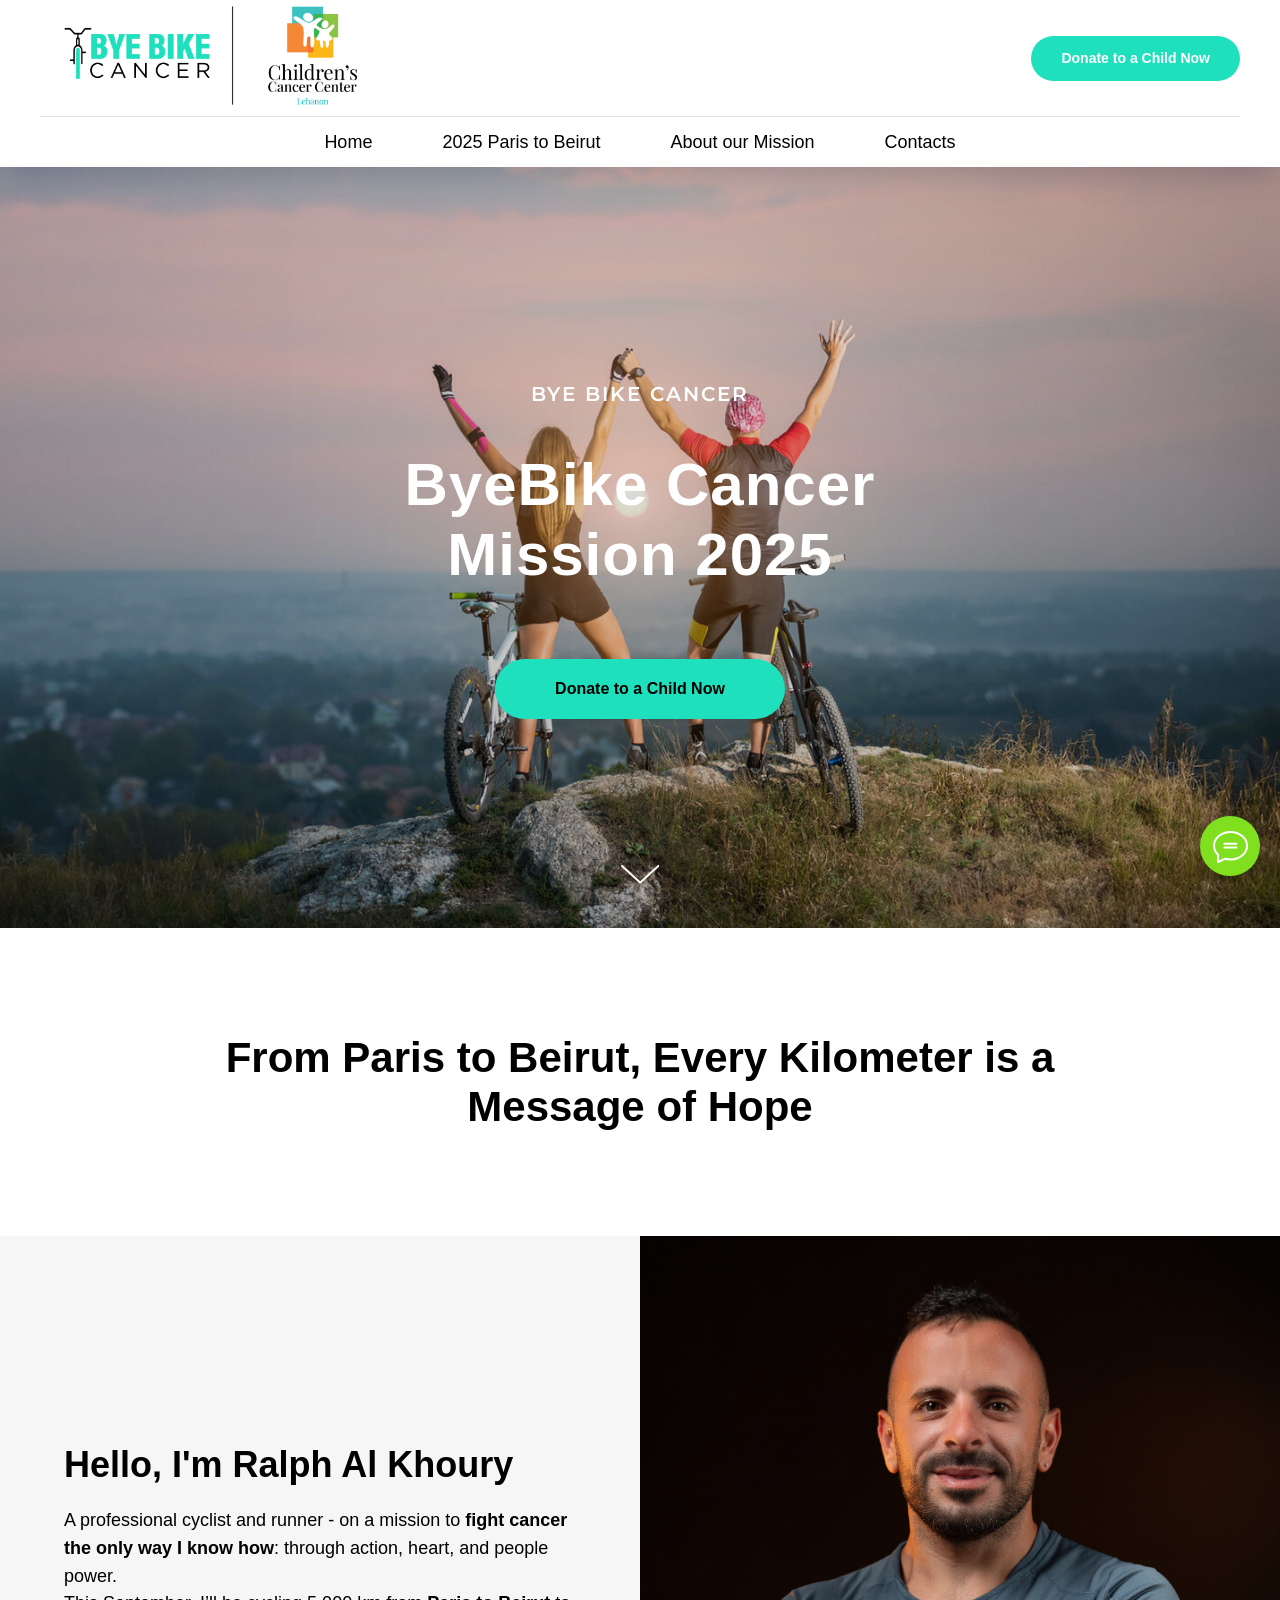
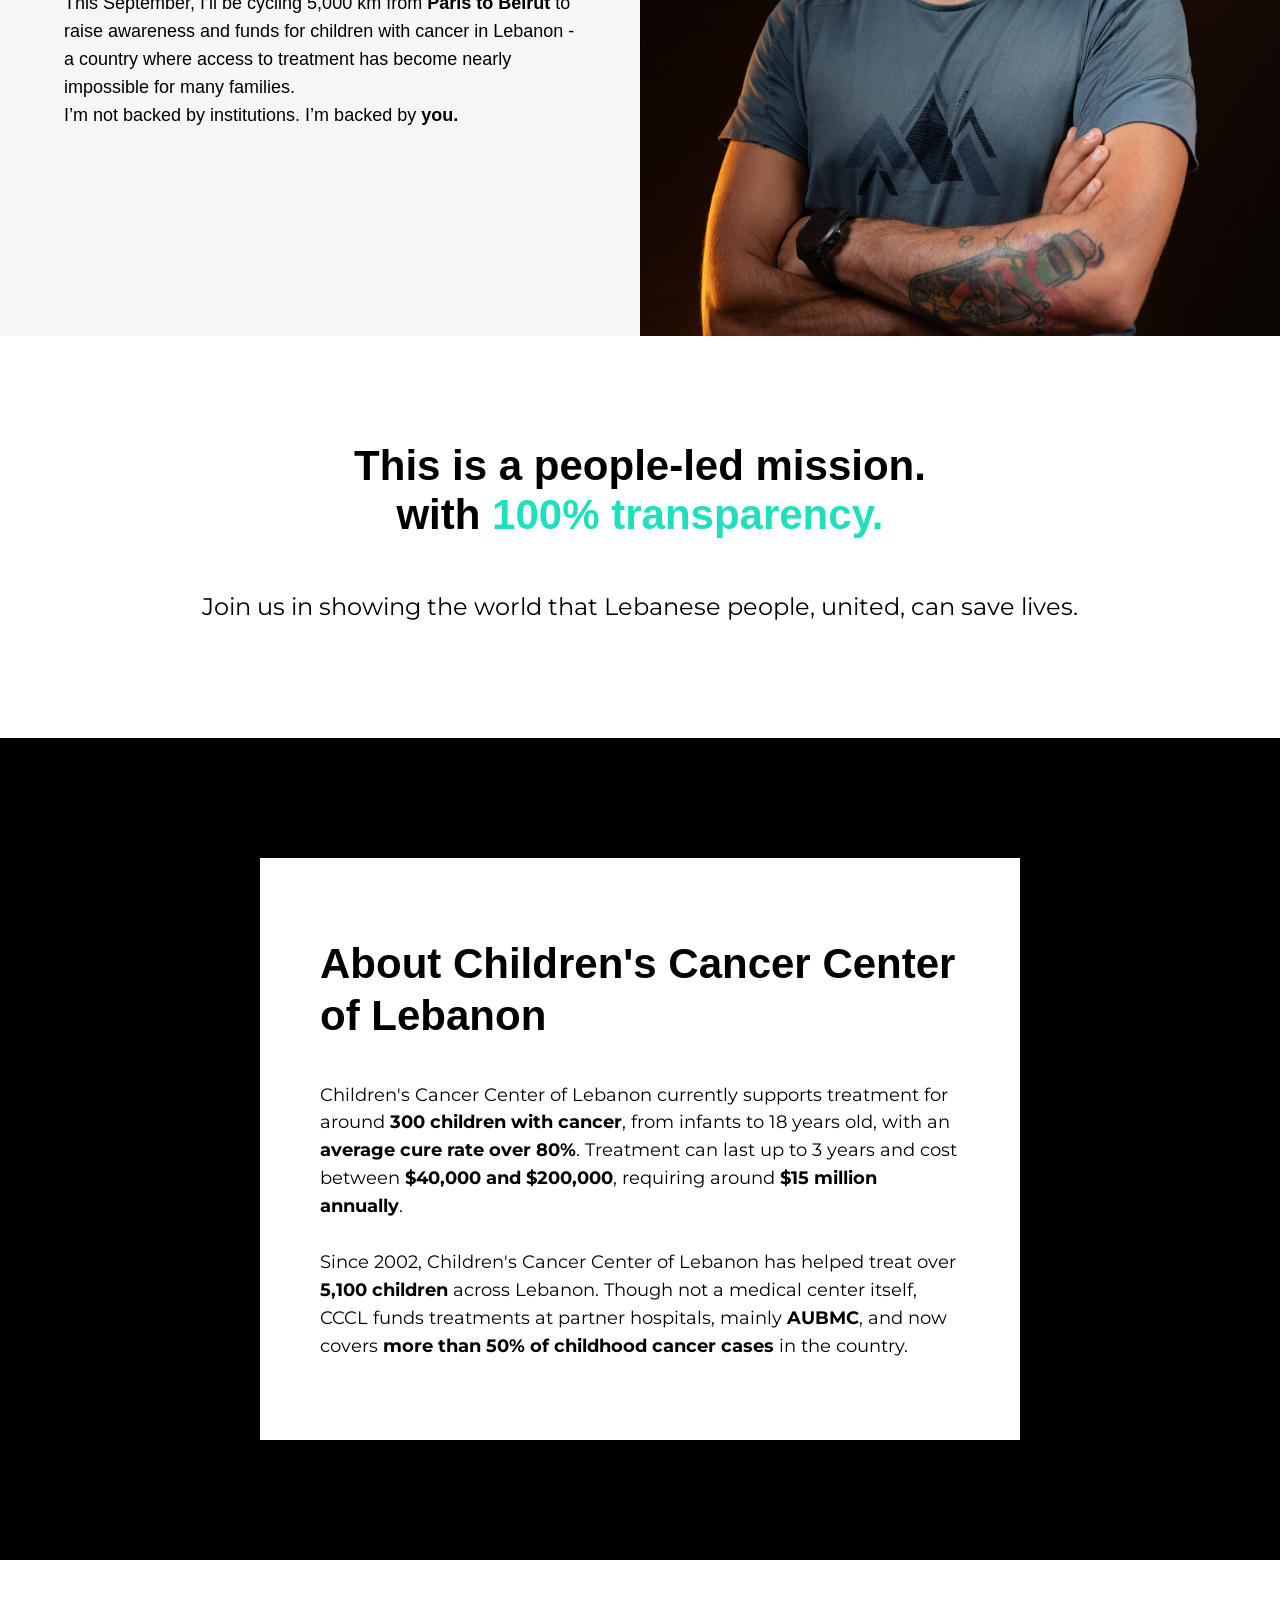
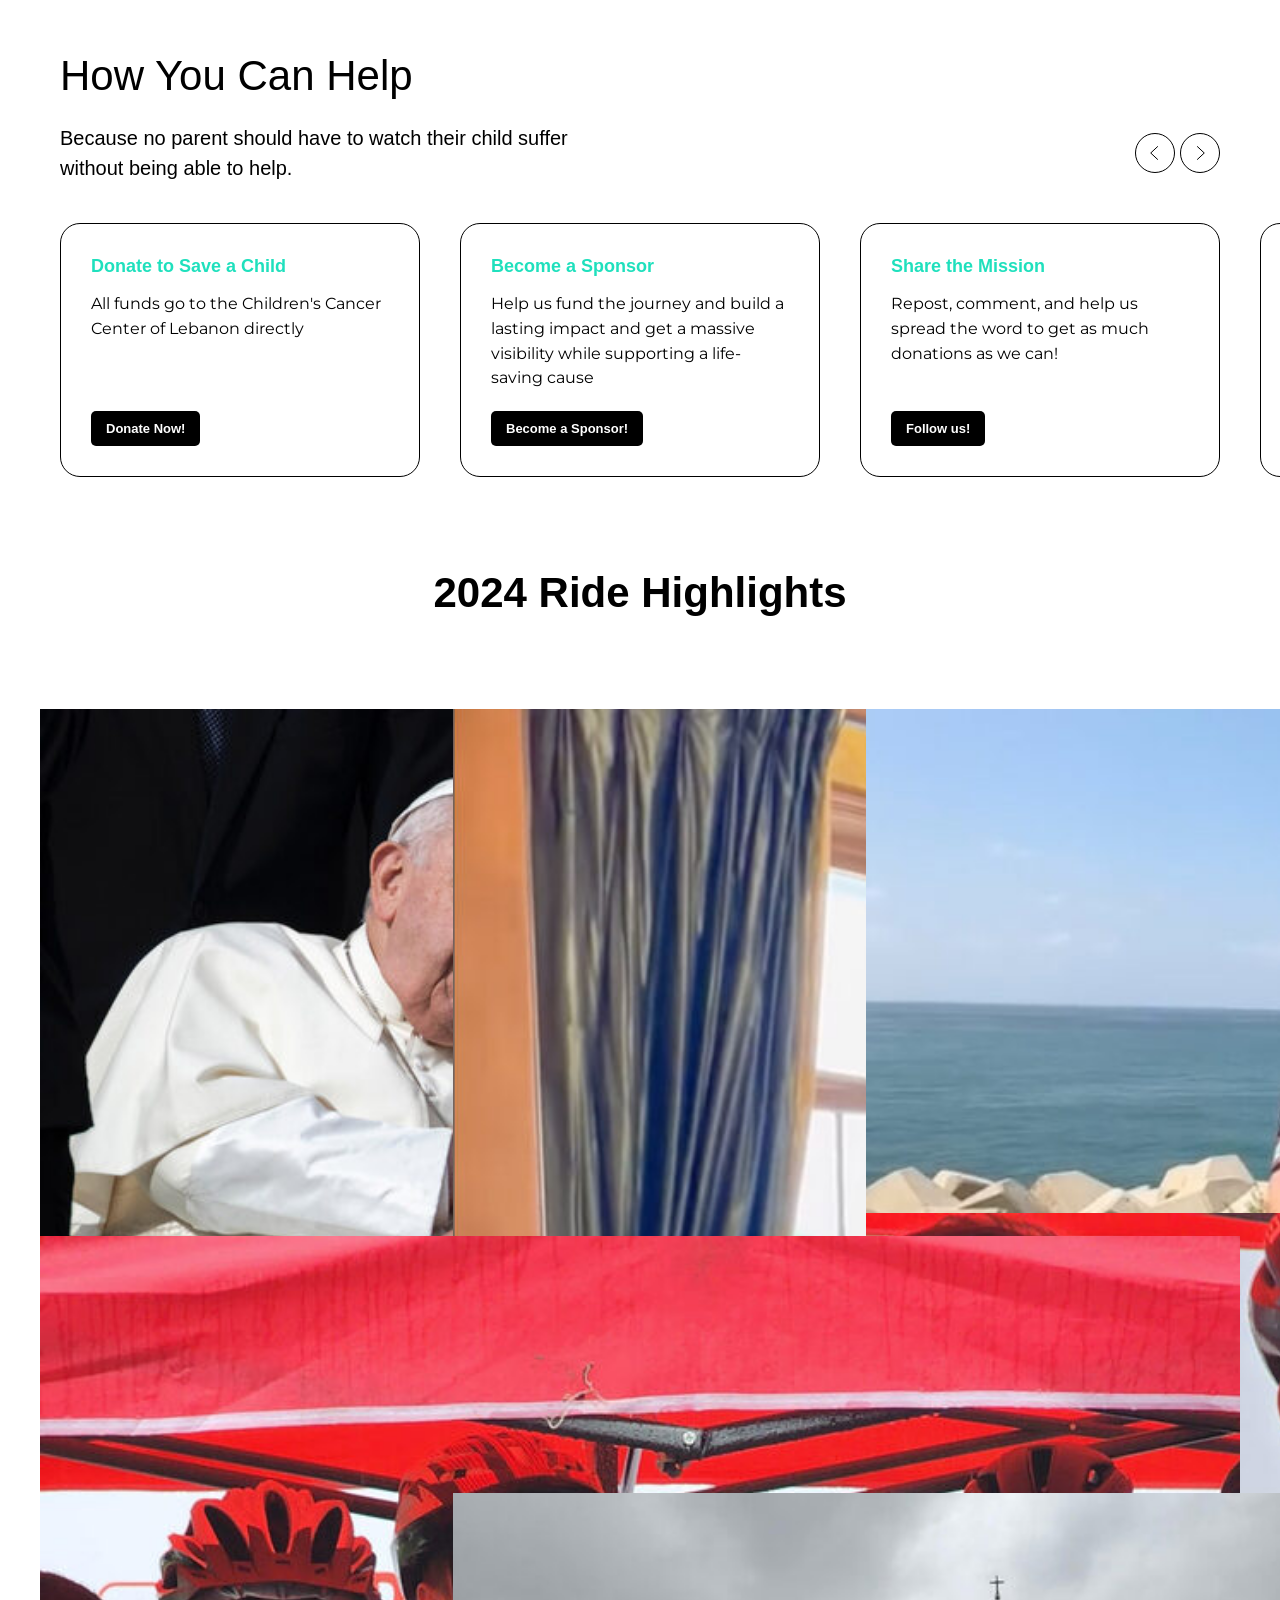
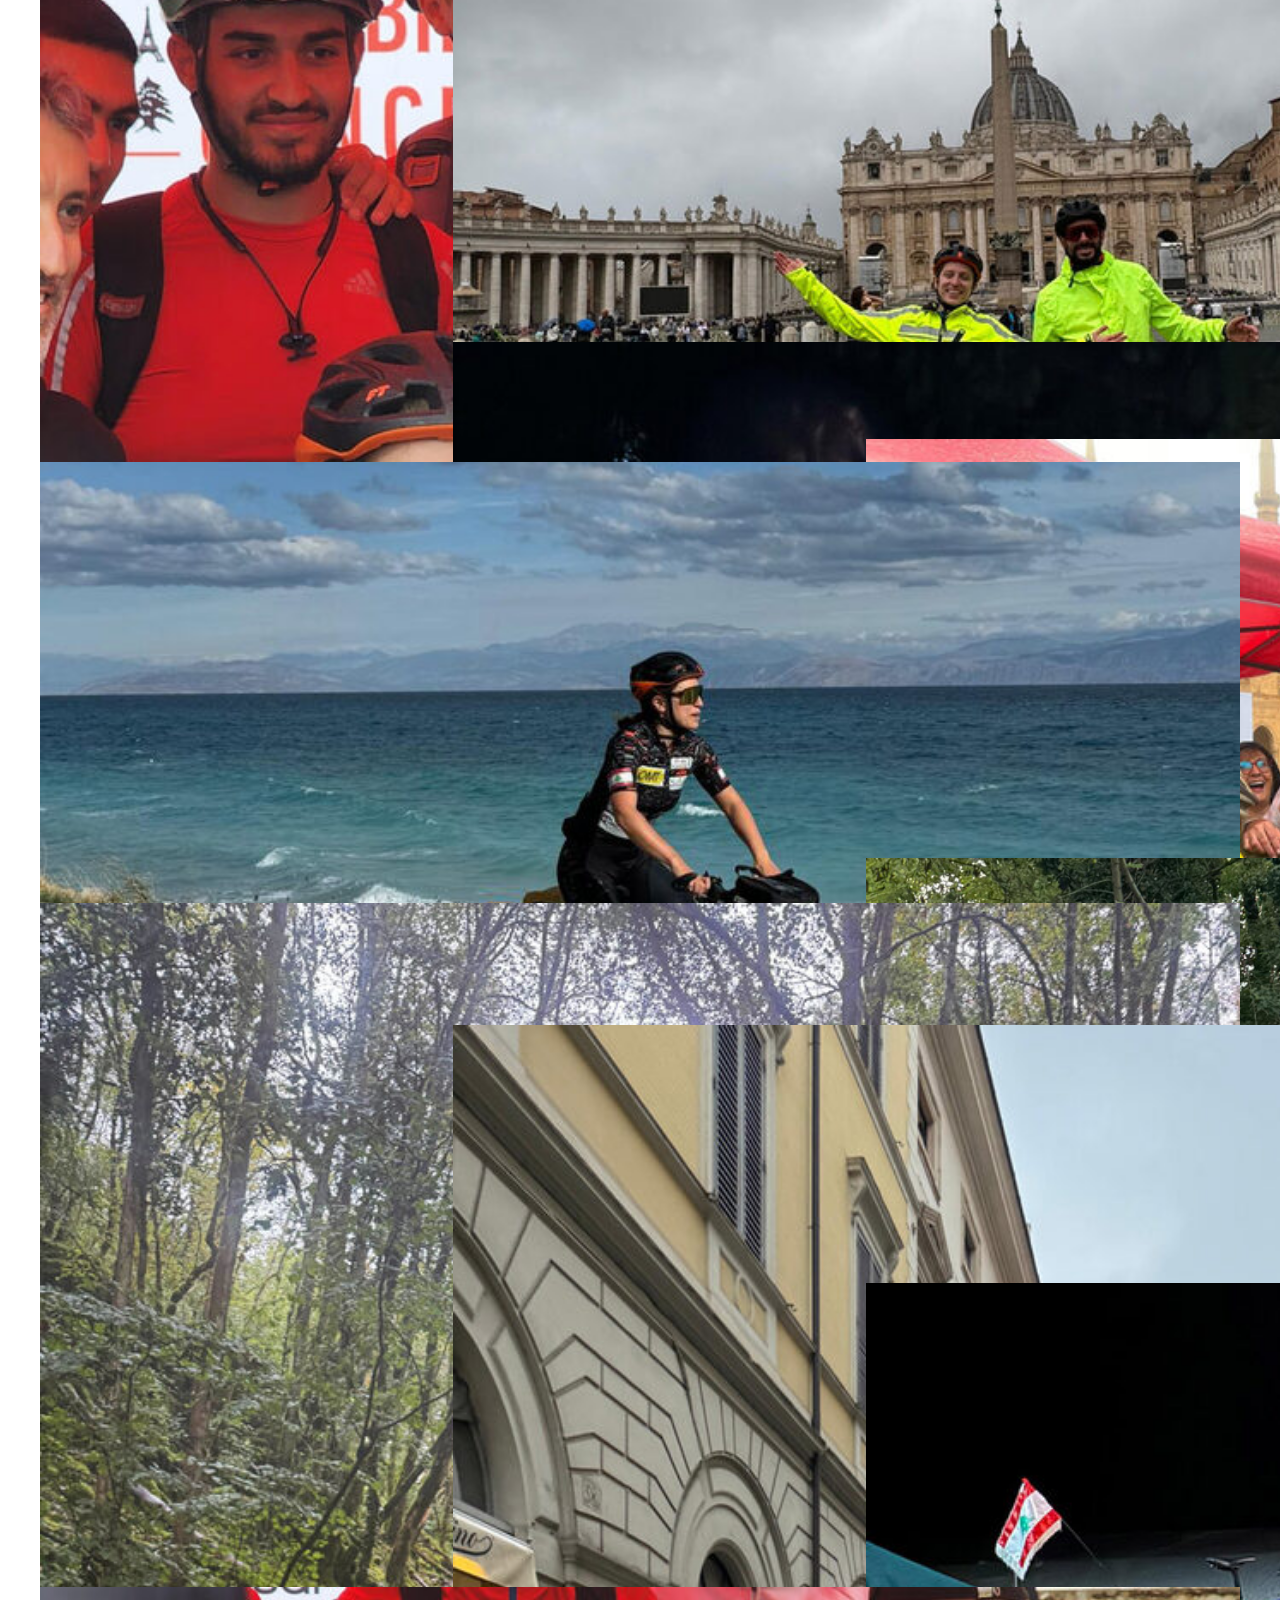
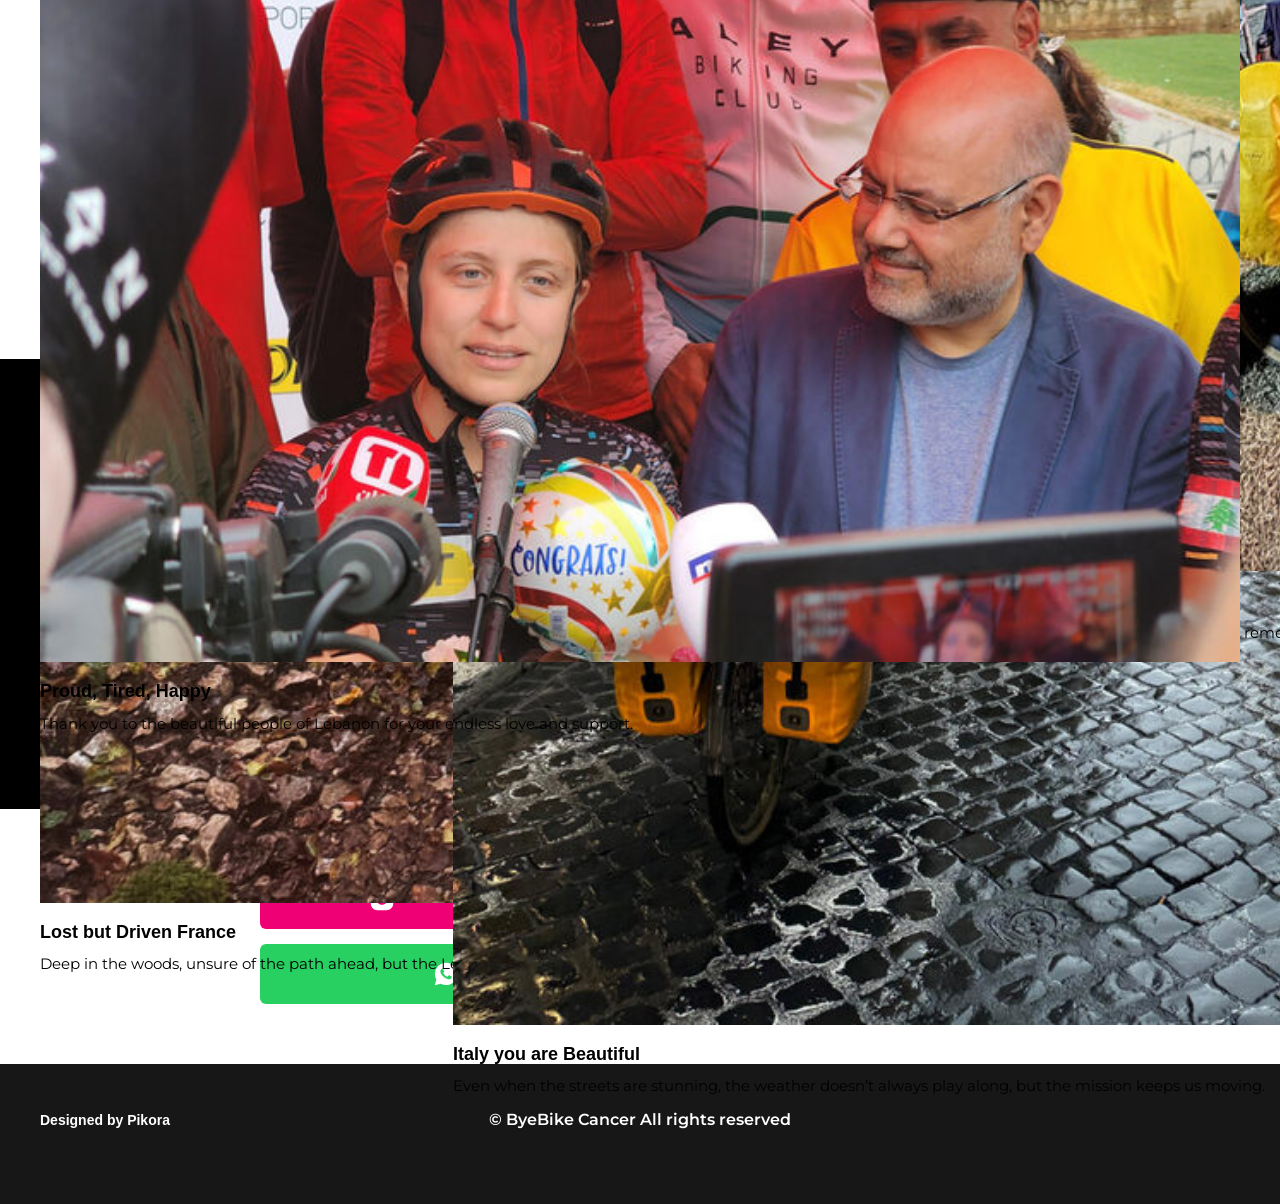
==== index.html @ 2c9d164e "Add ByeBike Cancer static site converted from Tilda export Clean-URL folder structure for GitHub Pag" ====
<!DOCTYPE html> <html lang="en"> <head> <meta charset="utf-8" /> <meta http-equiv="Content-Type" content="text/html; charset=utf-8" /> <meta name="viewport" content="width=device-width, initial-scale=1.0" /> <!--metatextblock--> <title>ByeBikeCancer | Home</title> <meta name="description" content="Welcome to Bye Bike Cancer — a mission-driven cycling journey covering 4,500 kilometers from France to Lebanon to raise funds and awareness for children with cancer. Every pedal stroke supports CCCL’s life-saving work. Follow our route, meet the heroes we ride for, and join us in making a difference." /> <meta property="og:url" content="https://byebikecancer.com/" /> <meta property="og:title" content="ByeBikeCancer | Home" /> <meta property="og:description" content="Welcome to Bye Bike Cancer — a mission-driven cycling journey covering 4,500 kilometers from France to Lebanon to raise funds and awareness for children with cancer. Every pedal stroke supports CCCL’s life-saving work. Follow our route, meet the heroes we ride for, and join us in making a difference." /> <meta property="og:type" content="website" /> <meta property="og:image" content="https://byebikecancer.com/images/tild3064-3663-4666-b839-393939346237__byebike-cancer-by-ra.jpg" /> <link rel="canonical" href="https://byebikecancer.com/"> <!--/metatextblock--> <meta name="format-detection" content="telephone=no" /> <meta http-equiv="x-dns-prefetch-control" content="on"> <link rel="dns-prefetch" href="https://ws.tildacdn.com">  <link rel="dns-prefetch" href="https://fonts.tildacdn.com"> <link rel="shortcut icon" href="images/tild3261-3633-4365-a162-386236326361__byebike-fav.jpg" type="image/x-icon" /> <!-- Assets --> <script src="https://neo.tildacdn.com/js/tilda-fallback-1.0.min.js" async charset="utf-8"></script> <link rel="stylesheet" href="css/tilda-grid-3.0.min.css" type="text/css" media="all" onerror="this.loaderr='y';"/> <link rel="stylesheet" href="css/tilda-blocks-page72447221.min.css?t=1769771667" type="text/css" media="all" onerror="this.loaderr='y';" /> <link rel="preconnect" href="https://fonts.gstatic.com"> <link href="https://fonts.googleapis.com/css2?family=Montserrat:wght@100..900&subset=latin,cyrillic" rel="stylesheet"> <link rel="stylesheet" href="css/tilda-animation-2.0.min.css" type="text/css" media="all" onerror="this.loaderr='y';" /> <link rel="stylesheet" href="css/tilda-cover-1.0.min.css" type="text/css" media="all" onerror="this.loaderr='y';" /> <link rel="stylesheet" href="css/tilda-slds-1.4.min.css" type="text/css" media="print" onload="this.media='all';" onerror="this.loaderr='y';" /> <noscript><link rel="stylesheet" href="css/tilda-slds-1.4.min.css" type="text/css" media="all" /></noscript> <link rel="stylesheet" href="css/tilda-forms-1.0.min.css" type="text/css" media="all" onerror="this.loaderr='y';" /> <link rel="stylesheet" href="css/tilda-cards-1.0.min.css" type="text/css" media="all" onerror="this.loaderr='y';" /> <script type="text/javascript">TildaFonts=["90001","90002"];</script> <script type="text/javascript" src="js/tilda-fonts.min.js" charset="utf-8" onerror="this.loaderr='y';"></script> <script nomodule src="js/tilda-polyfill-1.0.min.js" charset="utf-8"></script> <script type="text/javascript">function t_onReady(func) {if(document.readyState!='loading') {func();} else {document.addEventListener('DOMContentLoaded',func);}}
function t_onFuncLoad(funcName,okFunc,time) {if(typeof window[funcName]==='function') {okFunc();} else {setTimeout(function() {t_onFuncLoad(funcName,okFunc,time);},(time||100));}}function t_throttle(fn,threshhold,scope) {return function() {fn.apply(scope||this,arguments);};}</script> <script src="js/tilda-scripts-3.0.min.js" charset="utf-8" defer onerror="this.loaderr='y';"></script> <script src="js/tilda-blocks-page72447221.min.js?t=1769771667" charset="utf-8" async onerror="this.loaderr='y';"></script> <script src="js/lazyload-1.3.min.export.js" charset="utf-8" async onerror="this.loaderr='y';"></script> <script src="js/tilda-animation-2.0.min.js" charset="utf-8" async onerror="this.loaderr='y';"></script> <script src="js/tilda-cover-1.0.min.js" charset="utf-8" async onerror="this.loaderr='y';"></script> <script src="js/tilda-slds-1.4.min.js" charset="utf-8" async onerror="this.loaderr='y';"></script> <script src="js/hammer.min.js" charset="utf-8" async onerror="this.loaderr='y';"></script> <script src="js/tilda-slider-1.0.min.js" charset="utf-8" async onerror="this.loaderr='y';"></script> <script src="js/masonry-imagesloaded.min.js" charset="utf-8" async onerror="this.loaderr='y';"></script> <script src="js/tilda-cards-1.0.min.js" charset="utf-8" async onerror="this.loaderr='y';"></script> <script src="js/tilda-menu-1.0.min.js" charset="utf-8" async onerror="this.loaderr='y';"></script> <script src="js/tilda-skiplink-1.0.min.js" charset="utf-8" async onerror="this.loaderr='y';"></script> <script src="js/tilda-events-1.0.min.js" charset="utf-8" async onerror="this.loaderr='y';"></script> <!-- nominify begin --><!-- Google Tag Manager --> <script>(function(w,d,s,l,i){w[l]=w[l]||[];w[l].push({'gtm.start':
new Date().getTime(),event:'gtm.js'});var f=d.getElementsByTagName(s)[0],
j=d.createElement(s),dl=l!='dataLayer'?'&l='+l:'';j.async=true;j.src=
'https://www.googletagmanager.com/gtm.js?id='+i+dl;f.parentNode.insertBefore(j,f);
})(window,document,'script','dataLayer','GTM-M7MP94B8');</script> <!-- End Google Tag Manager --><!-- nominify end --><script type="text/javascript">window.dataLayer=window.dataLayer||[];</script> <script type="text/javascript">(function() {if((/bot|google|yandex|baidu|bing|msn|duckduckbot|teoma|slurp|crawler|spider|robot|crawling|facebook/i.test(navigator.userAgent))===false&&typeof(sessionStorage)!='undefined'&&sessionStorage.getItem('visited')!=='y'&&document.visibilityState){var style=document.createElement('style');style.type='text/css';style.innerHTML='@media screen and (min-width: 980px) {.t-records {opacity: 0;}.t-records_animated {-webkit-transition: opacity ease-in-out .2s;-moz-transition: opacity ease-in-out .2s;-o-transition: opacity ease-in-out .2s;transition: opacity ease-in-out .2s;}.t-records.t-records_visible {opacity: 1;}}';document.getElementsByTagName('head')[0].appendChild(style);function t_setvisRecs(){var alr=document.querySelectorAll('.t-records');Array.prototype.forEach.call(alr,function(el) {el.classList.add("t-records_animated");});setTimeout(function() {Array.prototype.forEach.call(alr,function(el) {el.classList.add("t-records_visible");});sessionStorage.setItem("visited","y");},400);}
document.addEventListener('DOMContentLoaded',t_setvisRecs);}})();</script></head> <body class="t-body" style="margin:0;"> <!--allrecords--> <div id="allrecords" data-tilda-export="yes" class="t-records" data-hook="blocks-collection-content-node" data-tilda-project-id="13927579" data-tilda-page-id="72447221" data-tilda-formskey="f36ff591d635877b6b72a7b013927579" data-tilda-cookie="no" data-tilda-lazy="yes" data-tilda-root-zone="one" data-tilda-project-headcode="yes" data-tilda-project-country="LB"> <!--header--> <header id="t-header" class="t-records" data-hook="blocks-collection-content-node" data-tilda-project-id="13927579" data-tilda-page-id="72456773" data-tilda-page-alias="menu" data-tilda-formskey="f36ff591d635877b6b72a7b013927579" data-tilda-cookie="no" data-tilda-lazy="yes" data-tilda-root-zone="one" data-tilda-project-headcode="yes" data-tilda-project-country="LB"> <div id="rec1166727266" class="r t-rec" style=" " data-animationappear="off" data-record-type="967"> <!-- T967 --> <div id="nav1166727266marker"></div> <div class="tmenu-mobile"> <div class="tmenu-mobile__container"> <div class="tmenu-mobile__text t-name t-name_md" field="menu_mob_title">&nbsp;</div> <button type="button"
class="t-menuburger t-menuburger_first "
aria-label="Navigation menu"
aria-expanded="false"> <span style="background-color:#000;"></span> <span style="background-color:#000;"></span> <span style="background-color:#000;"></span> <span style="background-color:#000;"></span> </button> <script>function t_menuburger_init(recid) {var rec=document.querySelector('#rec' + recid);if(!rec) return;var burger=rec.querySelector('.t-menuburger');if(!burger) return;var isSecondStyle=burger.classList.contains('t-menuburger_second');if(isSecondStyle&&!window.isMobile&&!('ontouchend' in document)) {burger.addEventListener('mouseenter',function() {if(burger.classList.contains('t-menuburger-opened')) return;burger.classList.remove('t-menuburger-unhovered');burger.classList.add('t-menuburger-hovered');});burger.addEventListener('mouseleave',function() {if(burger.classList.contains('t-menuburger-opened')) return;burger.classList.remove('t-menuburger-hovered');burger.classList.add('t-menuburger-unhovered');setTimeout(function() {burger.classList.remove('t-menuburger-unhovered');},300);});}
burger.addEventListener('click',function() {if(!burger.closest('.tmenu-mobile')&&!burger.closest('.t450__burger_container')&&!burger.closest('.t466__container')&&!burger.closest('.t204__burger')&&!burger.closest('.t199__js__menu-toggler')) {burger.classList.toggle('t-menuburger-opened');burger.classList.remove('t-menuburger-unhovered');}});var menu=rec.querySelector('[data-menu="yes"]');if(!menu) return;var menuLinks=menu.querySelectorAll('.t-menu__link-item');var submenuClassList=['t978__menu-link_hook','t978__tm-link','t966__tm-link','t794__tm-link','t-menusub__target-link'];Array.prototype.forEach.call(menuLinks,function(link) {link.addEventListener('click',function() {var isSubmenuHook=submenuClassList.some(function(submenuClass) {return link.classList.contains(submenuClass);});if(isSubmenuHook) return;burger.classList.remove('t-menuburger-opened');});});menu.addEventListener('clickedAnchorInTooltipMenu',function() {burger.classList.remove('t-menuburger-opened');});}
t_onReady(function() {t_onFuncLoad('t_menuburger_init',function(){t_menuburger_init('1166727266');});});</script> <style>.t-menuburger{position:relative;flex-shrink:0;width:28px;height:20px;padding:0;border:none;background-color:transparent;outline:none;-webkit-transform:rotate(0deg);transform:rotate(0deg);transition:transform .5s ease-in-out;cursor:pointer;z-index:999;}.t-menuburger span{display:block;position:absolute;width:100%;opacity:1;left:0;-webkit-transform:rotate(0deg);transform:rotate(0deg);transition:.25s ease-in-out;height:3px;background-color:#000;}.t-menuburger span:nth-child(1){top:0px;}.t-menuburger span:nth-child(2),.t-menuburger span:nth-child(3){top:8px;}.t-menuburger span:nth-child(4){top:16px;}.t-menuburger__big{width:42px;height:32px;}.t-menuburger__big span{height:5px;}.t-menuburger__big span:nth-child(2),.t-menuburger__big span:nth-child(3){top:13px;}.t-menuburger__big span:nth-child(4){top:26px;}.t-menuburger__small{width:22px;height:14px;}.t-menuburger__small span{height:2px;}.t-menuburger__small span:nth-child(2),.t-menuburger__small span:nth-child(3){top:6px;}.t-menuburger__small span:nth-child(4){top:12px;}.t-menuburger-opened span:nth-child(1){top:8px;width:0%;left:50%;}.t-menuburger-opened span:nth-child(2){-webkit-transform:rotate(45deg);transform:rotate(45deg);}.t-menuburger-opened span:nth-child(3){-webkit-transform:rotate(-45deg);transform:rotate(-45deg);}.t-menuburger-opened span:nth-child(4){top:8px;width:0%;left:50%;}.t-menuburger-opened.t-menuburger__big span:nth-child(1){top:6px;}.t-menuburger-opened.t-menuburger__big span:nth-child(4){top:18px;}.t-menuburger-opened.t-menuburger__small span:nth-child(1),.t-menuburger-opened.t-menuburger__small span:nth-child(4){top:6px;}@media (hover),(min-width:0\0){.t-menuburger_first:hover span:nth-child(1){transform:translateY(1px);}.t-menuburger_first:hover span:nth-child(4){transform:translateY(-1px);}.t-menuburger_first.t-menuburger__big:hover span:nth-child(1){transform:translateY(3px);}.t-menuburger_first.t-menuburger__big:hover span:nth-child(4){transform:translateY(-3px);}}.t-menuburger_second span:nth-child(2),.t-menuburger_second span:nth-child(3){width:80%;left:20%;right:0;}@media (hover),(min-width:0\0){.t-menuburger_second.t-menuburger-hovered span:nth-child(2),.t-menuburger_second.t-menuburger-hovered span:nth-child(3){animation:t-menuburger-anim 0.3s ease-out normal forwards;}.t-menuburger_second.t-menuburger-unhovered span:nth-child(2),.t-menuburger_second.t-menuburger-unhovered span:nth-child(3){animation:t-menuburger-anim2 0.3s ease-out normal forwards;}}.t-menuburger_second.t-menuburger-opened span:nth-child(2),.t-menuburger_second.t-menuburger-opened span:nth-child(3){left:0;right:0;width:100%!important;}.t-menuburger_third span:nth-child(4){width:70%;left:unset;right:0;}@media (hover),(min-width:0\0){.t-menuburger_third:not(.t-menuburger-opened):hover span:nth-child(4){width:100%;}}.t-menuburger_third.t-menuburger-opened span:nth-child(4){width:0!important;right:50%;}.t-menuburger_fourth{height:12px;}.t-menuburger_fourth.t-menuburger__small{height:8px;}.t-menuburger_fourth.t-menuburger__big{height:18px;}.t-menuburger_fourth span:nth-child(2),.t-menuburger_fourth span:nth-child(3){top:4px;opacity:0;}.t-menuburger_fourth span:nth-child(4){top:8px;}.t-menuburger_fourth.t-menuburger__small span:nth-child(2),.t-menuburger_fourth.t-menuburger__small span:nth-child(3){top:3px;}.t-menuburger_fourth.t-menuburger__small span:nth-child(4){top:6px;}.t-menuburger_fourth.t-menuburger__small span:nth-child(2),.t-menuburger_fourth.t-menuburger__small span:nth-child(3){top:3px;}.t-menuburger_fourth.t-menuburger__small span:nth-child(4){top:6px;}.t-menuburger_fourth.t-menuburger__big span:nth-child(2),.t-menuburger_fourth.t-menuburger__big span:nth-child(3){top:6px;}.t-menuburger_fourth.t-menuburger__big span:nth-child(4){top:12px;}@media (hover),(min-width:0\0){.t-menuburger_fourth:not(.t-menuburger-opened):hover span:nth-child(1){transform:translateY(1px);}.t-menuburger_fourth:not(.t-menuburger-opened):hover span:nth-child(4){transform:translateY(-1px);}.t-menuburger_fourth.t-menuburger__big:not(.t-menuburger-opened):hover span:nth-child(1){transform:translateY(3px);}.t-menuburger_fourth.t-menuburger__big:not(.t-menuburger-opened):hover span:nth-child(4){transform:translateY(-3px);}}.t-menuburger_fourth.t-menuburger-opened span:nth-child(1),.t-menuburger_fourth.t-menuburger-opened span:nth-child(4){top:4px;}.t-menuburger_fourth.t-menuburger-opened span:nth-child(2),.t-menuburger_fourth.t-menuburger-opened span:nth-child(3){opacity:1;}@keyframes t-menuburger-anim{0%{width:80%;left:20%;right:0;}50%{width:100%;left:0;right:0;}100%{width:80%;left:0;right:20%;}}@keyframes t-menuburger-anim2{0%{width:80%;left:0;}50%{width:100%;right:0;left:0;}100%{width:80%;left:20%;right:0;}}</style> </div> </div> <style>.tmenu-mobile{background-color:#111;display:none;width:100%;top:0;z-index:990;}.tmenu-mobile_positionfixed{position:fixed;}.tmenu-mobile__text{color:#fff;}.tmenu-mobile__container{min-height:64px;padding:20px;position:relative;box-sizing:border-box;display:-webkit-flex;display:-ms-flexbox;display:flex;-webkit-align-items:center;-ms-flex-align:center;align-items:center;-webkit-justify-content:space-between;-ms-flex-pack:justify;justify-content:space-between;}.tmenu-mobile__list{display:block;}.tmenu-mobile__burgerlogo{display:inline-block;font-size:24px;font-weight:400;white-space:nowrap;vertical-align:middle;}.tmenu-mobile__imglogo{height:auto;display:block;max-width:300px!important;box-sizing:border-box;padding:0;margin:0 auto;}@media screen and (max-width:980px){.tmenu-mobile__menucontent_hidden{display:none;height:100%;}.tmenu-mobile{display:block;}}@media screen and (max-width:980px){#rec1166727266 .t-menuburger{-webkit-order:1;-ms-flex-order:1;order:1;}}</style> <div id="nav1166727266" class="t967 t967__positionabsolute tmenu-mobile__menucontent_hidden" style="background-color: rgba(255,255,255,1); " data-bgcolor-hex="#ffffff" data-bgcolor-rgba="rgba(255,255,255,1)" data-navmarker="nav1166727266marker" data-appearoffset="" data-bgopacity-two="100" data-menushadow="" data-menushadow-css="0px 15px 30px -10px rgba(0,11,48,0.2)" data-bgopacity="1" data-bgcolor-rgba-afterscroll="rgba(255,255,255,1)" data-menu-items-align="center" data-menu="yes"> <div class="t967__maincontainer "> <div class="t967__top" style="height:13vh;"> <div class="t967__logo"> <div style="display: block;"> <a href="./"> <img class="t967__imglogo t967__imglogomobile"
src="images/tild3062-6537-4130-b038-353565386162__00-logos.png"
imgfield="img"
style="max-width: 350px; width: 350px;"
alt=""> </a> </div> </div> <nav class="t967__listwrapper t967__mobilelist"> <ul role="list" class="t967__list"> <li class="t967__list-item"
style="padding:0 35px 0 0;"> <a class="t-menu__link-item"
href="./" data-menu-submenu-hook="" data-menu-item-number="1">
Home
</a> </li> <li class="t967__list-item"
style="padding:0 35px;"> <a class="t-menu__link-item"
href="ride2025/" data-menu-submenu-hook="" data-menu-item-number="2">
2025 Paris to Beirut
</a> </li> <li class="t967__list-item"
style="padding:0 35px;"> <a class="t-menu__link-item"
href="mission/" data-menu-submenu-hook="" data-menu-item-number="3">
About our Mission
</a> </li> <li class="t967__list-item"
style="padding:0 0 0 35px;"> <a class="t-menu__link-item"
href="contact/" data-menu-submenu-hook="" data-menu-item-number="4">
Contacts
</a> </li> </ul> </nav> <div class="t967__additionalwrapper"> <a
class="t-btn t-btnflex t-btnflex_type_button t-btnflex_sm t967__button"
href="https://fundahope.com/en/campaigns/byebike-cancer"
target="_blank"><span class="t-btnflex__text">Donate to a Child Now</span> <style>#rec1166727266 .t-btnflex.t-btnflex_type_button {color:#ffffff;background-color:#1fe0bd;--border-width:0px;border-style:none !important;border-radius:100px;box-shadow:none !important;transition-duration:0.2s;transition-property:background-color,color,border-color,box-shadow,opacity,transform,gap;transition-timing-function:ease-in-out;}</style></a> </div> </div> <div class="t967__bottom" style="height:50px;"> <div class="t967__middlelinewrapper"> <div class="t967__linewrapper"> <div
class="t-divider t967__horizontalline" data-divider-fieldset="color,bordersize,opacity"
style=" "></div> </div> </div> <div class="t967__bottomwrapper" style="height:50px;"> <nav class="t967__listwrapper t967__desktoplist"> <ul role="list" class="t967__list t-menu__list t967__menualign_center" style=""> <li class="t967__list-item"
style="padding:0 35px 0 0;"> <a class="t-menu__link-item"
href="./" data-menu-submenu-hook="" data-menu-item-number="1">
Home
</a> </li> <li class="t967__list-item"
style="padding:0 35px;"> <a class="t-menu__link-item"
href="ride2025/" data-menu-submenu-hook="" data-menu-item-number="2">
2025 Paris to Beirut
</a> </li> <li class="t967__list-item"
style="padding:0 35px;"> <a class="t-menu__link-item"
href="mission/" data-menu-submenu-hook="" data-menu-item-number="3">
About our Mission
</a> </li> <li class="t967__list-item"
style="padding:0 0 0 35px;"> <a class="t-menu__link-item"
href="contact/" data-menu-submenu-hook="" data-menu-item-number="4">
Contacts
</a> </li> </ul> </nav> </div> </div> </div> </div> <style>@media screen and (max-width:980px){#rec1166727266 .t967__leftcontainer{padding:20px;}}@media screen and (max-width:980px){#rec1166727266 .t967__imglogo{padding:20px 0;}}</style> <style>@media screen and (max-width:980px){#rec1166727266 .tmenu-mobile{background-color:#ffffff;}}</style> <script>t_onReady(function() {t_onFuncLoad('t_menu__highlightActiveLinks',function() {t_menu__highlightActiveLinks('.t967 .t-menu__link-item');});});t_onFuncLoad('t_menu__setBGcolor',function() {window.addEventListener('resize',t_throttle(function() {t_menu__setBGcolor('1166727266','.t967');}));});t_onReady(function() {t_onFuncLoad('t_menu__setBGcolor',function() {t_menu__setBGcolor('1166727266','.t967');});t_onFuncLoad('t_menu__interactFromKeyboard',function() {t_menu__interactFromKeyboard('1166727266');});});</script> <script>t_onReady(function() {var rec=document.querySelector('#rec1166727266');if(!rec) return;var wrapperBlock=rec.querySelector('.t967');if(!wrapperBlock) return;t_onFuncLoad('t_menu__createMobileMenu',function() {t_menu__createMobileMenu('1166727266','.t967');});});</script> <style>#rec1166727266 .t-menu__link-item{-webkit-transition:color 0.3s ease-in-out,opacity 0.3s ease-in-out;transition:color 0.3s ease-in-out,opacity 0.3s ease-in-out;}#rec1166727266 .t-menu__link-item.t-active:not(.t978__menu-link){color:#1fe0bd !important;}#rec1166727266 .t-menu__link-item:not(.t-active):not(.tooltipstered):hover{color:#1fe0bd !important;}#rec1166727266 .t-menu__link-item:not(.t-active):not(.tooltipstered):focus-visible{color:#1fe0bd !important;}@supports (overflow:-webkit-marquee) and (justify-content:inherit){#rec1166727266 .t-menu__link-item,#rec1166727266 .t-menu__link-item.t-active{opacity:1 !important;}}</style> <style> #rec1166727266 .t967__additional-descr{font-family:'Montserrat';}</style> <style>#rec1166727266 .t967 {box-shadow:0px 15px 30px -10px rgba(0,11,48,0.2);}</style> </div> <div id="rec1183327201" class="r t-rec" style=" " data-animationappear="off" data-record-type="825"> <!-- t825 --> <div class="t825"> <div class="t825__btn"
style="bottom:20px;right:20px;left:initial;"> <button type="button" class="t825__btn_wrapper t825__btn_animate" style="background:#80e01f;"> <div class="t825__animated-circle" style="border-color:#80e01f;"></div> <svg role="presentation" class="t825__icon" width="35" height="32" viewBox="0 0 35 32" fill="none" xmlns="http://www.w3.org/2000/svg"> <path stroke="#ffffff" stroke-width="2" stroke-miterlimit="10" stroke-linecap="round" stroke-linejoin="round" fill="none" d="M11.2667 12.6981H23.3667M11.2667 16.4717H23.3667M4.8104 23.5777C2.4311 21.1909 1 18.1215 1 14.7736C1 7.16679 8.38723 1 17.5 1C26.6128 1 34 7.16679 34 14.7736C34 22.3804 26.6128 28.5472 17.5 28.5472C15.6278 28.5472 13.8286 28.2868 12.1511 27.8072L12 27.7925L5.03333 31V23.8219L4.8104 23.5777Z" /> </svg> <svg role="presentation" class="t825__icon-close" width="16px" height="16px" viewBox="0 0 23 23" version="1.1" xmlns="http://www.w3.org/2000/svg" xmlns:xlink="http://www.w3.org/1999/xlink"> <g stroke="none" stroke-width="1" fill="#000" fill-rule="evenodd"> <rect transform="translate(11.313708, 11.313708) rotate(-45.000000) translate(-11.313708, -11.313708)" x="10.3137085" y="-3.6862915" width="2" height="30"></rect> <rect transform="translate(11.313708, 11.313708) rotate(-315.000000) translate(-11.313708, -11.313708)" x="10.3137085" y="-3.6862915" width="2" height="30"></rect> </g> </svg> </button> </div> <div class="t825__popup" data-track-popup="/tilda/popup/rec1183327201/opened"> <div class="t825__popup-container" style="bottom:95px;right:20px;left:initial;"> <div class="t825__mobile-top-panel"> <div class="t825__mobile-top-panel_wrapper"> <button type="button" class="t825__mobile-close"> <svg role="presentation" class="t825__mobile-icon-close" width="16" height="16" viewBox="0 0 23 23" xmlns="http://www.w3.org/2000/svg"> <g fill="#fff" fill-rule="evenodd"> <path d="M0 1.414 1.415 0l21.213 21.213-1.414 1.414z"/> <path d="m21.213 0 1.414 1.415L1.414 22.628 0 21.214z"/> </g> </svg> </button> </div> </div> <div class="t825__wrapper" style=""> <div class="t825__text-wrapper"> <div class="t825__title t-name t-name_xl">Contact us</div> </div> <div class="t825__messenger-wrapper"> <!-- new soclinks --> <div class="t825__messenger-block t825__messenger-block_single "><a href="https://wa.me/9613461106?text=WhatsApp" class="t825__messenger t825__whatsapp t-name t-name_lg" target="_blank" rel="nofollow noopener"><svg role="presentation" width="62" height="62" xmlns="http://www.w3.org/2000/svg"><g fill="#27D061" fill-rule="nonzero"><path d="M32.367 14.888c-8.275 0-15.004 6.726-15.007 14.993a14.956 14.956 0 0 0 2.294 7.98l.356.567-1.515 5.533 5.677-1.488.548.325a14.979 14.979 0 0 0 7.634 2.09h.006c8.268 0 14.997-6.727 15-14.995a14.9 14.9 0 0 0-4.389-10.608 14.898 14.898 0 0 0-10.604-4.397zm8.417 21.34c-.369 1.052-2.138 2.013-2.989 2.142-.763.116-1.728.164-2.789-.179a25.28 25.28 0 0 1-2.524-.949c-4.444-1.95-7.345-6.502-7.566-6.802-.222-.301-1.809-2.443-1.809-4.661 0-2.218 1.144-3.307 1.55-3.759.406-.451.886-.564 1.181-.564.295 0 .591.003.849.016.272.014.637-.105.996.773.37.903 1.255 3.12 1.366 3.346.11.225.185.488.037.79-.148.3-.222.488-.443.75-.222.264-.465.588-.664.79-.222.224-.453.469-.194.92.258.45 1.147 1.926 2.463 3.12 1.692 1.535 3.119 2.011 3.562 2.237.443.226.701.188.96-.113.258-.3 1.106-1.316 1.401-1.766.295-.45.59-.376.997-.226.406.15 2.583 1.24 3.026 1.466.443.226.738.338.849.526.11.188.11 1.09-.259 2.143z" /><path d="M31 0C13.88 0 0 13.88 0 31c0 17.12 13.88 31 31 31 17.12 0 31-13.88 31-31C62 13.88 48.12 0 31 0zm1.283 47.573h-.007c-3 0-5.948-.75-8.566-2.171l-9.502 2.48 2.543-9.243a17.735 17.735 0 0 1-2.392-8.918c.003-9.836 8.044-17.838 17.924-17.838 4.795.002 9.296 1.86 12.68 5.232 3.384 3.371 5.247 7.853 5.245 12.62-.004 9.836-8.046 17.838-17.925 17.838z" /></g></svg></a><div class="t825__messenger-descr t-descr t-descr_xs">WhatsApp</div></div> <!-- /new soclinks --> </div> </div> </div> </div> </div> <style>#rec1183327201 .t825__btn-text{background:#f6f6f6;}#rec1183327201 .t825__btn-text::after{border-left-color:#f6f6f6;border-right-color:transparent;}#rec1183327201 .t825__btn-text{color:#242424;}</style> <script>t_onReady(function() {t_onFuncLoad('t825_initPopup',function() {t825_initPopup('1183327201');});});</script> </div> </header> <!--/header--> <div id="rec1166984001" class="r t-rec" style=" " data-record-type="126"> <!-- T118 --> <div class="t118"> <div class="t-container"> <div class="t-col t-col_12 "> <div class="t-divider t118__line" style="background-color:#ffffff;opacity:0.2;"></div> </div> </div> </div> </div> <div id="rec1166349296" class="r t-rec t-rec_pt_90 t-screenmin-640px" style="padding-top:90px; " data-animationappear="off" data-record-type="206" data-screen-min="640px"> <!-- cover --> <div class="t-cover" id="recorddiv1166349296"bgimgfield="img"style="height:85vh;background-image:url('images/tild6361-3733-4662-b164-613261313838__-__resize__20x__sponsers-page-banner.jpg');"> <div class="t-cover__carrier" id="coverCarry1166349296"data-content-cover-id="1166349296"data-content-cover-bg="images/tild6361-3733-4662-b164-613261313838__sponsers-page-banner.jpg"data-display-changed="true"data-content-cover-height="85vh"data-content-cover-parallax=""data-content-use-image-for-mobile-cover=""style="height:85vh;background-attachment:scroll; "itemscope itemtype="http://schema.org/ImageObject"><meta itemprop="image" content="images/tild6361-3733-4662-b164-613261313838__sponsers-page-banner.jpg"></div> <div class="t-cover__filter" style="height:85vh;background-image: linear-gradient(to bottom, rgba(0,0,0,0.10), rgba(0,0,0,0.20));"></div> <div class="t-container"> <div class="t-col t-col_12"> <div class="t-cover__wrapper t-valign_middle" style="height:85vh; position: relative;z-index: 1;"> <div class="t183"> <div data-hook-content="covercontent"> <div class="t183__wrapper"> <div class="t183__content-wrapper"> <div class="t183__uptitle t-uptitle t-uptitle_xxl t-animate" data-animate-style="fadeinup" data-animate-group="yes" field="subtitle">bye bike cancer</div> <div class="t183__title t-title t-title_xl t-animate" data-animate-style="fadeinup" data-animate-group="yes" field="title">ByeBike Cancer<br />Mission 2025</div> <div class="t183__buttons"> <a
class="t-btn t-btnflex t-btnflex_type_button t-btnflex_md t-animate"
href="https://fundahope.com/en/campaigns/byebike-cancer"
target="_blank" data-animate-style="fadeinup" data-animate-group="yes" data-animate-order="1" data-btneffects-first="btneffects-ripple"><span class="t-btnflex__text">Donate to a Child Now</span> <style>#rec1166349296 .t-btnflex.t-btnflex_type_button {color:#000000;background-color:#1fe0bd;--border-width:0px;border-style:none !important;border-radius:50px;box-shadow:none !important;white-space:normal;transition-duration:0.2s;transition-property:background-color,color,border-color,box-shadow,opacity,transform,gap;transition-timing-function:ease-in-out;}@media (hover:hover) {#rec1166349296 .t-btnflex.t-btnflex_type_button:not(.t-animate_no-hover):hover {background-color:#ffffff !important;}#rec1166349296 .t-btnflex.t-btnflex_type_button:not(.t-animate_no-hover):focus-visible {background-color:#ffffff !important;}}</style></a> </div> </div> </div> </div> </div> </div> </div> </div> <!-- arrow --> <div class="t-cover__arrow"><div class="t-cover__arrow-wrapper t-cover__arrow-wrapper_animated"><div class="t-cover__arrow_mobile"><svg role="presentation" class="t-cover__arrow-svg" style="fill:#ffffff;" x="0px" y="0px" width="38.417px" height="18.592px" viewBox="0 0 38.417 18.592" style="enable-background:new 0 0 38.417 18.592;"><g><path d="M19.208,18.592c-0.241,0-0.483-0.087-0.673-0.261L0.327,1.74c-0.408-0.372-0.438-1.004-0.066-1.413c0.372-0.409,1.004-0.439,1.413-0.066L19.208,16.24L36.743,0.261c0.411-0.372,1.042-0.342,1.413,0.066c0.372,0.408,0.343,1.041-0.065,1.413L19.881,18.332C19.691,18.505,19.449,18.592,19.208,18.592z"/></g></svg></div></div></div> <!-- arrow --> </div> <style>#rec1166349296 .t-btn[data-btneffects-first],#rec1166349296 .t-btn[data-btneffects-second],#rec1166349296 .t-btn[data-btneffects-third],#rec1166349296 .t-btn[data-btneffects-block],#rec1166349296 .t-submit[data-btneffects-first],#rec1166349296 .t-submit[data-btneffects-second],#rec1166349296 .t-submit[data-btneffects-third],#rec1166349296 .t-submit[data-btneffects-block]{position:relative;overflow:hidden;isolation:isolate;}#rec1166349296 .t-btn[data-btneffects-first="btneffects-ripple"] .t-btn_effects,#rec1166349296 .t-submit[data-btneffects-first="btneffects-ripple"] .t-btn_effects{position:absolute;top:0;bottom:0;left:0;right:0;}#rec1166349296 .t-btn[data-btneffects-first="btneffects-ripple"] .t-btn_effects::after,#rec1166349296 .t-submit[data-btneffects-first="btneffects-ripple"] .t-btn_effects::after{content:'';position:absolute;height:350%;width:200%;top:0;left:-100%;background:rgba(255,255,255,0.8);border-radius:100%;-webkit-transform:scale(0);-ms-transform:scale(0);transform:scale(0);z-index:20;-webkit-animation-name:ripple;animation-name:ripple;-webkit-animation-duration:6s;animation-duration:6s;-webkit-animation-timing-function:linear;animation-timing-function:linear;-webkit-animation-iteration-count:infinite;animation-iteration-count:infinite;}#rec1166349296 .t-btn[data-btneffects-first="btneffects-ripple"] .t-btn_effects_md::after,#rec1166349296 .t-submit[data-btneffects-first="btneffects-ripple"] .t-btn_effects_md::after{left:-130%;}#rec1166349296 .t-btn[data-btneffects-first="btneffects-ripple"] .t-btn_effects_lg::after,#rec1166349296 .t-submit[data-btneffects-first="btneffects-ripple"] .t-btn_effects_lg::after{left:-150%;}@-webkit-keyframes ripple{20%{opacity:0;-webkit-transform:scale(2.5);transform:scale(2.5);}100%{opacity:0;-webkit-transform:scale(2.5);transform:scale(2.5);}}@keyframes ripple{20%{opacity:0;-webkit-transform:scale(2.5);transform:scale(2.5);}100%{opacity:0;-webkit-transform:scale(2.5);transform:scale(2.5);}}</style> <script>t_onReady(function() {window.setTimeout(function() {var rec=document.getElementById('rec1166349296');if(!rec) return;var firstButton=rec.querySelectorAll('.t-btn[data-btneffects-first], .t-submit[data-btneffects-first]');Array.prototype.forEach.call(firstButton,function(button) {var buttonEffect=button.querySelector('.t-btn_effects');if(!buttonEffect) {button.insertAdjacentHTML('beforeend','<div class="t-btn_effects"></div>');buttonEffect=button.querySelector('.t-btn_effects');};if(button.offsetWidth>260) {buttonEffect.classList.add('t-btn_effects_md');};if(button.offsetWidth>360) {buttonEffect.classList.remove('t-btn_effects_md');buttonEffect.classList.add('t-btn_effects_lg');}});},1000);});</script> <style> #rec1166349296 .t183__uptitle{font-family:'Montserrat';text-transform:uppercase;}@media screen and (min-width:900px){#rec1166349296 .t183__title{font-size:60px;}}</style> </div> <div id="rec1180518921" class="r t-rec t-rec_pt_0 t-screenmax-640px" style="padding-top:0px; " data-animationappear="off" data-record-type="206" data-screen-max="640px"> <!-- cover --> <div class="t-cover" id="recorddiv1180518921"bgimgfield="img"style="height:85vh;background-image:url('images/tild6361-3733-4662-b164-613261313838__-__resize__20x__sponsers-page-banner.jpg');"> <div class="t-cover__carrier" id="coverCarry1180518921"data-content-cover-id="1180518921"data-content-cover-bg="images/tild6361-3733-4662-b164-613261313838__sponsers-page-banner.jpg"data-display-changed="true"data-content-cover-height="85vh"data-content-cover-parallax=""data-content-use-image-for-mobile-cover=""style="height:85vh;background-attachment:scroll; "itemscope itemtype="http://schema.org/ImageObject"><meta itemprop="image" content="images/tild6361-3733-4662-b164-613261313838__sponsers-page-banner.jpg"></div> <div class="t-cover__filter" style="height:85vh;background-image: linear-gradient(to bottom, rgba(0,0,0,0.10), rgba(0,0,0,0.20));"></div> <div class="t-container"> <div class="t-col t-col_12"> <div class="t-cover__wrapper t-valign_middle" style="height:85vh; position: relative;z-index: 1;"> <div class="t183"> <div data-hook-content="covercontent"> <div class="t183__wrapper"> <div class="t183__content-wrapper"> <div class="t183__uptitle t-uptitle t-uptitle_xxl t-animate" data-animate-style="fadeinup" data-animate-group="yes" field="subtitle">bye bike cancer</div> <div class="t183__title t-title t-title_xl t-animate" data-animate-style="fadeinup" data-animate-group="yes" field="title">Bye Bike Cancer<br />Mission 2025</div> <div class="t183__buttons"> <a
class="t-btn t-btnflex t-btnflex_type_button t-btnflex_md t-animate"
href="https://fundahope.com/en/campaigns/byebike-cancer"
target="_blank" data-animate-style="fadeinup" data-animate-group="yes" data-animate-order="1" data-btneffects-first="btneffects-ripple"><span class="t-btnflex__text">Donate to a Child Now</span> <style>#rec1180518921 .t-btnflex.t-btnflex_type_button {color:#000000;background-color:#1fe0bd;--border-width:0px;border-style:none !important;border-radius:50px;box-shadow:none !important;white-space:normal;transition-duration:0.2s;transition-property:background-color,color,border-color,box-shadow,opacity,transform,gap;transition-timing-function:ease-in-out;}@media (hover:hover) {#rec1180518921 .t-btnflex.t-btnflex_type_button:not(.t-animate_no-hover):hover {background-color:#ffffff !important;}#rec1180518921 .t-btnflex.t-btnflex_type_button:not(.t-animate_no-hover):focus-visible {background-color:#ffffff !important;}}</style></a> </div> </div> </div> </div> </div> </div> </div> </div> <!-- arrow --> <div class="t-cover__arrow"><div class="t-cover__arrow-wrapper t-cover__arrow-wrapper_animated"><div class="t-cover__arrow_mobile"><svg role="presentation" class="t-cover__arrow-svg" style="fill:#ffffff;" x="0px" y="0px" width="38.417px" height="18.592px" viewBox="0 0 38.417 18.592" style="enable-background:new 0 0 38.417 18.592;"><g><path d="M19.208,18.592c-0.241,0-0.483-0.087-0.673-0.261L0.327,1.74c-0.408-0.372-0.438-1.004-0.066-1.413c0.372-0.409,1.004-0.439,1.413-0.066L19.208,16.24L36.743,0.261c0.411-0.372,1.042-0.342,1.413,0.066c0.372,0.408,0.343,1.041-0.065,1.413L19.881,18.332C19.691,18.505,19.449,18.592,19.208,18.592z"/></g></svg></div></div></div> <!-- arrow --> </div> <style>#rec1180518921 .t-btn[data-btneffects-first],#rec1180518921 .t-btn[data-btneffects-second],#rec1180518921 .t-btn[data-btneffects-third],#rec1180518921 .t-btn[data-btneffects-block],#rec1180518921 .t-submit[data-btneffects-first],#rec1180518921 .t-submit[data-btneffects-second],#rec1180518921 .t-submit[data-btneffects-third],#rec1180518921 .t-submit[data-btneffects-block]{position:relative;overflow:hidden;isolation:isolate;}#rec1180518921 .t-btn[data-btneffects-first="btneffects-ripple"] .t-btn_effects,#rec1180518921 .t-submit[data-btneffects-first="btneffects-ripple"] .t-btn_effects{position:absolute;top:0;bottom:0;left:0;right:0;}#rec1180518921 .t-btn[data-btneffects-first="btneffects-ripple"] .t-btn_effects::after,#rec1180518921 .t-submit[data-btneffects-first="btneffects-ripple"] .t-btn_effects::after{content:'';position:absolute;height:350%;width:200%;top:0;left:-100%;background:rgba(255,255,255,0.8);border-radius:100%;-webkit-transform:scale(0);-ms-transform:scale(0);transform:scale(0);z-index:20;-webkit-animation-name:ripple;animation-name:ripple;-webkit-animation-duration:6s;animation-duration:6s;-webkit-animation-timing-function:linear;animation-timing-function:linear;-webkit-animation-iteration-count:infinite;animation-iteration-count:infinite;}#rec1180518921 .t-btn[data-btneffects-first="btneffects-ripple"] .t-btn_effects_md::after,#rec1180518921 .t-submit[data-btneffects-first="btneffects-ripple"] .t-btn_effects_md::after{left:-130%;}#rec1180518921 .t-btn[data-btneffects-first="btneffects-ripple"] .t-btn_effects_lg::after,#rec1180518921 .t-submit[data-btneffects-first="btneffects-ripple"] .t-btn_effects_lg::after{left:-150%;}@-webkit-keyframes ripple{20%{opacity:0;-webkit-transform:scale(2.5);transform:scale(2.5);}100%{opacity:0;-webkit-transform:scale(2.5);transform:scale(2.5);}}@keyframes ripple{20%{opacity:0;-webkit-transform:scale(2.5);transform:scale(2.5);}100%{opacity:0;-webkit-transform:scale(2.5);transform:scale(2.5);}}</style> <script>t_onReady(function() {window.setTimeout(function() {var rec=document.getElementById('rec1180518921');if(!rec) return;var firstButton=rec.querySelectorAll('.t-btn[data-btneffects-first], .t-submit[data-btneffects-first]');Array.prototype.forEach.call(firstButton,function(button) {var buttonEffect=button.querySelector('.t-btn_effects');if(!buttonEffect) {button.insertAdjacentHTML('beforeend','<div class="t-btn_effects"></div>');buttonEffect=button.querySelector('.t-btn_effects');};if(button.offsetWidth>260) {buttonEffect.classList.add('t-btn_effects_md');};if(button.offsetWidth>360) {buttonEffect.classList.remove('t-btn_effects_md');buttonEffect.classList.add('t-btn_effects_lg');}});},1000);});</script> <style> #rec1180518921 .t183__uptitle{font-family:'Montserrat';text-transform:uppercase;}@media screen and (min-width:900px){#rec1180518921 .t183__title{font-size:60px;}}</style> </div> <div id="rec1166414011" class="r t-rec t-rec_pt_105 t-rec_pb_105" style="padding-top:105px;padding-bottom:105px; " data-record-type="60"> <!-- T050 --> <div class="t050"> <div class="t-container t-align_center"> <div class="t-col t-col_10 t-prefix_1"> <div class="t050__title t-title t-title_xxl t-animate" data-animate-style="fadeinright" data-animate-group="yes" field="title">From Paris to Beirut, Every Kilometer is a Message of Hope</div> </div> </div> </div> <style> #rec1166414011 .t050__uptitle{text-transform:uppercase;}@media screen and (min-width:900px){#rec1166414011 .t050__title{font-size:42px;}}</style> </div> <div id="rec1541502281" class="r t-rec" style=" " data-animationappear="off" data-record-type="492"> <!-- T492 --> <div class="t492" itemscope itemtype="http://schema.org/ImageObject"> <meta itemprop="image" content="images/tild3863-3764-4435-b866-666433623238__ralph-al-khoury.jpg"> <div class="t492__blockimgmobile t492__blockimgmobile_padding-0" style="display:none;background-color:#f6f6f6;"> <img src="images/tild3863-3764-4435-b866-666433623238__-__empty__ralph-al-khoury.jpg" data-original="images/tild3863-3764-4435-b866-666433623238__ralph-al-khoury.jpg"
class="t492__imgmobile t-img"
alt=""> </div> <table class="t492__blocktable" style="background-color:#f6f6f6;" data-height-correct-vh="yes"> <tr> <td class="t492__blocktext"> <div class="t492__textwrapper"> <div class="t-title t-title_xxs t-animate" data-animate-style="fadeinup" data-animate-group="yes" data-animate-order="1" field="title">Hello, I'm <strong>Ralph Al Khoury</strong></div> <div class="t-descr t-descr_md t-animate" data-animate-style="fadeinup" data-animate-group="yes" data-animate-order="2" data-animate-delay="0.3" field="descr">A professional cyclist and runner - on a mission to <strong>fight cancer the only way I know how</strong>: through action, heart, and people power.<br />This September, I’ll be cycling 5,000 km from<strong> Paris to Beirut</strong> to raise awareness and funds for children with cancer in Lebanon - a country where access to treatment has become nearly impossible for many families.<br />I’m not backed by institutions. I’m backed by<strong> you.</strong></div> </div> </td> <td class="t492__blockimg t-bgimg" data-original="images/tild3863-3764-4435-b866-666433623238__ralph-al-khoury.jpg"
bgimgfield="img"
style="background-image:url('images/tild3863-3764-4435-b866-666433623238__-__resizeb__20x__ralph-al-khoury.jpg');" data-lazy-rule="comm:resize,round:100"></td> </tr> </table> </div> <style>#rec1541502281 .t-title,#rec1541502281 .t-descr{color:;}</style> </div> <div id="rec1166439321" class="r t-rec t-rec_pt_105 t-rec_pb_105" style="padding-top:105px;padding-bottom:105px; " data-record-type="60"> <!-- T050 --> <div class="t050"> <div class="t-container t-align_center"> <div class="t-col t-col_12 "> <div class="t050__title t-title t-title_xxl t-animate" data-animate-style="fadeinright" data-animate-group="yes" field="title"><strong>This is a people-led mission. </strong><br /><strong>with </strong><strong style="color: rgb(31, 224, 189);">100% transparency.</strong></div> <div class="t050__descr t-descr t-descr_xxl" field="descr">Join us in showing the world that Lebanese people, united, can save lives.</div> </div> </div> </div> <style> #rec1166439321 .t050__uptitle{text-transform:uppercase;}@media screen and (min-width:900px){#rec1166439321 .t050__title{font-size:42px;}}#rec1166439321 .t050__descr{font-family:'Montserrat';}</style> </div> <div id="rec1166684351" class="r t-rec" style=" " data-animationappear="off" data-record-type="232"> <!-- cover --> <div class="t-cover" id="recorddiv1166684351"bgimgfield="img"style="height:90vh;background-image:url('images/tild6137-3736-4261-a262-393965323963__-__resize__20x__byebike-cancer.jpg');"> <div class="t-cover__carrier" id="coverCarry1166684351"data-content-cover-id="1166684351"data-content-cover-bg="images/tild6137-3736-4261-a262-393965323963__byebike-cancer.jpg"data-display-changed="true"data-content-cover-height="90vh"data-content-cover-parallax="fixed"data-content-use-image-for-mobile-cover=""style="height:90vh; "itemscope itemtype="http://schema.org/ImageObject"><meta itemprop="image" content="images/tild6137-3736-4261-a262-393965323963__byebike-cancer.jpg"></div> <div class="t-cover__filter" style="height:90vh;background-image: linear-gradient(to bottom, rgba(0,0,0,0.60), rgba(0,0,0,0.70));"></div> <div class="t203"> <div class="t-container"> <div class="t-col t-col_8 t-prefix_2"> <div class="t-cover__wrapper t-valign_middle" style="height:90vh;"> <div data-hook-content="covercontent"> <div class="t203__wrapper"> <div class="t203__textwrapper"> <div class="t203__title t-title t-title_xs" field="title">About Children's Cancer Center of Lebanon</div> <div class="t203__text t-text t-text_md" field="text">Children's Cancer Center of Lebanon currently supports treatment for around <strong>300 children with cancer</strong>, from infants to 18 years old, with an <strong>average cure rate over 80%</strong>. Treatment can last up to 3 years and cost between <strong>$40,000 and $200,000</strong>, requiring around <strong>$15 million annually</strong>.<br /><br />Since 2002, Children's Cancer Center of Lebanon has helped treat over <strong>5,100 children</strong> across Lebanon. Though not a medical center itself, CCCL funds treatments at partner hospitals, mainly <strong>AUBMC</strong>, and now covers <strong>more than 50% of childhood cancer cases</strong> in the country.</div> </div> </div> </div> </div> </div> </div> </div> </div> <style> @media screen and (min-width:900px){#rec1166684351 .t203__title{font-size:42px;}}</style> </div> <div id="rec1166463191" class="r t-rec t-rec_pt_90 t-rec_pb_90" style="padding-top:90px;padding-bottom:90px; " data-animationappear="off" data-record-type="1196"> <!-- T1196 --> <div class="t1196"> <div class="t1196__container_flex t-container t-container_flex "> <div class="t-col t-col_10 t1196__col"> <div class="t-section__container t-container t-container_flex"> <div class="t-col t-col_12 "> <div
class="t-section__title t-title t-title_xs t-align_left t-animate" data-animate-style="fadeinup" data-animate-group="yes"
field="btitle">
How You Can Help
</div> <div
class="t-section__descr t-descr t-descr_xl t-align_left t-animate" data-animate-style="fadeinup" data-animate-group="yes"
field="bdescr">
Because no parent should have to watch their child suffer without being able to help.
</div> </div> </div> <style>.t-section__descr {max-width:560px;}#rec1166463191 .t-section__title {margin-bottom:20px;}#rec1166463191 .t-section__descr {margin-bottom:40px;}@media screen and (max-width:960px) {#rec1166463191 .t-section__title {margin-bottom:20px;}#rec1166463191 .t-section__descr {margin-bottom:30px;}}</style> </div> <div class="t-col t-col_2"> <div class="t-align_right"> <div class="t1196__controls"> <button
class="t-btn t1196__control t1196__control_left t1196__control_md"
style="border-radius:50px;background-color:transparent;border:1px solid #000000;"
type="button"
aria-controls="carousel_1166463191"
aria-label="Previous slide"> <svg viewBox="0 0 40 40" fill="none" xmlns="http://www.w3.org/2000/svg" preserveAspectRatio="xMidYMid meet" role="presentation"> <path
d="M23 13L15.5 20L23 27"
stroke="#000000"
stroke-width="1px"
vector-effect="non-scaling-stroke"
/> </svg> </button> <button
class="t-btn t1196__control t1196__control_right t1196__control_md"
style="border-radius:50px;background-color:transparent;border:1px solid #000000;"
type="button"
aria-controls="carousel_1166463191"
aria-label="Next slide"> <svg viewBox="0 0 40 40" fill="none" xmlns="http://www.w3.org/2000/svg" preserveAspectRatio="xMidYMid meet" role="presentation"> <path
d="M23 13L15.5 20L23 27"
stroke="#000000"
stroke-width="1px"
vector-effect="non-scaling-stroke"
/> </svg> </button> </div> </div> </div> <div class="t1196__scroll-icon-wrapper" style="mix-blend-mode: multiply;"> <svg role="presentation" xmlns="http://www.w3.org/2000/svg" viewBox="0 0 320 300" height="42" width="42"> <rect class="tooltip-horizontal-scroll-icon_card" x="480" width="200" height="200" rx="5" fill="rgba(190,190,190,0.3)"></rect> <rect class="tooltip-horizontal-scroll-icon_card" y="0" width="200" height="200" rx="5" fill="rgba(190,190,190,0.3)"></rect> <rect class="tooltip-horizontal-scroll-icon_card" x="240" width="200" height="200" rx="5" fill="rgba(190,190,190,0.3)"></rect> <path class="tooltip-horizontal-scroll-icon_hand" d="M78.9579 285.7C78.9579 285.7 37.8579 212.5 20.5579 180.8C-2.44209 138.6 -6.2422 120.8 9.6579 112C19.5579 106.5 33.2579 108.8 41.6579 123.4L61.2579 154.6V32.3C61.2579 32.3 60.0579 0 83.0579 0C107.558 0 105.458 32.3 105.458 32.3V91.7C105.458 91.7 118.358 82.4 133.458 86.6C141.158 88.7 150.158 92.4 154.958 104.6C154.958 104.6 185.658 89.7 200.958 121.4C200.958 121.4 236.358 114.4 236.358 151.1C236.358 187.8 192.158 285.7 192.158 285.7H78.9579Z" fill="rgba(190,190,190,1)"></path> <style>.tooltip-horizontal-scroll-icon_hand{animation:tooltip-horizontal-scroll-icon_anim-scroll-hand 2s infinite}.tooltip-horizontal-scroll-icon_card{animation:tooltip-horizontal-scroll-icon_anim-scroll-card 2s infinite}@keyframes tooltip-horizontal-scroll-icon_anim-scroll-hand{0%{transform:translateX(80px) scale(1);opacity:0}10%{transform:translateX(80px) scale(1);opacity:1}20%,60%{transform:translateX(175px) scale(.6);opacity:1}80%{transform:translateX(5px) scale(.6);opacity:1}to{transform:translateX(5px) scale(.6);opacity:0}}@keyframes tooltip-horizontal-scroll-icon_anim-scroll-card{0%,60%{transform:translateX(0)}80%,to{transform:translateX(-240px)}}</style> </svg> </div> </div> <div class="t1196__items"> <div
class="t1196__slider t1196__slider_width_12"
id="carousel_1166463191"
aria-live="polite"> <div class="t1196__item t1196__item_top t-animate t1196__item_has_bg"
role="group"
aria-roledescription="slide"
aria-label="1 of 4"
aria-current="true" data-animate-style="fadeinup" data-animate-chain="yes"> <div class="t1196__content"> <div class="t1196__content-inner"> <style> #rec1166463191 .t-card__title{color:#1fe0bd;}#rec1166463191 .t-card__descr{font-size:16px;font-family:'Montserrat';}</style> <div class="t-card__title t-name t-name_md" field="li_title__5411642303410" data-redactor-nohref="yes"> <strong>Donate to Save a Child</strong> </div> <div class="t-card__descr t-descr t-descr_xs" field="li_descr__5411642303410" data-redactor-nohref="yes">
All funds go to the Children's Cancer Center of Lebanon directly
</div> <div class="t-card__btn-wrapper"> <a
class="t-btn t-btnflex t-btnflex_type_button t-btnflex_xs t-card__btn"
href="https://fundahope.com/en/campaigns/byebike-cancer" data-lid="5411642303410"><span class="t-btnflex__text">Donate Now!</span> <style>#rec1166463191 .t-btnflex.t-btnflex_type_button {color:#ffffff;background-color:#000000;--border-width:0px;border-style:none !important;border-radius:5px;box-shadow:none !important;transition-duration:0.2s;transition-property:background-color,color,border-color,box-shadow,opacity,transform,gap;transition-timing-function:ease-in-out;}@media (hover:hover) {#rec1166463191 .t-btnflex.t-btnflex_type_button:not(.t-animate_no-hover):hover {color:#000000 !important;background-color:#1fe0bd !important;}#rec1166463191 .t-btnflex.t-btnflex_type_button:not(.t-animate_no-hover):focus-visible {color:#000000 !important;background-color:#1fe0bd !important;}}</style></a> </div> </div> </div> </div> <div class="t1196__item t1196__item_top t-animate t1196__item_has_bg"
role="group"
aria-roledescription="slide"
aria-label="2 of 4"
aria-current="false" data-animate-style="fadeinup" data-animate-chain="yes"> <div class="t1196__content"> <div class="t1196__content-inner"> <style> #rec1166463191 .t-card__title{color:#1fe0bd;}#rec1166463191 .t-card__descr{font-size:16px;font-family:'Montserrat';}</style> <div class="t-card__title t-name t-name_md" field="li_title__5411642303412" data-redactor-nohref="yes">
Become a Sponsor
</div> <div class="t-card__descr t-descr t-descr_xs" field="li_descr__5411642303412" data-redactor-nohref="yes">
Help us fund the journey and build a lasting impact and get a massive visibility while supporting a life-saving cause
</div> <div class="t-card__btn-wrapper"> <a
class="t-btn t-btnflex t-btnflex_type_button t-btnflex_xs t-card__btn"
href="sponsors/" data-lid="5411642303412"><span class="t-btnflex__text">Become a Sponsor!</span> <style>#rec1166463191 .t-btnflex.t-btnflex_type_button {color:#ffffff;background-color:#000000;--border-width:0px;border-style:none !important;border-radius:5px;box-shadow:none !important;transition-duration:0.2s;transition-property:background-color,color,border-color,box-shadow,opacity,transform,gap;transition-timing-function:ease-in-out;}@media (hover:hover) {#rec1166463191 .t-btnflex.t-btnflex_type_button:not(.t-animate_no-hover):hover {color:#000000 !important;background-color:#1fe0bd !important;}#rec1166463191 .t-btnflex.t-btnflex_type_button:not(.t-animate_no-hover):focus-visible {color:#000000 !important;background-color:#1fe0bd !important;}}</style></a> </div> </div> </div> </div> <div class="t1196__item t1196__item_top t-animate t1196__item_has_bg"
role="group"
aria-roledescription="slide"
aria-label="3 of 4"
aria-current="false" data-animate-style="fadeinup" data-animate-chain="yes"> <div class="t1196__content"> <div class="t1196__content-inner"> <style> #rec1166463191 .t-card__title{color:#1fe0bd;}#rec1166463191 .t-card__descr{font-size:16px;font-family:'Montserrat';}</style> <div class="t-card__title t-name t-name_md" field="li_title__5411642303413" data-redactor-nohref="yes">
Share the Mission
</div> <div class="t-card__descr t-descr t-descr_xs" field="li_descr__5411642303413" data-redactor-nohref="yes">
Repost, comment, and help us spread the word to get as much donations as we can!
</div> <div class="t-card__btn-wrapper"> <a
class="t-btn t-btnflex t-btnflex_type_button t-btnflex_xs t-card__btn"
href="https://www.instagram.com/byebikecancer/"
target="_blank" data-lid="5411642303413"><span class="t-btnflex__text">Follow us!</span> <style>#rec1166463191 .t-btnflex.t-btnflex_type_button {color:#ffffff;background-color:#000000;--border-width:0px;border-style:none !important;border-radius:5px;box-shadow:none !important;transition-duration:0.2s;transition-property:background-color,color,border-color,box-shadow,opacity,transform,gap;transition-timing-function:ease-in-out;}@media (hover:hover) {#rec1166463191 .t-btnflex.t-btnflex_type_button:not(.t-animate_no-hover):hover {color:#000000 !important;background-color:#1fe0bd !important;}#rec1166463191 .t-btnflex.t-btnflex_type_button:not(.t-animate_no-hover):focus-visible {color:#000000 !important;background-color:#1fe0bd !important;}}</style></a> </div> </div> </div> </div> <div class="t1196__item t1196__item_top t-animate t1196__item_has_bg"
role="group"
aria-roledescription="slide"
aria-label="4 of 4"
aria-current="false" data-animate-style="fadeinup" data-animate-chain="yes"> <div class="t1196__content"> <div class="t1196__content-inner"> <style> #rec1166463191 .t-card__title{color:#1fe0bd;}#rec1166463191 .t-card__descr{font-size:16px;font-family:'Montserrat';}</style> <div class="t-card__title t-name t-name_md" field="li_title__5411642303411" data-redactor-nohref="yes"> <strong>Support the Ride</strong> </div> <div class="t-card__descr t-descr t-descr_xs" field="li_descr__5411642303411" data-redactor-nohref="yes">
Help us fund not only this journey but also our mission to support all cancer patients in Lebanon
</div> <div class="t-card__btn-wrapper"> <a
class="t-btn t-btnflex t-btnflex_type_button t-btnflex_xs t-card__btn"
href="mission/" data-lid="5411642303411"><span class="t-btnflex__text">Support Our Mission!</span> <style>#rec1166463191 .t-btnflex.t-btnflex_type_button {color:#ffffff;background-color:#000000;--border-width:0px;border-style:none !important;border-radius:5px;box-shadow:none !important;transition-duration:0.2s;transition-property:background-color,color,border-color,box-shadow,opacity,transform,gap;transition-timing-function:ease-in-out;}@media (hover:hover) {#rec1166463191 .t-btnflex.t-btnflex_type_button:not(.t-animate_no-hover):hover {color:#000000 !important;background-color:#1fe0bd !important;}#rec1166463191 .t-btnflex.t-btnflex_type_button:not(.t-animate_no-hover):focus-visible {color:#000000 !important;background-color:#1fe0bd !important;}}</style></a> </div> </div> </div> </div> </div> </div> </div> <style>#rec1166463191 .t1196__slider {--slider-gap:40px;}#rec1166463191 .t1196__item {width:360px;border:1px solid #000000;}#rec1166463191 .t1196__content {padding:30px;}#rec1166463191 .t1196__imgwrapper {height:calc(360px / (4 / 3));}@media (max-width:960px) {#rec1166463191 .t1196__imgwrapper {height:calc(295px / (4 / 3));}}@media (max-width:480px) {#rec1166463191 .t1196__slider {--slider-gap:10px;}#rec1166463191 .t1196__item {width:280px;}#rec1166463191 .t1196__content {}#rec1166463191 .t1196__imgwrapper {height:calc(280px / (4 / 3));}}</style> <style> #rec1166463191 .t1196__item{border-radius:20px;}</style> <script>t_onReady(function() {t_onFuncLoad('t_slider__init',function() {t_slider__init('1166463191','t1196');});});</script> </div> <div id="rec1181282456" class="r t-rec t-rec_pt_0 t-rec_pb_0" style="padding-top:0px;padding-bottom:0px; " data-animationappear="off" data-record-type="829"> <!-- t829 --> <div class="t829"> <div class="t-section__container t-container t-container_flex"> <div class="t-col t-col_12 "> <h1
class="t-section__title t-title t-title_xs t-align_center t-margin_auto t-animate" data-animate-style="fadeinup" data-animate-group="yes"
field="btitle">
2024 Ride Highlights
</h1> </div> </div> <style>.t-section__descr {max-width:560px;}#rec1181282456 .t-section__title {margin-bottom:90px;}#rec1181282456 .t-section__descr {}@media screen and (max-width:960px) {#rec1181282456 .t-section__title {margin-bottom:60px;}}</style> <div class="t829__container t-card__container t829__container_padd-indent t829__container_indent"> <div class="t829__grid "> <div class="t829__grid-sizer" style="width: 400px;"></div> <div class="t829__gutter-sizer t829__gutter-sizer_40"></div> <div class="t-card__col t-card__col_withoutbtn t-align_left t-item t829__grid-item t829__grid-item_mb-40 t829__grid-item_flex_padd-40 t829__grid-item_first-flex_padd t829__grid-item_first-flex_padd-40 t-animate" style="width: 400px;" data-animate-style="fadeinup" data-animate-chain="yes"> <div class="t829__content-wrapper"> <div class="t829__content"> <div class="t829__imgwrapper"> <img src="images/tild3233-6461-4634-b862-303336333039__-__empty__bybikecancer-2024-va.jpg" data-original="images/tild3233-6461-4634-b862-303336333039__bybikecancer-2024-va.jpg"
class="t829__img t-img js-product-img"
imgfield="li_img__3502479079670"
alt="" /> </div> <div class="t829__textwrapper t829__textwrapper_padd-bottom"> <style> #rec1181282456 .t-card__descr{font-size:15px;font-family:'Montserrat';}</style> <div class="t-card__title t-name t-name_md" field="li_title__3502479079670">
Blessed By Pope Francis
</div> <div class="t-card__descr t-descr t-descr_xxs" field="li_descr__3502479079670">
Pope Francis blesses Lebanese Lea Kallassi (@leadventurous) and Ralph Al Khoury (@ralphalkhoury), representing the Barbara Nassar Association (@barbaranassarassociation) in support of cancer patients, at the end of his weekly general audience in St. Peter’s Square at the Vatican on Wednesday, October 9, 2024.
</div> </div> </div> </div> </div> <div class="t-card__col t-card__col_withoutbtn t-align_left t-item t829__grid-item t829__grid-item_mb-40 t829__grid-item_flex_padd-40 t829__grid-item_first-flex_padd t829__grid-item_first-flex_padd-40 t-animate" style="width: 400px;" data-animate-style="fadeinup" data-animate-chain="yes"> <div class="t829__content-wrapper"> <div class="t829__content"> <div class="t829__imgwrapper"> <img src="images/tild3337-3761-4066-b362-316138393963__-__empty__bybikecancer-2024-pa.jpg" data-original="images/tild3337-3761-4066-b362-316138393963__bybikecancer-2024-pa.jpg"
class="t829__img t-img js-product-img"
imgfield="li_img__3502479079671"
alt="" /> </div> <div class="t829__textwrapper t829__textwrapper_padd-bottom"> <style> #rec1181282456 .t-card__descr{font-size:15px;font-family:'Montserrat';}</style> <div class="t-card__title t-name t-name_md" field="li_title__3502479079671">
Lebanese Embassy in Paris
</div> <div class="t-card__descr t-descr t-descr_xxs" field="li_descr__3502479079671">
Beautiful Motivation by Lebanese Diaspora During our Departure and start of our ride from Lebanese Embassy in Paris.
</div> </div> </div> </div> </div> <div class="t-card__col t-card__col_withoutbtn t-align_left t-item t829__grid-item t829__grid-item_mb-40 t829__grid-item_flex_padd-40 t829__grid-item_first-flex_padd t829__grid-item_first-flex_padd-40 t-animate" style="width: 400px;" data-animate-style="fadeinup" data-animate-chain="yes"> <div class="t829__content-wrapper"> <div class="t829__content"> <div class="t829__imgwrapper"> <img src="images/tild3265-3862-4432-a630-353837303736__-__empty__byebikecancerl.jpg" data-original="images/tild3265-3862-4432-a630-353837303736__byebikecancerl.jpg"
class="t829__img t-img js-product-img"
imgfield="li_img__3502479079672"
alt="" /> </div> <div class="t829__textwrapper t829__textwrapper_padd-bottom"> <style> #rec1181282456 .t-card__descr{font-size:15px;font-family:'Montserrat';}</style> <div class="t-card__title t-name t-name_md" field="li_title__3502479079672">
ByeBike Cancer
</div> <div class="t-card__descr t-descr t-descr_xxs" field="li_descr__3502479079672">
Raising donations for Barbara Nassar Association in support of cancer patients.
</div> </div> </div> </div> </div> <div class="t-card__col t-card__col_withoutbtn t-align_left t-item t829__grid-item t829__grid-item_mb-40 t829__grid-item_flex_padd-40 t829__grid-item_first-flex_padd t829__grid-item_first-flex_padd-40 t-animate" style="width: 400px;" data-animate-style="fadeinup" data-animate-chain="yes"> <div class="t829__content-wrapper"> <div class="t829__content"> <div class="t829__imgwrapper"> <img src="images/tild3135-6466-4964-b531-303866636666__-__empty__bybikecancer-2024-be.jpg" data-original="images/tild3135-6466-4964-b531-303866636666__bybikecancer-2024-be.jpg"
class="t829__img t-img js-product-img"
imgfield="li_img__3502479079673"
alt="" /> </div> <div class="t829__textwrapper t829__textwrapper_padd-bottom"> <style> #rec1181282456 .t-card__descr{font-size:15px;font-family:'Montserrat';}</style> <div class="t-card__title t-name t-name_md" field="li_title__3502479079673">
ByeBike Cancer Back to Beirut
</div> <div class="t-card__descr t-descr t-descr_xxs" field="li_descr__3502479079673">
Heart-warming Welcome Event held in Al Shouhada Square Down Town
</div> </div> </div> </div> </div> <div class="t-card__col t-card__col_withoutbtn t-align_left t-item t829__grid-item t829__grid-item_mb-40 t829__grid-item_flex_padd-40 t829__grid-item_first-flex_padd t829__grid-item_first-flex_padd-40 t-animate" style="width: 400px;" data-animate-style="fadeinup" data-animate-chain="yes"> <div class="t829__content-wrapper"> <div class="t829__content"> <div class="t829__imgwrapper"> <img src="images/tild6162-3836-4266-b432-346133653162__-__empty__bybikecancer-2024-be.jpg" data-original="images/tild6162-3836-4266-b432-346133653162__bybikecancer-2024-be.jpg"
class="t829__img t-img js-product-img"
imgfield="li_img__3502479079674"
alt="" /> </div> <div class="t829__textwrapper t829__textwrapper_padd-bottom"> <style> #rec1181282456 .t-card__descr{font-size:15px;font-family:'Montserrat';}</style> <div class="t-card__title t-name t-name_md" field="li_title__3502479079674">
Back to Beirut Event
</div> <div class="t-card__descr t-descr t-descr_xxs" field="li_descr__3502479079674">
It is a form of solution-based thinking with the intent of producing a constructive future result
</div> </div> </div> </div> </div> <div class="t-card__col t-card__col_withoutbtn t-align_left t-item t829__grid-item t829__grid-item_mb-40 t829__grid-item_flex_padd-40 t829__grid-item_first-flex_padd t829__grid-item_first-flex_padd-40 t-animate" style="width: 400px;" data-animate-style="fadeinup" data-animate-chain="yes"> <div class="t829__content-wrapper"> <div class="t829__content"> <div class="t829__imgwrapper"> <img src="images/tild6536-6634-4434-b537-306239623166__-__empty__bybikecancer-2024-7.jpg" data-original="images/tild6536-6634-4434-b537-306239623166__bybikecancer-2024-7.jpg"
class="t829__img t-img js-product-img"
imgfield="li_img__3502479079675"
alt="" /> </div> <div class="t829__textwrapper t829__textwrapper_padd-bottom"> <style> #rec1181282456 .t-card__descr{font-size:15px;font-family:'Montserrat';}</style> <div class="t-card__title t-name t-name_md" field="li_title__3502479079675">
Beautiful Italy
</div> <div class="t-card__descr t-descr t-descr_xxs" field="li_descr__3502479079675">
Peter’s Square at the Vatican on Wednesday, October 9, 2024.
</div> </div> </div> </div> </div> <div class="t-card__col t-card__col_withoutbtn t-align_left t-item t829__grid-item t829__grid-item_mb-40 t829__grid-item_flex_padd-40 t829__grid-item_first-flex_padd t829__grid-item_first-flex_padd-40 t-animate" style="width: 400px;" data-animate-style="fadeinup" data-animate-chain="yes"> <div class="t829__content-wrapper"> <div class="t829__content"> <div class="t829__imgwrapper"> <img src="images/tild6131-6638-4235-b137-366431623333__-__empty__bybikecancer-2024-3.jpg" data-original="images/tild6131-6638-4235-b137-366431623333__bybikecancer-2024-3.jpg"
class="t829__img t-img js-product-img"
imgfield="li_img__1753376895264"
alt="" /> </div> <div class="t829__textwrapper t829__textwrapper_padd-bottom"> <style> #rec1181282456 .t-card__descr{font-size:15px;font-family:'Montserrat';}</style> <div class="t-card__title t-name t-name_md" field="li_title__1753376895264">
In the Middle of Nowhere
</div> <div class="t-card__descr t-descr t-descr_xxs" field="li_descr__1753376895264">
After cycling 100 km in Greece in the middle of nowhere, this was dinner some days, even finding a meal is part of the struggle.
</div> </div> </div> </div> </div> <div class="t-card__col t-card__col_withoutbtn t-align_left t-item t829__grid-item t829__grid-item_mb-40 t829__grid-item_flex_padd-40 t829__grid-item_first-flex_padd t829__grid-item_first-flex_padd-40 t-animate" style="width: 400px;" data-animate-style="fadeinup" data-animate-chain="yes"> <div class="t829__content-wrapper"> <div class="t829__content"> <div class="t829__imgwrapper"> <img src="images/tild6331-3831-4437-b061-356532343565__-__empty__bybikecancer-2024-be.jpg" data-original="images/tild6331-3831-4437-b061-356532343565__bybikecancer-2024-be.jpg"
class="t829__img t-img js-product-img"
imgfield="li_img__1753376896812"
alt="" /> </div> <div class="t829__textwrapper t829__textwrapper_padd-bottom"> <style> #rec1181282456 .t-card__descr{font-size:15px;font-family:'Montserrat';}</style> <div class="t-card__title t-name t-name_md" field="li_title__1753376896812">
Celebration
</div> <div class="t-card__descr t-descr t-descr_xxs" field="li_descr__1753376896812">
Thank you people of Lebanon!
</div> </div> </div> </div> </div> <div class="t-card__col t-card__col_withoutbtn t-align_left t-item t829__grid-item t829__grid-item_mb-40 t829__grid-item_flex_padd-40 t829__grid-item_first-flex_padd t829__grid-item_first-flex_padd-40 t-animate" style="width: 400px;" data-animate-style="fadeinup" data-animate-chain="yes"> <div class="t829__content-wrapper"> <div class="t829__content"> <div class="t829__imgwrapper"> <img src="images/tild3136-6139-4664-b634-613262316539__-__empty__bybikecancer-2024-2.jpg" data-original="images/tild3136-6139-4664-b634-613262316539__bybikecancer-2024-2.jpg"
class="t829__img t-img js-product-img"
imgfield="li_img__1753376897540"
alt="" /> </div> <div class="t829__textwrapper t829__textwrapper_padd-bottom"> <style> #rec1181282456 .t-card__descr{font-size:15px;font-family:'Montserrat';}</style> <div class="t-card__title t-name t-name_md" field="li_title__1753376897540">
Wheels by Water in Greece
</div> <div class="t-card__descr t-descr t-descr_xxs" field="li_descr__1753376897540">
Moments like this remind us why we ride; peaceful roads, endless sea, and a mission that keeps us going.
</div> </div> </div> </div> </div> <div class="t-card__col t-card__col_withoutbtn t-align_left t-item t829__grid-item t829__grid-item_mb-40 t829__grid-item_flex_padd-40 t829__grid-item_first-flex_padd t829__grid-item_first-flex_padd-40 t-animate" style="width: 400px;" data-animate-style="fadeinup" data-animate-chain="yes"> <div class="t829__content-wrapper"> <div class="t829__content"> <div class="t829__imgwrapper"> <img src="images/tild3634-6231-4632-b162-656336323436__-__empty__bybikecancer-2024-5.jpg" data-original="images/tild3634-6231-4632-b162-656336323436__bybikecancer-2024-5.jpg"
class="t829__img t-img js-product-img"
imgfield="li_img__1753376899262"
alt="" /> </div> <div class="t829__textwrapper t829__textwrapper_padd-bottom"> <style> #rec1181282456 .t-card__descr{font-size:15px;font-family:'Montserrat';}</style> <div class="t-card__title t-name t-name_md" field="li_title__1753376899262">
Miles of Meaning
</div> <div class="t-card__descr t-descr t-descr_xxs" field="li_descr__1753376899262">
Ralph and Lea riding thousands of kilometers—side by side, fueled by purpose and unshakable determination.
</div> </div> </div> </div> </div> <div class="t-card__col t-card__col_withoutbtn t-align_left t-item t829__grid-item t829__grid-item_mb-40 t829__grid-item_flex_padd-40 t829__grid-item_first-flex_padd t829__grid-item_first-flex_padd-40 t-animate" style="width: 400px;" data-animate-style="fadeinup" data-animate-chain="yes"> <div class="t829__content-wrapper"> <div class="t829__content"> <div class="t829__imgwrapper"> <img src="images/tild3734-3962-4238-a236-323361383936__-__empty__bybikecancer-2024-9.jpg" data-original="images/tild3734-3962-4238-a236-323361383936__bybikecancer-2024-9.jpg"
class="t829__img t-img js-product-img"
imgfield="li_img__1753376900547"
alt="" /> </div> <div class="t829__textwrapper t829__textwrapper_padd-bottom"> <style> #rec1181282456 .t-card__descr{font-size:15px;font-family:'Montserrat';}</style> <div class="t-card__title t-name t-name_md" field="li_title__1753376900547">
Lost but Driven France
</div> <div class="t-card__descr t-descr t-descr_xxs" field="li_descr__1753376900547">
Deep in the woods, unsure of the path ahead, but the Lebanese flag gives us strength to face whatever comes next.
</div> </div> </div> </div> </div> <div class="t-card__col t-card__col_withoutbtn t-align_left t-item t829__grid-item t829__grid-item_mb-40 t829__grid-item_flex_padd-40 t829__grid-item_first-flex_padd t829__grid-item_first-flex_padd-40 t-animate" style="width: 400px;" data-animate-style="fadeinup" data-animate-chain="yes"> <div class="t829__content-wrapper"> <div class="t829__content"> <div class="t829__imgwrapper"> <img src="images/tild6164-3837-4566-b064-346265333532__-__empty__bybikecancer-2024-8.jpg" data-original="images/tild6164-3837-4566-b064-346265333532__bybikecancer-2024-8.jpg"
class="t829__img t-img js-product-img"
imgfield="li_img__1753376901027"
alt="" /> </div> <div class="t829__textwrapper t829__textwrapper_padd-bottom"> <style> #rec1181282456 .t-card__descr{font-size:15px;font-family:'Montserrat';}</style> <div class="t-card__title t-name t-name_md" field="li_title__1753376901027">
Italy you are Beautiful
</div> <div class="t-card__descr t-descr t-descr_xxs" field="li_descr__1753376901027">
Even when the streets are stunning, the weather doesn’t always play along, but the mission keeps us moving.
</div> </div> </div> </div> </div> <div class="t-card__col t-card__col_withoutbtn t-align_left t-item t829__grid-item t829__grid-item_mb-40 t829__grid-item_flex_padd-40 t829__grid-item_first-flex_padd t829__grid-item_first-flex_padd-40 t-animate" style="width: 400px;" data-animate-style="fadeinup" data-animate-chain="yes"> <div class="t829__content-wrapper"> <div class="t829__content"> <div class="t829__imgwrapper"> <img src="images/tild6130-6238-4366-a638-336138343731__-__empty__bybikecancer-2024-1.jpg" data-original="images/tild6130-6238-4366-a638-336138343731__bybikecancer-2024-1.jpg"
class="t829__img t-img js-product-img"
imgfield="li_img__1753377727173"
alt="" /> </div> <div class="t829__textwrapper t829__textwrapper_padd-bottom"> <style> #rec1181282456 .t-card__descr{font-size:15px;font-family:'Montserrat';}</style> <div class="t-card__title t-name t-name_md" field="li_title__1753377727173">
Tents &amp; Toughness somewhere Italy
</div> <div class="t-card__descr t-descr t-descr_xxs" field="li_descr__1753377727173">
Out here, you forget what comfort means, but you remember what purpose feels like.
</div> </div> </div> </div> </div> <div class="t-card__col t-card__col_withoutbtn t-align_left t-item t829__grid-item t829__grid-item_mb-40 t829__grid-item_flex_padd-40 t829__grid-item_first-flex_padd t829__grid-item_first-flex_padd-40 t-animate" style="width: 400px;" data-animate-style="fadeinup" data-animate-chain="yes"> <div class="t829__content-wrapper"> <div class="t829__content"> <div class="t829__imgwrapper"> <img src="images/tild6339-3839-4062-b837-363566393036__-__empty__bybikecancer-2024-10.jpg" data-original="images/tild6339-3839-4062-b837-363566393036__bybikecancer-2024-10.jpg"
class="t829__img t-img js-product-img"
imgfield="li_img__1753377729048"
alt="" /> </div> <div class="t829__textwrapper t829__textwrapper_padd-bottom"> <style> #rec1181282456 .t-card__descr{font-size:15px;font-family:'Montserrat';}</style> <div class="t-card__title t-name t-name_md" field="li_title__1753377729048">
Proud, Tired, Happy
</div> <div class="t-card__descr t-descr t-descr_xxs" field="li_descr__1753377729048">
Thank you to the beautiful people of Lebanon for your endless love and support.
</div> </div> </div> </div> </div> </div> </div> </div> <script>t_onReady(function() {t_onFuncLoad('t829_init',function() {t829_init('1181282456');});});</script> </div> <!--footer--> <footer id="t-footer" class="t-records" data-hook="blocks-collection-content-node" data-tilda-project-id="13927579" data-tilda-page-id="72840309" data-tilda-formskey="f36ff591d635877b6b72a7b013927579" data-tilda-cookie="no" data-tilda-lazy="yes" data-tilda-root-zone="one" data-tilda-project-headcode="yes" data-tilda-project-country="LB"> <div id="rec1181855416" class="r t-rec t-rec_pt_105 t-rec_pb_60" style="padding-top:105px;padding-bottom:60px;background-color:#000000; " data-record-type="60" data-bg-color="#000000"> <!-- T050 --> <div class="t050"> <div class="t-container t-align_center"> <div class="t-col t-col_10 t-prefix_1"> <div class="t050__title t-title t-title_xxl t-animate" data-animate-style="fadeinup" data-animate-group="yes" field="title">If You Want To <span style="color: rgb(31, 224, 189);">Support Our Mission</span> lets get in touch!</div> <div class="t050__descr t-descr t-descr_xxl t-animate" data-animate-style="fadeinup" data-animate-group="yes" field="descr">+961 3 461 106<br />ralph@byebikecancer.com<br /><br />Follow us on our Social Channels!</div> </div> </div> </div> <style> #rec1181855416 .t050__uptitle{text-transform:uppercase;}#rec1181855416 .t050__title{color:#ffffff;}@media screen and (min-width:900px){#rec1181855416 .t050__title{font-size:42px;}}#rec1181855416 .t050__descr{font-size:22px;color:#ffffff;font-family:'DrukTextWideTT';}</style> </div> <div id="rec1181875426" class="r t-rec t-rec_pt_60 t-rec_pb_60" style="padding-top:60px;padding-bottom:60px;background-color:#ffffff; " data-record-type="1036" data-bg-color="#ffffff"> <!-- t1036 --> <div class="t1036"> <div class="t1036__container t-container t-align_center"> <div class="t1036__wrapper t-col t-col_8 t-prefix_2"> <div
class="t1036__items-list t1036__items-list_3-child-in-row"> <div class="t1036__item"><a class="t-btn t-btnflex t1036__btn t1036__btn_instagram t1036__btn_md"href="https://www.instagram.com/byebikecancer/"target="_blank"rel="nofollow noopener"><svg class="t-sociallinks__svg" role="presentation" width=28px height=28px viewBox="0 0 100 100" fill="none" xmlns="http://www.w3.org/2000/svg"> <path d="M66.9644 10H33.04C20.3227 10 10 20.3227 10 32.9573V67.1167C10 79.6816 20.3227 90 33.04 90H66.96C79.6816 90 90 79.6816 90 67.0384V32.9616C90.0044 20.3227 79.6816 10 66.9644 10ZM29.2 50.0022C29.2 38.5083 38.5257 29.2 50.0022 29.2C61.4786 29.2 70.8 38.5083 70.8 50.0022C70.8 61.4961 61.4743 70.8 50.0022 70.8C38.5257 70.8 29.2 61.4961 29.2 50.0022ZM72.8854 31.2027C70.2079 31.2027 68.0789 29.0824 68.0789 26.4049C68.0789 23.7273 70.2035 21.6027 72.8854 21.6027C75.5586 21.6027 77.6833 23.7273 77.6833 26.4049C77.6833 29.0824 75.5586 31.2027 72.8854 31.2027Z" fill="#fff"/> <path d="M50.0022 36.4011C42.4659 36.4011 36.4011 42.4876 36.4011 50.0022C36.4011 57.5124 42.4659 63.6033 50.0022 63.6033C57.5429 63.6033 63.6033 57.5124 63.6033 50.0022C63.6033 42.492 57.4514 36.4011 50.0022 36.4011Z" fill="#fff"/> </svg></a> <style>#rec1181875426 .t1036__btn_instagram {color:#ffffff;background-color:#f00075;border-width:0px;border-style:none !important;border-radius:6px;box-shadow:none !important;transition-duration:0.2s;transition-property:background-color,color,border-color,box-shadow,opacity,transform,gap;transition-timing-function:ease-in-out;}</style></div><div class="t1036__item"><a class="t-btn t-btnflex t1036__btn t1036__btn_facebook t1036__btn_md"href="https://facebook.com/"target="_blank"rel="nofollow noopener"><svg class="t-sociallinks__svg" role="presentation" width=28px height=28px viewBox="0 0 100 100" fill="none" xmlns="http://www.w3.org/2000/svg"> <path d="M43.3077 14.1204C46.4333 11.1506 50.8581 10.1412 55.0516 10.0244C59.4777 9.98539 63.9037 10.0049 68.3285 10.0049C68.348 14.683 68.348 19.3416 68.3285 24.0197C65.4757 24.0197 62.6021 24.0197 59.7492 24.0197C57.9435 23.9028 56.0805 25.2811 55.7505 27.0868C55.7116 30.2125 55.7311 33.3369 55.7311 36.4625C59.9233 36.482 64.1168 36.4625 68.3091 36.482C67.9986 41.0042 67.436 45.5082 66.7761 49.9732C63.0684 50.0122 59.3608 49.9732 55.6531 49.9927C55.6142 63.3281 55.6726 76.6439 55.6336 89.9805C50.1203 90 44.6276 89.961 39.1142 90C39.0168 76.6646 39.1142 63.3293 39.0558 49.9927C36.377 49.9732 33.6788 50.0122 31 49.9732C31.0195 45.4887 31 41.0054 31 36.5404C33.6788 36.5015 36.377 36.5404 39.0558 36.521C39.1337 32.1728 38.9778 27.8052 39.1337 23.4571C39.4259 19.9833 40.7263 16.5082 43.3077 14.1204Z" fill="#fff"/> </svg></a> <style>#rec1181875426 .t1036__btn_facebook {color:#ffffff;background-color:#3b5998;border-width:0px;border-style:none !important;border-radius:6px;box-shadow:none !important;transition-duration:0.2s;transition-property:background-color,color,border-color,box-shadow,opacity,transform,gap;transition-timing-function:ease-in-out;}</style></div><div class="t1036__item"><a class="t-btn t-btnflex t1036__btn t1036__btn_tiktok t1036__btn_md"href="https://www.tiktok.com/@byebikecancer"target="_blank"rel="nofollow noopener"><svg class="t-sociallinks__svg" role="presentation" width=28px height=28px viewBox="0 0 100 100" fill="none" xmlns="http://www.w3.org/2000/svg"> <path d="M51.5101 10.0675C55.8728 10 60.2106 10.04 64.5433 10C64.8058 15.1028 66.6409 20.3005 70.3761 23.9082C74.1038 27.6059 79.3766 29.2985 84.5069 29.8711V43.2943C79.6991 43.1368 74.8688 42.1367 70.5061 40.0666C68.606 39.2066 66.8359 38.099 65.1033 36.9664C65.0808 46.707 65.1433 56.435 65.0408 66.1355C64.7808 70.7957 63.2432 75.4335 60.5331 79.2737C56.1728 85.6665 48.6049 89.8343 40.832 89.9643C36.0643 90.2368 31.3015 88.9367 27.2388 86.5416C20.5059 82.5714 15.7682 75.3035 15.0782 67.5031C14.9981 65.8355 14.9706 64.1704 15.0381 62.5428C15.6382 56.2 18.7759 50.1321 23.6461 46.0044C29.1664 41.1967 36.8993 38.9065 44.1397 40.2616C44.2072 45.1994 44.0097 50.1321 44.0097 55.0699C40.702 53.9998 36.8368 54.2999 33.9467 56.3075C31.8365 57.675 30.234 59.7702 29.3989 62.1403C28.7089 63.8304 28.9064 65.708 28.9464 67.5031C29.7389 72.9734 34.9992 77.5711 40.6145 77.0736C44.3372 77.0336 47.9049 74.8735 49.845 71.7108C50.4725 70.6032 51.1751 69.4707 51.2126 68.1681C51.5401 62.2053 51.4101 56.2675 51.4501 50.3046C51.4776 36.8664 51.4101 23.4657 51.5126 10.07L51.5101 10.0675Z" fill="#fff"/> </svg></a> <style>#rec1181875426 .t1036__btn_tiktok {color:#ffffff;background-color:#000;border-width:0px;border-style:none !important;border-radius:6px;box-shadow:none !important;transition-duration:0.2s;transition-property:background-color,color,border-color,box-shadow,opacity,transform,gap;transition-timing-function:ease-in-out;}</style></div><div class="t1036__item"><a class="t-btn t-btnflex t1036__btn t1036__btn_whatsapp t1036__btn_md"href="https://wa.me/11234567890?text=Hello%21%20I%27d%20like%20to%20place%20an%20order."target="_blank"rel="nofollow noopener"><svg class="t-sociallinks__svg" role="presentation" width=28px height=28px viewBox="0 0 100 100" fill="none"
xmlns="http://www.w3.org/2000/svg"> <path fill-rule="evenodd" clip-rule="evenodd"
d="M50.168 10C60.8239 10.004 70.8257 14.1522 78.346 21.6819C85.8676 29.2114 90.0066 39.2185 90 49.8636C89.9906 71.8252 72.1203 89.6956 50.1668 89.6956H50.1508C43.4852 89.6929 36.9338 88.0208 31.1162 84.8468L10 90.3853L15.6516 69.7437C12.1665 63.7042 10.3323 56.851 10.3349 49.8304C10.343 27.8676 28.2134 10 50.168 10V10ZM61.5376 54.7631C62.4507 55.0954 67.3433 57.5023 68.3389 58.0009C68.5313 58.0971 68.7113 58.1842 68.8784 58.265C69.5753 58.602 70.0458 58.8296 70.2462 59.1651C70.4947 59.5799 70.4947 61.5736 69.6654 63.8982C68.8359 66.2229 64.8605 68.3442 62.9478 68.63C61.2319 68.8865 59.0627 68.9928 56.6782 68.2353C55.2322 67.7767 53.3794 67.1653 51.0041 66.1392C41.6698 62.1082 35.3628 53.06 34.1747 51.3556C34.0919 51.2368 34.0341 51.1538 34.0017 51.1106L33.9981 51.1056C33.486 50.4243 29.9372 45.7022 29.9372 40.8149C29.9372 36.2325 32.1873 33.8303 33.2244 32.7232C33.2961 32.6467 33.3619 32.5763 33.4208 32.5118C34.3341 31.5149 35.412 31.2664 36.0751 31.2664C36.7385 31.2664 37.4029 31.2717 37.9826 31.301C38.0541 31.3046 38.1286 31.304 38.2056 31.3037C38.786 31.3001 39.5087 31.2957 40.2221 33.0089C40.4976 33.6707 40.9012 34.653 41.3265 35.6882C42.1818 37.7702 43.1251 40.066 43.2912 40.399C43.5397 40.8974 43.7058 41.4782 43.3736 42.1427C43.323 42.2436 43.2763 42.3387 43.2318 42.4295C42.9831 42.9364 42.7995 43.3104 42.378 43.8029C42.2125 43.9963 42.0413 44.2045 41.8703 44.4131C41.5273 44.8309 41.1842 45.2488 40.8853 45.5467C40.387 46.0425 39.8686 46.5808 40.4493 47.5777C41.0303 48.5731 43.028 51.8323 45.9867 54.472C49.1661 57.3091 51.93 58.5078 53.3318 59.1157C53.6058 59.2346 53.8279 59.3308 53.9907 59.4124C54.9849 59.9109 55.5658 59.8284 56.1465 59.1637C56.7274 58.4993 58.6347 56.2583 59.298 55.2615C59.9612 54.2646 60.6259 54.4307 61.5376 54.7631V54.7631Z"
fill="#fff" /> </svg></a> <style>#rec1181875426 .t1036__btn_whatsapp {color:#ffffff;background-color:#27d061;border-width:0px;border-style:none !important;border-radius:6px;box-shadow:none !important;transition-duration:0.2s;transition-property:background-color,color,border-color,box-shadow,opacity,transform,gap;transition-timing-function:ease-in-out;}</style></div><div class="t1036__item"><a class="t-btn t-btnflex t1036__btn t1036__btn_linkedin t1036__btn_md"href="https://www.linkedin.com/company/byebikecancer"target="_blank"rel="nofollow noopener"><svg class="t-sociallinks__svg" role="presentation" width=28px height=28px viewBox="0 0 100 100" fill="none" xmlns="http://www.w3.org/2000/svg"> <path d="M90 58.8676V88.444H72.8529V60.8481C72.8529 53.9164 70.3722 49.1856 64.1669 49.1856C59.429 49.1856 56.6096 52.374 55.3686 55.4587C54.9159 56.5614 54.7992 58.0965 54.7992 59.6388V88.444H37.6463C37.6463 88.444 37.877 41.7061 37.6463 36.8644H54.7963V44.1753C54.7617 44.2301 54.717 44.2891 54.6839 44.3425H54.7963V44.1753C57.0752 40.6654 61.1443 35.6522 70.2526 35.6522C81.5403 35.6522 90 43.025 90 58.8676ZM19.705 12C13.837 12 10 15.8486 10 20.9108C10 25.8621 13.7275 29.8274 19.4787 29.8274H19.5926C25.5745 29.8274 29.2933 25.8621 29.2933 20.9108C29.1809 15.8486 25.5745 12 19.705 12ZM11.0191 88.444H28.1647V36.8644H11.0191V88.444Z" fill="#fff"/> </svg></a> <style>#rec1181875426 .t1036__btn_linkedin {color:#ffffff;background-color:#0e76a8;border-width:0px;border-style:none !important;border-radius:6px;box-shadow:none !important;transition-duration:0.2s;transition-property:background-color,color,border-color,box-shadow,opacity,transform,gap;transition-timing-function:ease-in-out;}</style></div> </div> </div> <style>#rec1181875426 .t1036__items-list{gap:15px;-webkit-column-gap:15px;column-gap:15px;}#rec1181875426 .t1036__item{-webkit-flex-basis:calc(33.333333333333% - 15px);flex-basis:calc(33.333333333333% - 15px);}</style> </div> </div> </div> <div id="rec1181865391" class="r t-rec t-rec_pt_15 t-rec_pb_45" style="padding-top:15px;padding-bottom:45px;background-color:#171717; " data-record-type="463" data-bg-color="#171717"> <!-- T463 --> <div class="t463" id="t-footer_1181865391"> <div class="t463__maincontainer "> <div class="t463__content" style=""> <div class="t463__colwrapper"> <div class="t463__col"> <a class="t463__link" href="https://pikora.com/" target="_blank"> <div class="t463__logo t-title" field="title">Designed by Pikora</div> </a> </div> <div class="t463__col t463__col_center t-align_center"> <div class="t463__typo t463__copyright t-name t-name_xs" field="text">© ByeBike Cancer All rights reserved</div> </div> <div class="t463__col t-align_right"> </div> </div> </div> </div> </div> <style> #rec1181865391 .t463__link{font-size:14px;color:#ffffff;font-weight:600;}#rec1181865391 .t463__logo{font-size:14px;color:#ffffff;font-weight:600;}#rec1181865391 .t463__copyright{font-size:16px;font-family:'Montserrat';color:#ffffff;}</style> </div> </footer> <!--/footer--> </div> <!--/allrecords--> <!-- Stat --> <script type="text/javascript">if(!window.mainTracker) {window.mainTracker='tilda';}
window.tildastatcookie='no';setTimeout(function(){(function(d,w,k,o,g) {var n=d.getElementsByTagName(o)[0],s=d.createElement(o),f=function(){n.parentNode.insertBefore(s,n);};s.type="text/javascript";s.async=true;s.key=k;s.id="tildastatscript";s.src=g;if(w.opera=="[object Opera]") {d.addEventListener("DOMContentLoaded",f,false);} else {f();}})(document,window,'1bab086bd97ff6eef4482a7388f6c721','script','js/tilda-stat-1.0.min.js');},2000);</script> </body> </html>
---- css/tilda-grid-3.0.min.css ----
*,*:before,*:after{-webkit-box-sizing:content-box;-moz-box-sizing:content-box;box-sizing:content-box}div,span,h1,h2,h3,h4,h5,h6,p,blockquote,pre,a,code,img,b,u,i,center,table,tr,th,td,video{margin:0;padding:0;border:0}sup{line-height:0;font-size:smaller;vertical-align:super}sub{line-height:0;font-size:smaller;vertical-align:sub}.t-clear{clear:both}.t-row{margin:0}.t-container{margin-left:auto;margin-right:auto;width:100%;max-width:1200px;padding:0}.t-container.flexx{display:-webkit-box;display:-moz-box;display:-ms-flexbox;display:-webkit-flex;display:flex}.t-container_flex{display:-webkit-box;display:-moz-box;display:-ms-flexbox;display:-webkit-flex;display:flex}.t-container_100{width:100%;padding:0}.t-container_10{margin-left:auto;margin-right:auto;width:100%;max-width:1000px;padding:0}.t-container_8{margin-left:auto;margin-right:auto;width:100%;max-width:800px;padding:0}.t-container:before,.t-container:after,.t-container_10:before,.t-container_10:after,.t-container_8:before,.t-container_8:after,.t-container_100:before,.t-container_100:after{display:table;content:" ";width:0}.t-container:after,.t-container_10:after,.t-container_8:after,.t-container_100:after{clear:both}.t-col{display:inline;float:left;margin-left:20px;margin-right:20px;width:100%}.t-col.flexx{align-items:stretch;height:inherit;margin-top:auto;margin-bottom:auto}.t-col_flex{align-items:stretch;height:inherit;margin-top:auto;margin-bottom:auto}.t-col_1{max-width:60px}.t-col_2{max-width:160px}.t-col_3{max-width:260px}.t-col_4{max-width:360px}.t-col_5{max-width:460px}.t-col_6{max-width:560px}.t-col_7{max-width:660px}.t-col_8{max-width:760px}.t-col_9{max-width:860px}.t-col_10{max-width:960px}.t-col_11{max-width:1060px}.t-col_12{max-width:1160px}.t-col_100{max-width:100vw}.t-prefix_1{padding-left:100px}.t-prefix_2{padding-left:200px}.t-prefix_3{padding-left:300px}.t-prefix_4{padding-left:400px}.t-prefix_5{padding-left:500px}.t-prefix_6{padding-left:600px}.t-prefix_7{padding-left:700px}.t-prefix_8{padding-left:800px}.t-prefix_9{padding-left:900px}.t-prefix_10{padding-left:1000px}.t-prefix_11{padding-left:1100px}.t-prefix_12{padding-left:1200px}.t-width{width:100%}.t-width_1{max-width:60px}.t-width_2{max-width:160px}.t-width_3{max-width:260px}.t-width_4{max-width:360px}.t-width_5{max-width:460px}.t-width_6{max-width:560px}.t-width_7{max-width:660px}.t-width_8{max-width:760px}.t-width_9{max-width:860px}.t-width_10{max-width:960px}.t-width_11{max-width:1060px}.t-width_12{max-width:1160px}.t-width_100{max-width:100%}.t-cell{display:table-cell;vertical-align:middle;height:100%;margin-left:0;margin-right:0}.t-cell_25{width:25vw}.t-cell_33{width:33.3333333vw}.t-cell_50{width:50vw}.t-cell_100{width:100vw}@media screen and (max-width:1200px){.t-container{max-width:960px;padding:0}.t-container_10{max-width:780px}.t-container_8{max-width:640px}.t-col{display:inline;float:left;margin-left:10px;margin-right:10px;width:100%}.t-col_1{max-width:60px}.t-col_2{max-width:140px}.t-col_3{max-width:220px}.t-col_4{max-width:300px}.t-col_5{max-width:380px}.t-col_6{max-width:460px}.t-col_7{max-width:540px}.t-col_8{max-width:620px}.t-col_9{max-width:700px}.t-col_10{max-width:780px}.t-col_11{max-width:860px}.t-col_12{max-width:940px}.t-prefix_1{padding-left:80px}.t-prefix_2{padding-left:160px}.t-prefix_3{padding-left:240px}.t-prefix_4{padding-left:320px}.t-prefix_5{padding-left:400px}.t-prefix_6{padding-left:480px}.t-prefix_7{padding-left:560px}.t-prefix_8{padding-left:640px}.t-prefix_9{padding-left:720px}.t-prefix_10{padding-left:800px}.t-prefix_11{padding-left:880px}.t-prefix_12{padding-left:960px}.t-width_1{max-width:60px}.t-width_2{max-width:140px}.t-width_3{max-width:220px}.t-width_4{max-width:300px}.t-width_5{max-width:380px}.t-width_6{max-width:460px}.t-width_7{max-width:540px}.t-width_8{max-width:620px}.t-width_9{max-width:700px}.t-width_10{max-width:780px}.t-width_11{max-width:860px}.t-width_12{max-width:940px}.t-width_100{max-width:100%}}@media screen and (max-width:960px){.t-container{max-width:640px}.t-container.flexx{display:block}.t-container_flex{display:block}.t-col{display:block;float:none;padding-left:20px;padding-right:20px;margin:0;width:100%;max-width:100%;box-sizing:border-box}.t-col_1,.t-col_2,.t-col_3,.t-col_4,.t-col_5,.t-col_6,.t-col_7,.t-col_8,.t-col_9,.t-col_10,.t-col_11,.t-col_12{width:100%;max-width:100%}.t-prefix_1,.t-prefix_2,.t-prefix_3,.t-prefix_4,.t-prefix_5,.t-prefix_6,.t-prefix_7,.t-prefix_8,.t-prefix_9,.t-prefix_10,.t-prefix_11,.t-prefix_12{padding-left:none}}
---- css/tilda-blocks-page72447221.min.css ----
.csssize{height:14235px}#allrecords .r,body{--t-headline-font:'DrukTextWideTT',Arial,sans-serif;--t-text-font:'Montserrat',Arial,sans-serif}.t-body{margin:0px}#allrecords,body{background-color:none}#allrecords{-webkit-font-smoothing:antialiased}#allrecords a{color:#ff8562;text-decoration:none}#allrecords a,#allrecords button,#allrecords .t-radio,#allrecords .t-checkbox,#allrecords .t-img-select{outline:none}#allrecords a:focus-visible,#allrecords button:focus-visible,#allrecords .t-focusable,#allrecords .t-focusable .t-btn,#allrecords .t-focusable .t-btntext,#allrecords .t-img-select:focus-visible+.t-img-select__indicator,#allrecords .t-img-select:focus-visible+.t-img-select__indicator:after,#allrecords .t-radio:focus-visible+.t-radio__indicator,#allrecords .t-checkbox:focus-visible+.t-checkbox__indicator{outline-color:#2015FF;outline-offset:4px;outline-style:auto}#allrecords .t-descr a:focus-visible,#allrecords .t-sociallinks a:focus-visible,#allrecords .ya-share2__link:focus-visible{outline-offset:2px}#allrecords a[href^=tel]{color:inherit;text-decoration:none}#allrecords ol{padding-left:22px}#allrecords ul{padding-left:20px}#allrecords b,#allrecords strong{font-weight:700}@media print{body,html{min-width:1200px;max-width:1200px;padding:0;margin:0 auto;border:none}}.t-records{-webkit-font_smoothing:antialiased;background-color:none}.t-records a{color:#ff8562;text-decoration:none}.t-records a[href^=tel]{color:inherit;text-decoration:none}.t-records ol{padding-left:22px;margin-top:0px;margin-bottom:10px}.t-records ul{padding-left:20px;margin-top:0px;margin-bottom:10px}.t-mbfix{opacity:.01;-webkit-transform:translateX(0px);-ms-transform:translateX(0px);transform:translateX(0px);position:fixed;width:100%;height:500px;background-color:white;top:0px;left:0px;z-index:10000;-webkit-transition:all 0.1s ease;transition:all 0.1s ease}.t-mbfix_hide{-webkit-transform:translateX(3000px);-ms-transform:translateX(3000px);transform:translateX(3000px)}img:not([src]){visibility:hidden}.t-body_scroll-locked{position:fixed;left:0;width:100%;height:100%;overflow:hidden}.r_anim{-webkit-transition:opacity 0.5s;transition:opacity 0.5s}.r_hidden{opacity:0}.r_showed{opacity:1}@media screen and (max-width:1024px){a:active,button:active{-webkit-tap-highlight-color:rgba(255,255,255,.1)}}.t-text{font-family:'Montserrat',Arial,sans-serif;font-weight:400;color:#000000}.t-text_md{font-size:18px;line-height:1.55}.t-name{font-family:'DrukTextWideTT',Arial,sans-serif;font-weight:600;color:#000000}.t-name_xs{font-size:14px;line-height:1.35}.t-name_md{font-size:18px;line-height:1.35}.t-name_lg{font-size:20px;line-height:1.35}.t-name_xl{font-size:22px;line-height:1.35}.t-title{font-family:'DrukTextWideTT',Arial,sans-serif;font-weight:600;color:#000000}.t-title_xxs{font-size:36px;line-height:1.23}.t-title_xs{font-size:42px;line-height:1.23}.t-title_xl{font-size:72px;line-height:1.17}.t-title_xxl{font-size:82px;line-height:1.17}.t-descr{font-family:'DrukTextWideTT',Arial,sans-serif;font-weight:400;color:#000000}.t-descr_xxs{font-size:12px;line-height:1.55}.t-descr_xs{font-size:14px;line-height:1.55}.t-descr_md{font-size:18px;line-height:1.55}.t-descr_xl{font-size:22px;line-height:1.5}.t-descr_xxl{font-size:24px;line-height:1.45}.t-uptitle{font-family:'DrukTextWideTT',Arial,sans-serif;font-weight:600;color:#000000;letter-spacing:2.5px}.t-uptitle_xxl{font-size:20px;letter-spacing:2px}.t-btn{display:inline-block;font-family:'DrukTextWideTT',Arial,sans-serif;border:0 none;text-align:center;white-space:nowrap;vertical-align:middle;font-weight:700;background-image:none;cursor:pointer;-webkit-appearance:none;-webkit-user-select:none;-moz-user-select:none;-ms-user-select:none;-o-user-select:none;user-select:none;-webkit-box-sizing:border-box;-moz-box-sizing:border-box;box-sizing:border-box}.t-btn td{vertical-align:middle}.t-btn_sending{opacity:.5}.t-align_center{text-align:center}.t-align_left{text-align:left}.t-align_right{text-align:right}.t-margin_auto{margin-left:auto;margin-right:auto}.t-valign_middle{vertical-align:middle}.t-submit{font-family:'DrukTextWideTT',Arial,sans-serif}.t-rec_pt_0{padding-top:0}.t-rec_pt_15{padding-top:15px}.t-rec_pt_60{padding-top:60px}.t-rec_pt_90{padding-top:90px}.t-rec_pt_105{padding-top:105px}.t-rec_pb_0{padding-bottom:0}.t-rec_pb_45{padding-bottom:45px}.t-rec_pb_60{padding-bottom:60px}.t-rec_pb_90{padding-bottom:90px}.t-rec_pb_105{padding-bottom:105px}.t-btnflex,.t-btn.t-btnflex,.t-submit.t-btnflex{display:inline-flex;align-items:center;justify-content:center;gap:1ch;max-width:100%;height:unset;padding:0;overflow:hidden;font-family:'DrukTextWideTT',Arial,sans-serif,Arial,sans-serif;font-weight:600;line-height:var(--line-height,1.4);padding-top:calc(((var(--height,0px) - 1em * var(--line-height,1.4)) / 2) - var(--border-width,0px));padding-bottom:calc(((var(--height,0px) - 1em * var(--line-height,1.4)) / 2) - var(--border-width,0px));box-sizing:border-box;border-style:solid;border-color:transparent;border-width:var(--border-width,0);background-image:none;cursor:pointer;user-select:none;text-decoration:none;color:inherit;border-radius:0;background-color:transparent;white-space:nowrap}.t-btnflex.t-btnflex_icon_hover_only:not(:hover){gap:0}.t-btnflex__text{max-width:100%;overflow:hidden;text-align:center;white-space:inherit;text-overflow:ellipsis}.t-btnflex__icon{position:relative;flex-shrink:0;width:1.4em;height:1.4em;transition-duration:inherit}.t-btnflex.t-btnflex_icon_hover_only .t-btnflex__icon{transition-property:width;transition-timing-function:inherit}.t-btnflex.t-btnflex_icon_hover_only:not(:hover) .t-btnflex__icon{width:0}.t-btnflex__icon::before,.t-btnflex__icon::after{position:absolute;top:0;left:0;width:100%;height:100%;background-position:center;background-size:contain;background-repeat:no-repeat}.t-btnflex__icon::before{content:'';background-image:var(--icon,none);transition:opacity cubic-bezier(.25,1,.5,1),visibility cubic-bezier(.25,1,.5,1),color ease-in-out;transition-duration:inherit}.t-btnflex__icon.t-btnflex__icon_default_glyph::before{-webkit-mask-image:var(--icon,none);mask-image:var(--icon,none);-webkit-mask-position:center;mask-position:center;-webkit-mask-size:contain;mask-size:contain;-webkit-mask-repeat:no-repeat;mask-repeat:no-repeat;background-image:none;background-color:currentcolor}.t-btnflex__icon_has_hover::after{content:'';opacity:0;visibility:hidden;background-image:var(--icon-hover,none);transition:opacity cubic-bezier(.45,0,.55,1),visibility cubic-bezier(.45,0,.55,1),color ease-in-out;transition-duration:inherit}.t-btnflex__icon.t-btnflex__icon_hover_glyph::after{-webkit-mask-image:var(--icon-hover,none);mask-image:var(--icon-hover,none);-webkit-mask-position:center;mask-position:center;-webkit-mask-size:contain;mask-size:contain;-webkit-mask-repeat:no-repeat;mask-repeat:no-repeat;background-image:none;background-color:currentcolor}@media (hover:hover){.t-btnflex:hover .t-btnflex__icon_has_hover::before{opacity:0;visibility:hidden;transition-timing-function:cubic-bezier(.5,0,.75,0)}.t-btnflex:hover .t-btnflex__icon_has_hover::after{opacity:1;visibility:visible}}.t-btnflex_xs,.t-btn.t-btnflex_xs,.t-submit.t-btnflex_xs{--height:35px;font-size:13px;padding-left:15px;padding-right:15px}.t-btnflex_sm,.t-btn.t-btnflex_sm,.t-submit.t-btnflex_sm{--height:45px;font-size:14px;padding-left:30px;padding-right:30px}.t-btnflex_smd,.t-btn.t-btnflex_smd,.t-submit.t-btnflex_smd{--height:50px;font-size:15px;padding-left:44px;padding-right:44px}.t-btnflex_md,.t-btn.t-btnflex_md,.t-submit.t-btnflex_md{--height:60px;font-size:16px;padding-left:60px;padding-right:60px}.t-btnflex_lg,.t-btn.t-btnflex_lg,.t-submit.t-btnflex_lg{--height:60px;font-size:22px;padding-left:70px;padding-right:70px}.t-btnflex_xl,.t-btn.t-btnflex_xl,.t-submit.t-btnflex_xl{--height:80px;font-size:26px;padding-left:80px;padding-right:80px}.t-btnflex_xxl,.t-btn.t-btnflex_xxl,.t-submit.t-btnflex_xxl{--height:100px;font-size:30px;padding-left:90px;padding-right:90px}@media screen and (max-width:1200px){.t-text_md{font-size:16px}.t-descr_xxs{font-size:10px}.t-descr_xs{font-size:12px}.t-descr_md{font-size:16px}.t-descr_xl{font-size:20px}.t-descr_xxl{font-size:20px}.t-uptitle_xxl{font-size:18px}.t-title_xxs{font-size:32px}.t-title_xs{font-size:38px}.t-title_xl{font-size:68px}.t-title_xxl{font-size:78px}.t-name_xs{font-size:12px}.t-name_md{font-size:16px}.t-name_lg{font-size:18px}.t-name_xl{font-size:20px}.t-btnflex_sm,.t-btn.t-btnflex_sm,.t-submit.t-btnflex_sm{padding-left:25px;padding-right:25px}.t-btnflex_smd,.t-btn.t-btnflex_smd,.t-submit.t-btnflex_smd{padding-left:30px;padding-right:30px}.t-btnflex_md,.t-btn.t-btnflex_md,.t-submit.t-btnflex_md{padding-left:45px;padding-right:45px}.t-btnflex_lg,.t-btn.t-btnflex_lg,.t-submit.t-btnflex_lg{padding-left:55px;padding-right:55px}.t-btnflex_xl,.t-btn.t-btnflex_xl,.t-submit.t-btnflex_xl{padding-left:65px;padding-right:65px}.t-btnflex_xxl,.t-btn.t-btnflex_xxl,.t-submit.t-btnflex_xxl{padding-left:75px;padding-right:75px}}@media screen and (max-width:640px){.t-text_md{font-size:14px;line-height:1.45}.t-descr_xs{font-size:10px;line-height:1.45}.t-descr_md{font-size:14px;line-height:1.45}.t-descr_xl{font-size:18px;line-height:1.4}.t-descr_xxl{font-size:18px}.t-uptitle_xxl{font-size:16px}.t-title_xxs{font-size:28px}.t-title_xs{font-size:30px}.t-title_xl{font-size:32px}.t-title_xxl{font-size:36px}.t-name_xs{font-size:10px}.t-name_md{font-size:14px}.t-name_lg{font-size:16px}.t-name_xl{font-size:18px}.t-btn{white-space:normal}.t-btnflex,.t-btn.t-btnflex,.t-submit.t-btnflex{white-space:normal}.t-btnflex_sm,.t-btn.t-btnflex_sm,.t-submit.t-btnflex_sm{padding-left:20px;padding-right:20px}.t-btnflex_smd,.t-btn.t-btnflex_smd,.t-submit.t-btnflex_smd{padding-left:25px;padding-right:25px}.t-btnflex_md,.t-btn.t-btnflex_md,.t-submit.t-btnflex_md{padding-left:30px;padding-right:30px}.t-btnflex_lg,.t-btn.t-btnflex_lg,.t-submit.t-btnflex_lg{font-size:18px;padding-left:40px;padding-right:40px}.t-btnflex_xl,.t-btn.t-btnflex_xl,.t-submit.t-btnflex_xl{font-size:22px;padding-left:50px;padding-right:50px}.t-btnflex_xxl,.t-btn.t-btnflex_xxl,.t-submit.t-btnflex_xxl{font-size:26px;padding-left:60px;padding-right:60px}}@media screen and (max-width:480px){.t-title_xl{font-size:30px}.t-title_xxl{font-size:30px}.t-rec_pt_0{padding-top:0}.t-rec_pt_15{padding-top:15px}.t-rec_pt_60{padding-top:60px}.t-rec_pt_90{padding-top:90px}.t-rec_pt_105{padding-top:90px}.t-rec_pb_0{padding-bottom:0}.t-rec_pb_45{padding-bottom:45px}.t-rec_pb_60{padding-bottom:60px}.t-rec_pb_90{padding-bottom:90px}.t-rec_pb_105{padding-bottom:90px}.t-btnflex_xs,.t-btn.t-btnflex_xs,.t-submit.t-btnflex_xs{--height:40px}.t-btnflex_sm,.t-btn.t-btnflex_sm,.t-submit.t-btnflex_sm{--height:50px}}@media screen and (max-width:1200px){.t-screenmin-1200px{display:none}}@media screen and (max-width:980px){.t-screenmin-980px{display:none}}@media screen and (max-width:640px){.t-screenmin-640px{display:none}}@media screen and (max-width:480px){.t-screenmin-480px{display:none}}@media screen and (max-width:320px){.t-screenmin-320px{display:none}}@media screen and (min-width:321px){.t-screenmax-320px{display:none}}@media screen and (min-width:481px){.t-screenmax-480px{display:none}}@media screen and (min-width:641px){.t-screenmax-640px{display:none}}@media screen and (min-width:981px){.t-screenmax-980px{display:none}}@media screen and (min-width:1201px){.t-screenmax-1200px{display:none}}.t118{padding-top:28px;padding-bottom:28px}.t118__line{position:relative;height:1px;margin-top:.5em;margin-bottom:.5em;background-color:#000000;border:none;opacity:.2}.t183__wrapper{padding-top:42px;padding-bottom:42px}.t183__uptitle{padding-top:10px;padding-bottom:20px;color:#fff}.t183__title{padding:24px 0;letter-spacing:1px;color:#fff}.t183__uptitle,.t183__title{margin-left:auto;margin-right:auto}.t183__buttons{display:flex;align-items:center;justify-content:center;flex-wrap:wrap;margin-top:45px;gap:10px}.t183__content-wrapper{display:inline-block}@media screen and (max-width:640px){.t183__title{padding-right:10px;padding-left:10px}.t183__uptitle{padding-right:10px;padding-left:10px}}.t050__uptitle{padding-top:9px;padding-bottom:93px}.t050__descr{padding-top:50px;padding-bottom:9px}.t492__blocktable{width:100%;height:700px;margin:0;padding:0;border:0;border-spacing:0}.t492__blocktext{width:50%;height:100%;vertical-align:middle}.t492__blockimg{width:50%;height:100%;vertical-align:middle;margin:0;padding:0;-webkit-background-size:cover;-moz-background-size:cover;-o-background-size:cover;background-size:cover;background-repeat:no-repeat;background-position:center center;border:0}.t492__textwrapper{margin:10%}.t492 .t-descr{padding-top:20px}.t492__imgmobile{width:auto;max-width:100%;vertical-align:middle;margin:0}.t492 .t-btn{margin-top:60px}.t492 .t-btntext{margin-top:45px}@media screen and (max-width:980px){.t492__blockimg{display:none}.t492__blockimgmobile{display:block!important;width:100%;padding:60px 0 0;text-align:center}.t492__blockimgmobile_padding-0{padding:0}.t492__blocktable{height:auto!important}.t492__blocktext{width:100%}}@media screen and (max-width:640px){.t492 .t-title{width:100%;padding-top:50px}.t492 .t-descr{width:100%;padding-bottom:50px}.t492__textwrapper{margin:20px}.t492 .t-btn{margin-top:0;margin-bottom:40px}.t492 .t-btntext{margin-top:0;margin-bottom:40px}}.t203__wrapper{display:block;width:100%;padding-top:60px;padding-bottom:60px}.t203__textwrapper{display:block;padding:60px;text-align:left;background-color:#fff}.t203__title{padding-top:20px;padding-bottom:20px}.t203__text{padding-top:20px;padding-bottom:20px}@media screen and (max-width:720px){.t203__wrapper{margin-right:0;margin-left:0;padding-top:0;padding-bottom:0}.t203__textwrapper{margin:20px 0;padding:20px}}.t1196__col .t-col:first-child{margin-left:0!important}.t1196__col .t-col:last-child{margin-right:0!important}.t1196__item .t-card__descr,.t1196__item .t-card__uptitle,.t1196__item .t-card__title{transition:0.2s ease color}.t1196{--slider-gap:0px}@media screen and (max-width:960px){.t1196__col .t-col:first-child{padding-left:0!important}.t1196__col .t-col:last-child{padding-right:0!important}}.t1196__container_flex{align-items:flex-end}@media screen and (max-width:960px){.t1196__container_flex{display:flex}.t1196__container_flex .t-col:not(:first-child){width:0;padding:0}.t1196 .t-section__container .t-align_right,.t1196 .t-section__container .t-align_center{text-align:left;margin-left:0!important}}.t1196__controls{position:relative;z-index:3;display:inline-flex;align-items:center;gap:5px;margin-bottom:var(--bottom-offset,50px);pointer-events:none}.t1196__controls_slider{position:absolute;left:0;top:50%;width:100%;justify-content:space-between;padding:0 40px;margin:0;box-sizing:border-box;transform:translateY(-50%)}.t1196__items:has(.t1196__slider_width_40) .t1196__controls_slider{padding:0 60px}.t1196__scroll-icon-wrapper{display:none;padding:0 20px 10px 0;font-size:0;text-align:right;color:#a1a1a1}.t1196-container_fluid_40{width:calc(100% - 40px);max-width:calc(100% - 40px);margin-left:20px;margin-right:20px}.t1196-container_fluid{width:100%;max-width:100%}.t1196-container_fluid,.t1196-container_fluid_40{justify-content:space-between}.t1196-container_fluid::before,.t1196-container_fluid::after,.t1196-container_fluid_40::before,.t1196-container_fluid_40::after{display:none}@media screen and (max-width:960px){.t1196__controls{display:none}.t1196__scroll-icon-wrapper{display:block}}.t1196__control{padding:0;transform-origin:center;flex-shrink:0;pointer-events:auto;transition:background-color 0.2s ease-in-out,border-color 0.2s ease-in-out}.t1196__control_sm{width:30px;height:30px}.t1196__control_md{width:40px;height:40px}.t1196__control_lg{width:50px;height:50px}.t1196__control_xl{width:60px;height:60px}.t1196__control_right{transform:rotate(0.5turn)}.t1196__control svg{width:100%;height:100%}.t1196__control svg path{transition:stroke 0.2s ease-in-out}.t1196__items{position:relative;display:flex}.t1196__slider{--padding-right:0px;--padding-left:0px;position:relative;z-index:2;display:flex;align-items:stretch;padding:0 var(--padding-right) 0 var(--padding-left);max-width:100%;box-sizing:border-box;overflow:auto hidden;scrollbar-width:none;scroll-snap-type:x mandatory;scroll-padding-left:var(--padding-left);scroll-padding-right:var(--padding-right);gap:var(--slider-gap);width:100%}.t1196__slider.t1196__slider_overflow{padding:0;scroll-padding-left:0;scroll-padding-right:0;margin:0 var(--padding-right) 0 var(--padding-left)}.t1196__slider::-webkit-scrollbar{display:none}.t1196__slider:not(.t1196__slider_editor){cursor:grab}.t1196__slider.t1196__slider_dragging:not(.t1196__slider_editor){cursor:grabbing}.t1196__slider.t1196__slider_width_40{--padding-right:40px;--padding-left:40px}.t1196__slider.t1196__slider_width_12{--column-width:60px;--column-gap:40px;--container-max-width:calc(var(--column-width) * 12 + var(--column-gap) * 11);--container-width:min(calc(100% - 40px),var(--container-max-width));--padding-right:calc((100% - var(--container-width)) / 2);--padding-left:calc((100% - var(--container-width)) / 2)}.t1196__slider.t1196__slider_width_12.t1196__slider_prefix_1{--padding-left:calc((100% - var(--container-width)) / 2 + var(--column-width) + var(--column-gap))}.t1196__slider.t1196__slider_width_12.t1196__slider_prefix_2{--padding-left:calc((100% - var(--container-width)) / 2 + (var(--column-width) + var(--column-gap)) * 2)}.t1196__slider.t1196__slider_width_12.t1196__slider_prefix_3{--padding-left:calc((100% - var(--container-width)) / 2 + (var(--column-width) + var(--column-gap)) * 3)}.t1196__slider.t1196__slider_width_12.t1196__slider_prefix_4{--padding-left:calc((100% - var(--container-width)) / 2 + (var(--column-width) + var(--column-gap)) * 4)}.t1196__slider.t1196__slider_width_12.t1196__slider_prefix_5{--padding-left:calc((100% - var(--container-width)) / 2 + (var(--column-width) + var(--column-gap)) * 5)}.t1196__slider.t1196__slider_width_12.t1196__slider_prefix_6{--padding-left:calc((100% - var(--container-width)) / 2 + (var(--column-width) + var(--column-gap)) * 6)}.t1196__slider.t1196__slider_width_12.t1196__slider_prefix_7{--padding-left:calc((100% - var(--container-width)) / 2 + (var(--column-width) + var(--column-gap)) * 7)}.t1196__slider.t1196__slider_width_12.t1196__slider_prefix_8{--padding-left:calc((100% - var(--container-width)) / 2 + (var(--column-width) + var(--column-gap)) * 8)}.t1196__slider.t1196__slider_width_12.t1196__slider_prefix_9{--padding-left:calc((100% - var(--container-width)) / 2 + (var(--column-width) + var(--column-gap)) * 9)}.t1196__slider.t1196__slider_width_12.t1196__slider_prefix_10{--padding-left:calc((100% - var(--container-width)) / 2 + (var(--column-width) + var(--column-gap)) * 10)}.t1196__slider.t1196__slider_width_12.t1196__slider_prefix_11{--padding-left:calc((100% - var(--container-width)) / 2 + (var(--column-width) + var(--column-gap)) * 11)}@media screen and (max-width:1200px){.t1196__slider.t1196__slider_width_12{--column-gap:20px}.t1196__slider.t1196__slider_width_40{--padding-right:30px;--padding-left:30px}}@media screen and (max-width:960px){.t1196__slider.t1196__slider_width_12{--column-width:calc(1px - 1px);--column-gap:calc(1px - 1px);--container-max-width:600px}.t1196__slider.t1196__slider_width_40{--padding-right:20px;--padding-left:20px}.t1196-container_fluid_40{width:100%;max-width:100%;margin-left:0;margin-right:0}.t1196-container_fluid_40 .t-container,.t1196-container_fluid .t-container{max-width:initial}.t1196__item{max-width:295px}}.t1196__slider.t1196__slider_has_shadow{padding-top:50px;padding-bottom:50px;margin-top:-50px;margin-bottom:-50px}.t1196__item{position:relative;display:flex;flex-direction:column;flex-shrink:0;scroll-snap-align:start;scroll-snap-stop:always;overflow:hidden;box-sizing:border-box;transition:background-color 0.3s ease-in-out,box-shadow 0.3s ease-in-out}a.t1196__item{-webkit-user-drag:none}.t1196__slider.t1196__slider_dragging{scroll-behavior:smooth}.t1196__slider_dragging .t1196__item{pointer-events:none}.t1196__content{height:100%;width:100%;box-sizing:border-box}.t1196__item_bg .t1196__content{position:relative;z-index:2;height:auto;margin-top:auto}.t1196__item .t-card__btn-wrapper{display:flex;align-items:center;flex-wrap:wrap;gap:10px;margin-top:auto}.t1196__item .t-card__btn-wrapper:has(.t-btntext){column-gap:15px}.t1196__item_center .t-card__btn-wrapper{justify-content:center}.t1196__item_bg .t-card__btn-wrapper{margin-top:0}.t1196__item_bg_bottom .t1196__content,.t1196__item_bg_title_top .t1196__content,.t1196__item_bg_text_top .t1196__content{margin-top:0}.t1196__item_bg_title_top .t1196__content,.t1196__item_bg_text_top .t1196__content{height:100%}.t1196__item_bg_title_top .t-card__descr,.t1196__item_bg_title_top .t-card__btn-wrapper:not(.t-card__descr+.t-card__btn-wrapper),.t1196__item_bg_text_top .t-card__btn-wrapper{margin-top:auto}.t1196__content-inner{display:flex;flex-direction:column;height:100%;width:100%;box-sizing:border-box}.t1196__item_center .t1196__content-inner{text-align:center}.t1196__item .t-card__uptitle:not(:last-child){padding-bottom:14px}.t1196__item .t-card__title:not(:last-child){padding-bottom:14px}.t1196__item .t-card__descr:not(:last-child){padding-bottom:20px}.t1196__item_filter::before{content:'';position:absolute;top:0;left:0;width:100%;height:100%;z-index:2}.t1196__imgwrapper{position:relative;width:100%;flex-shrink:0;overflow:hidden}.t1196__item_bg .t1196__imgwrapper{position:absolute;top:0;left:0;width:100%;height:100%;z-index:1}.t1196__bgimg{position:absolute;top:0;left:0;width:100%;height:100%;background-size:cover;background-position:center;background-repeat:no-repeat;transition-property:opacity,visibility;transition-duration:0.3s}.t1196__bgimg_first{transition-timing-function:cubic-bezier(.25,1,.5,1)}.t1196__bgimg_second{opacity:0;visibility:hidden;transition-timing-function:cubic-bezier(.45,0,.55,1)}.t1196__item:hover .t1196__imgwrapper_hover .t1196__bgimg_first{opacity:0;visibility:hidden;transition-timing-function:cubic-bezier(.5,0,.75,0)}.t1196__item:hover .t1196__imgwrapper_hover .t1196__bgimg_second{opacity:1;visibility:visible}.t1196__item.t1196__item_top.t1196__item_has_image.t1196__item_has_bg .t1196__content-inner{border-top-left-radius:0!important;border-top-right-radius:0!important}.t1196__item.t1196__item_bottom.t1196__item_has_image.t1196__item_has_bg .t1196__content-inner{border-bottom-left-radius:0!important;border-bottom-right-radius:0!important}.t1196 .t-section__title{font-size:42px;font-weight:500;line-height:1.25}.t1196 .t-section__descr{font-size:20px;font-weight:300;line-height:1.5}@media (max-width:640px){.t1196__slider.t1196__slider_overflow{margin:0;padding:0 var(--padding-right) 0 var(--padding-left);scroll-padding-right:var(--padding-right);scroll-padding-left:var(--padding-left)}}@media (max-width:480px){.t1196__item .t-card__btn:not(.t-btntext){width:100%}.t1196__item{max-width:100%}.t1196 .t-section__title{font-size:30px}.t1196 .t-section__descr{font-size:16px}}.t829 .t-section__bottomwrapper{margin-top:105px}.t829__container{position:relative;font-size:0;-webkit-box-sizing:border-box;box-sizing:border-box}.t829__container_indent{padding:0 40px;-webkit-box-sizing:border-box;box-sizing:border-box}.t829__container_padd-column{padding-right:20px;padding-left:20px}.t829__container_padd-40{padding-right:40px;padding-left:40px}.t829__container_padd-20{padding-right:20px;padding-left:20px}.t829__container_padd-10{padding-right:10px;padding-left:10px}.t829__container_padd-0{padding-right:0;padding-left:0}.t829__imgwrapper{position:relative;width:100%;background-color:transparent;overflow:hidden}.t829__img{max-width:100%;width:100%;z-index:2;-webkit-transition:opacity 0.1s linear;-o-transition:opacity 0.1s linear;transition:opacity 0.1s linear}.t829__grid::after{content:'';display:block;clear:both}.t829__grid-sizer,.t829__grid-item{width:300px}.t829__grid-item{overflow:hidden}.t829__gutter-sizer{width:10px}.t829__grid-item{float:left}.t829__gutter-sizer_40{width:40px}.t829__grid_pt-40{padding-top:40px}.t829__grid-item_mb-40{margin-bottom:40px}.t829__gutter-sizer_20{width:20px}.t829__grid_pt-20{padding-top:20px}.t829__grid-item_mb-20{margin-bottom:20px}.t829__gutter-sizer_10{width:10px}.t829__grid_pt-10{padding-top:10px}.t829__grid-item_mb-10{margin-bottom:10px}.t829__gutter-sizer_0{width:0}.t829__grid_pt-0{padding-top:0}.t829__grid-item_mb-0{margin-bottom:0}.t829__textwrapper{padding-top:17px}.t829__textwrapper.t829__textwrapper_padd,.t829 .t-card__btntext-wrapper.t829__btntext-wrapper_padd{padding-right:20px;padding-left:20px}.t829__textwrapper.t829__textwrapper_padd-bottom{padding-bottom:26px}.t829 .t-card__uptitle{padding-bottom:8px;color:#ff8562}.t829 .t-card__descr{padding-top:8px}.t829 .t-card__btn-wrapper{padding-top:17px;padding-bottom:15px}.t829 .t-card__btn-wrapper.t829__btnwrapper_padd{padding-right:20px;padding-left:20px}.t829 .t-card__btntext-wrapper{display:inline-block;padding-top:14px;padding-bottom:15px}.t829 .t-align_center .t-card__btn{margin:0 2px 8px}.t829 .t-align_center .t-card__btn-text{margin:0 2px 15px}.t829 .t-align_left .t-card__btn{margin:0 4px 8px 0}.t829 .t-align_left .t-card__btn-text{margin:0 15px 8px 0}.t829__scroll-icon-wrapper{display:none}@media screen and (max-width:1200px){.t829__container_padd-column{padding-right:10px;padding-left:10px}}@media screen and (max-width:960px){.t829__container.t829__container_indent{padding:0 20px}.t829__container_padd-column{padding-right:20px;padding-left:20px}.t829__container_padd-40{padding-right:20px;padding-left:20px}.t829__container_padd-20{padding-right:10px;padding-left:10px}.t829__gutter-sizer_40{width:20px}.t829__grid_pt-40{padding-top:20px}.t829__grid-item_mb-40{margin-bottom:20px}.t829__gutter-sizer_20{width:10px}.t829__grid_pt-20{padding-top:10px}.t829__grid-item_mb-20{margin-bottom:10px}}@media screen and (max-width:767px){.t829__container.t829__container_mobile{max-width:100%;margin:0;padding:0}.t829__container_mobile-flex .t829__grid-item_flex_padd-40{padding-left:20px}.t829__container_mobile-flex .t829__grid-item_flex_padd-40:last-child{padding-right:20px}.t829__container_mobile-flex .t829__grid-item_flex_padd-20,.t829__container_mobile-flex .t829__grid-item_flex_padd-10{padding-left:10px}.t829__container_mobile-flex .t829__grid-item_flex_padd-20:last-child,.t829__container_mobile-flex .t829__grid-item_flex_padd-10:last-child{padding-right:10px}.t829__container_mobile-flex .t829__grid-item_flex_padd-0{padding-left:0}.t829__container_mobile-flex .t829__grid-item_flex_padd-0:last-child{padding-right:0}.t829__container_mobile-flex .t829__grid-item_first-flex_padd:last-child,.t829__container_mobile-flex .t829__grid-item_first-flex_padd-12:last-child{padding-right:20px}.t829__container_mobile-flex .t829__gutter-sizer+.t829__grid-item_first-flex_padd{padding-left:20px}.t829__container_mobile-flex .t829__gutter-sizer+.t829__grid-item_first-flex_padd-12{padding-left:40px}.t829__container_mobile-flex{display:-webkit-box;display:-ms-flexbox;display:flex;overflow-x:scroll;-webkit-overflow-scrolling:touch;max-width:100%;width:100%;padding-right:0;padding-left:0;-webkit-box-sizing:border-box;box-sizing:border-box;-ms-overflow-style:none;scrollbar-width:none}.t829__container_mobile-flex::-webkit-scrollbar{display:none}.t829__container_mobile-flex .t829__grid-item{min-width:38%;max-width:38%;margin-bottom:0!important}.t829__scroll-icon-wrapper{display:block;padding:0 40px 20px 0;color:#a1a1a1;text-align:right;font-size:0;mix-blend-mode:multiply}@-webkit-keyframes t829__icon-anim{0%{-webkit-transform:translate3d(-20px,0,0);opacity:0}10%{-webkit-transform:translate3d(-20px,0,0);opacity:0}20%{-webkit-transform:translate3d(-20px,0,0);opacity:1}70%{-webkit-transform:translate3d(0,0,0);opacity:1}80%{-webkit-transform:translate3d(0,0,0);opacity:1}81%{-webkit-transform:translate3d(0,0,0);opacity:0}100%{-webkit-transform:translate3d(0,0,0);opacity:0}}@keyframes t829__icon-anim{0%{-webkit-transform:translate3d(-20px,0,0);transform:translate3d(-20px,0,0);opacity:0}10%{-webkit-transform:translate3d(-20px,0,0);transform:translate3d(-20px,0,0);opacity:0}20%{-webkit-transform:translate3d(-20px,0,0);transform:translate3d(-20px,0,0);opacity:1}70%{-webkit-transform:translate3d(0,0,0);transform:translate3d(0,0,0);opacity:1}80%{-webkit-transform:translate3d(0,0,0);transform:translate3d(0,0,0);opacity:1}81%{-webkit-transform:translate3d(0,0,0);transform:translate3d(0,0,0);opacity:0}100%{-webkit-transform:translate3d(0,0,0);transform:translate3d(0,0,0);opacity:0}}.t829__scroll-icon{-webkit-animation:t829__icon-anim 1.5s infinite;animation:t829__icon-anim 1.5s infinite}}@media screen and (max-width:640px){.t829__container_mobile-flex .t829__grid-item:first-child{margin-left:0}.t829__container_mobile-flex .t829__grid-item{min-width:70%;max-width:70%}.t829__container_mobile-flex .t829__gutter-sizer+.t829__grid-item_first-flex_padd-12{padding-left:20px}.t829__scroll-icon-wrapper{padding:0 20px 10px 0}}@media screen and (max-width:480px){.t829__container_mobile-flex .t829__grid-item{min-width:80%;max-width:80%}}.t-menusub__menu{display:none}.t967__top{display:-webkit-flex;display:-ms-flexbox;display:flex;-webkit-align-items:center;-ms-flex-align:center;align-items:center;-webkit-justify-content:space-between;-ms-flex-pack:justify;justify-content:space-between;width:100%;height:80px}.t967__bottom{height:60px}.t967__additionalwrapper{display:-webkit-flex;display:-ms-flexbox;display:flex;-webkit-align-items:center;-ms-flex-align:center;align-items:center;height:100%}.t967__alladditional{height:inherit}.t967__maincontainer{padding:0 40px}.t967__button{margin-left:10px}.t967__leftwrapper,.t967__rightwrapper{width:50%;box-sizing:border-box;position:absolute;height:inherit;display:table}.t967__leftwrapper{text-align:left;padding-right:200px;padding-left:40px;left:0}.t967__rightwrapper{text-align:right;padding-left:200px;padding-right:40px;left:50%}.t967__imglogo{height:auto;display:block}.t967__middlelinewrapper{position:relative}.t967__linewrapper{position:absolute;bottom:0;width:100%}.t967__horizontalline{margin:0;border:0;background-color:#e2e2e2;height:1px;right:0;bottom:0}.t967__logowrapper{position:absolute;left:50%;display:table;height:inherit}.t967__logowrapper2{display:table-cell;vertical-align:middle;position:relative;left:-50%;z-index:100}.t967__imglogo{max-width:300px}.t967__topwrapper,.t967__bottomwrapper{vertical-align:middle;display:table;width:100%;box-sizing:border-box}.t967__topwrapper{height:80px;position:relative;overflow:hidden}.t967__bottomwrapper{height:60px;padding:0}.t967__menualign_left{-webkit-justify-content:flex-start;-ms-flex-pack:start;justify-content:flex-start}.t967__menualign_right{-webkit-justify-content:flex-end;-ms-flex-pack:end;justify-content:flex-end}.t967__menualign_center{-webkit-justify-content:center;-ms-flex-pack:center;justify-content:center}.t967{width:100%;z-index:990;position:fixed;top:0;box-shadow:0 1px 3px rgba(0,0,0,0);transition:background-color 0.3s linear}.t967__beforeready{visibility:hidden}.t967 .t967__list{margin:0}.t967__maincontainer.t967__c12collumns{max-width:1160px;margin:0 auto}.t967__logo{display:inline-block;font-size:24px;font-weight:400;white-space:nowrap}.t967__logo a{display:inline-block}.t967__burgerlogo{display:inline-block;font-size:24px;font-weight:400;white-space:nowrap;vertical-align:middle}.t967__listwrapper{display:table-cell;vertical-align:middle}.t967__list{display:-webkit-flex;display:-ms-flexbox;display:flex;-webkit-flex-wrap:wrap;-ms-flex-wrap:wrap;flex-wrap:wrap;list-style-type:none;margin:0;padding:0!important}.t967__mobilelist{display:none}.t967__list-item{font-family:'DrukTextWideTT',Arial,sans-serif;font-size:18px;margin:0;color:#000000;white-space:nowrap}.t967__list-item .t-active{opacity:.7}.t967__additional-descr{padding-right:30px;font-family:'DrukTextWideTT',Arial,sans-serif;font-size:16px;color:#000000}.t967__additional-buttons{padding-left:30px}.t967__additional-buttons__wrap{display:table;width:auto;float:right}.t967__additional-buttons__but{display:table-cell;vertical-align:middle}.t967__additional-share-buttons{min-width:140px;padding:15px 30px}.t967 .b-share{display:table!important;float:right}.t967 .b-share-btn__wrap{display:table-cell!important;float:none!important;padding-left:5px!important}.t967__additional-langs{padding-left:30px}.t967__additional-langs__wrap{display:table;width:auto;float:right}.t967__additional-langs__lang{display:table-cell;vertical-align:middle;padding:0 10px;font-family:'DrukTextWideTT',Arial,sans-serif;font-size:16px;color:#000000}.t967 .t-sociallinks,.t967__additional-social-links{padding-right:30px;line-height:0px}.t967 .t-sociallinks__wrapper,.t967__additional-social-links__wrap{display:table;width:auto}#allrecords .t967 ul.t-sociallinks__wrapper{margin-bottom:0;padding-left:0;list-style:none}.t967 .t-sociallinks,.t967__additional-social-links a{vertical-align:middle}.t967 .t-sociallinks__item,.t967__additional-social-links__item{display:table-cell;vertical-align:middle;padding:0 5px}.t967 .t-sociallinks__item a{display:inline-block}#allrecords .t967 a.t-menu__link-item{text-decoration:none;color:#000000}.t967__button{margin-left:10px}.t967.t967__positionabsolute{position:absolute}.t967.t967__positionfixed{position:fixed}.t967.t967__positionstatic{position:static}@media screen and (max-width:1200px){.t967__additional-descr{padding-left:15px}.t967__additional-buttons{padding-left:15px}.t967__additional-share-buttons{padding-right:15px}.t967__additional-langs{padding-left:15px}.t967 .t-sociallinks,.t967__additional-social-links{padding-right:15px}}.t967__mobile{display:none}@media screen and (max-width:980px){.t967__additional-descr{margin-top:20px;margin-bottom:20px}.t967__button{margin-top:10px;margin-bottom:10px;margin-left:0}.t967__maincontainer,.t967__top,.t967__bottom{height:auto!important}.t967__top,.t967__additionalwrapper{-webkit-flex-direction:column;-ms-flex-direction:column;flex-direction:column;padding-bottom:20px}.t967.t967__hidden{display:none;height:100%}.t967 .t-menu__link-item{padding:0!important}.t967__mobile{display:block;background-color:#111}.t967__mobile-text{color:#000}.t967__mobile-container{padding:20px;position:relative}.t967__mobile-burger{position:absolute;top:50%;margin-top:-10px;right:20px;width:28px;height:20px;-webkit-transform:rotate(0deg);transform:rotate(0deg);transition:0.5s ease-in-out;cursor:pointer;z-index:9999}.t967__mobile-burger span{display:block;position:absolute;width:100%;opacity:1;left:0;-webkit-transform:rotate(0deg);transform:rotate(0deg);transition:0.25s ease-in-out;height:3px;background-color:#111}.t967__mobile-burger span:nth-child(1){top:0}.t967__mobile-burger span:nth-child(2),.t967__mobile-burger span:nth-child(3){top:8px}.t967__mobile-burger span:nth-child(4){top:16px}.t967_opened .t967__mobile-burger span:nth-child(1){top:8px;width:0%;left:50%}.t967_opened .t967__mobile-burger span:nth-child(2){-webkit-transform:rotate(45deg);transform:rotate(45deg)}.t967_opened .t967__mobile-burger span:nth-child(3){-webkit-transform:rotate(-45deg);transform:rotate(-45deg)}.t967_opened .t967__mobile-burger span:nth-child(4){top:8px;width:0%;left:50%}.t967__mobilelist{display:block}.t967__desktoplist{display:none!important}.t967__topwrapper,.t967__bottomwrapper{height:auto!important}.t967__leftwrapper,.t967__rightwrapper{position:static;width:100%;padding:0!important;text-align:center}.t967__middlelinewrapper{display:none}.t967__listwrapper{display:block;padding:20px 0;width:100%}.t967{position:static;text-align:center;display:block;margin:0;padding:0;height:auto!important}.t967.t967__positionabsolute,.t967.t967__positionfixed,.t967.t967__positionstatic{position:static}.t967__imglogo{width:auto!important;box-sizing:border-box;padding:20px;margin:0 auto}.t967__imglogomobile.t967__imglogo{width:100%!important}.t967__additional-share-buttons{display:table;position:static;padding:15px 0;margin:0 auto;text-align:center;float:none;min-width:inherit}.t967__additional-buttons{display:table;padding:15px 0;margin:0 auto;text-align:center}.t967__additional-descr,.t967__additional-langs,.t967__additional-social-links,.t967 .t-sociallinks{display:table;padding:10px 0;text-align:center}.t967__logo{text-align:center;margin:20px;white-space:normal;padding:0}.t967 img{float:inherit}.t967 .t967__list-item{display:block;text-align:center;padding:10px!important;white-space:normal}.t967__logowrapper{position:static;display:block;width:100%;padding:20px;box-sizing:border-box}.t967__logowrapper2{display:block;position:static}.t967__topwrapper,.t967__bottomwrapper{padding:0!important;width:100%;display:block}.t967__alladditional{padding:20px 0}.t967__list{display:block;padding:0!important}}@media screen and (max-width:640px){.t967__additional-buttons__but{display:table;padding:5px 0;margin:0 auto}}.t967 .ya-share2__list{margin-bottom:0}.t967 .ya-share2__container_size_m .ya-share2__counter{line-height:28px}.t967__black-white .ya-share2__badge{background-color:#111!important}.t967__transp-white .ya-share2__badge{background-color:transparent!important}.t967__transp-white .ya-share2__container_size_m .ya-share2__counter::before{display:none}.t967__transp-white .ya-share2__container_size_m .ya-share2__counter{padding-left:0!important;margin-top:2px}.t967__white-black .ya-share2__badge{background-color:#fff!important}.t967__white-black .ya-share2__container_size_m .ya-share2__item_service_facebook .ya-share2__icon{background-image:url('[data-uri]')}.t967__white-black .ya-share2__container_size_m .ya-share2__counter{color:#222}.t967__white-black .ya-share2__counter::before{background-color:#222}.t967__white-black .ya-share2__container_size_m .ya-share2__item_service_vkontakte .ya-share2__icon{background-image:url("data:image/svg+xml,%3Csvg xmlns='http://www.w3.org/2000/svg' viewBox='0 0 24 24' fill='none'%3E%3Cpath d='M12.7145 16.9838C7.24792 16.9838 4.12992 13.2361 4 7H6.73829C6.82823 11.5771 8.84691 13.5159 10.4459 13.9157V7H13.0244V10.9475C14.6034 10.7776 16.2622 8.97876 16.8218 7H19.4003C18.9706 9.43848 17.1717 11.2374 15.8925 11.9769C17.1717 12.5765 19.2205 14.1455 20 16.9838H17.1617C16.5521 15.085 15.0332 13.6159 13.0244 13.416V16.9838H12.7145Z' fill='black'/%3E%3C/svg%3E");background-size:24px;background-position:center}.t967__white-black .ya-share2__container_size_m .ya-share2__item_service_twitter .ya-share2__icon{background-image:url("data:image/svg+xml,%3Csvg xmlns='http://www.w3.org/2000/svg' viewBox='0 0 24 24' fill='none'%3E%3Cpath d='M12.7368 11.5046L17.5763 6H16.4295L12.2273 10.7796L8.87103 6H5L10.0753 13.2276L5 19H6.14688L10.5845 13.9526L14.129 19H18L12.7368 11.5046ZM11.1659 13.2912L10.6517 12.5715L6.56012 6.8448H8.32166L11.6236 11.4665L12.1379 12.1862L16.43 18.1936H14.6685L11.1659 13.2912Z' fill='black'/%3E%3C/svg%3E");background-size:24px;background-position:center}.t967__white-black .ya-share2__container_size_m .ya-share2__item_service_odnoklassniki .ya-share2__icon{background-image:url('[data-uri]');background-size:28px 28px;background-position:-2px}.t967__transp-black .ya-share2__badge{background-color:transparent!important}.t967__transp-black .ya-share2__container_size_m .ya-share2__item_service_facebook .ya-share2__icon{background-image:url('[data-uri]')}.t967__transp-black .ya-share2__container_size_m .ya-share2__counter{color:#222;padding-left:0!important;margin-top:2px}.t967__transp-black .ya-share2__counter::before{display:none}.t967__transp-black .ya-share2__container_size_m .ya-share2__item_service_vkontakte .ya-share2__icon{background-image:url("data:image/svg+xml,%3Csvg xmlns='http://www.w3.org/2000/svg' viewBox='0 0 24 24' fill='none'%3E%3Cpath d='M12.7145 16.9838C7.24792 16.9838 4.12992 13.2361 4 7H6.73829C6.82823 11.5771 8.84691 13.5159 10.4459 13.9157V7H13.0244V10.9475C14.6034 10.7776 16.2622 8.97876 16.8218 7H19.4003C18.9706 9.43848 17.1717 11.2374 15.8925 11.9769C17.1717 12.5765 19.2205 14.1455 20 16.9838H17.1617C16.5521 15.085 15.0332 13.6159 13.0244 13.416V16.9838H12.7145Z' fill='black'/%3E%3C/svg%3E");background-size:24px;background-position:center}.t967__transp-black .ya-share2__container_size_m .ya-share2__item_service_twitter .ya-share2__icon{background-image:url("data:image/svg+xml,%3Csvg xmlns='http://www.w3.org/2000/svg' viewBox='0 0 24 24' fill='none'%3E%3Cpath d='M12.7368 11.5046L17.5763 6H16.4295L12.2273 10.7796L8.87103 6H5L10.0753 13.2276L5 19H6.14688L10.5845 13.9526L14.129 19H18L12.7368 11.5046ZM11.1659 13.2912L10.6517 12.5715L6.56012 6.8448H8.32166L11.6236 11.4665L12.1379 12.1862L16.43 18.1936H14.6685L11.1659 13.2912Z' fill='black'/%3E%3C/svg%3E");background-size:24px;background-position:center}.t967__transp-black .ya-share2__container_size_m .ya-share2__item_service_odnoklassniki .ya-share2__icon{background-image:url('[data-uri]');background-size:28px 28px;background-position:-2px}.t825__body_popupshowed{-webkit-overflow-scrolling:touch!important}.t825{position:relative}.t825__title{padding-bottom:5px}.t825__btn{bottom:50px;right:65px;cursor:pointer;position:fixed;z-index:100000}.t825__btn_wrapper{position:relative;height:60px;width:60px;padding:0;border-radius:50%;background-color:#fff;border:none;box-shadow:0 0 20px 0 rgba(0,0,0,.3);transition:all 0.2s linear;overflow:hidden;cursor:pointer}.t825__bgimg{position:absolute;inset:0;background-size:cover;background-position:center center;background-repeat:no-repeat;transition:all 0.2s linear}.t825__btn-text{position:absolute;right:80px;white-space:nowrap;padding:9px 13px;font-size:15px;border-radius:3px;-webkit-transform:translateX(0%) translateY(-50%);transform:translateX(0%) translateY(-50%);top:50%;background:#292929;color:#fff;opacity:.85;transition:all 0.1s linear}.t825__btn-text::after{content:'';position:absolute;width:0;height:0;border:solid transparent;border-width:10px;top:50%;right:-20px;-webkit-transform:translateY(-50%);transform:translateY(-50%);border-left-color:#292929}.t825_pos_left .t825__btn-text{left:80px;right:auto}.t825_pos_left .t825__btn-text::after{left:-20px;border-right-color:#292929;border-left-color:transparent}.t825__btn:not(.t825__btn_active):hover .t825__btn_wrapper{-webkit-animation:none!important;animation:none!important}.t825__btn:not(.t825__btn_active) .t825__btn_wrapper:focus-visible{-webkit-animation:none!important;animation:none!important}.t825__btn:not(.t825__btn_active):hover .t825__animated-circle{-webkit-animation:none!important;animation:none!important}.t825__btn:not(.t825__btn_active) .t825__btn_wrapper:focus-visible .t825__animated-circle{-webkit-animation:none!important;animation:none!important}.t825__btn_active .t825__btn_wrapper{background:#fff!important}.t825__btn_active .t825__btn_wrapper::after{visibility:hidden}.t825__btn_active .t825__btn-text,.t825__btn_active .t825__bgimg{visibility:hidden;opacity:0}.t825__btn_animate{animation:t825__btn-pulsate 2s ease-out;animation-iteration-count:infinite;-webkit-animation:t825__btn-pulsate 2s ease-out;-webkit-animation-iteration-count:infinite}@-webkit-keyframes t825__btn-pulsate{0%{-webkit-transform:scale(1,1)}25%{-webkit-transform:scale(1.1,1.1)}50%{-webkit-transform:scale(1,1)}}@keyframes t825__btn-pulsate{0%{-webkit-transform:scale(1,1);transform:scale(1,1)}25%{-webkit-transform:scale(1.1,1.1);transform:scale(1.1,1.1)}50%{-webkit-transform:scale(1,1);transform:scale(1,1)}}.t825__btn_animate .t825__animated-circle{position:absolute;width:60px;height:60px;top:-3px;left:-3px;border-radius:100%;box-shadow:0 0 20px 0 rgba(0,0,0,.2);border:3px solid #199c68;animation:t825__pulsate 1s ease-out;animation-iteration-count:infinite;-webkit-animation:t825__pulsate 2s ease-out;-webkit-animation-iteration-count:infinite;opacity:0}@-webkit-keyframes t825__pulsate{0%{-webkit-transform:scale(.8,.8);opacity:0}25%{opacity:.4}50%{-webkit-transform:scale(1.3,1.3);opacity:0}100%{-webkit-transform:scale(.8,.8);opacity:0}}@keyframes t825__pulsate{0%{-webkit-transform:scale(.8,.8);opacity:0}25%{opacity:.4}50%{-webkit-transform:scale(1.3,1.3);opacity:0}100%{-webkit-transform:scale(.8,.8);opacity:0}}.t825__icon,.t825__icon-close{fill:#fff;position:absolute;bottom:0;right:0;left:0;margin:auto;transition:all 0.2s linear}.t825__icon-close{top:0}.t825__icon{top:1px}.t825__btn-img{transition:all 0.2s linear}.t825__icon-close,.t825__btn_active .t825__icon,.t825__btn_active .t825__btn-img{opacity:0;visibility:hidden;-webkit-transform:scale(.1);transform:scale(.1)}.t825__btn_active .t825__icon-close{opacity:1;visibility:visible;-webkit-transform:rotate(0deg) scale(1);transform:rotate(0deg) scale(1)}.t825__mobile-close{padding:0;border:none;background-color:transparent}#allrecords .t825__mobile-close:focus-visible{outline-offset:-3px}.t825__popup{display:none;opacity:0;transition:opacity ease-in-out 0.2s;position:relative;z-index:100001}.t825__popup_show{opacity:1}.t825__popup-container{margin:0;top:initial;left:initial;bottom:125px;right:65px;border-radius:5px;box-shadow:0 0 20px 0 rgba(0,0,0,.4);background:#fff;position:fixed;z-index:1;cursor:default;max-width:300px}.t825__wrapper{padding:30px 20px 20px;border-radius:5px;max-height:65vh;text-align:center}.t825__btn-img,.t825__image{width:100%;max-width:100%;height:auto;border-radius:50%}.t825__image-wrapper{position:absolute;top:-35px;left:50%;width:70px;height:70px;border-radius:50%;background:#fff;-webkit-transform:translateX(-50%);transform:translateX(-50%)}.t825__text-wrapper{padding-bottom:30px}.t825__messenger-block{display:inline-block;margin-bottom:20px;margin-left:8px;margin-right:8px}.t825__messenger-block.t825__messenger-block_single{display:-webkit-flex;display:-ms-flexbox;display:flex;-webkit-flex-direction:column;-ms-flex-direction:column;flex-direction:column;-webkit-align-items:center;-ms-flex-align:center;align-items:center}.t825__messenger-descr{padding-top:8px;font-size:12px;opacity:.8}.t825__mobile-top-panel{visibility:hidden;width:100%;height:50px;background:#000;position:fixed;display:table}.t825__mobile-top-panel_wrapper{display:table-cell;vertical-align:middle;text-align:right;width:100%}.t825__messenger{display:block;height:62px;width:62px;margin:auto;overflow:hidden;background-color:#fff;border-radius:50%}.t825__messenger .t825__fb{width:63px}.t825__text_bottom{padding-top:5px;padding-bottom:10px}.t825__mobile-icon-close{vertical-align:middle;cursor:pointer;padding:15px}@media screen and (max-width:960px){.t825__btn{bottom:10px!important;right:10px!important}.t825_pos_left .t825__btn{left:10px!important}.t825__btn-text{font-size:12px}.t825_pos_right-mobile .t825__btn-text{right:80px;left:auto}.t825_pos_left-mobile .t825__btn-text{left:80px;right:auto}.t825_pos_left .t825__btn-text::after,.t825_pos_left-mobile .t825__btn-text::after{left:-16px;right:auto;border-left-color:transparent;border-right-color:#292929}.t825__btn-text::after,.t825_pos_right-mobile .t825__btn-text::after{border-width:8px;right:-16px;left:auto;border-left-color:#292929;border-right-color:transparent}.t825__btn_active{display:none;opacity:0}.t825__wrapper{max-width:500px;margin:0 auto;padding-top:100px;max-height:initial;overflow-y:initial}.t825__popup{position:fixed;width:100%;height:100%;top:0;left:0;right:0;overflow-y:auto}.t825__popup-container{position:initial;max-width:100%;width:100%;min-height:100%;height:auto;border-radius:0;overflow:initial}.t825__messenger-wrapper{max-width:260px;margin-left:auto;margin-right:auto}.t825__image-wrapper{position:static;width:70px;height:70px;margin-left:auto;margin-right:auto;margin-bottom:15px;-webkit-transform:translateX(0);transform:translateX(0)}.t825__mobile-top-panel{visibility:visible;z-index:1}}@media screen and (max-width:640px){.t825 .t-input-block textarea{padding-top:12px}}.t1036__wrapper{display:-webkit-flex;display:flex;-webkit-justify-content:center;justify-content:center}.t1036__items-list{display:-webkit-flex;display:flex;-webkit-justify-content:center;justify-content:center;-webkit-flex-wrap:wrap;flex-wrap:wrap;gap:15px;width:100%}.t1036__item{-webkit-flex-grow:1;flex-grow:1;-webkit-flex-shrink:1;flex-shrink:1}@media (max-width:640px){.t1036__items-list_4-child-in-row .t1036__item{-webkit-flex-basis:calc(50% - 15px);flex-basis:calc(50% - 15px)}.t1036__items-list_5-child-in-row .t1036__item{-webkit-flex-basis:calc(33.333% - 15px);flex-basis:calc(33.333% - 15px)}}.t-btn.t1036__btn{display:-webkit-flex;display:flex;-webkit-justify-content:center;justify-content:center;-webkit-align-items:center;align-items:center;box-sizing:border-box;padding:12px;cursor:pointer;min-width:84px;height:56px;min-height:60px;background-color:#1f5bff}.t-btn.t1036__btn_sm{min-width:72px;height:48px;min-height:48px;padding:12px}.t-btn.t1036__btn_smd{min-width:78px;height:53px;min-height:53px;padding:12px}.t-btn.t1036__btn_lg{min-width:96px;height:64px;min-height:64px;padding:16px}.t-btn.t1036__btn_xl{min-width:108px;height:72px;min-height:72px;padding:18px}.t-btn.t1036__btn_xxl{min-width:132px;height:88px;min-height:88px;padding:22px}.t1036__sociallinkimg{vertical-align:baseline;object-fit:cover}.t1036-sociallinks__customimg[src*='/lib/tildaicon/'],.t1036-sociallinks__customimg[src*='/lib/icons/tilda/'],.t1036-sociallinks__customimg[src*='/lib__tildaicon__']{visibility:hidden}.t1036__imgwrapper{background-size:contain;background-repeat:no-repeat;background-position:center}.t463__colwrapper{display:table;width:100%}.t463__c12collumns{max-width:1200px;margin:0 auto}.t463__maincontainer{width:100%;height:80px;display:table}.t463__content{padding:2px 40px 0;display:table-cell;vertical-align:middle}.t463__col{display:table-cell;vertical-align:middle;width:33%}.t463__col_center{padding:0 16px}.t463 .t-sociallinks__wrapper{display:-webkit-flex;display:flex;-webkit-justify-content:flex-end;justify-content:flex-end}#allrecords .t463 ul.t-sociallinks__wrapper{margin-bottom:0;padding-left:0;list-style:none}.t463 .t-sociallinks__item{margin:0 3px;overflow:hidden}.t463__typo{font-size:14px;color:#222}.t463__img{max-width:150px}@media screen and (max-width:1200px){.t463__content{padding:2px 20px 0}}@media screen and (max-width:960px){.t463__col,.t463__copyright{width:100%;display:block;text-align:center}.t463__maincontainer{display:block}.t463__content{display:block}.t463__maincontainer{height:auto!important;padding:40px 0}.t463__col{margin-bottom:20px;padding:0}.t463__list_item{margin:0 10px 4px}.t463__col:last-child{margin-bottom:0}.t463 .t-sociallinks__wrapper{-webkit-justify-content:center;justify-content:center}}@media screen and (max-width:670px){.t463__typo{font-size:12px}}
---- css/tilda-animation-2.0.min.css ----
.t396 .t-animate[data-animate-style=fadein],.t396 .t-animate[data-animate-style=fadeindown],.t396 .t-animate[data-animate-style=fadeinleft],.t396 .t-animate[data-animate-style=fadeinright],.t396 .t-animate[data-animate-style=fadeinup],.t396 .t-animate[data-animate-style=zoomin],.t396 .t-animate[data-animate-style=zoomout]{opacity:0}@media screen and (min-width:980px){.t-animate[data-animate-style=fade-in-blur],.t-animate[data-animate-style=fadein],.t-animate[data-animate-style=fadeindown],.t-animate[data-animate-style=fadeinleft],.t-animate[data-animate-style=fadeinright],.t-animate[data-animate-style=fadeinup],.t-animate[data-animate-style=zoomin],.t-animate[data-animate-style=zoomout]{-webkit-backface-visibility:hidden;backface-visibility:hidden;opacity:0;transition-duration:1s;transition-property:opacity,-webkit-transform;transition-property:opacity,transform;transition-property:opacity,transform,-webkit-transform;transition-timing-function:cubic-bezier(.19,1,.22,1)}.t-title.t-animate{transition-duration:1.2s}.t-descr.t-animate,.t-subtitle.t-animate,.t-text.t-animate,.t-uptitle.t-animate{transition-duration:.7s}.t-item.t-animate{transition-duration:.5s}.t-animate_started[data-animate-style=fadein]{opacity:1}.t-animate[data-animate-style=fadeinup]{-webkit-transform:translateY(100px);transform:translateY(100px)}.t-animate_started[data-animate-style=fadeinup]{opacity:1;-webkit-transform:none;transform:none}.t-animate[data-animate-style=fadeindown]{-webkit-transform:translateY(-100px);transform:translateY(-100px)}.t-animate_started[data-animate-style=fadeindown]{opacity:1;-webkit-transform:none;transform:none}.t-animate[data-animate-style=fadeinleft]{-webkit-transform:translate(100px);transform:translate(100px)}.t-animate_started[data-animate-style=fadeinleft]{opacity:1;-webkit-transform:none;transform:none}.t-animate[data-animate-style=fadeinright]{-webkit-transform:translate(-100px);transform:translate(-100px)}.t-animate_started[data-animate-style=fadeinright]{opacity:1;-webkit-transform:none;transform:none}.t-animate[data-animate-style=fade-in-blur]{-webkit-filter:blur(12px);filter:blur(12px);opacity:0;transition-property:opacity,-webkit-filter;transition-property:opacity,filter;transition-property:opacity,filter,-webkit-filter}.t-animate_started[data-animate-style=fade-in-blur]{-webkit-filter:blur(0);filter:blur(0);opacity:1}.t-animate[data-animate-style=zoomin]{-webkit-transform:scale(.9);transform:scale(.9)}.t-animate_started[data-animate-style=zoomin]{opacity:1;-webkit-transform:scale(1);transform:scale(1)}.t-animate[data-animate-style=zoomout]{-webkit-transform:scale(1.2);transform:scale(1.2)}.t-animate_started[data-animate-style=zoomout]{opacity:1;-webkit-transform:scale(1);transform:scale(1)}.t-animate_started[data-animate-distance],.t-animate_started[data-animate-scale]{-webkit-transform:none!important;transform:none!important}.t-animate__word-mask-wrapper{display:-webkit-inline-flex;display:-ms-inline-flexbox;display:inline-flex;overflow:hidden;text-decoration:inherit}.t-animate__word{display:inline-block}.t-animate__word_strict,.t-animate__word_whitespace{display:inline}.t-animate[data-animate-style=line-fade-in-left-gradient],.t-animate[data-animate-style=line-fade-in-right-gradient],.t-animate[data-animate-style=line-fade-in-up-masked],.t-animate[data-animate-style=word-fade-in-down],.t-animate[data-animate-style=word-fade-in-left],.t-animate[data-animate-style=word-fade-in-right],.t-animate[data-animate-style=word-fade-in-up-masked],.t-animate[data-animate-style=word-fade-in-up]{opacity:0;transition:none}.t-animate_started[data-animate-style=line-fade-in-left-gradient],.t-animate_started[data-animate-style=line-fade-in-right-gradient],.t-animate_started[data-animate-style=line-fade-in-up-masked],.t-animate_started[data-animate-style=word-fade-in-down],.t-animate_started[data-animate-style=word-fade-in-left],.t-animate_started[data-animate-style=word-fade-in-right],.t-animate_started[data-animate-style=word-fade-in-up-masked],.t-animate_started[data-animate-style=word-fade-in-up]{opacity:1}.t-animate[data-animate-style=word-fade-in-right] .t-animate__word{-webkit-animation:fadeInLeft .7s cubic-bezier(.22,.65,.2,1) both;animation:fadeInLeft .7s cubic-bezier(.22,.65,.2,1) both}.t-animate[data-animate-style=word-fade-in-left] .t-animate__word{-webkit-animation:fadeInRight .7s cubic-bezier(.22,.65,.2,1) both;animation:fadeInRight .7s cubic-bezier(.22,.65,.2,1) both}.t-animate[data-animate-style=word-fade-in-up-masked] .t-animate__word,.t-animate[data-animate-style=word-fade-in-up] .t-animate__word{-webkit-animation:fadeInUp .7s cubic-bezier(.22,.65,.2,1) both;animation:fadeInUp .7s cubic-bezier(.22,.65,.2,1) both}.t-animate[data-animate-style=word-fade-in-down] .t-animate__word{-webkit-animation:fadeInDown .7s cubic-bezier(.22,.65,.2,1) both;animation:fadeInDown .7s cubic-bezier(.22,.65,.2,1) both}.t-animate[data-animate-style=line-fade-in-up-masked] .t-animate__word{-webkit-animation:fadeInUp .75s cubic-bezier(.22,.65,.2,1) both;animation:fadeInUp .75s cubic-bezier(.22,.65,.2,1) both}.t-animate[data-animate-style=line-fade-in-right-gradient] .t-animate__line{-webkit-animation:fadeInRightGradient 1s cubic-bezier(.22,1,.36,1) both;animation:fadeInRightGradient 1s cubic-bezier(.22,1,.36,1) both}.t-animate[data-animate-style=line-fade-in-left-gradient] .t-animate__line{-webkit-animation:fadeInLeftGradient 1s cubic-bezier(.22,1,.36,1) both;animation:fadeInLeftGradient 1s cubic-bezier(.22,1,.36,1) both}.t-animate[data-animate-style=word-fade-in-down] .t-animate__word_whitespace,.t-animate[data-animate-style=word-fade-in-left] .t-animate__word_whitespace,.t-animate[data-animate-style=word-fade-in-right] .t-animate__word_whitespace,.t-animate[data-animate-style=word-fade-in-up-masked] .t-animate__word_whitespace,.t-animate[data-animate-style=word-fade-in-up] .t-animate__word_whitespace{-webkit-animation-duration:.5s;animation-duration:.5s;-webkit-animation-timing-function:linear;animation-timing-function:linear}.t-animate[data-animate-style=line-fade-in-up-masked] .t-animate__word_whitespace{-webkit-animation-duration:.55s;animation-duration:.55s;-webkit-animation-timing-function:linear;animation-timing-function:linear}.t-animate[data-animate-style=line-fade-in-left-gradient] .t-animate__line,.t-animate[data-animate-style=line-fade-in-right-gradient] .t-animate__line,.t-animate[data-animate-style=line-fade-in-up-masked] .t-animate__word,.t-animate[data-animate-style=word-fade-in-down] .t-animate__word,.t-animate[data-animate-style=word-fade-in-left] .t-animate__word,.t-animate[data-animate-style=word-fade-in-right] .t-animate__word,.t-animate[data-animate-style=word-fade-in-up-masked] .t-animate__word,.t-animate[data-animate-style=word-fade-in-up] .t-animate__word{-webkit-animation-play-state:paused;animation-play-state:paused}.t-animate_started[data-animate-style=line-fade-in-left-gradient] .t-animate__line,.t-animate_started[data-animate-style=line-fade-in-right-gradient] .t-animate__line,.t-animate_started[data-animate-style=line-fade-in-up-masked] .t-animate__word,.t-animate_started[data-animate-style=word-fade-in-down] .t-animate__word,.t-animate_started[data-animate-style=word-fade-in-left] .t-animate__word,.t-animate_started[data-animate-style=word-fade-in-right] .t-animate__word,.t-animate_started[data-animate-style=word-fade-in-up-masked] .t-animate__word,.t-animate_started[data-animate-style=word-fade-in-up] .t-animate__word{-webkit-animation-play-state:running;animation-play-state:running}}.t396 .t-animate__word-mask-wrapper,.tn-artboard .t-animate__word-mask-wrapper{display:-webkit-inline-flex;display:-ms-inline-flexbox;display:inline-flex;overflow:hidden;text-decoration:inherit}.t396 .t-animate__word,.tn-artboard .t-animate__word{display:inline-block}.t396 .t-animate__word_strict,.t396 .t-animate__word_whitespace,.tn-artboard .t-animate__word_strict,.tn-artboard .t-animate__word_whitespace{display:inline}.t396 .t-animate[data-animate-style=line-fade-in-left-gradient],.t396 .t-animate[data-animate-style=line-fade-in-right-gradient],.t396 .t-animate[data-animate-style=line-fade-in-up-masked],.t396 .t-animate[data-animate-style=word-fade-in-down],.t396 .t-animate[data-animate-style=word-fade-in-left],.t396 .t-animate[data-animate-style=word-fade-in-right],.t396 .t-animate[data-animate-style=word-fade-in-up-masked],.t396 .t-animate[data-animate-style=word-fade-in-up],.tn-artboard .t-animate[data-animate-style=line-fade-in-left-gradient],.tn-artboard .t-animate[data-animate-style=line-fade-in-right-gradient],.tn-artboard .t-animate[data-animate-style=line-fade-in-up-masked],.tn-artboard .t-animate[data-animate-style=word-fade-in-down],.tn-artboard .t-animate[data-animate-style=word-fade-in-left],.tn-artboard .t-animate[data-animate-style=word-fade-in-right],.tn-artboard .t-animate[data-animate-style=word-fade-in-up-masked],.tn-artboard .t-animate[data-animate-style=word-fade-in-up]{opacity:0;transition:none}.t396 .t-animate_started[data-animate-style=line-fade-in-left-gradient],.t396 .t-animate_started[data-animate-style=line-fade-in-right-gradient],.t396 .t-animate_started[data-animate-style=line-fade-in-up-masked],.t396 .t-animate_started[data-animate-style=word-fade-in-down],.t396 .t-animate_started[data-animate-style=word-fade-in-left],.t396 .t-animate_started[data-animate-style=word-fade-in-right],.t396 .t-animate_started[data-animate-style=word-fade-in-up-masked],.t396 .t-animate_started[data-animate-style=word-fade-in-up],.tn-artboard .t-animate_started[data-animate-style=line-fade-in-left-gradient],.tn-artboard .t-animate_started[data-animate-style=line-fade-in-right-gradient],.tn-artboard .t-animate_started[data-animate-style=line-fade-in-up-masked],.tn-artboard .t-animate_started[data-animate-style=word-fade-in-down],.tn-artboard .t-animate_started[data-animate-style=word-fade-in-left],.tn-artboard .t-animate_started[data-animate-style=word-fade-in-right],.tn-artboard .t-animate_started[data-animate-style=word-fade-in-up-masked],.tn-artboard .t-animate_started[data-animate-style=word-fade-in-up]{opacity:1}.t396 .t-animate[data-animate-style=word-fade-in-right] .t-animate__word,.tn-artboard .t-animate[data-animate-style=word-fade-in-right] .t-animate__word{-webkit-animation:textFadeInLeft var(--t-animate-text-duration,.7s) cubic-bezier(.22,.65,.2,1) both;animation:textFadeInLeft var(--t-animate-text-duration,.7s) cubic-bezier(.22,.65,.2,1) both}.t396 .t-animate[data-animate-style=word-fade-in-left] .t-animate__word,.tn-artboard .t-animate[data-animate-style=word-fade-in-left] .t-animate__word{-webkit-animation:textFadeInRight var(--t-animate-text-duration,.7s) cubic-bezier(.22,.65,.2,1) both;animation:textFadeInRight var(--t-animate-text-duration,.7s) cubic-bezier(.22,.65,.2,1) both}.t396 .t-animate[data-animate-style=word-fade-in-up] .t-animate__word,.tn-artboard .t-animate[data-animate-style=word-fade-in-up] .t-animate__word{-webkit-animation:textFadeInUp var(--t-animate-text-duration,.7s) cubic-bezier(.22,.65,.2,1) both;animation:textFadeInUp var(--t-animate-text-duration,.7s) cubic-bezier(.22,.65,.2,1) both}.t396 .t-animate[data-animate-style=word-fade-in-up-masked] .t-animate__word,.tn-artboard .t-animate[data-animate-style=word-fade-in-up-masked] .t-animate__word{-webkit-animation:fadeInUp var(--t-animate-text-duration,.7s) cubic-bezier(.22,.65,.2,1) both;animation:fadeInUp var(--t-animate-text-duration,.7s) cubic-bezier(.22,.65,.2,1) both}.t396 .t-animate[data-animate-style=word-fade-in-down] .t-animate__word,.tn-artboard .t-animate[data-animate-style=word-fade-in-down] .t-animate__word{-webkit-animation:textFadeInDown var(--t-animate-text-duration,.7s) cubic-bezier(.22,.65,.2,1) both;animation:textFadeInDown var(--t-animate-text-duration,.7s) cubic-bezier(.22,.65,.2,1) both}.t396 .t-animate[data-animate-style=line-fade-in-up-masked] .t-animate__word,.tn-artboard .t-animate[data-animate-style=line-fade-in-up-masked] .t-animate__word{-webkit-animation:fadeInUp var(--t-animate-text-duration,.75s) cubic-bezier(.22,.65,.2,1) both;animation:fadeInUp var(--t-animate-text-duration,.75s) cubic-bezier(.22,.65,.2,1) both}.t396 .t-animate[data-animate-style=line-fade-in-right-gradient] .t-animate__line,.tn-artboard .t-animate[data-animate-style=line-fade-in-right-gradient] .t-animate__line{-webkit-animation:fadeInRightGradient var(--t-animate-text-duration,1s) cubic-bezier(.22,1,.36,1) both;animation:fadeInRightGradient var(--t-animate-text-duration,1s) cubic-bezier(.22,1,.36,1) both}.t396 .t-animate[data-animate-style=line-fade-in-left-gradient] .t-animate__line,.tn-artboard .t-animate[data-animate-style=line-fade-in-left-gradient] .t-animate__line{-webkit-animation:fadeInLeftGradient var(--t-animate-text-duration,1s) cubic-bezier(.22,1,.36,1) both;animation:fadeInLeftGradient var(--t-animate-text-duration,1s) cubic-bezier(.22,1,.36,1) both}.t396 .t-animate[data-animate-style=word-fade-in-down] .t-animate__word_whitespace,.t396 .t-animate[data-animate-style=word-fade-in-left] .t-animate__word_whitespace,.t396 .t-animate[data-animate-style=word-fade-in-right] .t-animate__word_whitespace,.t396 .t-animate[data-animate-style=word-fade-in-up-masked] .t-animate__word_whitespace,.t396 .t-animate[data-animate-style=word-fade-in-up] .t-animate__word_whitespace,.tn-artboard .t-animate[data-animate-style=word-fade-in-down] .t-animate__word_whitespace,.tn-artboard .t-animate[data-animate-style=word-fade-in-left] .t-animate__word_whitespace,.tn-artboard .t-animate[data-animate-style=word-fade-in-right] .t-animate__word_whitespace,.tn-artboard .t-animate[data-animate-style=word-fade-in-up-masked] .t-animate__word_whitespace,.tn-artboard .t-animate[data-animate-style=word-fade-in-up] .t-animate__word_whitespace{-webkit-animation-duration:max(calc(var(--t-animate-text-duration, .7s) - .2s),0s);animation-duration:max(calc(var(--t-animate-text-duration, .7s) - .2s),0s);-webkit-animation-name:textWhitespaceFadeIn;animation-name:textWhitespaceFadeIn;-webkit-animation-timing-function:linear;animation-timing-function:linear}.t396 .t-animate[data-animate-style=line-fade-in-up-masked] .t-animate__word_whitespace,.tn-artboard .t-animate[data-animate-style=line-fade-in-up-masked] .t-animate__word_whitespace{-webkit-animation-duration:max(calc(var(--t-animate-text-duration, .75s) - .2s),0s);animation-duration:max(calc(var(--t-animate-text-duration, .75s) - .2s),0s);-webkit-animation-name:textWhitespaceFadeIn;animation-name:textWhitespaceFadeIn;-webkit-animation-timing-function:linear;animation-timing-function:linear}.t396 .t-animate[data-animate-style=line-fade-in-left-gradient] .t-animate__line,.t396 .t-animate[data-animate-style=line-fade-in-right-gradient] .t-animate__line,.t396 .t-animate[data-animate-style=line-fade-in-up-masked] .t-animate__word,.t396 .t-animate[data-animate-style=word-fade-in-down] .t-animate__word,.t396 .t-animate[data-animate-style=word-fade-in-left] .t-animate__word,.t396 .t-animate[data-animate-style=word-fade-in-right] .t-animate__word,.t396 .t-animate[data-animate-style=word-fade-in-up-masked] .t-animate__word,.t396 .t-animate[data-animate-style=word-fade-in-up] .t-animate__word,.tn-artboard .t-animate[data-animate-style=line-fade-in-left-gradient] .t-animate__line,.tn-artboard .t-animate[data-animate-style=line-fade-in-right-gradient] .t-animate__line,.tn-artboard .t-animate[data-animate-style=line-fade-in-up-masked] .t-animate__word,.tn-artboard .t-animate[data-animate-style=word-fade-in-down] .t-animate__word,.tn-artboard .t-animate[data-animate-style=word-fade-in-left] .t-animate__word,.tn-artboard .t-animate[data-animate-style=word-fade-in-right] .t-animate__word,.tn-artboard .t-animate[data-animate-style=word-fade-in-up-masked] .t-animate__word,.tn-artboard .t-animate[data-animate-style=word-fade-in-up] .t-animate__word{-webkit-animation-play-state:paused;animation-play-state:paused}.t396 .t-animate_started[data-animate-style=line-fade-in-left-gradient] .t-animate__line,.t396 .t-animate_started[data-animate-style=line-fade-in-right-gradient] .t-animate__line,.t396 .t-animate_started[data-animate-style=line-fade-in-up-masked] .t-animate__word,.t396 .t-animate_started[data-animate-style=word-fade-in-down] .t-animate__word,.t396 .t-animate_started[data-animate-style=word-fade-in-left] .t-animate__word,.t396 .t-animate_started[data-animate-style=word-fade-in-right] .t-animate__word,.t396 .t-animate_started[data-animate-style=word-fade-in-up-masked] .t-animate__word,.t396 .t-animate_started[data-animate-style=word-fade-in-up] .t-animate__word,.tn-artboard .t-animate_started[data-animate-style=line-fade-in-left-gradient] .t-animate__line,.tn-artboard .t-animate_started[data-animate-style=line-fade-in-right-gradient] .t-animate__line,.tn-artboard .t-animate_started[data-animate-style=line-fade-in-up-masked] .t-animate__word,.tn-artboard .t-animate_started[data-animate-style=word-fade-in-down] .t-animate__word,.tn-artboard .t-animate_started[data-animate-style=word-fade-in-left] .t-animate__word,.tn-artboard .t-animate_started[data-animate-style=word-fade-in-right] .t-animate__word,.tn-artboard .t-animate_started[data-animate-style=word-fade-in-up-masked] .t-animate__word,.tn-artboard .t-animate_started[data-animate-style=word-fade-in-up] .t-animate__word{-webkit-animation-play-state:running;animation-play-state:running}.t-animate-for-wrapper .t-animate:not(.t-animate_started){opacity:0!important;transition-duration:0s!important}.t-animate__overflow-x-hidden{overflow-x:hidden}@-webkit-keyframes fadeInUp{0%{opacity:0;-webkit-transform:translateY(110%);transform:translateY(110%)}to{opacity:1;-webkit-transform:translateY(0);transform:translateY(0)}}@keyframes fadeInUp{0%{opacity:0;-webkit-transform:translateY(110%);transform:translateY(110%)}to{opacity:1;-webkit-transform:translateY(0);transform:translateY(0)}}@-webkit-keyframes fadeInDown{0%{opacity:0;-webkit-transform:translateY(-110%);transform:translateY(-110%)}to{opacity:1;-webkit-transform:translateY(0);transform:translateY(0)}}@keyframes fadeInDown{0%{opacity:0;-webkit-transform:translateY(-110%);transform:translateY(-110%)}to{opacity:1;-webkit-transform:translateY(0);transform:translateY(0)}}@-webkit-keyframes fadeInLeft{0%{opacity:0;-webkit-transform:translateX(36px);transform:translateX(36px)}to{opacity:1;-webkit-transform:translateX(0);transform:translateX(0)}}@keyframes fadeInLeft{0%{opacity:0;-webkit-transform:translateX(36px);transform:translateX(36px)}to{opacity:1;-webkit-transform:translateX(0);transform:translateX(0)}}@-webkit-keyframes fadeInRight{0%{opacity:0;-webkit-transform:translateX(-36px);transform:translateX(-36px)}to{opacity:1;-webkit-transform:translateX(0);transform:translateX(0)}}@keyframes fadeInRight{0%{opacity:0;-webkit-transform:translateX(-36px);transform:translateX(-36px)}to{opacity:1;-webkit-transform:translateX(0);transform:translateX(0)}}@-webkit-keyframes textFadeInUp{0%{opacity:0;-webkit-transform:translateY(var(--t-animate-text-distance,110%));transform:translateY(var(--t-animate-text-distance,110%))}to{opacity:1;-webkit-transform:translateY(0);transform:translateY(0)}}@keyframes textFadeInUp{0%{opacity:0;-webkit-transform:translateY(var(--t-animate-text-distance,110%));transform:translateY(var(--t-animate-text-distance,110%))}to{opacity:1;-webkit-transform:translateY(0);transform:translateY(0)}}@-webkit-keyframes textFadeInDown{0%{opacity:0;-webkit-transform:translateY(calc(var(--t-animate-text-distance, 110%)*-1));transform:translateY(calc(var(--t-animate-text-distance, 110%)*-1))}to{opacity:1;-webkit-transform:translateY(0);transform:translateY(0)}}@keyframes textFadeInDown{0%{opacity:0;-webkit-transform:translateY(calc(var(--t-animate-text-distance, 110%)*-1));transform:translateY(calc(var(--t-animate-text-distance, 110%)*-1))}to{opacity:1;-webkit-transform:translateY(0);transform:translateY(0)}}@-webkit-keyframes textFadeInLeft{0%{opacity:0;-webkit-transform:translateX(var(--t-animate-text-distance,36px));transform:translateX(var(--t-animate-text-distance,36px))}to{opacity:1;-webkit-transform:translateX(0);transform:translateX(0)}}@keyframes textFadeInLeft{0%{opacity:0;-webkit-transform:translateX(var(--t-animate-text-distance,36px));transform:translateX(var(--t-animate-text-distance,36px))}to{opacity:1;-webkit-transform:translateX(0);transform:translateX(0)}}@-webkit-keyframes textFadeInRight{0%{opacity:0;-webkit-transform:translateX(calc(var(--t-animate-text-distance, 36px)*-1));transform:translateX(calc(var(--t-animate-text-distance, 36px)*-1))}to{opacity:1;-webkit-transform:translateX(0);transform:translateX(0)}}@keyframes textFadeInRight{0%{opacity:0;-webkit-transform:translateX(calc(var(--t-animate-text-distance, 36px)*-1));transform:translateX(calc(var(--t-animate-text-distance, 36px)*-1))}to{opacity:1;-webkit-transform:translateX(0);transform:translateX(0)}}@-webkit-keyframes textWhitespaceFadeIn{0%,60%{opacity:0}to{opacity:1}}@keyframes textWhitespaceFadeIn{0%,60%{opacity:0}to{opacity:1}}@-webkit-keyframes fadeInLeftGradient{0%{clip-path:inset(0 0 0 100%);-webkit-clip-path:inset(0 0 0 100%);display:inline-block;-webkit-filter:blur(2px);filter:blur(2px);opacity:0;-webkit-transform:translateX(-10px);transform:translateX(-10px)}99%{clip-path:inset(0 0 0 0);-webkit-clip-path:inset(0 0 0 0);display:inline-block;-webkit-filter:blur(0);filter:blur(0);opacity:1;-webkit-transform:translateX(0);transform:translateX(0)}to{clip-path:none;-webkit-clip-path:none;display:inline;-webkit-filter:blur(0);filter:blur(0);opacity:1;-webkit-transform:translateX(0);transform:translateX(0)}}@keyframes fadeInLeftGradient{0%{clip-path:inset(0 0 0 100%);-webkit-clip-path:inset(0 0 0 100%);display:inline-block;-webkit-filter:blur(2px);filter:blur(2px);opacity:0;-webkit-transform:translateX(-10px);transform:translateX(-10px)}99%{clip-path:inset(0 0 0 0);-webkit-clip-path:inset(0 0 0 0);display:inline-block;-webkit-filter:blur(0);filter:blur(0);opacity:1;-webkit-transform:translateX(0);transform:translateX(0)}to{clip-path:none;-webkit-clip-path:none;display:inline;-webkit-filter:blur(0);filter:blur(0);opacity:1;-webkit-transform:translateX(0);transform:translateX(0)}}@-webkit-keyframes fadeInRightGradient{0%{clip-path:inset(0 100% 0 0);-webkit-clip-path:inset(0 100% 0 0);display:inline-block;-webkit-filter:blur(2px);filter:blur(2px);opacity:0;-webkit-transform:translateX(10px);transform:translateX(10px)}99%{clip-path:inset(0 0 0 0);-webkit-clip-path:inset(0 0 0 0);display:inline-block;-webkit-filter:blur(0);filter:blur(0);opacity:1;-webkit-transform:translateX(0);transform:translateX(0)}to{clip-path:none;-webkit-clip-path:none;display:inline;-webkit-filter:blur(0);filter:blur(0);opacity:1;-webkit-transform:translateX(0);transform:translateX(0)}}@keyframes fadeInRightGradient{0%{clip-path:inset(0 100% 0 0);-webkit-clip-path:inset(0 100% 0 0);display:inline-block;-webkit-filter:blur(2px);filter:blur(2px);opacity:0;-webkit-transform:translateX(10px);transform:translateX(10px)}99%{clip-path:inset(0 0 0 0);-webkit-clip-path:inset(0 0 0 0);display:inline-block;-webkit-filter:blur(0);filter:blur(0);opacity:1;-webkit-transform:translateX(0);transform:translateX(0)}to{clip-path:none;-webkit-clip-path:none;display:inline;-webkit-filter:blur(0);filter:blur(0);opacity:1;-webkit-transform:translateX(0);transform:translateX(0)}}@-webkit-keyframes fadeIn{0%{opacity:0}to{opacity:1}}@keyframes fadeIn{0%{opacity:0}to{opacity:1}}
---- css/tilda-cover-1.0.min.css ----
.t-cover{background-attachment:fixed;background-color:#000;background-position:50%;background-repeat:no-repeat;background-size:cover;height:700px;overflow:hidden;position:relative;text-align:center;vertical-align:middle;width:100%}.t-cover.t-cover__transparent{background-color:transparent}.t-cover__carrier{background-attachment:fixed;background-position:50%;background-repeat:no-repeat;background-size:cover;-webkit-background-size:cover;-moz-background-size:cover;-o-background-size:cover;height:700px;position:relative;text-align:center;-moz-transform:unset;vertical-align:middle;width:100%}@supports (-ms-ime-align:auto){.t-cover__carrier{-webkit-transform:unset;transform:unset}}.t-cover__carrier.loading{opacity:0}.t-cover__carrier[data-content-cover-bg=""].loading{opacity:1!important}.t-cover__carrier.loaded{opacity:1;transition:opacity .7s}@media screen and (max-device-width:1032px){.t-cover,.t-cover__carrier{background-attachment:scroll}}@media print{.t-cover,.t-cover__carrier{background-attachment:scroll}}.t-cover__filter{height:700px;left:0;position:absolute;top:0;width:100%}.t-cover .t-container,.t-cover .t-container_10,.t-cover .t-container_100,.t-cover .t-container_8{bottom:0;left:0;position:absolute;right:0;top:0}.t-cover__wrapper{display:table-cell;height:700px;width:1200px}.t-cover__wrapper span.space{display:inline-block;height:100%;width:1px}@media screen and (max-width:640px){.t-cover{background-attachment:fixed}.t-cover__carrier{background-attachment:scroll!important;background-position:50%;background-size:cover}}@-webkit-keyframes t-arrow-bottom{0%{-webkit-transform:translateY(0);transform:translateY(0)}50%{-webkit-transform:translateY(-7px);transform:translateY(-7px)}55%{-webkit-transform:translateY(-7px);transform:translateY(-7px)}to{-webkit-transform:translateY(0);transform:translateY(0)}}@keyframes t-arrow-bottom{0%{-webkit-transform:translateY(0);transform:translateY(0)}50%{-webkit-transform:translateY(-7px);transform:translateY(-7px)}55%{-webkit-transform:translateY(-7px);transform:translateY(-7px)}to{-webkit-transform:translateY(0);transform:translateY(0)}}.t-cover__arrow-wrapper_animated{-webkit-animation:t-arrow-bottom 1.7s ease infinite;animation:t-arrow-bottom 1.7s ease infinite}.t-cover__arrow{bottom:40px;left:0;position:absolute;right:0;text-align:center;z-index:9}.t-cover__arrow-wrapper{cursor:pointer;display:inline-block;transition:all .2s ease-in-out}.t-cover__arrow-wrapper:hover{opacity:.7}.t-cover__arrow-svg{fill:#fff}@media screen and (max-width:640px){.t-cover__arrow_mobile{-webkit-transform:scale(.7);transform:scale(.7)}.t-cover__arrow{bottom:14px}}.t-cover__video__wrapper{position:relative;width:100%}.t-cover__video__wrapper iframe{left:0;position:absolute;top:0}
---- css/tilda-slds-1.4.min.css ----
.t-slds{overflow:hidden;position:relative}.t-slds__bgimg{background-position:50%;background-repeat:no-repeat;background-size:cover}.t-slds__bgimg-contain{background-size:contain}.t-slds__iframe{position:relative}.t-slds__iframe__body{bottom:0;left:0;position:absolute;right:0;top:0}.t-slds__img{display:block;width:100%}.t-slds__container,.t-slds__items-wrapper{overflow:hidden;position:relative}.t-store__relevants-grid-cont.t-store__valign-buttons .t-slds__items-wrapper{display:-ms-flexbox;display:-webkit-flex;display:flex}.t-slds__nocycle .t-slds__item:not(.js-feed-post):first-child,.t-slds__nocycle .t-slds__item:not(.js-feed-post):not(.t-slds__item_dummy):last-child{opacity:0!important}.t-slds__nocycle .t-slds__arrow_wrapper-left{display:none}.t-slds__items-wrapper:after,.t-slds__items-wrapper:before{clear:both;content:"";display:table}.t-slds_animated.t-slds_animated-fast,.t-slds_animated.t-slds_animated-none{transition:height .3s ease-in-out,-webkit-transform .3s ease-in-out;transition:height .3s ease-in-out,transform .3s ease-in-out;transition:height .3s ease-in-out,transform .3s ease-in-out,-webkit-transform .3s ease-in-out}.t-slds_animated.t-slds_animated-slow{transition:height .5s ease-in-out,-webkit-transform .5s ease-in-out;transition:height .5s ease-in-out,transform .5s ease-in-out;transition:height .5s ease-in-out,transform .5s ease-in-out,-webkit-transform .5s ease-in-out}.t-slds_animated.t-slds_animated-cancel{transition:height .3s ease-in-out,-webkit-transform 0s;transition:height .3s ease-in-out,transform 0s;transition:height .3s ease-in-out,transform 0s,-webkit-transform 0s}.t-slds__item{-webkit-backface-visibility:hidden;backface-visibility:hidden;float:left;overflow:hidden}#allrecords li.t-slds__item{list-style:none}.t-slds_ie .t-slds__item{display:none!important}.t-slds_ie .t-slds__item_active{display:block!important}.t-slds__item-innactive:not(.t-slds__item_active){display:block;height:1px}.t-slds__item-innactive:not(.t-slds__item_active) div{display:none}#allrecords ul.t-slds__arrow_container{margin:0 auto;padding-left:0}.t-slds__arrow_container-outside{left:0;margin:0 auto;position:absolute;right:0;top:0;width:100%}.t-slds__arrow_container.t-slds__arrow_container-outside{box-sizing:border-box;margin:0 auto}.t-slds__arrow_wrapper{bottom:0;cursor:pointer;list-style:none;position:absolute;top:0;transition:height .3s ease-in-out;width:1%;z-index:9}.t-slds__arrow_wrapper-left{left:0}.t-slds__arrow_wrapper-right{right:0}.t-slds__arrow{background-color:transparent;border:none;cursor:pointer;display:inline-block;outline-offset:5px;padding:0;position:absolute;top:50%;-webkit-transform:translateY(-50%);transform:translateY(-50%)}@media screen and (max-width:640px){.t-store__relevants__container .t-slds__arrow{padding:20px}.t-store__relevants__container .t-slds__arrow-left{-webkit-transform:translateY(-50%) translateX(-20px);transform:translateY(-50%) translateX(-20px)}.t-store__relevants__container .t-slds__arrow-right{-webkit-transform:translateY(-50%) translateX(20px);transform:translateY(-50%) translateX(20px)}.t-store__relevants__container .t-slds__arrow.t-slds__arrow-withbg{padding:0}.t-slds__arrow_wrapper{width:45px}}.t-slds__arrow-left{left:30px}.t-slds__arrow-right{right:30px}@media screen and (min-width:960px){.t-slds__arrow-nearpic .t-slds__arrow-left{left:auto;right:40px;-webkit-transform:translate(50%,-50%);transform:translate(50%,-50%)}.t-slds__arrow-nearpic .t-slds__arrow-right{left:40px;right:auto;-webkit-transform:translate(-50%,-50%);transform:translate(-50%,-50%)}.t-slds__arrow-inpic .t-slds__arrow-left{left:auto;right:-40px;-webkit-transform:translate(50%,-50%);transform:translate(50%,-50%)}.t-slds__arrow-inpic .t-slds__arrow-right{left:-40px;right:auto;-webkit-transform:translate(-50%,-50%);transform:translate(-50%,-50%)}}@media screen and (min-width:1200px){.t-slds__arrow-nearpic .t-slds__arrow-left{right:50px}.t-slds__arrow-nearpic .t-slds__arrow-right{left:50px}.t-slds__arrow-inpic .t-slds__arrow-left{right:-50px}.t-slds__arrow-inpic .t-slds__arrow-right{left:-50px}}.t-slds__arrow-withbg{background-color:#eee;border-radius:100px;transition:background-color .2s ease-in-out,border-color .2s ease-in-out}.t-slds__arrow-withbg .t-slds__arrow_body{left:50%;position:absolute;top:50%}.t-slds__arrow-withbg .t-slds__arrow_body-left{-webkit-transform:translate(-55%,-50%) rotate(180deg);transform:translate(-55%,-50%) rotate(180deg)}.t-slds__arrow-withbg .t-slds__arrow_body-right{-webkit-transform:translate(-45%,-50%);transform:translate(-45%,-50%)}.t-slds__arrow_body-left{-webkit-transform:rotate(180deg);transform:rotate(180deg)}#allrecords ul.t-slds__items-wrapper{margin:0!important;padding:0!important}#allrecords ul.t-slds__bullet_wrapper{margin:0!important;padding-left:0!important}.t-slds__bullet_wrapper,ul.t-slds__bullet_wrapper{font-size:0;list-style:none;padding:16px 0 0;position:relative;text-align:center;width:100%;z-index:10}.t-slds__container .t-slds__bullet_wrapper{bottom:0;left:0;position:absolute;right:0}.t-slds__container .t-slds__bullet_wrapper,.t-slds__container ul.t-slds__bullet_wrapper{padding-bottom:16px}.t-slds__bullet{cursor:pointer;display:inline-block;padding:10px 5px}.t-slds__bullet_body{background-color:#eee;border:none;border-radius:100px;box-sizing:border-box;cursor:pointer;height:8px;padding:0;transition:background-color .2s ease-in-out;width:8px}.t-slds__caption__container{margin-top:16px;position:relative}.t-slds__caption_wrapper{border-top:1px solid #eee;padding:14px 0}.t-slds__caption{left:0;opacity:0;position:absolute;right:0;top:0;transition:opacity .3s ease-in-out}.t-slds__caption-active{left:auto;opacity:1;position:relative;right:auto;top:auto}.t-slds__descr{color:#777;margin-top:5px}@media screen and (max-width:960px){.t-width .t-slds__wrapper{padding:0 20px}.t-col_12 .t-slds__witharrows .t-slds__wrapper{padding:0}.t-width_12 .t-slds__witharrows .t-slds__wrapper{padding:0 20px}.t-slds__arrow-left{left:20px}.t-slds__arrow-right{right:20px}}@media screen and (max-width:640px){.t-slds__arrow-left{left:5px}.t-slds__arrow-right{right:5px}.t-store__relevants__container .t-slds__arrow-withbg{height:40px!important;width:40px!important}.t-slds__arrow-withbg{height:24px!important;width:24px!important}.t-slds__arrow_body{width:10px!important}.t-slds__arrow-withbg .t-slds__arrow_body{width:6px!important}.t-col .t-slds__witharrows .t-slds__wrapper{padding:0 15px}.t-width .t-slds__witharrows .t-slds__wrapper{padding:0 35px}.t-col_12 .t-slds__witharrows .t-slds__wrapper{padding:0 15px}.t-width_12 .t-slds__witharrows .t-slds__wrapper{padding:0 35px}}.t-slds__play{bottom:0;cursor:pointer;left:0;position:absolute;right:0;top:0;z-index:2}.t-slds__play_icon{height:70px;left:0;margin:0 auto;position:absolute;right:0;top:50%;-webkit-transform:translateY(-50%);transform:translateY(-50%);transition:all .2s ease-in-out;width:70px}.t-slds__play:hover .t-slds__play_icon{-webkit-transform:translateY(-50%) scale(1.15);transform:translateY(-50%) scale(1.15)}.t-slds__frame{bottom:0;left:0;position:absolute;right:0;top:0;z-index:1}.t-slds__thumbsbullet-wrapper{font-size:0}.t-slds__thumbsbullets-with-gallery .t-slds__thumbs_gallery:after,.t-slds__thumbsbullets-with-gallery .t-slds__thumbs_gallery:before{bottom:0;left:0;opacity:1;position:absolute;right:0;top:0;transition:.2s}.t-slds__thumbsbullets-with-gallery .t-slds__thumbs_gallery:before{background:rgba(0,0,0,.1);content:""}.t-slds__thumbsbullets-with-gallery .t-slds__thumbs_gallery:after{color:#fff;content:"+ "attr(data-gallery-length);font-family:Roboto,Arial,sans-serif;font-size:36px;font-weight:700;height:30px;letter-spacing:-4px;line-height:30px;margin:auto;text-align:center}.t-slds__thumbsbullets-with-gallery.t-slds{-webkit-box-pack:justify;-ms-flex-pack:justify;display:-ms-flexbox;display:-webkit-flex;display:flex;-ms-flex-direction:row;-webkit-flex-direction:row;flex-direction:row}.t-slds__thumbsbullets-with-gallery.t-slds:has(.t-slds__caption__container){-webkit-flex-wrap:wrap;-ms-flex-wrap:wrap;flex-wrap:wrap}.t-slds__thumbsbullets-with-gallery.t-slds .t-slds__caption__container{-ms-flex-order:3;-webkit-flex:auto;-ms-flex:auto;flex:auto;-webkit-order:3;order:3;text-align:right}.t-slds__thumbsbullets-with-gallery .t-slds__main{-ms-flex-order:2;-webkit-order:2;order:2;width:calc(100% - 70px)}.t-slds__thumbsbullets-with-gallery .t-slds__thumbsbullet.t-slds__bullet{margin:0 0 10px;width:100%}.t-slds__thumbsbullets-with-gallery .t-slds__thumbsbullet.t-slds__bullet:last-child{margin-bottom:0}.t-slds__thumbsbullets-with-gallery .t-slds__thumbsbullet-wrapper{-ms-flex-pack:justify;-ms-flex-order:1;display:-ms-flexbox;display:-webkit-flex;display:flex;-ms-flex-direction:column;-webkit-flex-direction:column;flex-direction:column;-webkit-justify-content:flex-start;justify-content:flex-start;margin-right:10px;-webkit-order:1;order:1;width:60px}@media screen and (max-width:640px){.t-slds__thumbsbullets-with-gallery .t-slds__main{width:100%}.t-slds__thumbsbullets-with-gallery .t-slds__thumbsbullet-wrapper{-ms-flex-order:2;-ms-flex-direction:row;-webkit-flex-direction:row;flex-direction:row;margin-right:0;margin-top:10px;-webkit-order:2;order:2;width:100%}.t-slds__thumbsbullets-with-gallery .t-slds__thumbsbullet.t-slds__bullet{margin-bottom:0;margin-right:10px;width:60px}.t-slds__thumbsbullets-with-gallery.t-slds{-ms-flex-direction:column;-webkit-flex-direction:column;flex-direction:column}.t-slds__thumbsbullets-with-gallery .t-slds__thumbs_gallery:after{font-size:32px}}.t-slds__thumbsbullet.t-slds__bullet{margin-right:5px;margin-top:4px;padding:0;position:relative;transition:opacity .3s ease-in-out;width:60px}.t-slds__thumbsbullet.t-slds__bullet:not(.t-slds__bullet_active):hover{opacity:.7}.t-slds__thumbsbullet-border{border:2px solid transparent;bottom:0;left:0;position:absolute;right:0;top:0;transition:border-color .3s ease-in-out}.t-slds__thumbsbullet.t-slds__bullet_active .t-slds__thumbsbullet-border{border-color:rgba(0,0,0,.15)}@media screen and (max-width:640px){.t-slds__thumbsbullet.t-slds__bullet{margin-right:4px;margin-top:3px;width:40px}}@media screen and (max-width:480px){.t-slds__arrow{outline-offset:3px}}
---- css/tilda-slds-1.4.min.css ----
.t-slds{overflow:hidden;position:relative}.t-slds__bgimg{background-position:50%;background-repeat:no-repeat;background-size:cover}.t-slds__bgimg-contain{background-size:contain}.t-slds__iframe{position:relative}.t-slds__iframe__body{bottom:0;left:0;position:absolute;right:0;top:0}.t-slds__img{display:block;width:100%}.t-slds__container,.t-slds__items-wrapper{overflow:hidden;position:relative}.t-store__relevants-grid-cont.t-store__valign-buttons .t-slds__items-wrapper{display:-ms-flexbox;display:-webkit-flex;display:flex}.t-slds__nocycle .t-slds__item:not(.js-feed-post):first-child,.t-slds__nocycle .t-slds__item:not(.js-feed-post):not(.t-slds__item_dummy):last-child{opacity:0!important}.t-slds__nocycle .t-slds__arrow_wrapper-left{display:none}.t-slds__items-wrapper:after,.t-slds__items-wrapper:before{clear:both;content:"";display:table}.t-slds_animated.t-slds_animated-fast,.t-slds_animated.t-slds_animated-none{transition:height .3s ease-in-out,-webkit-transform .3s ease-in-out;transition:height .3s ease-in-out,transform .3s ease-in-out;transition:height .3s ease-in-out,transform .3s ease-in-out,-webkit-transform .3s ease-in-out}.t-slds_animated.t-slds_animated-slow{transition:height .5s ease-in-out,-webkit-transform .5s ease-in-out;transition:height .5s ease-in-out,transform .5s ease-in-out;transition:height .5s ease-in-out,transform .5s ease-in-out,-webkit-transform .5s ease-in-out}.t-slds_animated.t-slds_animated-cancel{transition:height .3s ease-in-out,-webkit-transform 0s;transition:height .3s ease-in-out,transform 0s;transition:height .3s ease-in-out,transform 0s,-webkit-transform 0s}.t-slds__item{-webkit-backface-visibility:hidden;backface-visibility:hidden;float:left;overflow:hidden}#allrecords li.t-slds__item{list-style:none}.t-slds_ie .t-slds__item{display:none!important}.t-slds_ie .t-slds__item_active{display:block!important}.t-slds__item-innactive:not(.t-slds__item_active){display:block;height:1px}.t-slds__item-innactive:not(.t-slds__item_active) div{display:none}#allrecords ul.t-slds__arrow_container{margin:0 auto;padding-left:0}.t-slds__arrow_container-outside{left:0;margin:0 auto;position:absolute;right:0;top:0;width:100%}.t-slds__arrow_container.t-slds__arrow_container-outside{box-sizing:border-box;margin:0 auto}.t-slds__arrow_wrapper{bottom:0;cursor:pointer;list-style:none;position:absolute;top:0;transition:height .3s ease-in-out;width:1%;z-index:9}.t-slds__arrow_wrapper-left{left:0}.t-slds__arrow_wrapper-right{right:0}.t-slds__arrow{background-color:transparent;border:none;cursor:pointer;display:inline-block;outline-offset:5px;padding:0;position:absolute;top:50%;-webkit-transform:translateY(-50%);transform:translateY(-50%)}@media screen and (max-width:640px){.t-store__relevants__container .t-slds__arrow{padding:20px}.t-store__relevants__container .t-slds__arrow-left{-webkit-transform:translateY(-50%) translateX(-20px);transform:translateY(-50%) translateX(-20px)}.t-store__relevants__container .t-slds__arrow-right{-webkit-transform:translateY(-50%) translateX(20px);transform:translateY(-50%) translateX(20px)}.t-store__relevants__container .t-slds__arrow.t-slds__arrow-withbg{padding:0}.t-slds__arrow_wrapper{width:45px}}.t-slds__arrow-left{left:30px}.t-slds__arrow-right{right:30px}@media screen and (min-width:960px){.t-slds__arrow-nearpic .t-slds__arrow-left{left:auto;right:40px;-webkit-transform:translate(50%,-50%);transform:translate(50%,-50%)}.t-slds__arrow-nearpic .t-slds__arrow-right{left:40px;right:auto;-webkit-transform:translate(-50%,-50%);transform:translate(-50%,-50%)}.t-slds__arrow-inpic .t-slds__arrow-left{left:auto;right:-40px;-webkit-transform:translate(50%,-50%);transform:translate(50%,-50%)}.t-slds__arrow-inpic .t-slds__arrow-right{left:-40px;right:auto;-webkit-transform:translate(-50%,-50%);transform:translate(-50%,-50%)}}@media screen and (min-width:1200px){.t-slds__arrow-nearpic .t-slds__arrow-left{right:50px}.t-slds__arrow-nearpic .t-slds__arrow-right{left:50px}.t-slds__arrow-inpic .t-slds__arrow-left{right:-50px}.t-slds__arrow-inpic .t-slds__arrow-right{left:-50px}}.t-slds__arrow-withbg{background-color:#eee;border-radius:100px;transition:background-color .2s ease-in-out,border-color .2s ease-in-out}.t-slds__arrow-withbg .t-slds__arrow_body{left:50%;position:absolute;top:50%}.t-slds__arrow-withbg .t-slds__arrow_body-left{-webkit-transform:translate(-55%,-50%) rotate(180deg);transform:translate(-55%,-50%) rotate(180deg)}.t-slds__arrow-withbg .t-slds__arrow_body-right{-webkit-transform:translate(-45%,-50%);transform:translate(-45%,-50%)}.t-slds__arrow_body-left{-webkit-transform:rotate(180deg);transform:rotate(180deg)}#allrecords ul.t-slds__items-wrapper{margin:0!important;padding:0!important}#allrecords ul.t-slds__bullet_wrapper{margin:0!important;padding-left:0!important}.t-slds__bullet_wrapper,ul.t-slds__bullet_wrapper{font-size:0;list-style:none;padding:16px 0 0;position:relative;text-align:center;width:100%;z-index:10}.t-slds__container .t-slds__bullet_wrapper{bottom:0;left:0;position:absolute;right:0}.t-slds__container .t-slds__bullet_wrapper,.t-slds__container ul.t-slds__bullet_wrapper{padding-bottom:16px}.t-slds__bullet{cursor:pointer;display:inline-block;padding:10px 5px}.t-slds__bullet_body{background-color:#eee;border:none;border-radius:100px;box-sizing:border-box;cursor:pointer;height:8px;padding:0;transition:background-color .2s ease-in-out;width:8px}.t-slds__caption__container{margin-top:16px;position:relative}.t-slds__caption_wrapper{border-top:1px solid #eee;padding:14px 0}.t-slds__caption{left:0;opacity:0;position:absolute;right:0;top:0;transition:opacity .3s ease-in-out}.t-slds__caption-active{left:auto;opacity:1;position:relative;right:auto;top:auto}.t-slds__descr{color:#777;margin-top:5px}@media screen and (max-width:960px){.t-width .t-slds__wrapper{padding:0 20px}.t-col_12 .t-slds__witharrows .t-slds__wrapper{padding:0}.t-width_12 .t-slds__witharrows .t-slds__wrapper{padding:0 20px}.t-slds__arrow-left{left:20px}.t-slds__arrow-right{right:20px}}@media screen and (max-width:640px){.t-slds__arrow-left{left:5px}.t-slds__arrow-right{right:5px}.t-store__relevants__container .t-slds__arrow-withbg{height:40px!important;width:40px!important}.t-slds__arrow-withbg{height:24px!important;width:24px!important}.t-slds__arrow_body{width:10px!important}.t-slds__arrow-withbg .t-slds__arrow_body{width:6px!important}.t-col .t-slds__witharrows .t-slds__wrapper{padding:0 15px}.t-width .t-slds__witharrows .t-slds__wrapper{padding:0 35px}.t-col_12 .t-slds__witharrows .t-slds__wrapper{padding:0 15px}.t-width_12 .t-slds__witharrows .t-slds__wrapper{padding:0 35px}}.t-slds__play{bottom:0;cursor:pointer;left:0;position:absolute;right:0;top:0;z-index:2}.t-slds__play_icon{height:70px;left:0;margin:0 auto;position:absolute;right:0;top:50%;-webkit-transform:translateY(-50%);transform:translateY(-50%);transition:all .2s ease-in-out;width:70px}.t-slds__play:hover .t-slds__play_icon{-webkit-transform:translateY(-50%) scale(1.15);transform:translateY(-50%) scale(1.15)}.t-slds__frame{bottom:0;left:0;position:absolute;right:0;top:0;z-index:1}.t-slds__thumbsbullet-wrapper{font-size:0}.t-slds__thumbsbullets-with-gallery .t-slds__thumbs_gallery:after,.t-slds__thumbsbullets-with-gallery .t-slds__thumbs_gallery:before{bottom:0;left:0;opacity:1;position:absolute;right:0;top:0;transition:.2s}.t-slds__thumbsbullets-with-gallery .t-slds__thumbs_gallery:before{background:rgba(0,0,0,.1);content:""}.t-slds__thumbsbullets-with-gallery .t-slds__thumbs_gallery:after{color:#fff;content:"+ "attr(data-gallery-length);font-family:Roboto,Arial,sans-serif;font-size:36px;font-weight:700;height:30px;letter-spacing:-4px;line-height:30px;margin:auto;text-align:center}.t-slds__thumbsbullets-with-gallery.t-slds{-webkit-box-pack:justify;-ms-flex-pack:justify;display:-ms-flexbox;display:-webkit-flex;display:flex;-ms-flex-direction:row;-webkit-flex-direction:row;flex-direction:row}.t-slds__thumbsbullets-with-gallery.t-slds:has(.t-slds__caption__container){-webkit-flex-wrap:wrap;-ms-flex-wrap:wrap;flex-wrap:wrap}.t-slds__thumbsbullets-with-gallery.t-slds .t-slds__caption__container{-ms-flex-order:3;-webkit-flex:auto;-ms-flex:auto;flex:auto;-webkit-order:3;order:3;text-align:right}.t-slds__thumbsbullets-with-gallery .t-slds__main{-ms-flex-order:2;-webkit-order:2;order:2;width:calc(100% - 70px)}.t-slds__thumbsbullets-with-gallery .t-slds__thumbsbullet.t-slds__bullet{margin:0 0 10px;width:100%}.t-slds__thumbsbullets-with-gallery .t-slds__thumbsbullet.t-slds__bullet:last-child{margin-bottom:0}.t-slds__thumbsbullets-with-gallery .t-slds__thumbsbullet-wrapper{-ms-flex-pack:justify;-ms-flex-order:1;display:-ms-flexbox;display:-webkit-flex;display:flex;-ms-flex-direction:column;-webkit-flex-direction:column;flex-direction:column;-webkit-justify-content:flex-start;justify-content:flex-start;margin-right:10px;-webkit-order:1;order:1;width:60px}@media screen and (max-width:640px){.t-slds__thumbsbullets-with-gallery .t-slds__main{width:100%}.t-slds__thumbsbullets-with-gallery .t-slds__thumbsbullet-wrapper{-ms-flex-order:2;-ms-flex-direction:row;-webkit-flex-direction:row;flex-direction:row;margin-right:0;margin-top:10px;-webkit-order:2;order:2;width:100%}.t-slds__thumbsbullets-with-gallery .t-slds__thumbsbullet.t-slds__bullet{margin-bottom:0;margin-right:10px;width:60px}.t-slds__thumbsbullets-with-gallery.t-slds{-ms-flex-direction:column;-webkit-flex-direction:column;flex-direction:column}.t-slds__thumbsbullets-with-gallery .t-slds__thumbs_gallery:after{font-size:32px}}.t-slds__thumbsbullet.t-slds__bullet{margin-right:5px;margin-top:4px;padding:0;position:relative;transition:opacity .3s ease-in-out;width:60px}.t-slds__thumbsbullet.t-slds__bullet:not(.t-slds__bullet_active):hover{opacity:.7}.t-slds__thumbsbullet-border{border:2px solid transparent;bottom:0;left:0;position:absolute;right:0;top:0;transition:border-color .3s ease-in-out}.t-slds__thumbsbullet.t-slds__bullet_active .t-slds__thumbsbullet-border{border-color:rgba(0,0,0,.15)}@media screen and (max-width:640px){.t-slds__thumbsbullet.t-slds__bullet{margin-right:4px;margin-top:3px;width:40px}}@media screen and (max-width:480px){.t-slds__arrow{outline-offset:3px}}
---- css/tilda-forms-1.0.min.css ----
[data-tilda-mode=edit] .t-input-title{margin-bottom:0}.t-submit{-webkit-appearance:none;background-image:none;background:transparent;border:0;box-sizing:border-box;cursor:pointer;font-size:16px;font-weight:700;height:60px;margin:0;outline:none;padding-left:60px;padding-right:60px;text-align:center;white-space:nowrap}.t-submit_sending{opacity:.5}@media screen and (max-width:640px){.t-submit{padding-left:30px;padding-right:30px;white-space:normal}}.t396 .t-submit{--button-shadow:none;-ms-flex-align:center;-ms-flex-pack:center;-webkit-align-items:center;align-items:center;box-shadow:var(--button-shadow);display:-webkit-flex;display:-ms-flexbox;display:flex;-webkit-justify-content:center;justify-content:center;padding:0 15px;transition:background-color var(--button-hover-shadow-duration,.3s) ease,border-color .3s ease,box-shadow var(--button-hover-shadow-duration,.3s) ease}.t396 .t-submit:hover{box-shadow:var(--button-hover-shadow,var(--button-shadow))}.t396 .t-submit__content{--button-content-gap:0;-ms-flex-align:center;-ms-flex-pack:center;-webkit-align-items:center;align-items:center;display:-webkit-flex;display:-ms-flexbox;display:flex;-webkit-flex:0 1 auto;-ms-flex:0 1 auto;flex:0 1 auto;-webkit-flex-direction:row;-ms-flex-direction:row;flex-direction:row;gap:var(--button-content-gap);-webkit-justify-content:center;justify-content:center;min-width:0}.t396 .t-submit__icon{-webkit-flex:0 0 auto;-ms-flex:0 0 auto;flex:0 0 auto;height:var(--icon-size,20px);position:relative;width:var(--icon-size,20px)}.t396 .t-submit__text{-ms-flex-negative:1;-webkit-flex-shrink:1;flex-shrink:1;overflow:hidden;text-overflow:ellipsis;transition:color .3s ease}@-webkit-keyframes button-icon-fade-in{0%{opacity:0}to{opacity:1}}@keyframes button-icon-fade-in{0%{opacity:0}to{opacity:1}}.t396 .t-submit:hover .t-submit__icon:not(.t-submit__icon-no-hover):after{opacity:1;visibility:visible}.t396 .t-submit:hover .t-submit__icon:not(.t-submit__icon-no-hover):before{opacity:0;transition-timing-function:cubic-bezier(.5,0,.75,0);visibility:hidden}.t396 .t-submit__icon:before{background-image:var(--icon,none)}.t396 .t-submit__icon:after,.t396 .t-submit__icon:before{background-position:50%;background-repeat:no-repeat;background-size:contain;content:"";display:block;height:100%;left:0;position:absolute;top:0;transition:opacity .2s cubic-bezier(.45,0,.55,1),visibility .2s cubic-bezier(.45,0,.55,1),color 0s ease-in-out;width:100%}.t396 .t-submit__icon:after{background-image:var(--icon-hover,none);opacity:0;visibility:hidden}.t396 .t-submit__icon-arrow:before{-webkit-mask-image:var(--icon,none);mask-image:var(--icon,none)}.t396 .t-submit__icon-arrow:before,.t396 .t-submit__icon-hover-arrow:after{background-color:currentcolor;background-image:none;-webkit-mask-position:center;mask-position:center;-webkit-mask-repeat:no-repeat;mask-repeat:no-repeat;-webkit-mask-size:contain;mask-size:contain}.t396 .t-submit__icon-hover-arrow:after{-webkit-mask-image:var(--icon-hover,none);mask-image:var(--icon-hover,none)}@-webkit-keyframes tn-icon-animation-rotate15{0%{-webkit-animation-timing-function:ease-in-out;animation-timing-function:ease-in-out;-webkit-transform:rotate(0deg);transform:rotate(0deg)}50%{-webkit-animation-timing-function:ease-in-out;animation-timing-function:ease-in-out;-webkit-transform:rotate(15deg);transform:rotate(15deg)}to{-webkit-transform:rotate(0deg);transform:rotate(0deg)}}@keyframes tn-icon-animation-rotate15{0%{-webkit-animation-timing-function:ease-in-out;animation-timing-function:ease-in-out;-webkit-transform:rotate(0deg);transform:rotate(0deg)}50%{-webkit-animation-timing-function:ease-in-out;animation-timing-function:ease-in-out;-webkit-transform:rotate(15deg);transform:rotate(15deg)}to{-webkit-transform:rotate(0deg);transform:rotate(0deg)}}@-webkit-keyframes tn-icon-animation-rotate360{0%{-webkit-animation-timing-function:ease-in-out;animation-timing-function:ease-in-out;-webkit-transform:rotate(0deg);transform:rotate(0deg)}to{-webkit-transform:rotate(1turn);transform:rotate(1turn)}}@keyframes tn-icon-animation-rotate360{0%{-webkit-animation-timing-function:ease-in-out;animation-timing-function:ease-in-out;-webkit-transform:rotate(0deg);transform:rotate(0deg)}to{-webkit-transform:rotate(1turn);transform:rotate(1turn)}}@-webkit-keyframes tn-icon-animation-scale{0%{-webkit-animation-timing-function:ease-in-out;animation-timing-function:ease-in-out;-webkit-transform:scale(1);transform:scale(1)}50%{-webkit-animation-timing-function:ease-in-out;animation-timing-function:ease-in-out;-webkit-transform:scale(.8);transform:scale(.8)}to{-webkit-transform:scale(1);transform:scale(1)}}@keyframes tn-icon-animation-scale{0%{-webkit-animation-timing-function:ease-in-out;animation-timing-function:ease-in-out;-webkit-transform:scale(1);transform:scale(1)}50%{-webkit-animation-timing-function:ease-in-out;animation-timing-function:ease-in-out;-webkit-transform:scale(.8);transform:scale(.8)}to{-webkit-transform:scale(1);transform:scale(1)}}@-webkit-keyframes tn-icon-animation-scaleX{0%{-webkit-animation-timing-function:ease-in-out;animation-timing-function:ease-in-out;-webkit-transform:scale(1);transform:scale(1)}50%{-webkit-animation-timing-function:ease-in-out;animation-timing-function:ease-in-out;-webkit-transform:scaleX(.8);transform:scaleX(.8)}to{-webkit-transform:scale(1);transform:scale(1)}}@keyframes tn-icon-animation-scaleX{0%{-webkit-animation-timing-function:ease-in-out;animation-timing-function:ease-in-out;-webkit-transform:scale(1);transform:scale(1)}50%{-webkit-animation-timing-function:ease-in-out;animation-timing-function:ease-in-out;-webkit-transform:scaleX(.8);transform:scaleX(.8)}to{-webkit-transform:scale(1);transform:scale(1)}}@-webkit-keyframes tn-icon-animation-scaleY{0%{-webkit-animation-timing-function:ease-in-out;animation-timing-function:ease-in-out;-webkit-transform:scale(1);transform:scale(1)}50%{-webkit-animation-timing-function:ease-in-out;animation-timing-function:ease-in-out;-webkit-transform:scaleY(.8);transform:scaleY(.8)}to{-webkit-transform:scale(1);transform:scale(1)}}@keyframes tn-icon-animation-scaleY{0%{-webkit-animation-timing-function:ease-in-out;animation-timing-function:ease-in-out;-webkit-transform:scale(1);transform:scale(1)}50%{-webkit-animation-timing-function:ease-in-out;animation-timing-function:ease-in-out;-webkit-transform:scaleY(.8);transform:scaleY(.8)}to{-webkit-transform:scale(1);transform:scale(1)}}@-webkit-keyframes tn-icon-animation-moveX{0%{-webkit-animation-timing-function:ease-in-out;animation-timing-function:ease-in-out;-webkit-transform:translateX(0);transform:translateX(0)}50%{-webkit-animation-timing-function:ease-in-out;animation-timing-function:ease-in-out;-webkit-transform:translateX(clamp(3px,3%,10px));transform:translateX(clamp(3px,3%,10px))}to{-webkit-transform:translateX(0);transform:translateX(0)}}@keyframes tn-icon-animation-moveX{0%{-webkit-animation-timing-function:ease-in-out;animation-timing-function:ease-in-out;-webkit-transform:translateX(0);transform:translateX(0)}50%{-webkit-animation-timing-function:ease-in-out;animation-timing-function:ease-in-out;-webkit-transform:translateX(clamp(3px,3%,10px));transform:translateX(clamp(3px,3%,10px))}to{-webkit-transform:translateX(0);transform:translateX(0)}}@-webkit-keyframes tn-icon-animation-moveY{0%{-webkit-animation-timing-function:ease-in-out;animation-timing-function:ease-in-out;-webkit-transform:translateY(0);transform:translateY(0)}50%{-webkit-animation-timing-function:ease-in-out;animation-timing-function:ease-in-out;-webkit-transform:translateY(clamp(-10px,-3%,-3px));transform:translateY(clamp(-10px,-3%,-3px))}to{-webkit-transform:translateY(0);transform:translateY(0)}}@keyframes tn-icon-animation-moveY{0%{-webkit-animation-timing-function:ease-in-out;animation-timing-function:ease-in-out;-webkit-transform:translateY(0);transform:translateY(0)}50%{-webkit-animation-timing-function:ease-in-out;animation-timing-function:ease-in-out;-webkit-transform:translateY(clamp(-10px,-3%,-3px));transform:translateY(clamp(-10px,-3%,-3px))}to{-webkit-transform:translateY(0);transform:translateY(0)}}@-webkit-keyframes tn-icon-animation-opacity50{0%{-webkit-animation-timing-function:ease-in-out;animation-timing-function:ease-in-out;opacity:1}50%{-webkit-animation-timing-function:ease-in-out;animation-timing-function:ease-in-out;opacity:.5}to{opacity:1}}@keyframes tn-icon-animation-opacity50{0%{-webkit-animation-timing-function:ease-in-out;animation-timing-function:ease-in-out;opacity:1}50%{-webkit-animation-timing-function:ease-in-out;animation-timing-function:ease-in-out;opacity:.5}to{opacity:1}}@-webkit-keyframes tn-icon-animation-opacity100{0%{-webkit-animation-timing-function:ease-in-out;animation-timing-function:ease-in-out;opacity:1}50%{-webkit-animation-timing-function:ease-in-out;animation-timing-function:ease-in-out;opacity:0}to{opacity:1}}@keyframes tn-icon-animation-opacity100{0%{-webkit-animation-timing-function:ease-in-out;animation-timing-function:ease-in-out;opacity:1}50%{-webkit-animation-timing-function:ease-in-out;animation-timing-function:ease-in-out;opacity:0}to{opacity:1}}.t-form__inputsbox.t-form__inputsbox_flex{-ms-flex-align:start;-webkit-align-items:flex-start;align-items:flex-start;display:-ms-flexbox;display:-webkit-flex;display:flex;-ms-flex-wrap:wrap;-webkit-flex-wrap:wrap;flex-wrap:wrap}.t-form__inputsbox.t-form__inputsbox_flex.t-form__inputsbox_inrow{-webkit-column-gap:15px;column-gap:15px}.t-form__inputsbox.t-form__inputsbox_flex .t-form__screen-wrapper_active{-ms-flex-align:start;-webkit-align-items:flex-start;align-items:flex-start;display:-ms-flexbox!important;display:-webkit-flex!important;display:flex!important;-ms-flex-wrap:wrap;-webkit-flex-wrap:wrap;flex-wrap:wrap;width:100%}.t-form__inputsbox_inrow.t-form__inputsbox.t-form__inputsbox_flex .t-form__screen-wrapper_active{-webkit-column-gap:15px;column-gap:15px}.t-form__inputsbox_flex .t-input-group_tx{-ms-flex-item-align:center;-ms-grid-row-align:center;-webkit-align-self:center;align-self:center}.t396 .t-submit:not(.t-submit--border-gradient){border:var(--border-size) solid var(--border-color)}.t396 .t-submit:not(.t-submit--border-gradient-hover):hover{border:var(--border-size) solid var(--hover-border-color)}.t396 .t-submit .t-submit__gradient-border{border-radius:inherit;inset:0;pointer-events:none;position:absolute;transition-duration:inherit;transition-timing-function:inherit;z-index:1}.t396 .t-submit .t-submit__gradient-border:after,.t396 .t-submit .t-submit__gradient-border:before{border:none;border-radius:inherit;content:"";display:block;inset:0;-webkit-mask:linear-gradient(#000 0 0) content-box,linear-gradient(#000 0 0);mask:linear-gradient(#000 0 0) content-box,linear-gradient(#000 0 0);-webkit-mask-composite:xor;mask-composite:exclude;padding:var(--border-size,0);position:absolute;z-index:1}.t396 .t-submit.t-submit--border-gradient .t-submit__gradient-border:before{background:var(--border-color,transparent)}.t396 .t-submit.t-submit--border-gradient:hover .t-submit__gradient-border:before{background:none}.t396 .t-submit.t-submit--border-gradient-hover:hover .t-submit__gradient-border:after{background:var(--hover-border-color,transparent)}.t396 .t-submit.t-submit--border-gradient-hover:hover{border:none}.t396 .t-form:not(.tn-form_horiz) .t-form__inputsbox:not(.t-form__inputsbox_flex){display:-webkit-flex;display:-ms-flexbox;display:flex;-webkit-flex-direction:column;-ms-flex-direction:column;flex-direction:column}.t-input{-webkit-appearance:none;border:0;border-radius:0;box-sizing:border-box;font-size:100%;font-size:16px;height:60px;line-height:1.33;margin:0;outline:none;padding:0 20px;width:100%}.t-input::-moz-focus-inner{border:0;padding:0}.t-input_bbonly{background-color:transparent!important;border-bottom:1px solid;border-left:0!important;border-radius:0!important;border-right:0!important;border-top:0!important;outline:none;padding-left:0!important;padding-right:0!important}.t-input_pvis{padding:26px 20px 10px}.tn-atom__form .t-input_pvis{padding:26px 20px 10px!important}.tn-atom__form .t-input_bbonly.t-input_pvis{padding-left:0!important;padding-right:0!important}.t-input__vis-ph{font-size:16px;height:17px;left:20px;line-height:1;opacity:.5;overflow:hidden;pointer-events:none;position:absolute;text-overflow:ellipsis;top:22px;-webkit-transform:translateZ(0);transform:translateZ(0);-webkit-transform-origin:left;transform-origin:left;transition:-webkit-transform .2s linear;transition:transform .2s linear;transition:transform .2s linear,-webkit-transform .2s linear;white-space:nowrap;width:100%;width:calc(100% - 40px)}.t-input:focus~.t-input__vis-ph,.t-input_has-content+.t-input__vis-ph{text-overflow:inherit;-webkit-transform:translateY(-100%) scale(.7);transform:translateY(-100%) scale(.7);width:100%}.t-input:invalid{box-shadow:none}fieldset.t-input-group{border:none;margin:0;padding:0}.t-input-group_cb div[data-customstyle=yes]{display:inline;vertical-align:middle}.t-form_bbonly .t-input__vis-ph{left:0!important}.t-form_bbonly .js-error-control-box .t-input__vis-ph{left:10px!important}.t-input-group_ta textarea.t-input{resize:vertical}.t-form__inputsbox_flex .t-input-group:not(.t-input-group_inonerow){width:100%}.t-input-group_inonerow:not(.t-input-group_inrow-last){margin-right:15px}.t-input-group_inonerow:not(.t-input-group_inrow-last):not(.t-input-group_inrow){margin-right:0}.t-input-group_inonerow.t-input-group_width100:not(.t-input-group_inrow-withsibling){margin-right:0;width:100%}.t-form__inputsbox_inrow .t-input-group_width25.t-input-group_inonerow{width:calc(25% - 11.25px)}.t-form__inputsbox_inrow .t-input-group_width33.t-input-group_inonerow{width:calc(33.33333% - 10px)}.t-form__inputsbox_inrow .t-input-group_width50.t-input-group_inonerow{width:calc(50% - 7.5px)}.t-form__inputsbox_inrow .t-input-group_width100.t-input-group_inonerow{width:100%}.t-form__inputsbox_inrow .t-input-group_inonerow,.t-form__inputsbox_inrow .t-input-group_inonerow.t-input-group_width100{margin-right:0}.t-form__inputsbox_inrow .t-input-group_width25:not(.t-input-group_inonerow) .t-input-block,.t-form__inputsbox_inrow .t-input-group_width25:not(.t-input-group_inonerow) .t-input-title{width:calc(25% - 11.25px)}.t-form__inputsbox_inrow .t-input-group_width33:not(.t-input-group_inonerow) .t-input-block,.t-form__inputsbox_inrow .t-input-group_width33:not(.t-input-group_inonerow) .t-input-title{width:calc(33.33333% - 10px)}.t-form__inputsbox_inrow .t-input-group_width50:not(.t-input-group_inonerow) .t-input-block,.t-form__inputsbox_inrow .t-input-group_width50:not(.t-input-group_inonerow) .t-input-title{width:calc(50% - 7.5px)}.t-form__inputsbox_inrow
	.t-input-group_inonerow:not(.t-input-group_width100):not(.t-input-group_width50):not(.t-input-group_width33):not(.t-input-group_width25),.t-form__inputsbox_inrow .t-input-group_width100:not(.t-input-group_inonerow) .t-input-block,.t-form__inputsbox_inrow .t-input-group_width100:not(.t-input-group_inonerow) .t-input-title{width:100%}.t-form__inputsbox_inrow .t-input-group_widthdef.t-input-group_inonerow .t-datepicker__wrapper,.t-form__inputsbox_inrow .t-input-group_widthdef.t-input-group_inonerow .t-inputtime{max-width:100%}.t-form__inputsbox_inrow .t-input-group_width25 .t-datepicker__icon{display:none}.t-select{-webkit-appearance:none;appearance:none;-moz-appearance:none;background:transparent;border:0;border-radius:0;box-sizing:border-box;color:initial;cursor:pointer;font-size:16px;height:60px;line-height:1.33;outline:none;padding:0 45px 0 20px;width:100%}.t-select_bbonly{background-color:transparent!important;border-left:0!important;border-radius:0!important;border-right:0!important;border-top:0!important;outline:none;padding-left:0!important;padding-right:0!important}.t-select_bbonly option{background-color:#fff;color:#000}#allrecords .t-select.t-focusable{outline-color:#2015ff;outline-offset:4px;outline-style:auto}.t-select__wrapper{position:relative}.t-select__wrapper:after{border-color:#000 transparent transparent;border-style:solid;border-width:6px 5px 0;bottom:0;content:" ";height:0;margin:auto;pointer-events:none;position:absolute;right:20px;top:0;width:0}.t-select::-ms-expand{height:0;opacity:0;width:0}.t-select__wrapper_bbonly:after{right:0!important}.t-radio__wrapper{margin-top:5px}.t-input-block_rd-flex .t-checkboxes__wrapper,.t-input-block_rd-flex .t-checkboxes__wrapper fieldset,.t-input-block_rd-flex .t-radio__wrapper,.t-input-block_rd-flex .t-radio__wrapper fieldset{-ms-flex-pack:start;-webkit-column-gap:15px;column-gap:15px;display:-ms-flexbox;display:-webkit-flex;display:flex;-ms-flex-wrap:wrap;-webkit-flex-wrap:wrap;flex-wrap:wrap;-webkit-justify-content:flex-start;justify-content:flex-start}.t-input-block_rd-flex .t-checkboxes__wrapper fieldset,.t-input-block_rd-flex .t-radio__wrapper fieldset{width:100%}.t-input-block_rd-flex.t-input-block_rd-width25 .t-checkboxes__wrapper,.t-input-block_rd-flex.t-input-block_rd-width25 .t-checkboxes__wrapper fieldset,.t-input-block_rd-flex.t-input-block_rd-width25 .t-radio__wrapper,.t-input-block_rd-flex.t-input-block_rd-width25 .t-radio__wrapper fieldset,.t-input-block_rd-flex.t-input-block_rd-width33 .t-checkboxes__wrapper,.t-input-block_rd-flex.t-input-block_rd-width33 .t-checkboxes__wrapper fieldset,.t-input-block_rd-flex.t-input-block_rd-width33 .t-radio__wrapper,.t-input-block_rd-flex.t-input-block_rd-width33 .t-radio__wrapper fieldset,.t-input-block_rd-flex.t-input-block_rd-width50 .t-checkboxes__wrapper,.t-input-block_rd-flex.t-input-block_rd-width50 .t-checkboxes__wrapper fieldset,.t-input-block_rd-flex.t-input-block_rd-width50 .t-radio__wrapper,.t-input-block_rd-flex.t-input-block_rd-width50 .t-radio__wrapper fieldset{-ms-flex-pack:start;-webkit-justify-content:flex-start;justify-content:flex-start}.t-input-block.t-input-block_rd-flex:not(.t-input-block_rd-width50):not(.t-input-block_rd-width33):not(.t-input-block_rd-width25)
	.t-checkboxes__wrapper,.t-input-block.t-input-block_rd-flex:not(.t-input-block_rd-width50):not(.t-input-block_rd-width33):not(.t-input-block_rd-width25)
	.t-radio__wrapper{-webkit-column-gap:25px;column-gap:25px}.t-input-block_rd-flex.t-input-block_rd-width25 .t-checkboxes__item,.t-input-block_rd-flex.t-input-block_rd-width25 .t-radio__control,.t-input-block_rd-flex.t-input-block_rd-width25 .t-radio__ownvariant-wrapper,.tn-atom__form .t-input-block_rd-flex.t-input-block_rd-width25 .t-checkbox__control{width:calc(25% - 11.25px)}.t-input-block_rd-flex.t-input-block_rd-width33 .t-checkboxes__item,.t-input-block_rd-flex.t-input-block_rd-width33 .t-radio__control,.t-input-block_rd-flex.t-input-block_rd-width33 .t-radio__ownvariant-wrapper,.tn-atom__form .t-input-block_rd-flex.t-input-block_rd-width33 .t-checkbox__control{width:calc(33.33333% - 10px)}.t-input-block_rd-flex.t-input-block_rd-width50 .t-checkboxes__item,.t-input-block_rd-flex.t-input-block_rd-width50 .t-radio__control,.t-input-block_rd-flex.t-input-block_rd-width50 .t-radio__ownvariant-wrapper,.tn-atom__form .t-input-block_rd-flex.t-input-block_rd-width50 .t-checkbox__control{width:calc(50% - 7.5px)}.t-checkbox__control,.t-radio__control{--size:20px;--border-width:2px;--border-radius:0}.t-checkbox__control{cursor:pointer;display:table;position:relative}.t-checkbox__control.t-checkbox__control_flex{-ms-flex-align:center;-webkit-align-items:center;align-items:center;display:-webkit-flex;display:-ms-flexbox;display:flex;gap:10px}.t-checkbox__control .t-checkbox{opacity:0;position:absolute;z-index:-1}.t-checkbox__control>span{word-break:break-word}.t-input__own-answer-wrapper-checkbox>.t-checkbox__control>span{word-break:unset}.t-checkbox__indicator{--check:calc(var(--size) - var(--border-width)*2);border:var(--border-width) solid #000;border-radius:var(--border-radius);box-sizing:border-box;display:inline-block;height:var(--size);opacity:.6;position:relative;transition:all .2s;vertical-align:middle;width:var(--size)}.t-checkbox__indicator,.t-radio__indicator{-ms-flex-negative:0;-webkit-flex-shrink:0;flex-shrink:0}.t-checkbox__indicator:after{border-color:inherit;border-style:solid;border-width:0 0 var(--border-width) var(--border-width);content:"";display:none;height:calc(var(--size)*.15);left:50%;position:absolute;top:50%;-webkit-transform:translate(-50%,-70%) rotate(-45deg);transform:translate(-50%,-70%) rotate(-45deg);-webkit-transform-origin:center;transform-origin:center;width:calc(var(--size)*.4)}.t-checkbox__control .t-checkbox:checked~.t-checkbox__indicator{opacity:1}.t-checkbox__control .t-checkbox:checked~.t-checkbox__indicator:after{display:block}.t-checkbox__labeltext,.t-checkbox__labeltext div{display:inline}#allrecords ul.t-checkboxes__wrapper{list-style:none;margin-bottom:0;padding-left:0}.t-checkboxes__wrapper .t-checkbox__control,.t-checkboxes__wrapper .t-ownvariant-wrapper_flex{margin:10px 0}.t-radio{opacity:0;position:absolute;z-index:-1}.t-radio__control{cursor:pointer;display:table;margin:0 0 10px;position:relative}.t-checkbox__control.t-text_xs,.t-radio__control.t-text_xs{--line-height:1}.t-input-block:not(.t-input-block_rd-flex) .t-radio__control{width:100%}.t-input-block .t-ownvariant-wrapper_flex .t-radio__control,.tn-atom .t-input__own-answer-wrapper .t-radio__control{width:auto}.t-input-block .t-ownvariant-wrapper_flex .t-radio__control{-ms-flex-align:center;-webkit-align-items:center;align-items:center;display:-webkit-flex;display:-ms-flexbox;display:flex}.t-radio__control:first-child{margin:3px 0 10px}.t-radio__control:last-child{margin:0}.t-input-block_rd-flex .t-radio__control,.t-input-block_rd-flex .t-radio__control:first-child,.t-input-block_rd-flex .t-radio__control:last-child{margin:0 0 10px}.t-radio__indicator{--dot:calc(var(--size)/2);border-color:#000;border-radius:50%;border-style:solid;border-width:var(--border-width);box-sizing:border-box;display:inline-block;height:var(--size);margin-right:10px;opacity:.6;position:relative;transition:all .2s;vertical-align:middle;width:var(--size)}.t-radio__indicator:after{background:#000;border-radius:50%;content:"";height:var(--dot);left:50%;margin:auto;opacity:0;position:absolute;top:50%;-webkit-transform:translate(-50%,-50%);transform:translate(-50%,-50%);transition:all .2s;width:var(--dot)}.t-radio__control .t-radio:checked~.t-radio__indicator,.t-radio__control .t-radio:checked~.t-radio__indicator:after{opacity:1}.t-input-block_rd-flex .t-checkbox__control,.t-input-block_rd-flex .t-radio__control{box-sizing:border-box}.t-rate__wrapper_numbers{display:-webkit-flex;display:-ms-flexbox;display:flex;-webkit-flex-wrap:wrap;-ms-flex-wrap:wrap;flex-wrap:wrap}.t-rate__wrapper_icons{display:inline-block}.t-rate__wrapper .t-rate__control:first-child,.t-rate__wrapper [type=radio]{margin:0;padding:0}.t-rate__text-wrapper{-ms-flex-pack:justify;display:-webkit-flex;display:-ms-flexbox;display:flex;-webkit-justify-content:space-between;justify-content:space-between;margin-top:11px;width:100%}.t-rate__text{line-height:1.2;width:50%}.t-rate__wrapper_icons-3 .t-rate__text{width:80px}.t-rate__text_start{text-align:left}.t-rate__text_end{text-align:right}.t-rate__control{cursor:pointer;margin-bottom:0}.t-rate__wrapper_numbers .t-rate__control{-webkit-flex:1 1 auto;-ms-flex:1 1 auto;flex:1 1 auto;height:40px}.t-rate__wrapper_numbers .t-rate__control .t-rate__indicator{-ms-flex-pack:center;-ms-flex-align:center;-webkit-align-items:center;align-items:center;box-sizing:border-box;display:-webkit-flex;display:-ms-flexbox;display:flex;font-weight:500;height:100%;-webkit-justify-content:center;justify-content:center;position:relative;transition:all .2s;width:100%}.t-rate__wrapper_numbers .t-rate__control .t-rate__indicator:after{background:#000;border-radius:50%;bottom:0;content:"";height:10px;left:0;margin:auto;opacity:0;position:absolute;right:0;top:0;transition:all .2s;width:10px}.t-rate__wrapper_numbers .t-rate:checked+.t-rate__indicator{background-color:rgba(0,0,0,.1)}.t-rate__wrapper_numbers .t-rate__indicator{background-color:transparent;border:1px solid #000}.t-rate__wrapper_numbers .t-rate__control+.t-rate__control .t-rate__indicator{border-left:none!important}.t-rate__wrapper_numbers .t-rate__control:hover .t-rate__indicator{background-color:rgba(0,0,0,.1)}.t-rate__wrapper_numbers .t-rate__text-wrapper{-ms-flex-pack:justify;display:-webkit-flex;display:-ms-flexbox;display:flex;-webkit-justify-content:space-between;justify-content:space-between;margin-top:6px;width:100%}.t-rate__icons{display:-webkit-flex;display:-ms-flexbox;display:flex;-webkit-flex-wrap:nowrap;-ms-flex-wrap:nowrap;flex-wrap:nowrap;font-size:0}.t-rate__icons .t-rate:checked~.t-rate__control>.t-rate__indicator svg path,.t-rate__icons .t-rate__control .t-rate__indicator svg path,.t-rate__icons:hover>.t-rate__control:hover~.t-rate~.t-rate__control>.t-rate__indicator svg path{opacity:.3}.t-rate__icons:hover>.t-rate+.t-rate__control>.t-rate__indicator svg path,.t-rate__icons>.t-rate:checked+.t-rate__control>.t-rate__indicator svg path,.t-rate__icons>.t-rate~.t-rate__control:hover>.t-rate__indicator svg path,.t-rate__wrapper_active .t-rate__icons .t-rate__control .t-rate__indicator svg path{opacity:1}.t-rate__wrapper_icons .t-rate__control{padding-right:18px}.t-rate__wrapper_icons .t-rate__control:last-of-type{padding-right:0}.t-rate__wrapper_icons .t-rate__indicator{max-width:40px}.t-rate__wrapper_icons .t-rate__indicator svg{height:auto;width:100%}.t-rate{opacity:0;position:absolute;z-index:-1}.t-step-form__step{display:none}.t-step-form__step_active{display:block!important}.t-step-form__step_fadeInUp{-webkit-animation:fade-in .7s,move-up .7s;animation:fade-in .7s,move-up .7s}.t-step-form__step_fadeOutDown{-webkit-animation:fade-out .4s,move-down .4s;animation:fade-out .4s,move-down .4s;pointer-events:none}.t-step-form__step_fadeIn{-webkit-animation:fade-in .7s;animation:fade-in .7s}.t-step-form__step_fadeOut{-webkit-animation:fade-out .4s;animation:fade-out .4s;pointer-events:none}@-webkit-keyframes fade-in{0%{display:block;opacity:0}to{display:block;opacity:1}}@keyframes fade-in{0%{display:block;opacity:0}to{display:block;opacity:1}}@-webkit-keyframes fade-out{0%{display:block;opacity:1}to{opacity:0}}@keyframes fade-out{0%{display:block;opacity:1}to{opacity:0}}@-webkit-keyframes move-up{0%{-webkit-transform:translateY(15px);transform:translateY(15px)}to{-webkit-transform:translateY(0);transform:translateY(0)}}@keyframes move-up{0%{-webkit-transform:translateY(15px);transform:translateY(15px)}to{-webkit-transform:translateY(0);transform:translateY(0)}}@-webkit-keyframes move-down{0%{-webkit-transform:translateY(0);transform:translateY(0)}to{-webkit-transform:translateY(20px);transform:translateY(20px)}}@keyframes move-down{0%{-webkit-transform:translateY(0);transform:translateY(0)}to{-webkit-transform:translateY(20px);transform:translateY(20px)}}@media screen and (min-width:1024px){.t-radio:focus-visible+.t-radio__indicator{box-shadow:0 0 0 3px #0096ff}.t-checkbox:focus-visible+.t-checkbox__indicator{box-shadow:0 0 0 3px #0096ff}}@media screen and (max-width:640px){.t-rate__icons{-ms-flex-pack:justify;-webkit-justify-content:space-between;justify-content:space-between}.t-rate__wrapper_icons .t-rate__control{padding-right:10px}.t-rate__wrapper_icons-3 .t-rate__text{width:50%}}.t-inputquantity__wrapper{-ms-flex-align:center;-webkit-align-items:center;align-items:center;display:-ms-flexbox;display:-webkit-flex;display:flex}.t-inputquantity{margin-left:.5rem;margin-right:.5rem;text-align:center;width:70px}.t-inputquantity__btn{background-color:transparent;border:none;cursor:pointer;font-size:26px;margin:0;padding:0 .5rem;-webkit-user-select:none;-moz-user-select:none;-khtml-user-select:none;-ms-user-select:none}.t-form__inputsbox_inrow .t-input-group_width100 .t-inputquantity,.t-form__inputsbox_inrow .t-input-group_width25 .t-inputquantity,.t-form__inputsbox_inrow .t-input-group_width33 .t-inputquantity,.t-form__inputsbox_inrow .t-input-group_width50 .t-inputquantity{text-align:left;width:100%!important}input[type=number]::-webkit-inner-spin-button,input[type=number]::-webkit-outer-spin-button{-webkit-appearance:none;margin:0}input[type=number]{-moz-appearance:textfield}.t-range:focus-visible{outline-color:#2015ff;outline-offset:4px;outline-offset:2px;outline-style:auto}.t-form .uploadcare-widget-button{background:#333;font-size:14px;line-height:1.4}.t-form .uploadcare-widget-button:hover{background:#444}.t-form .uploadcare--widget__button{cursor:pointer}legend.t-input-title{padding-left:0}.t-input-title{display:block;height:100%;padding-right:10px;vertical-align:middle}.t-input-group_inonerow .t-input-title{padding-right:0}.t-input-subtitle{display:block;height:100%;padding-right:10px;vertical-align:middle}.t-form__bottom-text{margin-top:30px;text-align:center}@media screen and (max-width:479px){.t-form__inputsbox_flex .t-input-group,.t-form__inputsbox_flex .t-input-group.t-input-group_inonerow,.t-form__inputsbox_inrow .t-input-group_width100:not(.t-input-group_inonerow) .t-input-block,.t-form__inputsbox_inrow .t-input-group_width100:not(.t-input-group_inonerow) .t-input-title,.t-form__inputsbox_inrow .t-input-group_width25:not(.t-input-group_inonerow) .t-input-block,.t-form__inputsbox_inrow .t-input-group_width25:not(.t-input-group_inonerow) .t-input-title,.t-form__inputsbox_inrow .t-input-group_width33:not(.t-input-group_inonerow) .t-input-block,.t-form__inputsbox_inrow .t-input-group_width33:not(.t-input-group_inonerow) .t-input-title,.t-form__inputsbox_inrow .t-input-group_width50:not(.t-input-group_inonerow) .t-input-block,.t-form__inputsbox_inrow .t-input-group_width50:not(.t-input-group_inonerow) .t-input-title{width:100%}.t-input-group_inonerow:not(.t-input-group_inrow-last){margin-right:0}.t-input-group_inonerow .t-input-title{padding-right:10px}.t-input-block_rd-flex.t-input-block_rd-width25 .t-checkboxes__wrapper,.t-input-block_rd-flex.t-input-block_rd-width25 .t-radio__wrapper,.t-input-block_rd-flex.t-input-block_rd-width33 .t-checkboxes__wrapper,.t-input-block_rd-flex.t-input-block_rd-width33 .t-radio__wrapper,.t-input-block_rd-flex.t-input-block_rd-width50 .t-checkboxes__wrapper,.t-input-block_rd-flex.t-input-block_rd-width50 .t-radio__wrapper{-ms-flex-pack:start;-webkit-justify-content:flex-start;justify-content:flex-start}.t-input-block_rd-flex.t-input-block_rd-width25 .t-checkboxes__item,.t-input-block_rd-flex.t-input-block_rd-width25 .t-radio__control,.t-input-block_rd-flex.t-input-block_rd-width25 .t-radio__ownvariant-wrapper,.t-input-block_rd-flex.t-input-block_rd-width33 .t-checkboxes__item,.t-input-block_rd-flex.t-input-block_rd-width33 .t-radio__control,.t-input-block_rd-flex.t-input-block_rd-width33 .t-radio__ownvariant-wrapper,.t-input-block_rd-flex.t-input-block_rd-width50 .t-checkboxes__item,.t-input-block_rd-flex.t-input-block_rd-width50 .t-radio__control,.t-input-block_rd-flex.t-input-block_rd-width50 .t-radio__ownvariant-wrapper,.tn-atom__form .t-input-block_rd-flex.t-input-block_rd-width25 .t-checkbox__control,.tn-atom__form .t-input-block_rd-flex.t-input-block_rd-width33 .t-checkbox__control,.tn-atom__form .t-input-block_rd-flex.t-input-block_rd-width50 .t-checkbox__control{width:100%}.t-input-block_rd-flex.t-input-block_rd-width25.t-input-block_rd-mobile-half .t-checkboxes__item,.t-input-block_rd-flex.t-input-block_rd-width25.t-input-block_rd-mobile-half .t-radio__control,.t-input-block_rd-flex.t-input-block_rd-width25.t-input-block_rd-mobile-half .t-radio__ownvariant-wrapper,.t-input-block_rd-flex.t-input-block_rd-width33.t-input-block_rd-mobile-half .t-checkboxes__item,.t-input-block_rd-flex.t-input-block_rd-width33.t-input-block_rd-mobile-half .t-radio__control,.t-input-block_rd-flex.t-input-block_rd-width33.t-input-block_rd-mobile-half .t-radio__ownvariant-wrapper,.t-input-block_rd-flex.t-input-block_rd-width50.t-input-block_rd-mobile-half .t-checkboxes__item,.t-input-block_rd-flex.t-input-block_rd-width50.t-input-block_rd-mobile-half .t-radio__control,.t-input-block_rd-flex.t-input-block_rd-width50.t-input-block_rd-mobile-half .t-radio__ownvariant-wrapper,.tn-atom__form .t-input-block_rd-flex.t-input-block_rd-width25.t-input-block_rd-mobile-half .t-checkbox__control,.tn-atom__form .t-input-block_rd-flex.t-input-block_rd-width33.t-input-block_rd-mobile-half .t-checkbox__control,.tn-atom__form .t-input-block_rd-flex.t-input-block_rd-width50.t-input-block_rd-mobile-half .t-checkbox__control{width:calc(50% - 7.5px)}.t-input-block.t-input-block_rd-flex:not(.t-input-block_rd-width50):not(.t-input-block_rd-width33):not(.t-input-block_rd-width25)
		.t-checkboxes__item,.t-input-block.t-input-block_rd-flex:not(.t-input-block_rd-width50):not(.t-input-block_rd-width33):not(.t-input-block_rd-width25)
		.t-radio__control,.t-input-block.t-input-block_rd-flex:not(.t-input-block_rd-width50):not(.t-input-block_rd-width33):not(.t-input-block_rd-width25)
		.t-radio__ownvariant-wrapper,.t-input-block_rd-flex.t-input-block_rd-width25.t-input-block_rd-mobile-half
		.t-radio__ownvariant-wrapper
		.t-radio__control,.t-input-block_rd-flex.t-input-block_rd-width33.t-input-block_rd-mobile-half
		.t-radio__ownvariant-wrapper
		.t-radio__control,.t-input-block_rd-flex.t-input-block_rd-width50.t-input-block_rd-mobile-half
		.t-radio__ownvariant-wrapper
		.t-radio__control,.tn-atom__form
		.t-input-block.t-input-block_rd-flex:not(.t-input-block_rd-width50):not(.t-input-block_rd-width33):not(.t-input-block_rd-width25)
		.t-checkbox__control{width:100%}.t-form__inputsbox_inrow .t-input-group_width25 .t-datepicker__icon{display:block}.t-form__inputsbox_inrow .t-input-group_width100 .t-inputquantity,.t-form__inputsbox_inrow .t-input-group_width25 .t-inputquantity,.t-form__inputsbox_inrow .t-input-group_width33 .t-inputquantity,.t-form__inputsbox_inrow .t-input-group_width50 .t-inputquantity{text-align:center;width:70px!important}.tn-atom .t-input-block_rd-flex .t-input__own-answer-wrapper .t-checkbox__control,.tn-atom .t-input-block_rd-flex .t-input__own-answer-wrapper .t-radio__control{width:auto!important}}.t-checkboxes__ownvariant-wrapper .t-input-block,.t-radio__ownvariant-wrapper .t-input-block{position:relative}.t-ownvariant-wrapper_flex{-ms-flex-align:start;-webkit-align-items:flex-start;align-items:flex-start;display:-webkit-flex;display:-ms-flexbox;display:flex;gap:10px;width:100%}.t-ownvariant-wrapper_flex .t-checkbox__control,.t-ownvariant-wrapper_flex .t-radio__control{-ms-flex-negative:0;-webkit-flex-shrink:0;flex-shrink:0;margin:0}.t-ownvariant-wrapper_flex .t-input-ownanswer{border-bottom:1px solid #000;box-sizing:border-box;display:none;height:20px;line-height:1;padding:0;width:100%}.t-input-ownanswer+.t-input__vis-ph{display:none}.t-input-ownanswer.t-input-ownanswer_active+.t-input__vis-ph{display:block}.t-input-error{color:red;display:none;font-size:13px;margin-top:5px}.t-form .js-error-control-box .t-input-error{display:block}.t-form__inputsbox .t-checkbox__control,.t-form__inputsbox .t-checkbox__control.t-checkbox__control_flex,.t-form__inputsbox .t-input-group_rd .t-checkbox__control,.t-form__inputsbox .t-input-group_rd .t-radio__control,.t-form__inputsbox .t-radio__control{--line-height:1.2;--offset-y:calc((1em*var(--line-height) - var(--size))/2);-ms-flex-align:start;-webkit-align-items:start;align-items:start;line-height:var(--line-height);padding-top:calc(var(--offset-y)*-1)}.t-form__inputsbox .t-checkbox__indicator,.t-form__inputsbox .t-radio__indicator{-ms-flex-negative:0;-webkit-flex-shrink:0;flex-shrink:0;margin-top:var(--offset-y)}.t-form__inputsbox .t-checkboxes__wrapper_button .t-checkboxes__item,.t-form__inputsbox .t-radio__wrapper_button .t-radio__item,.t-quiz .t-form__inputsbox .t-checkbox__control,.t-quiz .t-form__inputsbox .t-radio__control{-ms-flex-align:center;-webkit-align-items:center;align-items:center}.t-form .js-error-control-box .t-checkbox__control,.t-form .js-error-control-box .t-checkboxes__wrapper,.t-form .js-error-control-box .t-input:not(.t-input-phonemask):not(.t-input-ownanswer):not(.t-input__own-answer),.t-form .js-error-control-box .t-radio__wrapper,.t-form .js-error-control-box .t-rate__wrapper,.t-form .js-error-control-box .t-select,.t-form .js-error-control-box .uploadcare-widget{border:1px solid red!important}#allrecords .t-form .js-error-control-box .t-checkboxes__wrapper,.t-form .js-error-control-box .t-checkbox__control,.t-form .js-error-control-box .t-checkboxes__wrapper,.t-form .js-error-control-box .t-radio__wrapper,.t-form .js-error-control-box .t-rate__wrapper{padding:10px}:is(#allrecords .t-form .js-error-control-box:has(.t-input-block+.t-input-error)) .t-checkboxes__wrapper,:is(#allrecords .t-form .js-error-control-box:has(.t-input-block+.t-input-error)) .t-radio__wrapper{padding:unset}:is(.t-form .js-error-control-box:has(.t-input-block+.t-input-error)) .t-checkboxes__wrapper,:is(.t-form .js-error-control-box:has(.t-input-block+.t-input-error)) .t-radio__wrapper,:is(.t-form .js-error-control-box:has(.t-input-block+.t-input-error)) .t-rate__wrapper{border:unset!important}.t-input-group_cb:is(.t-form .js-error-control-box:has(.t-input-block+.t-input-error)) .t-checkbox__control,.t-input-group_rd:is(.t-form .js-error-control-box:has(.t-input-block+.t-input-error)) .t-input-block,.t-input-group_rs:is(.t-form .js-error-control-box:has(.t-input-block+.t-input-error)) .t-input-block,:is(.t-form .js-error-control-box:has(.t-input-block+.t-input-error)) .t-input:not(.t-input-phonemask):not(.t-input-ownanswer):not(.t-input__own-answer),:is(.t-form .js-error-control-box:has(.t-input-block+.t-input-error)) .t-select,:is(.t-form .js-error-control-box:has(.t-input-block+.t-input-error)) .uploadcare-widget{border:1px solid red!important}.t-input-group_rd:is(.t-form .js-error-control-box:has(.t-input-block+.t-input-error)) .t-input-block,:is(.t-form .js-error-control-box:has(.t-input-block+.t-input-error)) .t-rate__wrapper{padding:10px}.t-input-group_cb:is(.t-form .js-error-control-box:has(.t-input-block+.t-input-error)) .t-checkbox__control{margin:-4px -2px;padding:4px 2px}.t-input-group_cb:is(.t-form .js-error-control-box:has(.t-input-block+.t-input-error)) .t-checkbox__control{border-radius:inherit}.t-form .js-error-control-box .t-checkboxes__wrapper .t-checkbox__control{border:none!important;padding:0}.t-form .js-error-control-box .t-input.t-input_bbonly:not(.t-input__own-answer){padding-left:10px!important}.t-form__errorbox-bottom{display:none}.t-form__errorbox-wrapper{background:#f95d51;margin-bottom:20px;padding:10px;text-align:center}.t-form__errorbox-text{box-sizing:border-box;color:#fff;list-style:none;padding:0 10px 10px}#allrecords .t-form__errorbox-text .t-form__errorbox-link{color:#fff}#allrecords ul.t-form__errorbox-text{list-style:none;margin-bottom:0;padding-left:10px}#allrecords .t-form__errorbox-text a.t-form__errorbox-item{color:#fff}.t-form__errorbox-item{display:none;margin-top:10px}.t-form__errorbox-middle{width:100%}#allrecords .t-form__errorbox-item .t-form__errorbox-link,#allrecords .t-form__errorbox-item .t-form__errorbox-link:hover{border-bottom:none;box-shadow:none}.t-form__successbox{background:#62c584;color:#fff;margin-bottom:20px;padding:20px;text-align:center}.t-form option{color:#000}@-webkit-keyframes t-submit-spinner{to{-webkit-transform:rotate(1turn);transform:rotate(1turn)}}@keyframes t-submit-spinner{to{-webkit-transform:rotate(1turn);transform:rotate(1turn)}}.t-form__inputsbox_flex .t-form__submit,.t-form__inputsbox_flex .tn-form__submit{width:100%}.t-form .t-submit{position:relative}.t-btn.t-btn_sending,.t-form .t-submit.t-btn_sending:not(.tn-form__btn-gradient),.t396 .t-btn.t-btn_sending .t-submit__text,.t396 .t-form .t-submit.t-btn_sending:not(.tn-form__btn-gradient) .t-submit__text{color:transparent!important}.t-btn.t-btn_sending:not(.tn-form__btn-gradient):before,.t-form .t-btn_sending:not(.tn-form__btn-gradient):before{-webkit-animation:t-submit-spinner .6s linear infinite;animation:t-submit-spinner .6s linear infinite;border:2px solid #ccc;border-radius:50%;border-top-color:#333;box-sizing:border-box;content:"";height:30px;left:50%;margin-left:-15px;margin-top:-15px;position:absolute;top:50%;width:30px}.tn-elem .t-uploadcare.tn-form__btn-gradient .uploadcare--widget__button.uploadcare--widget__button_type_open,.tn-elem .t-upwidget.tn-form__btn-gradient .t-upwidget-container__button{background:unset}.tn-elem .t-submit.tn-form__btn-gradient,.tn-elem .t-uploadcare.tn-form__btn-gradient .uploadcare--widget__button.uploadcare--widget__button_type_open,.tn-elem .t-upwidget.tn-form__btn-gradient .t-upwidget-container__button{overflow:hidden;position:relative;z-index:1}.tn-elem .t-submit.tn-form__btn-gradient:after,.tn-elem .t-submit.tn-form__btn-gradient:before,.tn-elem .t-uploadcare.tn-form__btn-gradient .uploadcare--widget__button.uploadcare--widget__button_type_open:after,.tn-elem .t-uploadcare.tn-form__btn-gradient .uploadcare--widget__button.uploadcare--widget__button_type_open:before,.tn-elem .t-upwidget.tn-form__btn-gradient .t-upwidget-container__button:after,.tn-elem .t-upwidget.tn-form__btn-gradient .t-upwidget-container__button:before{box-sizing:content-box;content:"";height:100%;left:0;pointer-events:none;position:absolute;top:0;transition:opacity .2s ease-in-out;width:100%}.tn-elem .t-submit.tn-form__btn-gradient:before,.tn-elem .t-uploadcare.tn-form__btn-gradient .uploadcare--widget__button.uploadcare--widget__button_type_open:before,.tn-elem .t-upwidget.tn-form__btn-gradient .t-upwidget-container__button:before{background-color:transparent;opacity:1;z-index:-2}.tn-elem .t-submit.tn-form__btn-gradient:after,.tn-elem .t-uploadcare.tn-form__btn-gradient .uploadcare--widget__button.uploadcare--widget__button_type_open:after,.tn-elem .t-upwidget.tn-form__btn-gradient .t-upwidget-container__button:after{background-image:none;opacity:0;z-index:-1}.tn-elem
	.t-uploadcare.tn-form__btn-gradient
	.uploadcare--widget__button.uploadcare--widget__button_type_open:hover:after,.tn-elem .t-submit.tn-form__btn-gradient:hover:after,.tn-elem .t-upwidget.tn-form__btn-gradient .t-upwidget-container__button:hover:after{opacity:1}.tn-atom .t-input__own-answer-wrapper{-ms-flex-align:end;-webkit-align-items:flex-end;align-items:flex-end;display:-webkit-flex;display:-ms-flexbox;display:flex;gap:10px;margin-bottom:10px}.tn-atom .t-input__own-answer-wrapper.t-input__own-answer-wrapper-checkbox{margin-top:10px}.t-input-block_rd-flex .t-input__own-answer-wrapper{width:100%}.tn-atom .t-input-block_rd-flex .t-input__own-answer-wrapper{width:auto}.tn-atom .t-input__own-answer-wrapper .t-checkbox__control,.tn-atom .t-input__own-answer-wrapper .t-radio__control{-ms-flex-align:center;-ms-flex-negative:0;-webkit-align-items:center;align-items:center;display:-webkit-inline-flex;display:-ms-inline-flexbox;display:inline-flex;-webkit-flex-shrink:0;flex-shrink:0;margin:0;padding-bottom:4px}.tn-atom .t-input__own-answer{border-bottom:1px solid #000;box-sizing:content-box;display:none;height:20px;padding-bottom:3px}.tn-atom .t-input__own-answer--active{display:block}.t-checkboxes__wrapper_button .t-checkboxes__item,.t-radio__wrapper_button .t-radio__item{-ms-flex-align:center;-webkit-align-items:center;align-items:center;border:1px solid #000;box-sizing:border-box;display:-webkit-flex;display:-ms-flexbox;display:flex;height:60px;padding:0 15px}.t-input-group_rd .t-checkbox__control,.t-input-group_rd .t-radio__control{-ms-flex-align:center;-webkit-align-items:center;align-items:center;display:-webkit-flex;display:-ms-flexbox;display:flex;gap:10px;width:100%}.t-input-block_rd-flex .t-checkbox__control,.t-input-block_rd-flex .t-radio__control,.t-input-block_rd-flex .t-radio__item{width:auto}.t-input-group_rd .t-checkbox__control .t-checkbox__indicator,.t-input-group_rd .t-radio__control .t-radio__indicator{margin-right:0}.t-input-group_rd .t-checkbox__control{height:100%;width:100%}.t-input-group_rd .t-input-block_rd-flex .t-checkbox__control,.t-input-group_rd .t-input__own-answer-wrapper .t-checkbox__control{height:auto;width:auto}.t-checkboxes__wrapper_button .t-ownvariant-wrapper_flex .t-t-checkbox__control,.t-radio__wrapper_button .t-ownvariant-wrapper_flex .t-radio__control{margin:0}.t-checkboxes__wrapper_button .t-ownvariant-wrapper_flex .t-input-ownanswer,.t-radio__wrapper_button .t-ownvariant-wrapper_flex .t-input-ownanswer{border:none}.t-ownvariant-wrapper_flex.t-checkboxes__ownvariant_withlabel,.t-ownvariant-wrapper_flex.t-radio__ownvariant_withlabel{-webkit-column-gap:unset;column-gap:unset}.t-ownvariant-wrapper_flex.t-checkboxes__ownvariant_withlabel .t-checkbox__control,.t-ownvariant-wrapper_flex.t-radio__ownvariant_withlabel .t-radio__control{-ms-flex-align:center;-webkit-align-items:center;align-items:center;display:-webkit-flex;display:-ms-flexbox;display:flex;gap:10px;width:100%}.t-checkboxes__ownvariant_withlabel .t-checkbox__ownvariant-input-wrapper,.t-radio__ownvariant_withlabel .t-radio__ownvariant-input-wrapper{-ms-flex-align:center;-webkit-align-items:center;align-items:center;-webkit-column-gap:10px;column-gap:10px;display:-webkit-flex;display:-ms-flexbox;display:flex;width:100%}.t-checkboxes__ownvariant_withlabel .t-checkbox__title,.t-radio__ownvariant_withlabel .t-radio__title{-ms-flex-negative:0;-webkit-flex-shrink:0;flex-shrink:0}.t-checkboxes__wrapper_button .t-ownvariant-wrapper_flex .t-input-ownanswer,.t-radio__wrapper_button .t-ownvariant-wrapper_flex .t-input-ownanswer{padding-bottom:0}.t-input-ownanswer{text-overflow:ellipsis}.t-checkboxes__wrapper_button .t-checkboxes__item,.t-radio__wrapper_button .t-radio__item{margin-bottom:15px}.t-checkboxes__wrapper_button .t-checkboxes__item:last-of-type,.t-radio__wrapper_button .t-radio__ownvariant-wrapper:last-of-type{margin-bottom:0}.t-input-block_rd-width25
	.t-ownvariant-wrapper_flex.t-checkboxes__ownvariant_withlabel
	.t-checkbox__ownvariant-input-wrapper,.t-input-block_rd-width25 .t-ownvariant-wrapper_flex.t-radio__ownvariant_withlabel .t-radio__ownvariant-input-wrapper,.t-input-block_rd-width33
	.t-ownvariant-wrapper_flex.t-checkboxes__ownvariant_withlabel
	.t-checkbox__ownvariant-input-wrapper,.t-input-block_rd-width33 .t-ownvariant-wrapper_flex.t-radio__ownvariant_withlabel .t-radio__ownvariant-input-wrapper{-webkit-flex-wrap:wrap;-ms-flex-wrap:wrap;flex-wrap:wrap}.t-input-block_rd-width25 .t-ownvariant-wrapper_flex.t-checkboxes__ownvariant_withlabel .t-checkbox__title,.t-input-block_rd-width25 .t-ownvariant-wrapper_flex.t-radio__ownvariant_withlabel .t-radio__title,.t-input-block_rd-width33 .t-ownvariant-wrapper_flex.t-checkboxes__ownvariant_withlabel .t-checkbox__title,.t-input-block_rd-width33 .t-ownvariant-wrapper_flex.t-radio__ownvariant_withlabel .t-radio__title{-ms-flex-negative:1;-webkit-flex-shrink:1;flex-shrink:1}.t-form__hidden,[data-hidden-by-condition=true]{display:none!important}@media screen and (max-width:479px){.t-input-block_rd-width25
		.t-ownvariant-wrapper_flex.t-checkboxes__ownvariant_withlabel
		.t-checkbox__ownvariant-input-wrapper,.t-input-block_rd-width25
		.t-ownvariant-wrapper_flex.t-radio__ownvariant_withlabel
		.t-radio__ownvariant-input-wrapper,.t-input-block_rd-width33
		.t-ownvariant-wrapper_flex.t-checkboxes__ownvariant_withlabel
		.t-checkbox__ownvariant-input-wrapper,.t-input-block_rd-width33
		.t-ownvariant-wrapper_flex.t-radio__ownvariant_withlabel
		.t-radio__ownvariant-input-wrapper{-webkit-flex-wrap:nowrap;-ms-flex-wrap:nowrap;flex-wrap:nowrap}.t-input-block_rd-width25 .t-ownvariant-wrapper_flex.t-checkboxes__ownvariant_withlabel .t-checkbox__title,.t-input-block_rd-width25 .t-ownvariant-wrapper_flex.t-radio__ownvariant_withlabel .t-radio__title,.t-input-block_rd-width33 .t-ownvariant-wrapper_flex.t-checkboxes__ownvariant_withlabel .t-checkbox__title,.t-input-block_rd-width33 .t-ownvariant-wrapper_flex.t-radio__ownvariant_withlabel .t-radio__title{-ms-flex-negative:0;-webkit-flex-shrink:0;flex-shrink:0}}.t-form-success-popup_new.t-form-success-popup{background-color:rgba(0,0,0,.8);cursor:pointer;display:none;height:100%;left:0;overflow-y:auto;position:fixed;top:0;width:100%;z-index:1000000}.t-body_success-popup-showed{height:100vh;min-height:100vh;overflow:hidden}.t-form-success-popup_new .t-form-success-popup__wrapper{-ms-flex-align:center;-webkit-align-items:center;align-items:center;background-color:#fff;border-radius:10px;box-sizing:border-box;cursor:default;display:-webkit-flex;display:-ms-flexbox;display:flex;-webkit-flex-direction:column;-ms-flex-direction:column;flex-direction:column;left:0;margin:0 auto;max-width:460px;padding:50px 40px;position:absolute;right:0;text-align:center;top:50%;-webkit-transform:translateY(-50%);transform:translateY(-50%);width:100%}.t-form-success-popup_new .t-form-success-popup__close-icon{background-color:transparent;border:none;cursor:pointer;padding:0;position:absolute;right:14px;top:14px}.t-form-success-popup_new .t-form-success-popup__close-icon svg{display:block}.t-form-success-popup_new .t-form-success-popup__content-icon{height:41px;margin-bottom:15px;min-height:41px;width:auto}.t-form-success-popup_new .t-form-success-popup__title{font-size:24px;line-height:1.23;margin-bottom:10px}.t-form-success-popup_new .t-form-success-popup__text{font-size:16px;line-height:1.45;margin-bottom:10px;padding-top:0;word-break:break-word}.t-form-success-popup_new .t-form-success-popup__title.t-form-success-popup_hidden+.t-form-success-popup__text{font-size:20px}.t-form-success-popup_new .t-form-success-popup__button{background-color:#000;border:none;border-radius:4px;box-sizing:border-box;color:#fff;font-size:16px;font-weight:500;margin-top:15px;min-width:130px;padding:18px 44px;text-decoration:none}.t-form-success-popup_new .t-form-success-popup__info{margin-top:13px}.t-form-success-popup__info-timer,.t-form-success-popup_new .t-form-success-popup__info-text{font-size:14px;line-height:1.2}.t-form-success-popup_new .t-form-success-popup__info-text{opacity:.4}.t-form-success-popup_new .t-form-success-popup__info{-ms-flex-align:center;-webkit-align-items:center;align-items:center;display:-webkit-inline-flex;display:-ms-inline-flexbox;display:inline-flex}.t-form-success-popup_new .t-form-success-popup__info-timer{display:inline-block;margin-left:5px;position:relative}.t-form-success-popup_new .t-form-success-popup__info-digit{font-size:14px;font-weight:500;left:50%;position:absolute;top:50%;-webkit-transform:translate(-50%,-50%);transform:translate(-50%,-50%)}.t-form-success-popup_new .t-form-success-popup__info-timer svg{-webkit-animation:t-submit-spinner .7s linear infinite;animation:t-submit-spinner .7s linear infinite;display:block}.t-form-success-popup_new .t-form-success-popup_hidden{display:none}@media screen and (max-width:640px){.t-form-success-popup_new .t-form-success-popup__wrapper{-webkit-animation-delay:1s;animation-delay:1s;-webkit-animation:slideUpMobile .5s forwards;animation:slideUpMobile .5s forwards;border-radius:20px 20px 0 0;bottom:0;max-height:80vh;max-width:100%;overflow-y:auto;top:auto;-webkit-transform:translateY(100%);transform:translateY(100%)}@-webkit-keyframes slideUpMobile{0%{-webkit-transform:translateY(100%);transform:translateY(100%)}to{-webkit-transform:translateY(0);transform:translateY(0)}}@keyframes slideUpMobile{0%{-webkit-transform:translateY(100%);transform:translateY(100%)}to{-webkit-transform:translateY(0);transform:translateY(0)}}.t-form-success-popup_new .t-form-success-popup__title{font-size:22px}}@media screen and (max-width:480px){.t-form-success-popup_new .t-form-success-popup__wrapper{padding-left:20px;padding-right:20px}.t-form-success-popup_new .t-form-success-popup__button{width:100%}}.t-form-success-popup_new .t-form-success-popup__wrapper.t-popup__container-static{left:auto;margin:65px auto;position:relative;right:auto;top:0;-webkit-transform:translateY(30%) scale(.9);transform:translateY(30%) scale(.9);width:100%}.t-form-success-popup_new.t-popup_show .t-form-success-popup__wrapper.t-popup__container-static{-webkit-transform:translateY(0);transform:translateY(0)}.t-form-success-popup__content-icon-background{-webkit-animation:iconBackgroundOpacity .106s linear forwards,iconBackgroundTransform 1.103s cubic-bezier(.445,.05,.55,.95) forwards;animation:iconBackgroundOpacity .106s linear forwards,iconBackgroundTransform 1.103s cubic-bezier(.445,.05,.55,.95) forwards;opacity:0;-webkit-transform:rotate(60deg) scale(.9);transform:rotate(60deg) scale(.9);-webkit-transform-origin:center;transform-origin:center}@-webkit-keyframes iconBackgroundOpacity{to{opacity:1}}@keyframes iconBackgroundOpacity{to{opacity:1}}@-webkit-keyframes iconBackgroundTransform{0%{-webkit-transform:rotate(60deg) scale(.9);transform:rotate(60deg) scale(.9)}46.1%{-webkit-transform:rotate(-8deg) scale(1.03);transform:rotate(-8deg) scale(1.03)}63.46%{-webkit-transform:rotate(-10deg) scale(1);transform:rotate(-10deg) scale(1)}to{-webkit-transform:rotate(0deg) scale(1);transform:rotate(0deg) scale(1)}}@keyframes iconBackgroundTransform{0%{-webkit-transform:rotate(60deg) scale(.9);transform:rotate(60deg) scale(.9)}46.1%{-webkit-transform:rotate(-8deg) scale(1.03);transform:rotate(-8deg) scale(1.03)}63.46%{-webkit-transform:rotate(-10deg) scale(1);transform:rotate(-10deg) scale(1)}to{-webkit-transform:rotate(0deg) scale(1);transform:rotate(0deg) scale(1)}}.t-form-success-popup__content-icon-check{stroke-dasharray:1;stroke-dashoffset:1;-webkit-animation:checkIconOpacity 51ms linear .437s forwards,checkIconDraw .666s cubic-bezier(.39,.575,.565,1) .437s forwards,checkIconScale .435s cubic-bezier(.445,.05,.55,.95) .437s forwards;animation:checkIconOpacity 51ms linear .437s forwards,checkIconDraw .666s cubic-bezier(.39,.575,.565,1) .437s forwards,checkIconScale .435s cubic-bezier(.445,.05,.55,.95) .437s forwards;opacity:0;-webkit-transform:scale(.85);transform:scale(.85);-webkit-transform-origin:center;transform-origin:center}@-webkit-keyframes checkIconOpacity{to{opacity:1}}@keyframes checkIconOpacity{to{opacity:1}}@-webkit-keyframes checkIconDraw{0%{stroke-dashoffset:1}to{stroke-dashoffset:0}}@keyframes checkIconDraw{0%{stroke-dashoffset:1}to{stroke-dashoffset:0}}@-webkit-keyframes checkIconScale{to{-webkit-transform:scale(1);transform:scale(1)}}@keyframes checkIconScale{to{-webkit-transform:scale(1);transform:scale(1)}}.t-form-success-popup__content-icon-background,.t-form-success-popup__content-icon-check{-webkit-backface-visibility:hidden;backface-visibility:hidden;will-change:transform,opacity}.t-form .t-form__inputsbox.t-form__inputsbox_horizontal:not(.t-form__screen),.t-form .t-form__inputsbox_flex.t-form__inputsbox_vertical-form:not(.t-form__screen){-ms-flex-align:end;-webkit-align-items:flex-end;align-items:flex-end;display:-webkit-flex;display:-ms-flexbox;display:flex;-webkit-flex-wrap:wrap;-ms-flex-wrap:wrap;flex-wrap:wrap}.t-form .t-form__inputsbox.t-form__inputsbox_horizontal:not(.t-form__screen) .t-input-group{-ms-flex-order:1;-webkit-flex:1;-ms-flex:1;flex:1;-webkit-order:1;order:1}.t-form .t-form__inputsbox.t-form__inputsbox_horizontal:not(.t-form__screen) .t-input-group.t-input-group_cb,.t-form .t-form__inputsbox.t-form__inputsbox_horizontal:not(.t-form__screen) .t-input-group.t-input-group_tx{-ms-flex-order:3;-ms-flex-preferred-size:100%;-webkit-flex-basis:100%;flex-basis:100%;margin-top:15px;-webkit-order:3;order:3;width:100%}.t-form .t-form__inputsbox.t-form__inputsbox_horizontal:not(.t-form__screen) .t-form__submit{-ms-flex-order:2;-ms-flex-negative:0;-webkit-flex-shrink:0;flex-shrink:0;max-width:100%;-webkit-order:2;order:2}.t-form__inputsbox.t-form__inputsbox_horizontal:not(.t-form__screen) .t-input-group.t-input-group_tx{text-align:left}@media screen and (min-width:961px){.t-form .t-form__inputsbox.t-form__inputsbox_horizontal .t-input-error{display:none}}@media screen and (min-width:480px){.t-form .t-form__inputsbox.t-form__inputsbox_vertical-form .t-input-group_inonerow .t-input-error{display:none}}@media screen and (max-width:960px){.t-form .t-form__inputs-wrapper,.t-form .t-form__inputsbox.t-form__inputsbox_horizontal:not(.t-form__screen){display:-webkit-flex;display:-ms-flexbox;display:flex;-webkit-flex-direction:column;-ms-flex-direction:column;flex-direction:column}.t-form .t-form__inputsbox.t-form__inputsbox_horizontal:not(.t-form__screen) .t-input-group.t-input-group_cb,.t-form .t-form__inputsbox.t-form__inputsbox_horizontal:not(.t-form__screen) .t-input-group.t-input-group_tx{-ms-flex-order:2;margin-top:0;-webkit-order:2;order:2}.t-form .t-form__inputsbox.t-form__inputsbox_horizontal:not(.t-form__screen) .t-form__submit{-ms-flex-order:3;-ms-flex-negative:unset;-webkit-flex-shrink:unset;flex-shrink:unset;-webkit-order:3;order:3}.t-form .t-form__inputsbox.t-form__inputsbox_horizontal:not(.t-form__screen) .t-form__errorbox-middle{-ms-flex-order:2;-webkit-order:2;order:2}.t-form
		.t-form__inputsbox.t-form__inputsbox_horizontal:not(.t-form__screen)
		.t-form__errorbox-middle
		.t-form__errorbox-wrapper{margin-top:0}}
---- css/tilda-cards-1.0.min.css ----
#allrecords ul.t-cards__container{list-style:none;margin-bottom:0;padding-left:0}#allrecords .t-cards__container:not(.t-cards__container_focus) .t-cards__link,#allrecords .t-cards__link_second,.t-cards__col:focus-within .t-cards__link:focus,.t-cards__container:not(.t-cards__container_focus) .t-cards__col:focus-within{outline:none}#allrecords .t-cards__col .t-cards__link{color:inherit!important}#allrecords ul.t-card__container{list-style:none;margin-bottom:0;padding-left:0}ul.t-card__container li ul{list-style-type:disc}#allrecords .t-card__col .t-card__link:not(.t-btn,.t-btntext,.t-submit,.t-btnflex),#allrecords .t-card__col .t-card__link_second:not(.t-btn,.t-btntext,.t-submit,.t-btnflex){color:inherit!important;outline:none}#allrecords .t-focusable,#allrecords .t-focusable .t-btn,#allrecords .t-focusable .t-btntext{position:relative}
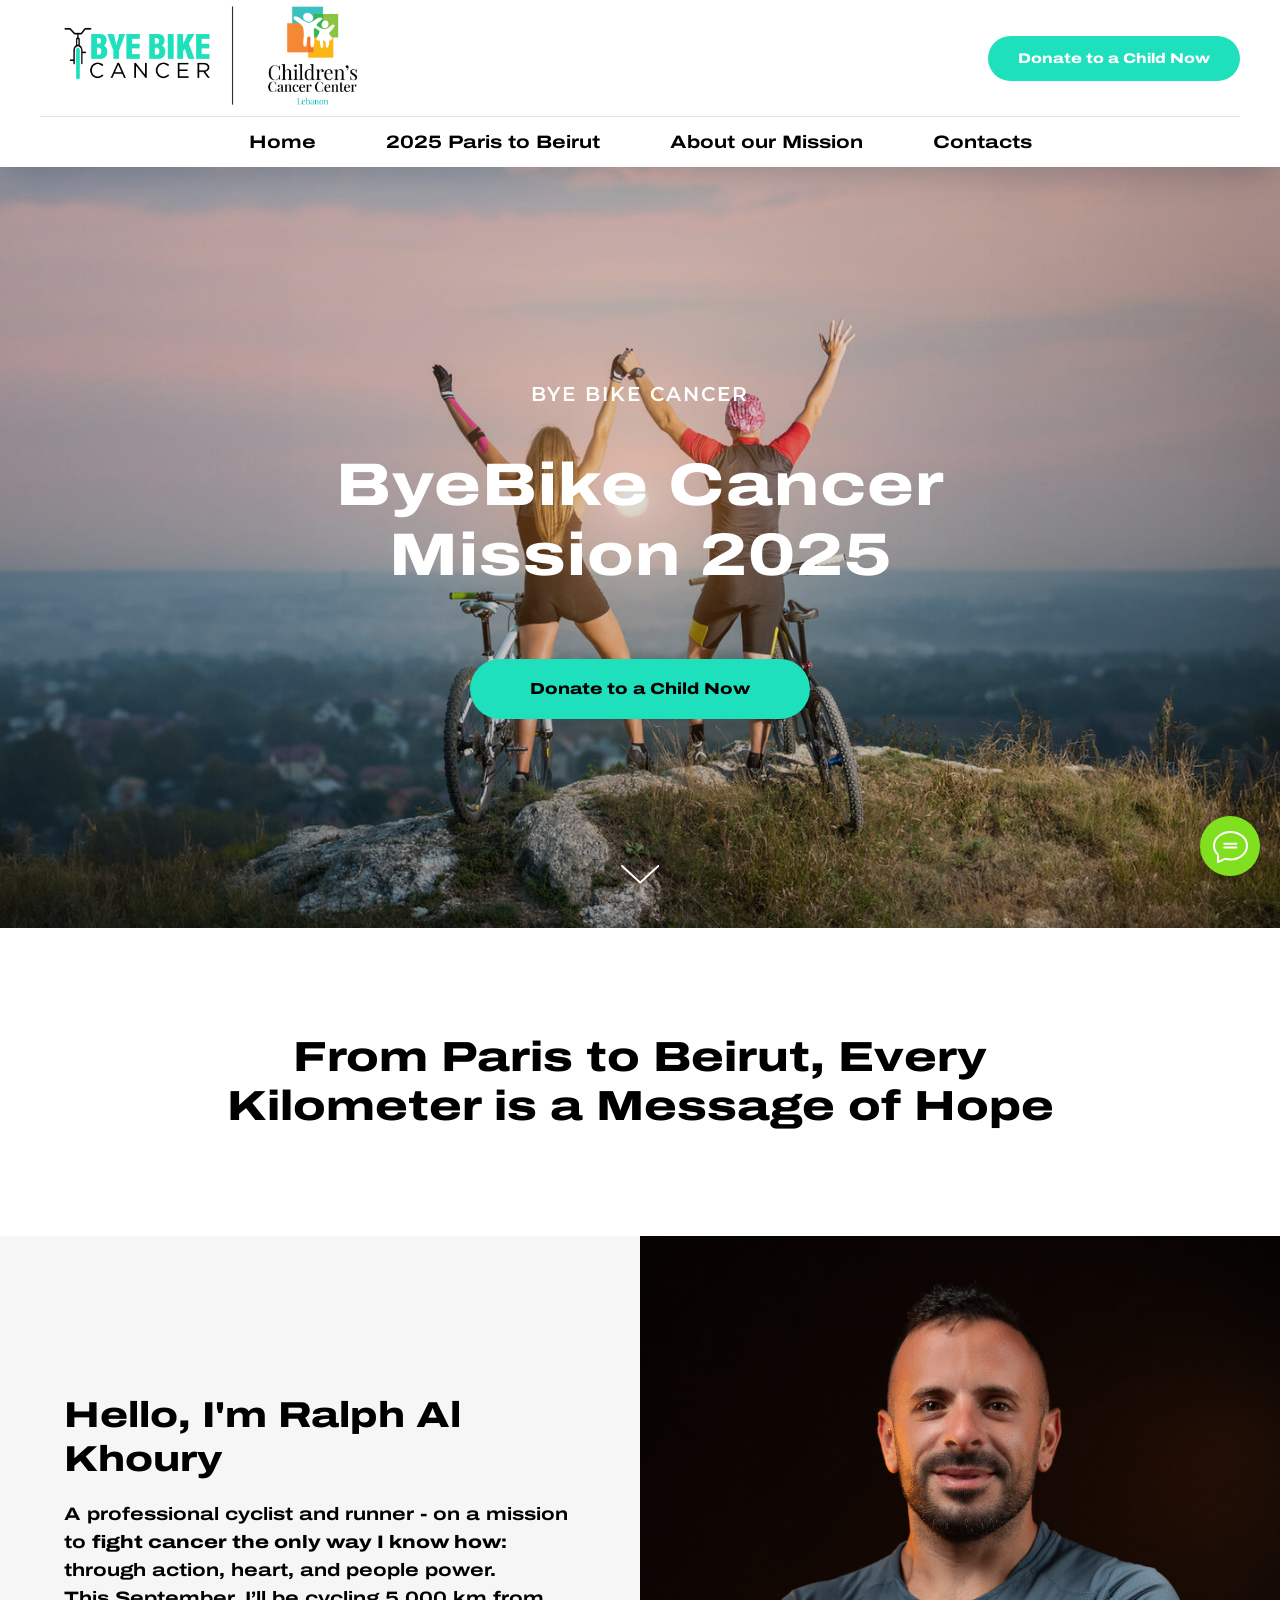
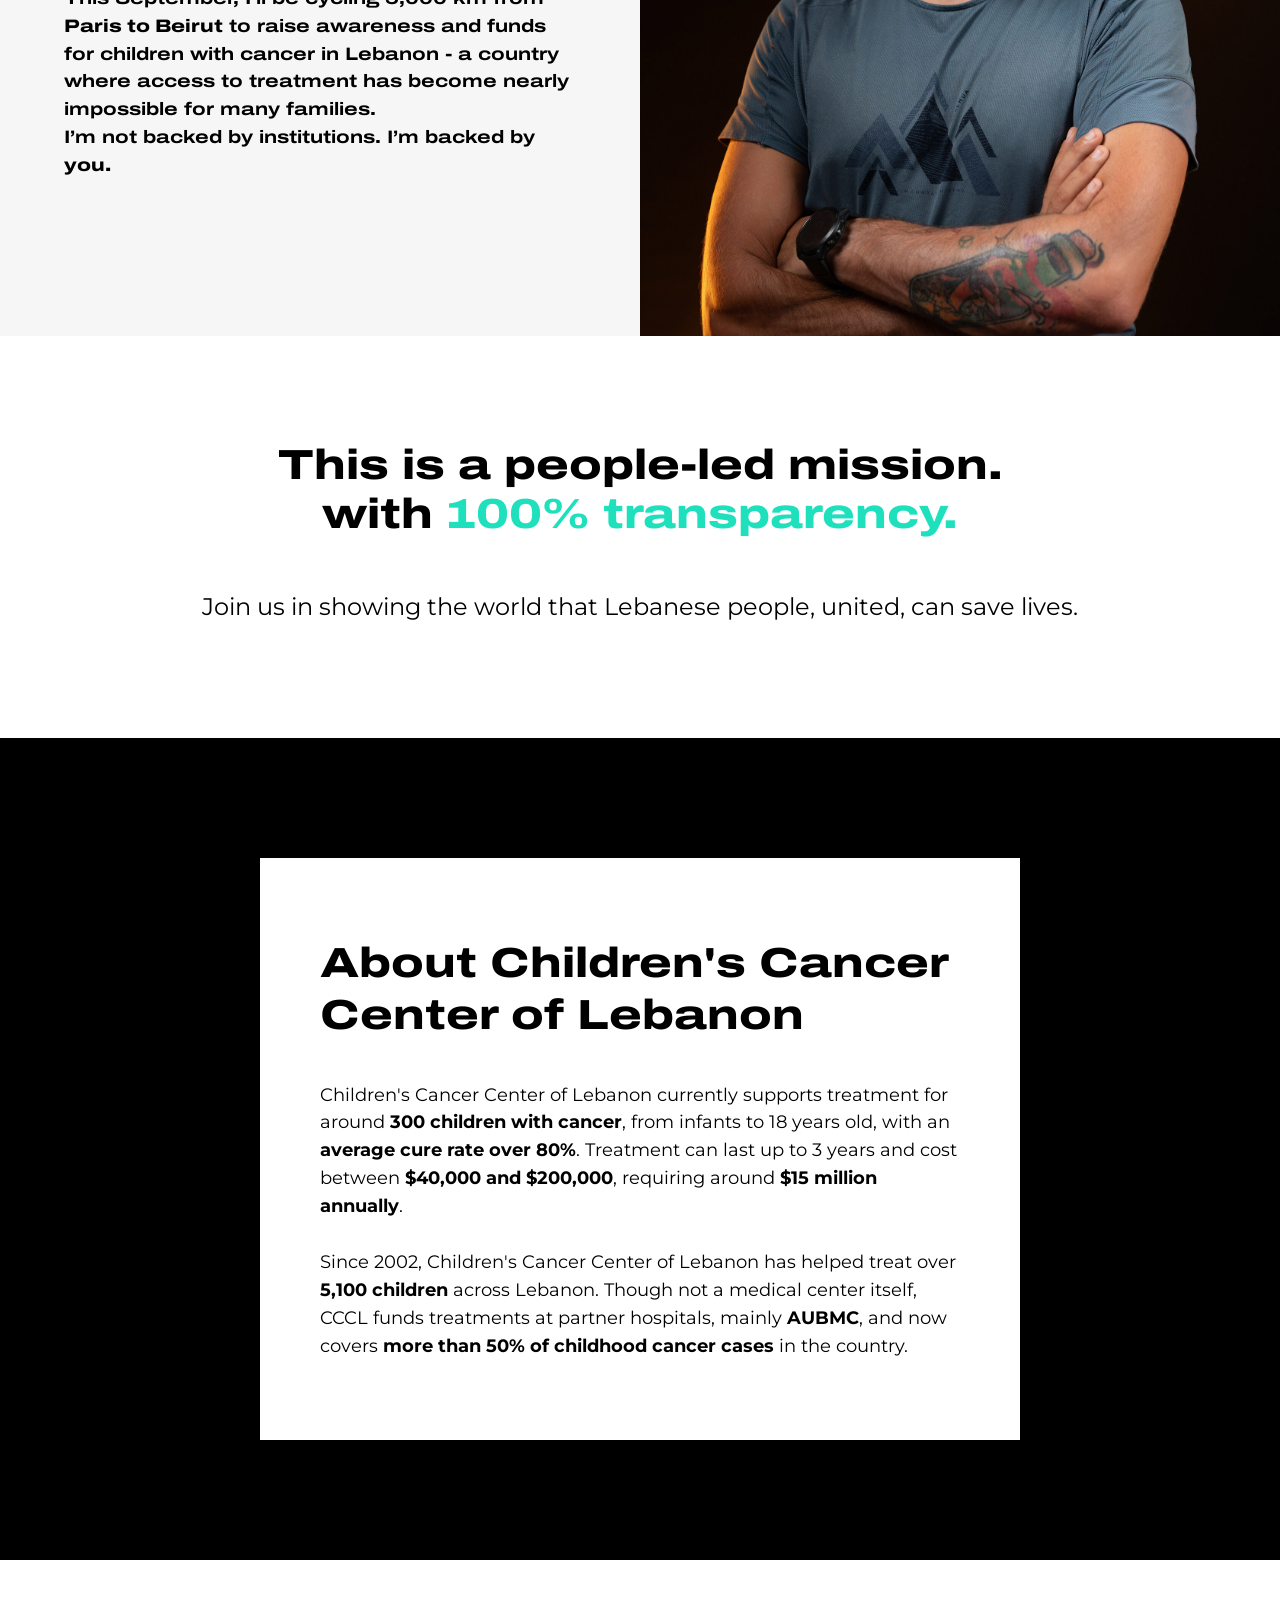
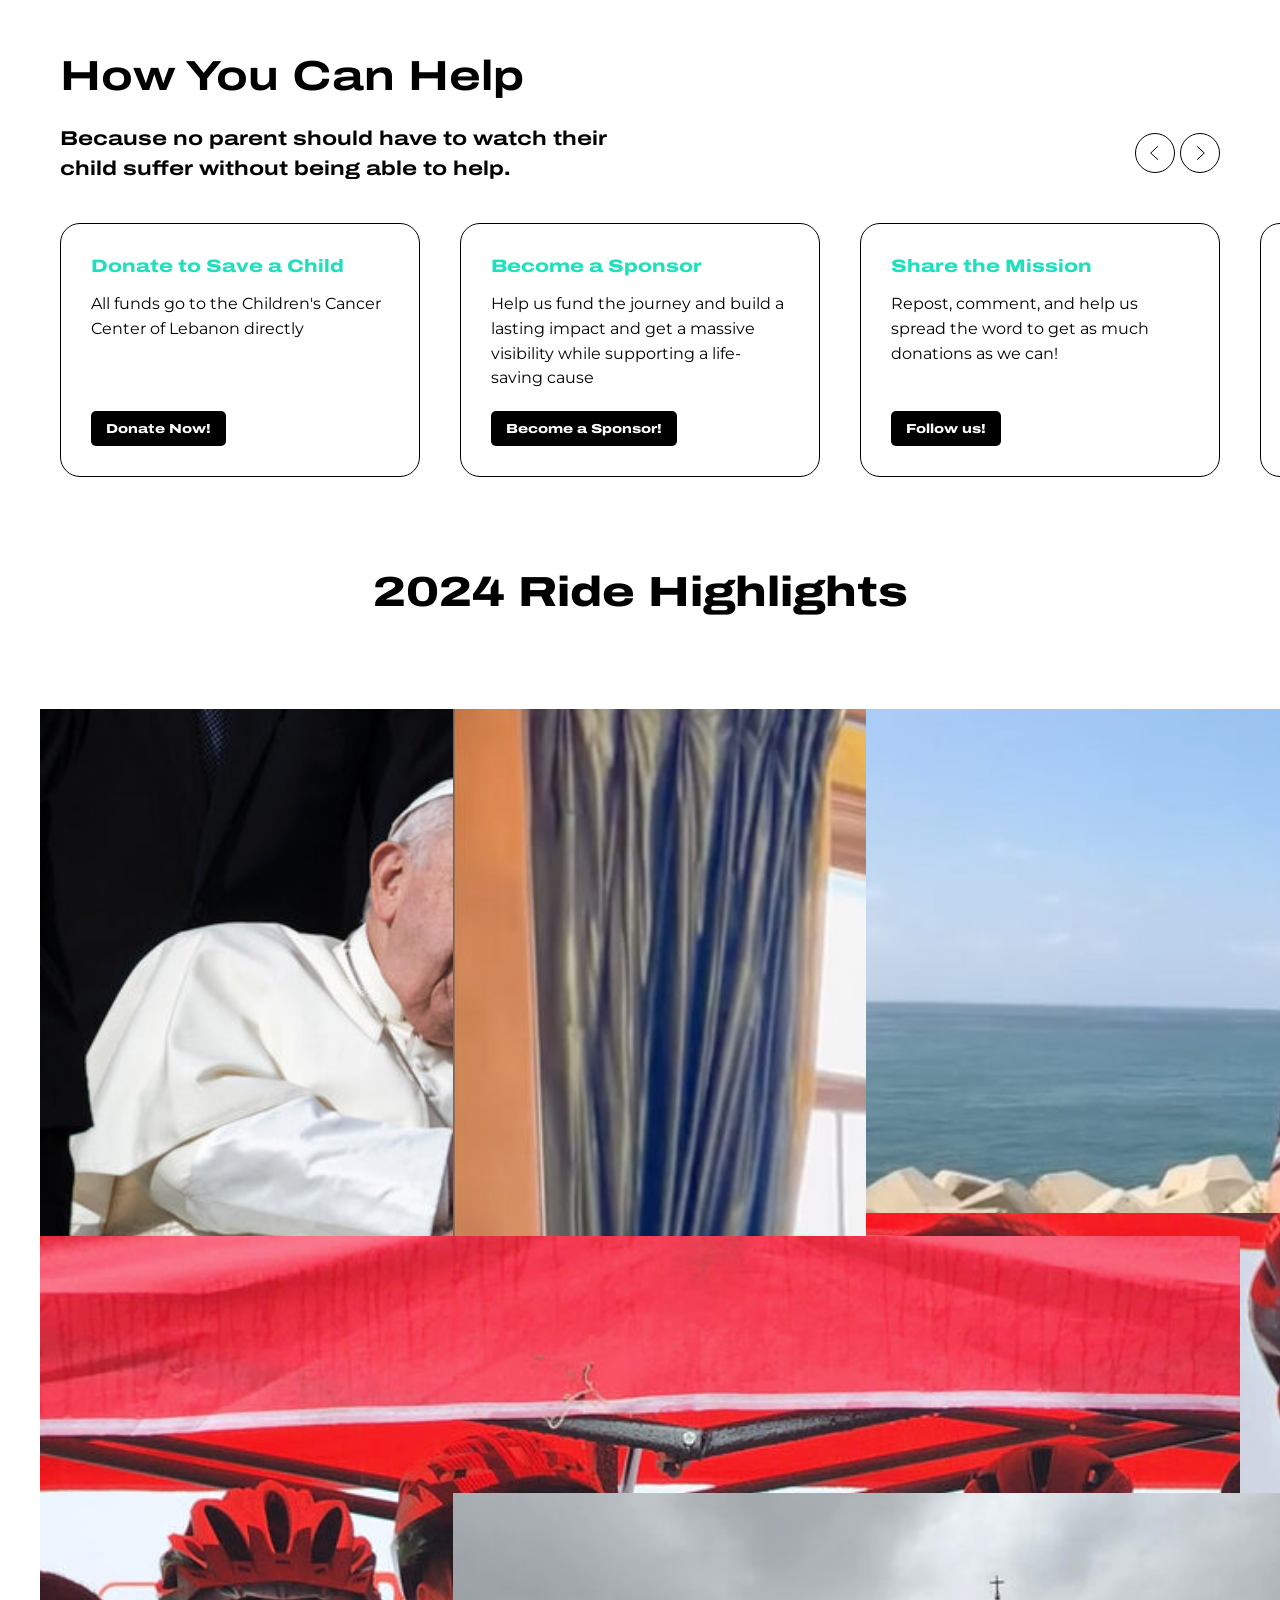
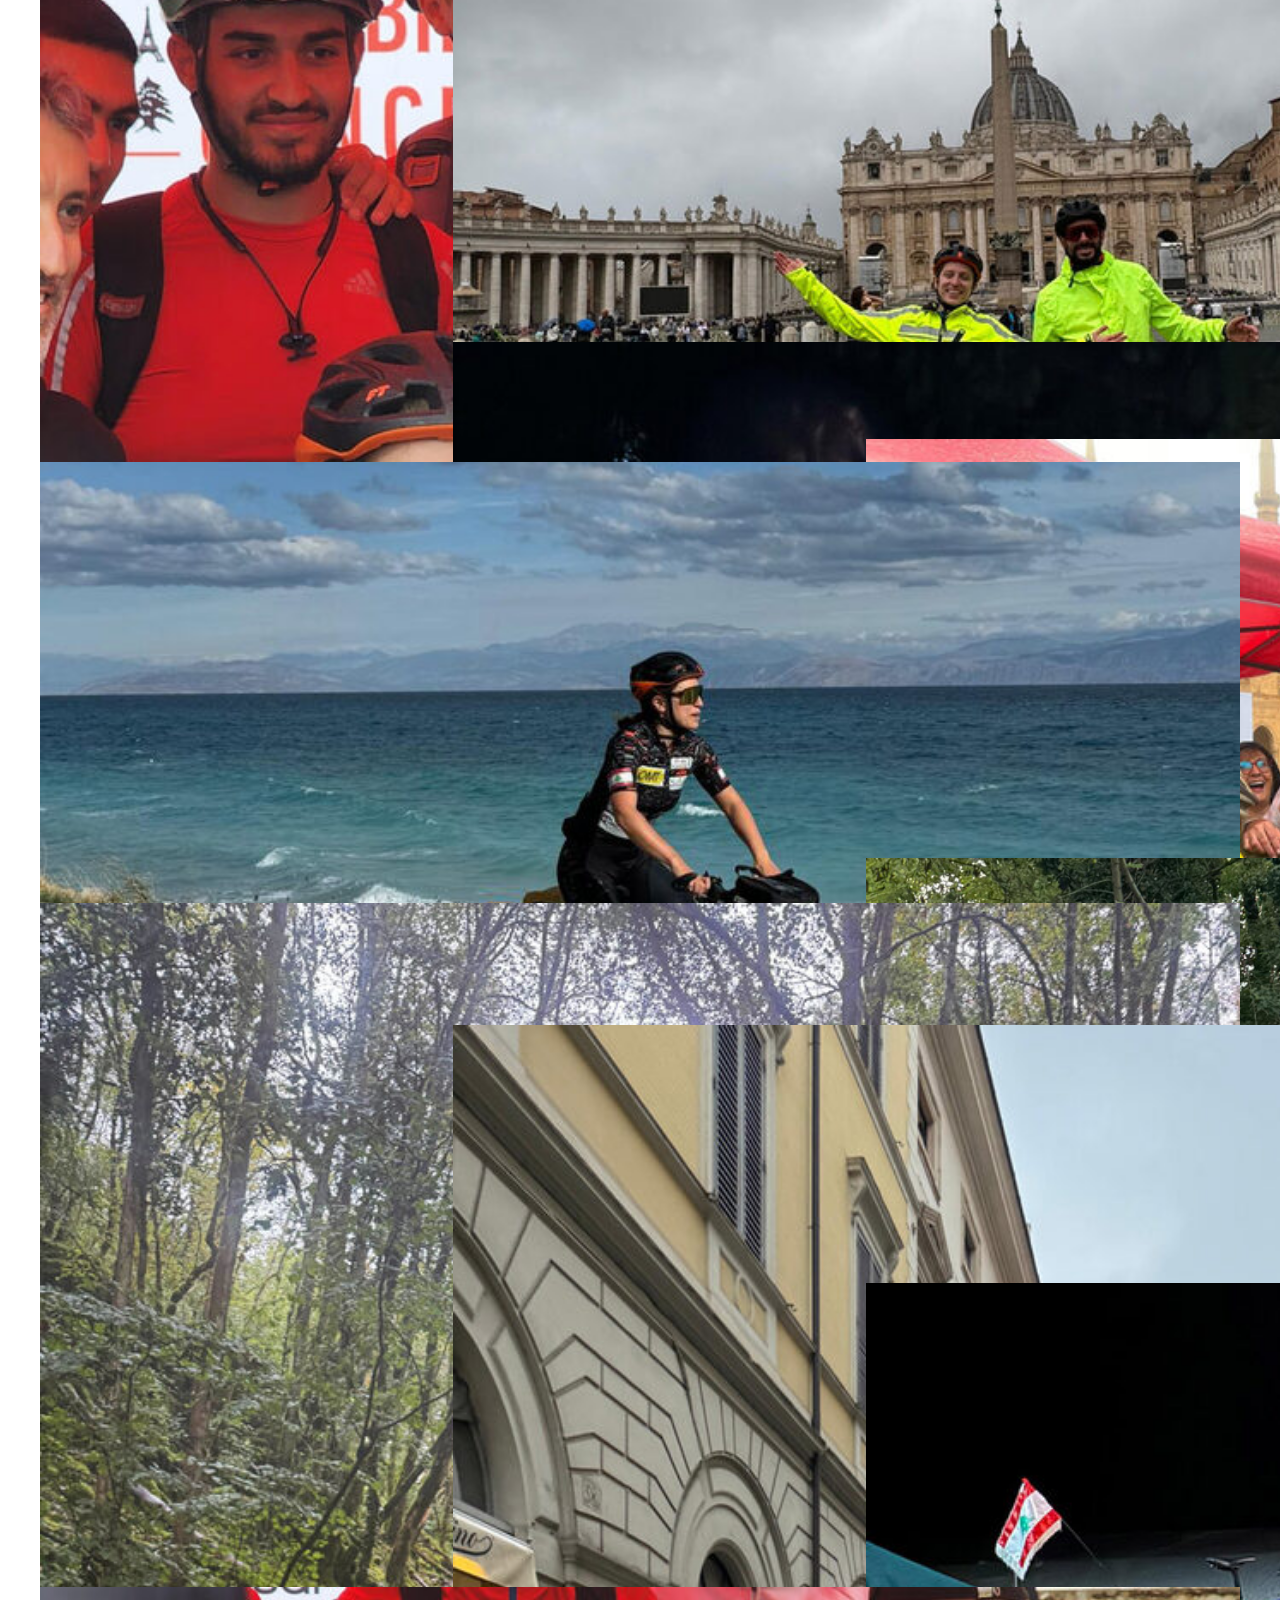
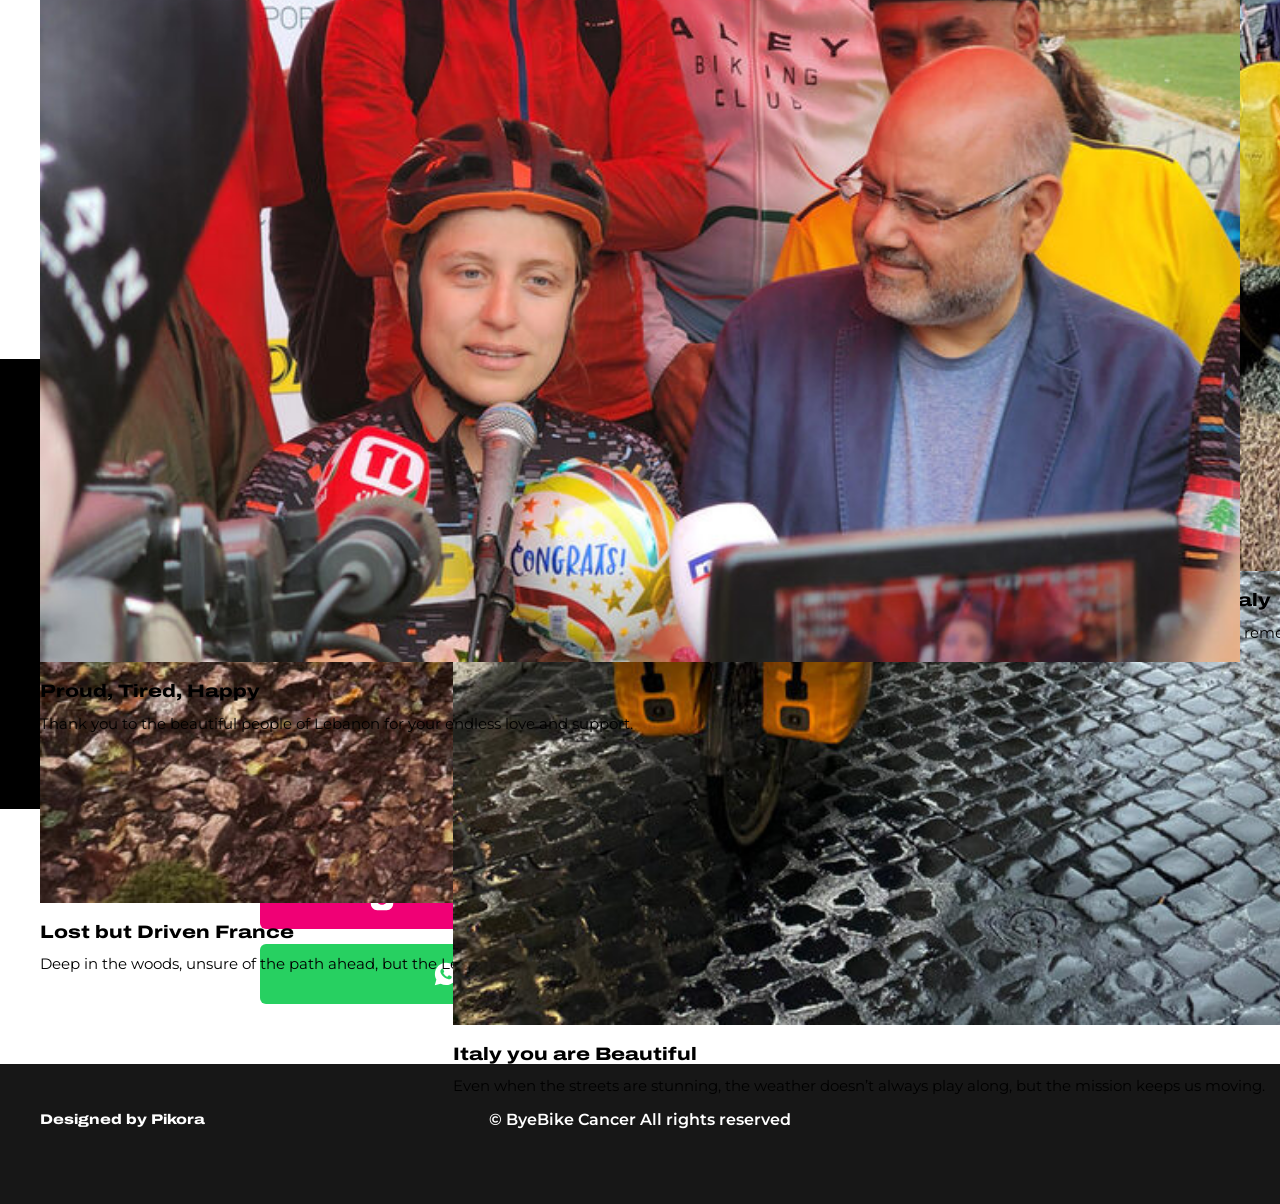
==== commit 0e57d502: "Use self-hosted Archivo Expanded as heading font fallback Druk Text Wide is only served by Tilda to " ====
--- a/index.html
+++ b/index.html
@@ -1,4 +1,4 @@
-<!DOCTYPE html> <html lang="en"> <head> <meta charset="utf-8" /> <meta http-equiv="Content-Type" content="text/html; charset=utf-8" /> <meta name="viewport" content="width=device-width, initial-scale=1.0" /> <!--metatextblock--> <title>ByeBikeCancer | Home</title> <meta name="description" content="Welcome to Bye Bike Cancer — a mission-driven cycling journey covering 4,500 kilometers from France to Lebanon to raise funds and awareness for children with cancer. Every pedal stroke supports CCCL’s life-saving work. Follow our route, meet the heroes we ride for, and join us in making a difference." /> <meta property="og:url" content="https://byebikecancer.com/" /> <meta property="og:title" content="ByeBikeCancer | Home" /> <meta property="og:description" content="Welcome to Bye Bike Cancer — a mission-driven cycling journey covering 4,500 kilometers from France to Lebanon to raise funds and awareness for children with cancer. Every pedal stroke supports CCCL’s life-saving work. Follow our route, meet the heroes we ride for, and join us in making a difference." /> <meta property="og:type" content="website" /> <meta property="og:image" content="https://byebikecancer.com/images/tild3064-3663-4666-b839-393939346237__byebike-cancer-by-ra.jpg" /> <link rel="canonical" href="https://byebikecancer.com/"> <!--/metatextblock--> <meta name="format-detection" content="telephone=no" /> <meta http-equiv="x-dns-prefetch-control" content="on"> <link rel="dns-prefetch" href="https://ws.tildacdn.com">  <link rel="dns-prefetch" href="https://fonts.tildacdn.com"> <link rel="shortcut icon" href="images/tild3261-3633-4365-a162-386236326361__byebike-fav.jpg" type="image/x-icon" /> <!-- Assets --> <script src="https://neo.tildacdn.com/js/tilda-fallback-1.0.min.js" async charset="utf-8"></script> <link rel="stylesheet" href="css/tilda-grid-3.0.min.css" type="text/css" media="all" onerror="this.loaderr='y';"/> <link rel="stylesheet" href="css/tilda-blocks-page72447221.min.css?t=1769771667" type="text/css" media="all" onerror="this.loaderr='y';" /> <link rel="preconnect" href="https://fonts.gstatic.com"> <link href="https://fonts.googleapis.com/css2?family=Montserrat:wght@100..900&subset=latin,cyrillic" rel="stylesheet"> <link rel="stylesheet" href="css/tilda-animation-2.0.min.css" type="text/css" media="all" onerror="this.loaderr='y';" /> <link rel="stylesheet" href="css/tilda-cover-1.0.min.css" type="text/css" media="all" onerror="this.loaderr='y';" /> <link rel="stylesheet" href="css/tilda-slds-1.4.min.css" type="text/css" media="print" onload="this.media='all';" onerror="this.loaderr='y';" /> <noscript><link rel="stylesheet" href="css/tilda-slds-1.4.min.css" type="text/css" media="all" /></noscript> <link rel="stylesheet" href="css/tilda-forms-1.0.min.css" type="text/css" media="all" onerror="this.loaderr='y';" /> <link rel="stylesheet" href="css/tilda-cards-1.0.min.css" type="text/css" media="all" onerror="this.loaderr='y';" /> <script type="text/javascript">TildaFonts=["90001","90002"];</script> <script type="text/javascript" src="js/tilda-fonts.min.js" charset="utf-8" onerror="this.loaderr='y';"></script> <script nomodule src="js/tilda-polyfill-1.0.min.js" charset="utf-8"></script> <script type="text/javascript">function t_onReady(func) {if(document.readyState!='loading') {func();} else {document.addEventListener('DOMContentLoaded',func);}}
+<!DOCTYPE html> <html lang="en"> <head> <meta charset="utf-8" /> <meta http-equiv="Content-Type" content="text/html; charset=utf-8" /> <meta name="viewport" content="width=device-width, initial-scale=1.0" /> <!--metatextblock--> <title>ByeBikeCancer | Home</title> <meta name="description" content="Welcome to Bye Bike Cancer — a mission-driven cycling journey covering 4,500 kilometers from France to Lebanon to raise funds and awareness for children with cancer. Every pedal stroke supports CCCL’s life-saving work. Follow our route, meet the heroes we ride for, and join us in making a difference." /> <meta property="og:url" content="https://byebikecancer.com/" /> <meta property="og:title" content="ByeBikeCancer | Home" /> <meta property="og:description" content="Welcome to Bye Bike Cancer — a mission-driven cycling journey covering 4,500 kilometers from France to Lebanon to raise funds and awareness for children with cancer. Every pedal stroke supports CCCL’s life-saving work. Follow our route, meet the heroes we ride for, and join us in making a difference." /> <meta property="og:type" content="website" /> <meta property="og:image" content="https://byebikecancer.com/images/tild3064-3663-4666-b839-393939346237__byebike-cancer-by-ra.jpg" /> <link rel="canonical" href="https://byebikecancer.com/"> <!--/metatextblock--> <meta name="format-detection" content="telephone=no" /> <meta http-equiv="x-dns-prefetch-control" content="on"> <link rel="dns-prefetch" href="https://ws.tildacdn.com">  <link rel="dns-prefetch" href="https://fonts.tildacdn.com"> <link rel="shortcut icon" href="images/tild3261-3633-4365-a162-386236326361__byebike-fav.jpg" type="image/x-icon" /> <!-- Assets --> <script src="https://neo.tildacdn.com/js/tilda-fallback-1.0.min.js" async charset="utf-8"></script> <link rel="stylesheet" href="css/tilda-grid-3.0.min.css" type="text/css" media="all" onerror="this.loaderr='y';"/> <link rel="stylesheet" href="css/tilda-blocks-page72447221.min.css?t=1769771667" type="text/css" media="all" onerror="this.loaderr='y';" /> <link rel="preconnect" href="https://fonts.gstatic.com"> <link href="https://fonts.googleapis.com/css2?family=Montserrat:wght@100..900&subset=latin,cyrillic" rel="stylesheet"> <link rel="stylesheet" href="css/tilda-animation-2.0.min.css" type="text/css" media="all" onerror="this.loaderr='y';" /> <link rel="stylesheet" href="css/tilda-cover-1.0.min.css" type="text/css" media="all" onerror="this.loaderr='y';" /> <link rel="stylesheet" href="css/tilda-slds-1.4.min.css" type="text/css" media="print" onload="this.media='all';" onerror="this.loaderr='y';" /> <noscript><link rel="stylesheet" href="css/tilda-slds-1.4.min.css" type="text/css" media="all" /></noscript> <link rel="stylesheet" href="css/tilda-forms-1.0.min.css" type="text/css" media="all" onerror="this.loaderr='y';" /> <link rel="stylesheet" href="css/tilda-cards-1.0.min.css" type="text/css" media="all" onerror="this.loaderr='y';" /> <link rel="preload" href="fonts/archivo-expanded-800.woff2" as="font" type="font/woff2" crossorigin> <link rel="stylesheet" href="css/fonts.css" type="text/css" media="all" /> <script type="text/javascript">TildaFonts=["90001","90002"];window.tildafontsswap="y";</script> <script type="text/javascript" src="js/tilda-fonts.min.js" charset="utf-8" onerror="this.loaderr='y';"></script> <script nomodule src="js/tilda-polyfill-1.0.min.js" charset="utf-8"></script> <script type="text/javascript">function t_onReady(func) {if(document.readyState!='loading') {func();} else {document.addEventListener('DOMContentLoaded',func);}}
 function t_onFuncLoad(funcName,okFunc,time) {if(typeof window[funcName]==='function') {okFunc();} else {setTimeout(function() {t_onFuncLoad(funcName,okFunc,time);},(time||100));}}function t_throttle(fn,threshhold,scope) {return function() {fn.apply(scope||this,arguments);};}</script> <script src="js/tilda-scripts-3.0.min.js" charset="utf-8" defer onerror="this.loaderr='y';"></script> <script src="js/tilda-blocks-page72447221.min.js?t=1769771667" charset="utf-8" async onerror="this.loaderr='y';"></script> <script src="js/lazyload-1.3.min.export.js" charset="utf-8" async onerror="this.loaderr='y';"></script> <script src="js/tilda-animation-2.0.min.js" charset="utf-8" async onerror="this.loaderr='y';"></script> <script src="js/tilda-cover-1.0.min.js" charset="utf-8" async onerror="this.loaderr='y';"></script> <script src="js/tilda-slds-1.4.min.js" charset="utf-8" async onerror="this.loaderr='y';"></script> <script src="js/hammer.min.js" charset="utf-8" async onerror="this.loaderr='y';"></script> <script src="js/tilda-slider-1.0.min.js" charset="utf-8" async onerror="this.loaderr='y';"></script> <script src="js/masonry-imagesloaded.min.js" charset="utf-8" async onerror="this.loaderr='y';"></script> <script src="js/tilda-cards-1.0.min.js" charset="utf-8" async onerror="this.loaderr='y';"></script> <script src="js/tilda-menu-1.0.min.js" charset="utf-8" async onerror="this.loaderr='y';"></script> <script src="js/tilda-skiplink-1.0.min.js" charset="utf-8" async onerror="this.loaderr='y';"></script> <script src="js/tilda-events-1.0.min.js" charset="utf-8" async onerror="this.loaderr='y';"></script> <!-- nominify begin --><!-- Google Tag Manager --> <script>(function(w,d,s,l,i){w[l]=w[l]||[];w[l].push({'gtm.start':
 new Date().getTime(),event:'gtm.js'});var f=d.getElementsByTagName(s)[0],
 j=d.createElement(s),dl=l!='dataLayer'?'&l='+l:'';j.async=true;j.src=
@@ -231,7 +231,7 @@
 Proud, Tired, Happy
 </div> <div class="t-card__descr t-descr t-descr_xxs" field="li_descr__1753377729048">
 Thank you to the beautiful people of Lebanon for your endless love and support.
-</div> </div> </div> </div> </div> </div> </div> </div> <script>t_onReady(function() {t_onFuncLoad('t829_init',function() {t829_init('1181282456');});});</script> </div> <!--footer--> <footer id="t-footer" class="t-records" data-hook="blocks-collection-content-node" data-tilda-project-id="13927579" data-tilda-page-id="72840309" data-tilda-formskey="f36ff591d635877b6b72a7b013927579" data-tilda-cookie="no" data-tilda-lazy="yes" data-tilda-root-zone="one" data-tilda-project-headcode="yes" data-tilda-project-country="LB"> <div id="rec1181855416" class="r t-rec t-rec_pt_105 t-rec_pb_60" style="padding-top:105px;padding-bottom:60px;background-color:#000000; " data-record-type="60" data-bg-color="#000000"> <!-- T050 --> <div class="t050"> <div class="t-container t-align_center"> <div class="t-col t-col_10 t-prefix_1"> <div class="t050__title t-title t-title_xxl t-animate" data-animate-style="fadeinup" data-animate-group="yes" field="title">If You Want To <span style="color: rgb(31, 224, 189);">Support Our Mission</span> lets get in touch!</div> <div class="t050__descr t-descr t-descr_xxl t-animate" data-animate-style="fadeinup" data-animate-group="yes" field="descr">+961 3 461 106<br />ralph@byebikecancer.com<br /><br />Follow us on our Social Channels!</div> </div> </div> </div> <style> #rec1181855416 .t050__uptitle{text-transform:uppercase;}#rec1181855416 .t050__title{color:#ffffff;}@media screen and (min-width:900px){#rec1181855416 .t050__title{font-size:42px;}}#rec1181855416 .t050__descr{font-size:22px;color:#ffffff;font-family:'DrukTextWideTT';}</style> </div> <div id="rec1181875426" class="r t-rec t-rec_pt_60 t-rec_pb_60" style="padding-top:60px;padding-bottom:60px;background-color:#ffffff; " data-record-type="1036" data-bg-color="#ffffff"> <!-- t1036 --> <div class="t1036"> <div class="t1036__container t-container t-align_center"> <div class="t1036__wrapper t-col t-col_8 t-prefix_2"> <div
+</div> </div> </div> </div> </div> </div> </div> </div> <script>t_onReady(function() {t_onFuncLoad('t829_init',function() {t829_init('1181282456');});});</script> </div> <!--footer--> <footer id="t-footer" class="t-records" data-hook="blocks-collection-content-node" data-tilda-project-id="13927579" data-tilda-page-id="72840309" data-tilda-formskey="f36ff591d635877b6b72a7b013927579" data-tilda-cookie="no" data-tilda-lazy="yes" data-tilda-root-zone="one" data-tilda-project-headcode="yes" data-tilda-project-country="LB"> <div id="rec1181855416" class="r t-rec t-rec_pt_105 t-rec_pb_60" style="padding-top:105px;padding-bottom:60px;background-color:#000000; " data-record-type="60" data-bg-color="#000000"> <!-- T050 --> <div class="t050"> <div class="t-container t-align_center"> <div class="t-col t-col_10 t-prefix_1"> <div class="t050__title t-title t-title_xxl t-animate" data-animate-style="fadeinup" data-animate-group="yes" field="title">If You Want To <span style="color: rgb(31, 224, 189);">Support Our Mission</span> lets get in touch!</div> <div class="t050__descr t-descr t-descr_xxl t-animate" data-animate-style="fadeinup" data-animate-group="yes" field="descr">+961 3 461 106<br />ralph@byebikecancer.com<br /><br />Follow us on our Social Channels!</div> </div> </div> </div> <style> #rec1181855416 .t050__uptitle{text-transform:uppercase;}#rec1181855416 .t050__title{color:#ffffff;}@media screen and (min-width:900px){#rec1181855416 .t050__title{font-size:42px;}}#rec1181855416 .t050__descr{font-size:22px;color:#ffffff;font-family:'DrukTextWideTT','Archivo Expanded';}</style> </div> <div id="rec1181875426" class="r t-rec t-rec_pt_60 t-rec_pb_60" style="padding-top:60px;padding-bottom:60px;background-color:#ffffff; " data-record-type="1036" data-bg-color="#ffffff"> <!-- t1036 --> <div class="t1036"> <div class="t1036__container t-container t-align_center"> <div class="t1036__wrapper t-col t-col_8 t-prefix_2"> <div
 class="t1036__items-list t1036__items-list_3-child-in-row"> <div class="t1036__item"><a class="t-btn t-btnflex t1036__btn t1036__btn_instagram t1036__btn_md"href="https://www.instagram.com/byebikecancer/"target="_blank"rel="nofollow noopener"><svg class="t-sociallinks__svg" role="presentation" width=28px height=28px viewBox="0 0 100 100" fill="none" xmlns="http://www.w3.org/2000/svg"> <path d="M66.9644 10H33.04C20.3227 10 10 20.3227 10 32.9573V67.1167C10 79.6816 20.3227 90 33.04 90H66.96C79.6816 90 90 79.6816 90 67.0384V32.9616C90.0044 20.3227 79.6816 10 66.9644 10ZM29.2 50.0022C29.2 38.5083 38.5257 29.2 50.0022 29.2C61.4786 29.2 70.8 38.5083 70.8 50.0022C70.8 61.4961 61.4743 70.8 50.0022 70.8C38.5257 70.8 29.2 61.4961 29.2 50.0022ZM72.8854 31.2027C70.2079 31.2027 68.0789 29.0824 68.0789 26.4049C68.0789 23.7273 70.2035 21.6027 72.8854 21.6027C75.5586 21.6027 77.6833 23.7273 77.6833 26.4049C77.6833 29.0824 75.5586 31.2027 72.8854 31.2027Z" fill="#fff"/> <path d="M50.0022 36.4011C42.4659 36.4011 36.4011 42.4876 36.4011 50.0022C36.4011 57.5124 42.4659 63.6033 50.0022 63.6033C57.5429 63.6033 63.6033 57.5124 63.6033 50.0022C63.6033 42.492 57.4514 36.4011 50.0022 36.4011Z" fill="#fff"/> </svg></a> <style>#rec1181875426 .t1036__btn_instagram {color:#ffffff;background-color:#f00075;border-width:0px;border-style:none !important;border-radius:6px;box-shadow:none !important;transition-duration:0.2s;transition-property:background-color,color,border-color,box-shadow,opacity,transform,gap;transition-timing-function:ease-in-out;}</style></div><div class="t1036__item"><a class="t-btn t-btnflex t1036__btn t1036__btn_facebook t1036__btn_md"href="https://facebook.com/"target="_blank"rel="nofollow noopener"><svg class="t-sociallinks__svg" role="presentation" width=28px height=28px viewBox="0 0 100 100" fill="none" xmlns="http://www.w3.org/2000/svg"> <path d="M43.3077 14.1204C46.4333 11.1506 50.8581 10.1412 55.0516 10.0244C59.4777 9.98539 63.9037 10.0049 68.3285 10.0049C68.348 14.683 68.348 19.3416 68.3285 24.0197C65.4757 24.0197 62.6021 24.0197 59.7492 24.0197C57.9435 23.9028 56.0805 25.2811 55.7505 27.0868C55.7116 30.2125 55.7311 33.3369 55.7311 36.4625C59.9233 36.482 64.1168 36.4625 68.3091 36.482C67.9986 41.0042 67.436 45.5082 66.7761 49.9732C63.0684 50.0122 59.3608 49.9732 55.6531 49.9927C55.6142 63.3281 55.6726 76.6439 55.6336 89.9805C50.1203 90 44.6276 89.961 39.1142 90C39.0168 76.6646 39.1142 63.3293 39.0558 49.9927C36.377 49.9732 33.6788 50.0122 31 49.9732C31.0195 45.4887 31 41.0054 31 36.5404C33.6788 36.5015 36.377 36.5404 39.0558 36.521C39.1337 32.1728 38.9778 27.8052 39.1337 23.4571C39.4259 19.9833 40.7263 16.5082 43.3077 14.1204Z" fill="#fff"/> </svg></a> <style>#rec1181875426 .t1036__btn_facebook {color:#ffffff;background-color:#3b5998;border-width:0px;border-style:none !important;border-radius:6px;box-shadow:none !important;transition-duration:0.2s;transition-property:background-color,color,border-color,box-shadow,opacity,transform,gap;transition-timing-function:ease-in-out;}</style></div><div class="t1036__item"><a class="t-btn t-btnflex t1036__btn t1036__btn_tiktok t1036__btn_md"href="https://www.tiktok.com/@byebikecancer"target="_blank"rel="nofollow noopener"><svg class="t-sociallinks__svg" role="presentation" width=28px height=28px viewBox="0 0 100 100" fill="none" xmlns="http://www.w3.org/2000/svg"> <path d="M51.5101 10.0675C55.8728 10 60.2106 10.04 64.5433 10C64.8058 15.1028 66.6409 20.3005 70.3761 23.9082C74.1038 27.6059 79.3766 29.2985 84.5069 29.8711V43.2943C79.6991 43.1368 74.8688 42.1367 70.5061 40.0666C68.606 39.2066 66.8359 38.099 65.1033 36.9664C65.0808 46.707 65.1433 56.435 65.0408 66.1355C64.7808 70.7957 63.2432 75.4335 60.5331 79.2737C56.1728 85.6665 48.6049 89.8343 40.832 89.9643C36.0643 90.2368 31.3015 88.9367 27.2388 86.5416C20.5059 82.5714 15.7682 75.3035 15.0782 67.5031C14.9981 65.8355 14.9706 64.1704 15.0381 62.5428C15.6382 56.2 18.7759 50.1321 23.6461 46.0044C29.1664 41.1967 36.8993 38.9065 44.1397 40.2616C44.2072 45.1994 44.0097 50.1321 44.0097 55.0699C40.702 53.9998 36.8368 54.2999 33.9467 56.3075C31.8365 57.675 30.234 59.7702 29.3989 62.1403C28.7089 63.8304 28.9064 65.708 28.9464 67.5031C29.7389 72.9734 34.9992 77.5711 40.6145 77.0736C44.3372 77.0336 47.9049 74.8735 49.845 71.7108C50.4725 70.6032 51.1751 69.4707 51.2126 68.1681C51.5401 62.2053 51.4101 56.2675 51.4501 50.3046C51.4776 36.8664 51.4101 23.4657 51.5126 10.07L51.5101 10.0675Z" fill="#fff"/> </svg></a> <style>#rec1181875426 .t1036__btn_tiktok {color:#ffffff;background-color:#000;border-width:0px;border-style:none !important;border-radius:6px;box-shadow:none !important;transition-duration:0.2s;transition-property:background-color,color,border-color,box-shadow,opacity,transform,gap;transition-timing-function:ease-in-out;}</style></div><div class="t1036__item"><a class="t-btn t-btnflex t1036__btn t1036__btn_whatsapp t1036__btn_md"href="https://wa.me/11234567890?text=Hello%21%20I%27d%20like%20to%20place%20an%20order."target="_blank"rel="nofollow noopener"><svg class="t-sociallinks__svg" role="presentation" width=28px height=28px viewBox="0 0 100 100" fill="none"
 xmlns="http://www.w3.org/2000/svg"> <path fill-rule="evenodd" clip-rule="evenodd"
 d="M50.168 10C60.8239 10.004 70.8257 14.1522 78.346 21.6819C85.8676 29.2114 90.0066 39.2185 90 49.8636C89.9906 71.8252 72.1203 89.6956 50.1668 89.6956H50.1508C43.4852 89.6929 36.9338 88.0208 31.1162 84.8468L10 90.3853L15.6516 69.7437C12.1665 63.7042 10.3323 56.851 10.3349 49.8304C10.343 27.8676 28.2134 10 50.168 10V10ZM61.5376 54.7631C62.4507 55.0954 67.3433 57.5023 68.3389 58.0009C68.5313 58.0971 68.7113 58.1842 68.8784 58.265C69.5753 58.602 70.0458 58.8296 70.2462 59.1651C70.4947 59.5799 70.4947 61.5736 69.6654 63.8982C68.8359 66.2229 64.8605 68.3442 62.9478 68.63C61.2319 68.8865 59.0627 68.9928 56.6782 68.2353C55.2322 67.7767 53.3794 67.1653 51.0041 66.1392C41.6698 62.1082 35.3628 53.06 34.1747 51.3556C34.0919 51.2368 34.0341 51.1538 34.0017 51.1106L33.9981 51.1056C33.486 50.4243 29.9372 45.7022 29.9372 40.8149C29.9372 36.2325 32.1873 33.8303 33.2244 32.7232C33.2961 32.6467 33.3619 32.5763 33.4208 32.5118C34.3341 31.5149 35.412 31.2664 36.0751 31.2664C36.7385 31.2664 37.4029 31.2717 37.9826 31.301C38.0541 31.3046 38.1286 31.304 38.2056 31.3037C38.786 31.3001 39.5087 31.2957 40.2221 33.0089C40.4976 33.6707 40.9012 34.653 41.3265 35.6882C42.1818 37.7702 43.1251 40.066 43.2912 40.399C43.5397 40.8974 43.7058 41.4782 43.3736 42.1427C43.323 42.2436 43.2763 42.3387 43.2318 42.4295C42.9831 42.9364 42.7995 43.3104 42.378 43.8029C42.2125 43.9963 42.0413 44.2045 41.8703 44.4131C41.5273 44.8309 41.1842 45.2488 40.8853 45.5467C40.387 46.0425 39.8686 46.5808 40.4493 47.5777C41.0303 48.5731 43.028 51.8323 45.9867 54.472C49.1661 57.3091 51.93 58.5078 53.3318 59.1157C53.6058 59.2346 53.8279 59.3308 53.9907 59.4124C54.9849 59.9109 55.5658 59.8284 56.1465 59.1637C56.7274 58.4993 58.6347 56.2583 59.298 55.2615C59.9612 54.2646 60.6259 54.4307 61.5376 54.7631V54.7631Z"
--- a/css/tilda-blocks-page72447221.min.css
+++ b/css/tilda-blocks-page72447221.min.css
@@ -1 +1 @@
-.csssize{height:14235px}#allrecords .r,body{--t-headline-font:'DrukTextWideTT',Arial,sans-serif;--t-text-font:'Montserrat',Arial,sans-serif}.t-body{margin:0px}#allrecords,body{background-color:none}#allrecords{-webkit-font-smoothing:antialiased}#allrecords a{color:#ff8562;text-decoration:none}#allrecords a,#allrecords button,#allrecords .t-radio,#allrecords .t-checkbox,#allrecords .t-img-select{outline:none}#allrecords a:focus-visible,#allrecords button:focus-visible,#allrecords .t-focusable,#allrecords .t-focusable .t-btn,#allrecords .t-focusable .t-btntext,#allrecords .t-img-select:focus-visible+.t-img-select__indicator,#allrecords .t-img-select:focus-visible+.t-img-select__indicator:after,#allrecords .t-radio:focus-visible+.t-radio__indicator,#allrecords .t-checkbox:focus-visible+.t-checkbox__indicator{outline-color:#2015FF;outline-offset:4px;outline-style:auto}#allrecords .t-descr a:focus-visible,#allrecords .t-sociallinks a:focus-visible,#allrecords .ya-share2__link:focus-visible{outline-offset:2px}#allrecords a[href^=tel]{color:inherit;text-decoration:none}#allrecords ol{padding-left:22px}#allrecords ul{padding-left:20px}#allrecords b,#allrecords strong{font-weight:700}@media print{body,html{min-width:1200px;max-width:1200px;padding:0;margin:0 auto;border:none}}.t-records{-webkit-font_smoothing:antialiased;background-color:none}.t-records a{color:#ff8562;text-decoration:none}.t-records a[href^=tel]{color:inherit;text-decoration:none}.t-records ol{padding-left:22px;margin-top:0px;margin-bottom:10px}.t-records ul{padding-left:20px;margin-top:0px;margin-bottom:10px}.t-mbfix{opacity:.01;-webkit-transform:translateX(0px);-ms-transform:translateX(0px);transform:translateX(0px);position:fixed;width:100%;height:500px;background-color:white;top:0px;left:0px;z-index:10000;-webkit-transition:all 0.1s ease;transition:all 0.1s ease}.t-mbfix_hide{-webkit-transform:translateX(3000px);-ms-transform:translateX(3000px);transform:translateX(3000px)}img:not([src]){visibility:hidden}.t-body_scroll-locked{position:fixed;left:0;width:100%;height:100%;overflow:hidden}.r_anim{-webkit-transition:opacity 0.5s;transition:opacity 0.5s}.r_hidden{opacity:0}.r_showed{opacity:1}@media screen and (max-width:1024px){a:active,button:active{-webkit-tap-highlight-color:rgba(255,255,255,.1)}}.t-text{font-family:'Montserrat',Arial,sans-serif;font-weight:400;color:#000000}.t-text_md{font-size:18px;line-height:1.55}.t-name{font-family:'DrukTextWideTT',Arial,sans-serif;font-weight:600;color:#000000}.t-name_xs{font-size:14px;line-height:1.35}.t-name_md{font-size:18px;line-height:1.35}.t-name_lg{font-size:20px;line-height:1.35}.t-name_xl{font-size:22px;line-height:1.35}.t-title{font-family:'DrukTextWideTT',Arial,sans-serif;font-weight:600;color:#000000}.t-title_xxs{font-size:36px;line-height:1.23}.t-title_xs{font-size:42px;line-height:1.23}.t-title_xl{font-size:72px;line-height:1.17}.t-title_xxl{font-size:82px;line-height:1.17}.t-descr{font-family:'DrukTextWideTT',Arial,sans-serif;font-weight:400;color:#000000}.t-descr_xxs{font-size:12px;line-height:1.55}.t-descr_xs{font-size:14px;line-height:1.55}.t-descr_md{font-size:18px;line-height:1.55}.t-descr_xl{font-size:22px;line-height:1.5}.t-descr_xxl{font-size:24px;line-height:1.45}.t-uptitle{font-family:'DrukTextWideTT',Arial,sans-serif;font-weight:600;color:#000000;letter-spacing:2.5px}.t-uptitle_xxl{font-size:20px;letter-spacing:2px}.t-btn{display:inline-block;font-family:'DrukTextWideTT',Arial,sans-serif;border:0 none;text-align:center;white-space:nowrap;vertical-align:middle;font-weight:700;background-image:none;cursor:pointer;-webkit-appearance:none;-webkit-user-select:none;-moz-user-select:none;-ms-user-select:none;-o-user-select:none;user-select:none;-webkit-box-sizing:border-box;-moz-box-sizing:border-box;box-sizing:border-box}.t-btn td{vertical-align:middle}.t-btn_sending{opacity:.5}.t-align_center{text-align:center}.t-align_left{text-align:left}.t-align_right{text-align:right}.t-margin_auto{margin-left:auto;margin-right:auto}.t-valign_middle{vertical-align:middle}.t-submit{font-family:'DrukTextWideTT',Arial,sans-serif}.t-rec_pt_0{padding-top:0}.t-rec_pt_15{padding-top:15px}.t-rec_pt_60{padding-top:60px}.t-rec_pt_90{padding-top:90px}.t-rec_pt_105{padding-top:105px}.t-rec_pb_0{padding-bottom:0}.t-rec_pb_45{padding-bottom:45px}.t-rec_pb_60{padding-bottom:60px}.t-rec_pb_90{padding-bottom:90px}.t-rec_pb_105{padding-bottom:105px}.t-btnflex,.t-btn.t-btnflex,.t-submit.t-btnflex{display:inline-flex;align-items:center;justify-content:center;gap:1ch;max-width:100%;height:unset;padding:0;overflow:hidden;font-family:'DrukTextWideTT',Arial,sans-serif,Arial,sans-serif;font-weight:600;line-height:var(--line-height,1.4);padding-top:calc(((var(--height,0px) - 1em * var(--line-height,1.4)) / 2) - var(--border-width,0px));padding-bottom:calc(((var(--height,0px) - 1em * var(--line-height,1.4)) / 2) - var(--border-width,0px));box-sizing:border-box;border-style:solid;border-color:transparent;border-width:var(--border-width,0);background-image:none;cursor:pointer;user-select:none;text-decoration:none;color:inherit;border-radius:0;background-color:transparent;white-space:nowrap}.t-btnflex.t-btnflex_icon_hover_only:not(:hover){gap:0}.t-btnflex__text{max-width:100%;overflow:hidden;text-align:center;white-space:inherit;text-overflow:ellipsis}.t-btnflex__icon{position:relative;flex-shrink:0;width:1.4em;height:1.4em;transition-duration:inherit}.t-btnflex.t-btnflex_icon_hover_only .t-btnflex__icon{transition-property:width;transition-timing-function:inherit}.t-btnflex.t-btnflex_icon_hover_only:not(:hover) .t-btnflex__icon{width:0}.t-btnflex__icon::before,.t-btnflex__icon::after{position:absolute;top:0;left:0;width:100%;height:100%;background-position:center;background-size:contain;background-repeat:no-repeat}.t-btnflex__icon::before{content:'';background-image:var(--icon,none);transition:opacity cubic-bezier(.25,1,.5,1),visibility cubic-bezier(.25,1,.5,1),color ease-in-out;transition-duration:inherit}.t-btnflex__icon.t-btnflex__icon_default_glyph::before{-webkit-mask-image:var(--icon,none);mask-image:var(--icon,none);-webkit-mask-position:center;mask-position:center;-webkit-mask-size:contain;mask-size:contain;-webkit-mask-repeat:no-repeat;mask-repeat:no-repeat;background-image:none;background-color:currentcolor}.t-btnflex__icon_has_hover::after{content:'';opacity:0;visibility:hidden;background-image:var(--icon-hover,none);transition:opacity cubic-bezier(.45,0,.55,1),visibility cubic-bezier(.45,0,.55,1),color ease-in-out;transition-duration:inherit}.t-btnflex__icon.t-btnflex__icon_hover_glyph::after{-webkit-mask-image:var(--icon-hover,none);mask-image:var(--icon-hover,none);-webkit-mask-position:center;mask-position:center;-webkit-mask-size:contain;mask-size:contain;-webkit-mask-repeat:no-repeat;mask-repeat:no-repeat;background-image:none;background-color:currentcolor}@media (hover:hover){.t-btnflex:hover .t-btnflex__icon_has_hover::before{opacity:0;visibility:hidden;transition-timing-function:cubic-bezier(.5,0,.75,0)}.t-btnflex:hover .t-btnflex__icon_has_hover::after{opacity:1;visibility:visible}}.t-btnflex_xs,.t-btn.t-btnflex_xs,.t-submit.t-btnflex_xs{--height:35px;font-size:13px;padding-left:15px;padding-right:15px}.t-btnflex_sm,.t-btn.t-btnflex_sm,.t-submit.t-btnflex_sm{--height:45px;font-size:14px;padding-left:30px;padding-right:30px}.t-btnflex_smd,.t-btn.t-btnflex_smd,.t-submit.t-btnflex_smd{--height:50px;font-size:15px;padding-left:44px;padding-right:44px}.t-btnflex_md,.t-btn.t-btnflex_md,.t-submit.t-btnflex_md{--height:60px;font-size:16px;padding-left:60px;padding-right:60px}.t-btnflex_lg,.t-btn.t-btnflex_lg,.t-submit.t-btnflex_lg{--height:60px;font-size:22px;padding-left:70px;padding-right:70px}.t-btnflex_xl,.t-btn.t-btnflex_xl,.t-submit.t-btnflex_xl{--height:80px;font-size:26px;padding-left:80px;padding-right:80px}.t-btnflex_xxl,.t-btn.t-btnflex_xxl,.t-submit.t-btnflex_xxl{--height:100px;font-size:30px;padding-left:90px;padding-right:90px}@media screen and (max-width:1200px){.t-text_md{font-size:16px}.t-descr_xxs{font-size:10px}.t-descr_xs{font-size:12px}.t-descr_md{font-size:16px}.t-descr_xl{font-size:20px}.t-descr_xxl{font-size:20px}.t-uptitle_xxl{font-size:18px}.t-title_xxs{font-size:32px}.t-title_xs{font-size:38px}.t-title_xl{font-size:68px}.t-title_xxl{font-size:78px}.t-name_xs{font-size:12px}.t-name_md{font-size:16px}.t-name_lg{font-size:18px}.t-name_xl{font-size:20px}.t-btnflex_sm,.t-btn.t-btnflex_sm,.t-submit.t-btnflex_sm{padding-left:25px;padding-right:25px}.t-btnflex_smd,.t-btn.t-btnflex_smd,.t-submit.t-btnflex_smd{padding-left:30px;padding-right:30px}.t-btnflex_md,.t-btn.t-btnflex_md,.t-submit.t-btnflex_md{padding-left:45px;padding-right:45px}.t-btnflex_lg,.t-btn.t-btnflex_lg,.t-submit.t-btnflex_lg{padding-left:55px;padding-right:55px}.t-btnflex_xl,.t-btn.t-btnflex_xl,.t-submit.t-btnflex_xl{padding-left:65px;padding-right:65px}.t-btnflex_xxl,.t-btn.t-btnflex_xxl,.t-submit.t-btnflex_xxl{padding-left:75px;padding-right:75px}}@media screen and (max-width:640px){.t-text_md{font-size:14px;line-height:1.45}.t-descr_xs{font-size:10px;line-height:1.45}.t-descr_md{font-size:14px;line-height:1.45}.t-descr_xl{font-size:18px;line-height:1.4}.t-descr_xxl{font-size:18px}.t-uptitle_xxl{font-size:16px}.t-title_xxs{font-size:28px}.t-title_xs{font-size:30px}.t-title_xl{font-size:32px}.t-title_xxl{font-size:36px}.t-name_xs{font-size:10px}.t-name_md{font-size:14px}.t-name_lg{font-size:16px}.t-name_xl{font-size:18px}.t-btn{white-space:normal}.t-btnflex,.t-btn.t-btnflex,.t-submit.t-btnflex{white-space:normal}.t-btnflex_sm,.t-btn.t-btnflex_sm,.t-submit.t-btnflex_sm{padding-left:20px;padding-right:20px}.t-btnflex_smd,.t-btn.t-btnflex_smd,.t-submit.t-btnflex_smd{padding-left:25px;padding-right:25px}.t-btnflex_md,.t-btn.t-btnflex_md,.t-submit.t-btnflex_md{padding-left:30px;padding-right:30px}.t-btnflex_lg,.t-btn.t-btnflex_lg,.t-submit.t-btnflex_lg{font-size:18px;padding-left:40px;padding-right:40px}.t-btnflex_xl,.t-btn.t-btnflex_xl,.t-submit.t-btnflex_xl{font-size:22px;padding-left:50px;padding-right:50px}.t-btnflex_xxl,.t-btn.t-btnflex_xxl,.t-submit.t-btnflex_xxl{font-size:26px;padding-left:60px;padding-right:60px}}@media screen and (max-width:480px){.t-title_xl{font-size:30px}.t-title_xxl{font-size:30px}.t-rec_pt_0{padding-top:0}.t-rec_pt_15{padding-top:15px}.t-rec_pt_60{padding-top:60px}.t-rec_pt_90{padding-top:90px}.t-rec_pt_105{padding-top:90px}.t-rec_pb_0{padding-bottom:0}.t-rec_pb_45{padding-bottom:45px}.t-rec_pb_60{padding-bottom:60px}.t-rec_pb_90{padding-bottom:90px}.t-rec_pb_105{padding-bottom:90px}.t-btnflex_xs,.t-btn.t-btnflex_xs,.t-submit.t-btnflex_xs{--height:40px}.t-btnflex_sm,.t-btn.t-btnflex_sm,.t-submit.t-btnflex_sm{--height:50px}}@media screen and (max-width:1200px){.t-screenmin-1200px{display:none}}@media screen and (max-width:980px){.t-screenmin-980px{display:none}}@media screen and (max-width:640px){.t-screenmin-640px{display:none}}@media screen and (max-width:480px){.t-screenmin-480px{display:none}}@media screen and (max-width:320px){.t-screenmin-320px{display:none}}@media screen and (min-width:321px){.t-screenmax-320px{display:none}}@media screen and (min-width:481px){.t-screenmax-480px{display:none}}@media screen and (min-width:641px){.t-screenmax-640px{display:none}}@media screen and (min-width:981px){.t-screenmax-980px{display:none}}@media screen and (min-width:1201px){.t-screenmax-1200px{display:none}}.t118{padding-top:28px;padding-bottom:28px}.t118__line{position:relative;height:1px;margin-top:.5em;margin-bottom:.5em;background-color:#000000;border:none;opacity:.2}.t183__wrapper{padding-top:42px;padding-bottom:42px}.t183__uptitle{padding-top:10px;padding-bottom:20px;color:#fff}.t183__title{padding:24px 0;letter-spacing:1px;color:#fff}.t183__uptitle,.t183__title{margin-left:auto;margin-right:auto}.t183__buttons{display:flex;align-items:center;justify-content:center;flex-wrap:wrap;margin-top:45px;gap:10px}.t183__content-wrapper{display:inline-block}@media screen and (max-width:640px){.t183__title{padding-right:10px;padding-left:10px}.t183__uptitle{padding-right:10px;padding-left:10px}}.t050__uptitle{padding-top:9px;padding-bottom:93px}.t050__descr{padding-top:50px;padding-bottom:9px}.t492__blocktable{width:100%;height:700px;margin:0;padding:0;border:0;border-spacing:0}.t492__blocktext{width:50%;height:100%;vertical-align:middle}.t492__blockimg{width:50%;height:100%;vertical-align:middle;margin:0;padding:0;-webkit-background-size:cover;-moz-background-size:cover;-o-background-size:cover;background-size:cover;background-repeat:no-repeat;background-position:center center;border:0}.t492__textwrapper{margin:10%}.t492 .t-descr{padding-top:20px}.t492__imgmobile{width:auto;max-width:100%;vertical-align:middle;margin:0}.t492 .t-btn{margin-top:60px}.t492 .t-btntext{margin-top:45px}@media screen and (max-width:980px){.t492__blockimg{display:none}.t492__blockimgmobile{display:block!important;width:100%;padding:60px 0 0;text-align:center}.t492__blockimgmobile_padding-0{padding:0}.t492__blocktable{height:auto!important}.t492__blocktext{width:100%}}@media screen and (max-width:640px){.t492 .t-title{width:100%;padding-top:50px}.t492 .t-descr{width:100%;padding-bottom:50px}.t492__textwrapper{margin:20px}.t492 .t-btn{margin-top:0;margin-bottom:40px}.t492 .t-btntext{margin-top:0;margin-bottom:40px}}.t203__wrapper{display:block;width:100%;padding-top:60px;padding-bottom:60px}.t203__textwrapper{display:block;padding:60px;text-align:left;background-color:#fff}.t203__title{padding-top:20px;padding-bottom:20px}.t203__text{padding-top:20px;padding-bottom:20px}@media screen and (max-width:720px){.t203__wrapper{margin-right:0;margin-left:0;padding-top:0;padding-bottom:0}.t203__textwrapper{margin:20px 0;padding:20px}}.t1196__col .t-col:first-child{margin-left:0!important}.t1196__col .t-col:last-child{margin-right:0!important}.t1196__item .t-card__descr,.t1196__item .t-card__uptitle,.t1196__item .t-card__title{transition:0.2s ease color}.t1196{--slider-gap:0px}@media screen and (max-width:960px){.t1196__col .t-col:first-child{padding-left:0!important}.t1196__col .t-col:last-child{padding-right:0!important}}.t1196__container_flex{align-items:flex-end}@media screen and (max-width:960px){.t1196__container_flex{display:flex}.t1196__container_flex .t-col:not(:first-child){width:0;padding:0}.t1196 .t-section__container .t-align_right,.t1196 .t-section__container .t-align_center{text-align:left;margin-left:0!important}}.t1196__controls{position:relative;z-index:3;display:inline-flex;align-items:center;gap:5px;margin-bottom:var(--bottom-offset,50px);pointer-events:none}.t1196__controls_slider{position:absolute;left:0;top:50%;width:100%;justify-content:space-between;padding:0 40px;margin:0;box-sizing:border-box;transform:translateY(-50%)}.t1196__items:has(.t1196__slider_width_40) .t1196__controls_slider{padding:0 60px}.t1196__scroll-icon-wrapper{display:none;padding:0 20px 10px 0;font-size:0;text-align:right;color:#a1a1a1}.t1196-container_fluid_40{width:calc(100% - 40px);max-width:calc(100% - 40px);margin-left:20px;margin-right:20px}.t1196-container_fluid{width:100%;max-width:100%}.t1196-container_fluid,.t1196-container_fluid_40{justify-content:space-between}.t1196-container_fluid::before,.t1196-container_fluid::after,.t1196-container_fluid_40::before,.t1196-container_fluid_40::after{display:none}@media screen and (max-width:960px){.t1196__controls{display:none}.t1196__scroll-icon-wrapper{display:block}}.t1196__control{padding:0;transform-origin:center;flex-shrink:0;pointer-events:auto;transition:background-color 0.2s ease-in-out,border-color 0.2s ease-in-out}.t1196__control_sm{width:30px;height:30px}.t1196__control_md{width:40px;height:40px}.t1196__control_lg{width:50px;height:50px}.t1196__control_xl{width:60px;height:60px}.t1196__control_right{transform:rotate(0.5turn)}.t1196__control svg{width:100%;height:100%}.t1196__control svg path{transition:stroke 0.2s ease-in-out}.t1196__items{position:relative;display:flex}.t1196__slider{--padding-right:0px;--padding-left:0px;position:relative;z-index:2;display:flex;align-items:stretch;padding:0 var(--padding-right) 0 var(--padding-left);max-width:100%;box-sizing:border-box;overflow:auto hidden;scrollbar-width:none;scroll-snap-type:x mandatory;scroll-padding-left:var(--padding-left);scroll-padding-right:var(--padding-right);gap:var(--slider-gap);width:100%}.t1196__slider.t1196__slider_overflow{padding:0;scroll-padding-left:0;scroll-padding-right:0;margin:0 var(--padding-right) 0 var(--padding-left)}.t1196__slider::-webkit-scrollbar{display:none}.t1196__slider:not(.t1196__slider_editor){cursor:grab}.t1196__slider.t1196__slider_dragging:not(.t1196__slider_editor){cursor:grabbing}.t1196__slider.t1196__slider_width_40{--padding-right:40px;--padding-left:40px}.t1196__slider.t1196__slider_width_12{--column-width:60px;--column-gap:40px;--container-max-width:calc(var(--column-width) * 12 + var(--column-gap) * 11);--container-width:min(calc(100% - 40px),var(--container-max-width));--padding-right:calc((100% - var(--container-width)) / 2);--padding-left:calc((100% - var(--container-width)) / 2)}.t1196__slider.t1196__slider_width_12.t1196__slider_prefix_1{--padding-left:calc((100% - var(--container-width)) / 2 + var(--column-width) + var(--column-gap))}.t1196__slider.t1196__slider_width_12.t1196__slider_prefix_2{--padding-left:calc((100% - var(--container-width)) / 2 + (var(--column-width) + var(--column-gap)) * 2)}.t1196__slider.t1196__slider_width_12.t1196__slider_prefix_3{--padding-left:calc((100% - var(--container-width)) / 2 + (var(--column-width) + var(--column-gap)) * 3)}.t1196__slider.t1196__slider_width_12.t1196__slider_prefix_4{--padding-left:calc((100% - var(--container-width)) / 2 + (var(--column-width) + var(--column-gap)) * 4)}.t1196__slider.t1196__slider_width_12.t1196__slider_prefix_5{--padding-left:calc((100% - var(--container-width)) / 2 + (var(--column-width) + var(--column-gap)) * 5)}.t1196__slider.t1196__slider_width_12.t1196__slider_prefix_6{--padding-left:calc((100% - var(--container-width)) / 2 + (var(--column-width) + var(--column-gap)) * 6)}.t1196__slider.t1196__slider_width_12.t1196__slider_prefix_7{--padding-left:calc((100% - var(--container-width)) / 2 + (var(--column-width) + var(--column-gap)) * 7)}.t1196__slider.t1196__slider_width_12.t1196__slider_prefix_8{--padding-left:calc((100% - var(--container-width)) / 2 + (var(--column-width) + var(--column-gap)) * 8)}.t1196__slider.t1196__slider_width_12.t1196__slider_prefix_9{--padding-left:calc((100% - var(--container-width)) / 2 + (var(--column-width) + var(--column-gap)) * 9)}.t1196__slider.t1196__slider_width_12.t1196__slider_prefix_10{--padding-left:calc((100% - var(--container-width)) / 2 + (var(--column-width) + var(--column-gap)) * 10)}.t1196__slider.t1196__slider_width_12.t1196__slider_prefix_11{--padding-left:calc((100% - var(--container-width)) / 2 + (var(--column-width) + var(--column-gap)) * 11)}@media screen and (max-width:1200px){.t1196__slider.t1196__slider_width_12{--column-gap:20px}.t1196__slider.t1196__slider_width_40{--padding-right:30px;--padding-left:30px}}@media screen and (max-width:960px){.t1196__slider.t1196__slider_width_12{--column-width:calc(1px - 1px);--column-gap:calc(1px - 1px);--container-max-width:600px}.t1196__slider.t1196__slider_width_40{--padding-right:20px;--padding-left:20px}.t1196-container_fluid_40{width:100%;max-width:100%;margin-left:0;margin-right:0}.t1196-container_fluid_40 .t-container,.t1196-container_fluid .t-container{max-width:initial}.t1196__item{max-width:295px}}.t1196__slider.t1196__slider_has_shadow{padding-top:50px;padding-bottom:50px;margin-top:-50px;margin-bottom:-50px}.t1196__item{position:relative;display:flex;flex-direction:column;flex-shrink:0;scroll-snap-align:start;scroll-snap-stop:always;overflow:hidden;box-sizing:border-box;transition:background-color 0.3s ease-in-out,box-shadow 0.3s ease-in-out}a.t1196__item{-webkit-user-drag:none}.t1196__slider.t1196__slider_dragging{scroll-behavior:smooth}.t1196__slider_dragging .t1196__item{pointer-events:none}.t1196__content{height:100%;width:100%;box-sizing:border-box}.t1196__item_bg .t1196__content{position:relative;z-index:2;height:auto;margin-top:auto}.t1196__item .t-card__btn-wrapper{display:flex;align-items:center;flex-wrap:wrap;gap:10px;margin-top:auto}.t1196__item .t-card__btn-wrapper:has(.t-btntext){column-gap:15px}.t1196__item_center .t-card__btn-wrapper{justify-content:center}.t1196__item_bg .t-card__btn-wrapper{margin-top:0}.t1196__item_bg_bottom .t1196__content,.t1196__item_bg_title_top .t1196__content,.t1196__item_bg_text_top .t1196__content{margin-top:0}.t1196__item_bg_title_top .t1196__content,.t1196__item_bg_text_top .t1196__content{height:100%}.t1196__item_bg_title_top .t-card__descr,.t1196__item_bg_title_top .t-card__btn-wrapper:not(.t-card__descr+.t-card__btn-wrapper),.t1196__item_bg_text_top .t-card__btn-wrapper{margin-top:auto}.t1196__content-inner{display:flex;flex-direction:column;height:100%;width:100%;box-sizing:border-box}.t1196__item_center .t1196__content-inner{text-align:center}.t1196__item .t-card__uptitle:not(:last-child){padding-bottom:14px}.t1196__item .t-card__title:not(:last-child){padding-bottom:14px}.t1196__item .t-card__descr:not(:last-child){padding-bottom:20px}.t1196__item_filter::before{content:'';position:absolute;top:0;left:0;width:100%;height:100%;z-index:2}.t1196__imgwrapper{position:relative;width:100%;flex-shrink:0;overflow:hidden}.t1196__item_bg .t1196__imgwrapper{position:absolute;top:0;left:0;width:100%;height:100%;z-index:1}.t1196__bgimg{position:absolute;top:0;left:0;width:100%;height:100%;background-size:cover;background-position:center;background-repeat:no-repeat;transition-property:opacity,visibility;transition-duration:0.3s}.t1196__bgimg_first{transition-timing-function:cubic-bezier(.25,1,.5,1)}.t1196__bgimg_second{opacity:0;visibility:hidden;transition-timing-function:cubic-bezier(.45,0,.55,1)}.t1196__item:hover .t1196__imgwrapper_hover .t1196__bgimg_first{opacity:0;visibility:hidden;transition-timing-function:cubic-bezier(.5,0,.75,0)}.t1196__item:hover .t1196__imgwrapper_hover .t1196__bgimg_second{opacity:1;visibility:visible}.t1196__item.t1196__item_top.t1196__item_has_image.t1196__item_has_bg .t1196__content-inner{border-top-left-radius:0!important;border-top-right-radius:0!important}.t1196__item.t1196__item_bottom.t1196__item_has_image.t1196__item_has_bg .t1196__content-inner{border-bottom-left-radius:0!important;border-bottom-right-radius:0!important}.t1196 .t-section__title{font-size:42px;font-weight:500;line-height:1.25}.t1196 .t-section__descr{font-size:20px;font-weight:300;line-height:1.5}@media (max-width:640px){.t1196__slider.t1196__slider_overflow{margin:0;padding:0 var(--padding-right) 0 var(--padding-left);scroll-padding-right:var(--padding-right);scroll-padding-left:var(--padding-left)}}@media (max-width:480px){.t1196__item .t-card__btn:not(.t-btntext){width:100%}.t1196__item{max-width:100%}.t1196 .t-section__title{font-size:30px}.t1196 .t-section__descr{font-size:16px}}.t829 .t-section__bottomwrapper{margin-top:105px}.t829__container{position:relative;font-size:0;-webkit-box-sizing:border-box;box-sizing:border-box}.t829__container_indent{padding:0 40px;-webkit-box-sizing:border-box;box-sizing:border-box}.t829__container_padd-column{padding-right:20px;padding-left:20px}.t829__container_padd-40{padding-right:40px;padding-left:40px}.t829__container_padd-20{padding-right:20px;padding-left:20px}.t829__container_padd-10{padding-right:10px;padding-left:10px}.t829__container_padd-0{padding-right:0;padding-left:0}.t829__imgwrapper{position:relative;width:100%;background-color:transparent;overflow:hidden}.t829__img{max-width:100%;width:100%;z-index:2;-webkit-transition:opacity 0.1s linear;-o-transition:opacity 0.1s linear;transition:opacity 0.1s linear}.t829__grid::after{content:'';display:block;clear:both}.t829__grid-sizer,.t829__grid-item{width:300px}.t829__grid-item{overflow:hidden}.t829__gutter-sizer{width:10px}.t829__grid-item{float:left}.t829__gutter-sizer_40{width:40px}.t829__grid_pt-40{padding-top:40px}.t829__grid-item_mb-40{margin-bottom:40px}.t829__gutter-sizer_20{width:20px}.t829__grid_pt-20{padding-top:20px}.t829__grid-item_mb-20{margin-bottom:20px}.t829__gutter-sizer_10{width:10px}.t829__grid_pt-10{padding-top:10px}.t829__grid-item_mb-10{margin-bottom:10px}.t829__gutter-sizer_0{width:0}.t829__grid_pt-0{padding-top:0}.t829__grid-item_mb-0{margin-bottom:0}.t829__textwrapper{padding-top:17px}.t829__textwrapper.t829__textwrapper_padd,.t829 .t-card__btntext-wrapper.t829__btntext-wrapper_padd{padding-right:20px;padding-left:20px}.t829__textwrapper.t829__textwrapper_padd-bottom{padding-bottom:26px}.t829 .t-card__uptitle{padding-bottom:8px;color:#ff8562}.t829 .t-card__descr{padding-top:8px}.t829 .t-card__btn-wrapper{padding-top:17px;padding-bottom:15px}.t829 .t-card__btn-wrapper.t829__btnwrapper_padd{padding-right:20px;padding-left:20px}.t829 .t-card__btntext-wrapper{display:inline-block;padding-top:14px;padding-bottom:15px}.t829 .t-align_center .t-card__btn{margin:0 2px 8px}.t829 .t-align_center .t-card__btn-text{margin:0 2px 15px}.t829 .t-align_left .t-card__btn{margin:0 4px 8px 0}.t829 .t-align_left .t-card__btn-text{margin:0 15px 8px 0}.t829__scroll-icon-wrapper{display:none}@media screen and (max-width:1200px){.t829__container_padd-column{padding-right:10px;padding-left:10px}}@media screen and (max-width:960px){.t829__container.t829__container_indent{padding:0 20px}.t829__container_padd-column{padding-right:20px;padding-left:20px}.t829__container_padd-40{padding-right:20px;padding-left:20px}.t829__container_padd-20{padding-right:10px;padding-left:10px}.t829__gutter-sizer_40{width:20px}.t829__grid_pt-40{padding-top:20px}.t829__grid-item_mb-40{margin-bottom:20px}.t829__gutter-sizer_20{width:10px}.t829__grid_pt-20{padding-top:10px}.t829__grid-item_mb-20{margin-bottom:10px}}@media screen and (max-width:767px){.t829__container.t829__container_mobile{max-width:100%;margin:0;padding:0}.t829__container_mobile-flex .t829__grid-item_flex_padd-40{padding-left:20px}.t829__container_mobile-flex .t829__grid-item_flex_padd-40:last-child{padding-right:20px}.t829__container_mobile-flex .t829__grid-item_flex_padd-20,.t829__container_mobile-flex .t829__grid-item_flex_padd-10{padding-left:10px}.t829__container_mobile-flex .t829__grid-item_flex_padd-20:last-child,.t829__container_mobile-flex .t829__grid-item_flex_padd-10:last-child{padding-right:10px}.t829__container_mobile-flex .t829__grid-item_flex_padd-0{padding-left:0}.t829__container_mobile-flex .t829__grid-item_flex_padd-0:last-child{padding-right:0}.t829__container_mobile-flex .t829__grid-item_first-flex_padd:last-child,.t829__container_mobile-flex .t829__grid-item_first-flex_padd-12:last-child{padding-right:20px}.t829__container_mobile-flex .t829__gutter-sizer+.t829__grid-item_first-flex_padd{padding-left:20px}.t829__container_mobile-flex .t829__gutter-sizer+.t829__grid-item_first-flex_padd-12{padding-left:40px}.t829__container_mobile-flex{display:-webkit-box;display:-ms-flexbox;display:flex;overflow-x:scroll;-webkit-overflow-scrolling:touch;max-width:100%;width:100%;padding-right:0;padding-left:0;-webkit-box-sizing:border-box;box-sizing:border-box;-ms-overflow-style:none;scrollbar-width:none}.t829__container_mobile-flex::-webkit-scrollbar{display:none}.t829__container_mobile-flex .t829__grid-item{min-width:38%;max-width:38%;margin-bottom:0!important}.t829__scroll-icon-wrapper{display:block;padding:0 40px 20px 0;color:#a1a1a1;text-align:right;font-size:0;mix-blend-mode:multiply}@-webkit-keyframes t829__icon-anim{0%{-webkit-transform:translate3d(-20px,0,0);opacity:0}10%{-webkit-transform:translate3d(-20px,0,0);opacity:0}20%{-webkit-transform:translate3d(-20px,0,0);opacity:1}70%{-webkit-transform:translate3d(0,0,0);opacity:1}80%{-webkit-transform:translate3d(0,0,0);opacity:1}81%{-webkit-transform:translate3d(0,0,0);opacity:0}100%{-webkit-transform:translate3d(0,0,0);opacity:0}}@keyframes t829__icon-anim{0%{-webkit-transform:translate3d(-20px,0,0);transform:translate3d(-20px,0,0);opacity:0}10%{-webkit-transform:translate3d(-20px,0,0);transform:translate3d(-20px,0,0);opacity:0}20%{-webkit-transform:translate3d(-20px,0,0);transform:translate3d(-20px,0,0);opacity:1}70%{-webkit-transform:translate3d(0,0,0);transform:translate3d(0,0,0);opacity:1}80%{-webkit-transform:translate3d(0,0,0);transform:translate3d(0,0,0);opacity:1}81%{-webkit-transform:translate3d(0,0,0);transform:translate3d(0,0,0);opacity:0}100%{-webkit-transform:translate3d(0,0,0);transform:translate3d(0,0,0);opacity:0}}.t829__scroll-icon{-webkit-animation:t829__icon-anim 1.5s infinite;animation:t829__icon-anim 1.5s infinite}}@media screen and (max-width:640px){.t829__container_mobile-flex .t829__grid-item:first-child{margin-left:0}.t829__container_mobile-flex .t829__grid-item{min-width:70%;max-width:70%}.t829__container_mobile-flex .t829__gutter-sizer+.t829__grid-item_first-flex_padd-12{padding-left:20px}.t829__scroll-icon-wrapper{padding:0 20px 10px 0}}@media screen and (max-width:480px){.t829__container_mobile-flex .t829__grid-item{min-width:80%;max-width:80%}}.t-menusub__menu{display:none}.t967__top{display:-webkit-flex;display:-ms-flexbox;display:flex;-webkit-align-items:center;-ms-flex-align:center;align-items:center;-webkit-justify-content:space-between;-ms-flex-pack:justify;justify-content:space-between;width:100%;height:80px}.t967__bottom{height:60px}.t967__additionalwrapper{display:-webkit-flex;display:-ms-flexbox;display:flex;-webkit-align-items:center;-ms-flex-align:center;align-items:center;height:100%}.t967__alladditional{height:inherit}.t967__maincontainer{padding:0 40px}.t967__button{margin-left:10px}.t967__leftwrapper,.t967__rightwrapper{width:50%;box-sizing:border-box;position:absolute;height:inherit;display:table}.t967__leftwrapper{text-align:left;padding-right:200px;padding-left:40px;left:0}.t967__rightwrapper{text-align:right;padding-left:200px;padding-right:40px;left:50%}.t967__imglogo{height:auto;display:block}.t967__middlelinewrapper{position:relative}.t967__linewrapper{position:absolute;bottom:0;width:100%}.t967__horizontalline{margin:0;border:0;background-color:#e2e2e2;height:1px;right:0;bottom:0}.t967__logowrapper{position:absolute;left:50%;display:table;height:inherit}.t967__logowrapper2{display:table-cell;vertical-align:middle;position:relative;left:-50%;z-index:100}.t967__imglogo{max-width:300px}.t967__topwrapper,.t967__bottomwrapper{vertical-align:middle;display:table;width:100%;box-sizing:border-box}.t967__topwrapper{height:80px;position:relative;overflow:hidden}.t967__bottomwrapper{height:60px;padding:0}.t967__menualign_left{-webkit-justify-content:flex-start;-ms-flex-pack:start;justify-content:flex-start}.t967__menualign_right{-webkit-justify-content:flex-end;-ms-flex-pack:end;justify-content:flex-end}.t967__menualign_center{-webkit-justify-content:center;-ms-flex-pack:center;justify-content:center}.t967{width:100%;z-index:990;position:fixed;top:0;box-shadow:0 1px 3px rgba(0,0,0,0);transition:background-color 0.3s linear}.t967__beforeready{visibility:hidden}.t967 .t967__list{margin:0}.t967__maincontainer.t967__c12collumns{max-width:1160px;margin:0 auto}.t967__logo{display:inline-block;font-size:24px;font-weight:400;white-space:nowrap}.t967__logo a{display:inline-block}.t967__burgerlogo{display:inline-block;font-size:24px;font-weight:400;white-space:nowrap;vertical-align:middle}.t967__listwrapper{display:table-cell;vertical-align:middle}.t967__list{display:-webkit-flex;display:-ms-flexbox;display:flex;-webkit-flex-wrap:wrap;-ms-flex-wrap:wrap;flex-wrap:wrap;list-style-type:none;margin:0;padding:0!important}.t967__mobilelist{display:none}.t967__list-item{font-family:'DrukTextWideTT',Arial,sans-serif;font-size:18px;margin:0;color:#000000;white-space:nowrap}.t967__list-item .t-active{opacity:.7}.t967__additional-descr{padding-right:30px;font-family:'DrukTextWideTT',Arial,sans-serif;font-size:16px;color:#000000}.t967__additional-buttons{padding-left:30px}.t967__additional-buttons__wrap{display:table;width:auto;float:right}.t967__additional-buttons__but{display:table-cell;vertical-align:middle}.t967__additional-share-buttons{min-width:140px;padding:15px 30px}.t967 .b-share{display:table!important;float:right}.t967 .b-share-btn__wrap{display:table-cell!important;float:none!important;padding-left:5px!important}.t967__additional-langs{padding-left:30px}.t967__additional-langs__wrap{display:table;width:auto;float:right}.t967__additional-langs__lang{display:table-cell;vertical-align:middle;padding:0 10px;font-family:'DrukTextWideTT',Arial,sans-serif;font-size:16px;color:#000000}.t967 .t-sociallinks,.t967__additional-social-links{padding-right:30px;line-height:0px}.t967 .t-sociallinks__wrapper,.t967__additional-social-links__wrap{display:table;width:auto}#allrecords .t967 ul.t-sociallinks__wrapper{margin-bottom:0;padding-left:0;list-style:none}.t967 .t-sociallinks,.t967__additional-social-links a{vertical-align:middle}.t967 .t-sociallinks__item,.t967__additional-social-links__item{display:table-cell;vertical-align:middle;padding:0 5px}.t967 .t-sociallinks__item a{display:inline-block}#allrecords .t967 a.t-menu__link-item{text-decoration:none;color:#000000}.t967__button{margin-left:10px}.t967.t967__positionabsolute{position:absolute}.t967.t967__positionfixed{position:fixed}.t967.t967__positionstatic{position:static}@media screen and (max-width:1200px){.t967__additional-descr{padding-left:15px}.t967__additional-buttons{padding-left:15px}.t967__additional-share-buttons{padding-right:15px}.t967__additional-langs{padding-left:15px}.t967 .t-sociallinks,.t967__additional-social-links{padding-right:15px}}.t967__mobile{display:none}@media screen and (max-width:980px){.t967__additional-descr{margin-top:20px;margin-bottom:20px}.t967__button{margin-top:10px;margin-bottom:10px;margin-left:0}.t967__maincontainer,.t967__top,.t967__bottom{height:auto!important}.t967__top,.t967__additionalwrapper{-webkit-flex-direction:column;-ms-flex-direction:column;flex-direction:column;padding-bottom:20px}.t967.t967__hidden{display:none;height:100%}.t967 .t-menu__link-item{padding:0!important}.t967__mobile{display:block;background-color:#111}.t967__mobile-text{color:#000}.t967__mobile-container{padding:20px;position:relative}.t967__mobile-burger{position:absolute;top:50%;margin-top:-10px;right:20px;width:28px;height:20px;-webkit-transform:rotate(0deg);transform:rotate(0deg);transition:0.5s ease-in-out;cursor:pointer;z-index:9999}.t967__mobile-burger span{display:block;position:absolute;width:100%;opacity:1;left:0;-webkit-transform:rotate(0deg);transform:rotate(0deg);transition:0.25s ease-in-out;height:3px;background-color:#111}.t967__mobile-burger span:nth-child(1){top:0}.t967__mobile-burger span:nth-child(2),.t967__mobile-burger span:nth-child(3){top:8px}.t967__mobile-burger span:nth-child(4){top:16px}.t967_opened .t967__mobile-burger span:nth-child(1){top:8px;width:0%;left:50%}.t967_opened .t967__mobile-burger span:nth-child(2){-webkit-transform:rotate(45deg);transform:rotate(45deg)}.t967_opened .t967__mobile-burger span:nth-child(3){-webkit-transform:rotate(-45deg);transform:rotate(-45deg)}.t967_opened .t967__mobile-burger span:nth-child(4){top:8px;width:0%;left:50%}.t967__mobilelist{display:block}.t967__desktoplist{display:none!important}.t967__topwrapper,.t967__bottomwrapper{height:auto!important}.t967__leftwrapper,.t967__rightwrapper{position:static;width:100%;padding:0!important;text-align:center}.t967__middlelinewrapper{display:none}.t967__listwrapper{display:block;padding:20px 0;width:100%}.t967{position:static;text-align:center;display:block;margin:0;padding:0;height:auto!important}.t967.t967__positionabsolute,.t967.t967__positionfixed,.t967.t967__positionstatic{position:static}.t967__imglogo{width:auto!important;box-sizing:border-box;padding:20px;margin:0 auto}.t967__imglogomobile.t967__imglogo{width:100%!important}.t967__additional-share-buttons{display:table;position:static;padding:15px 0;margin:0 auto;text-align:center;float:none;min-width:inherit}.t967__additional-buttons{display:table;padding:15px 0;margin:0 auto;text-align:center}.t967__additional-descr,.t967__additional-langs,.t967__additional-social-links,.t967 .t-sociallinks{display:table;padding:10px 0;text-align:center}.t967__logo{text-align:center;margin:20px;white-space:normal;padding:0}.t967 img{float:inherit}.t967 .t967__list-item{display:block;text-align:center;padding:10px!important;white-space:normal}.t967__logowrapper{position:static;display:block;width:100%;padding:20px;box-sizing:border-box}.t967__logowrapper2{display:block;position:static}.t967__topwrapper,.t967__bottomwrapper{padding:0!important;width:100%;display:block}.t967__alladditional{padding:20px 0}.t967__list{display:block;padding:0!important}}@media screen and (max-width:640px){.t967__additional-buttons__but{display:table;padding:5px 0;margin:0 auto}}.t967 .ya-share2__list{margin-bottom:0}.t967 .ya-share2__container_size_m .ya-share2__counter{line-height:28px}.t967__black-white .ya-share2__badge{background-color:#111!important}.t967__transp-white .ya-share2__badge{background-color:transparent!important}.t967__transp-white .ya-share2__container_size_m .ya-share2__counter::before{display:none}.t967__transp-white .ya-share2__container_size_m .ya-share2__counter{padding-left:0!important;margin-top:2px}.t967__white-black .ya-share2__badge{background-color:#fff!important}.t967__white-black .ya-share2__container_size_m .ya-share2__item_service_facebook .ya-share2__icon{background-image:url('[data-uri]')}.t967__white-black .ya-share2__container_size_m .ya-share2__counter{color:#222}.t967__white-black .ya-share2__counter::before{background-color:#222}.t967__white-black .ya-share2__container_size_m .ya-share2__item_service_vkontakte .ya-share2__icon{background-image:url("data:image/svg+xml,%3Csvg xmlns='http://www.w3.org/2000/svg' viewBox='0 0 24 24' fill='none'%3E%3Cpath d='M12.7145 16.9838C7.24792 16.9838 4.12992 13.2361 4 7H6.73829C6.82823 11.5771 8.84691 13.5159 10.4459 13.9157V7H13.0244V10.9475C14.6034 10.7776 16.2622 8.97876 16.8218 7H19.4003C18.9706 9.43848 17.1717 11.2374 15.8925 11.9769C17.1717 12.5765 19.2205 14.1455 20 16.9838H17.1617C16.5521 15.085 15.0332 13.6159 13.0244 13.416V16.9838H12.7145Z' fill='black'/%3E%3C/svg%3E");background-size:24px;background-position:center}.t967__white-black .ya-share2__container_size_m .ya-share2__item_service_twitter .ya-share2__icon{background-image:url("data:image/svg+xml,%3Csvg xmlns='http://www.w3.org/2000/svg' viewBox='0 0 24 24' fill='none'%3E%3Cpath d='M12.7368 11.5046L17.5763 6H16.4295L12.2273 10.7796L8.87103 6H5L10.0753 13.2276L5 19H6.14688L10.5845 13.9526L14.129 19H18L12.7368 11.5046ZM11.1659 13.2912L10.6517 12.5715L6.56012 6.8448H8.32166L11.6236 11.4665L12.1379 12.1862L16.43 18.1936H14.6685L11.1659 13.2912Z' fill='black'/%3E%3C/svg%3E");background-size:24px;background-position:center}.t967__white-black .ya-share2__container_size_m .ya-share2__item_service_odnoklassniki .ya-share2__icon{background-image:url('[data-uri]');background-size:28px 28px;background-position:-2px}.t967__transp-black .ya-share2__badge{background-color:transparent!important}.t967__transp-black .ya-share2__container_size_m .ya-share2__item_service_facebook .ya-share2__icon{background-image:url('[data-uri]')}.t967__transp-black .ya-share2__container_size_m .ya-share2__counter{color:#222;padding-left:0!important;margin-top:2px}.t967__transp-black .ya-share2__counter::before{display:none}.t967__transp-black .ya-share2__container_size_m .ya-share2__item_service_vkontakte .ya-share2__icon{background-image:url("data:image/svg+xml,%3Csvg xmlns='http://www.w3.org/2000/svg' viewBox='0 0 24 24' fill='none'%3E%3Cpath d='M12.7145 16.9838C7.24792 16.9838 4.12992 13.2361 4 7H6.73829C6.82823 11.5771 8.84691 13.5159 10.4459 13.9157V7H13.0244V10.9475C14.6034 10.7776 16.2622 8.97876 16.8218 7H19.4003C18.9706 9.43848 17.1717 11.2374 15.8925 11.9769C17.1717 12.5765 19.2205 14.1455 20 16.9838H17.1617C16.5521 15.085 15.0332 13.6159 13.0244 13.416V16.9838H12.7145Z' fill='black'/%3E%3C/svg%3E");background-size:24px;background-position:center}.t967__transp-black .ya-share2__container_size_m .ya-share2__item_service_twitter .ya-share2__icon{background-image:url("data:image/svg+xml,%3Csvg xmlns='http://www.w3.org/2000/svg' viewBox='0 0 24 24' fill='none'%3E%3Cpath d='M12.7368 11.5046L17.5763 6H16.4295L12.2273 10.7796L8.87103 6H5L10.0753 13.2276L5 19H6.14688L10.5845 13.9526L14.129 19H18L12.7368 11.5046ZM11.1659 13.2912L10.6517 12.5715L6.56012 6.8448H8.32166L11.6236 11.4665L12.1379 12.1862L16.43 18.1936H14.6685L11.1659 13.2912Z' fill='black'/%3E%3C/svg%3E");background-size:24px;background-position:center}.t967__transp-black .ya-share2__container_size_m .ya-share2__item_service_odnoklassniki .ya-share2__icon{background-image:url('[data-uri]');background-size:28px 28px;background-position:-2px}.t825__body_popupshowed{-webkit-overflow-scrolling:touch!important}.t825{position:relative}.t825__title{padding-bottom:5px}.t825__btn{bottom:50px;right:65px;cursor:pointer;position:fixed;z-index:100000}.t825__btn_wrapper{position:relative;height:60px;width:60px;padding:0;border-radius:50%;background-color:#fff;border:none;box-shadow:0 0 20px 0 rgba(0,0,0,.3);transition:all 0.2s linear;overflow:hidden;cursor:pointer}.t825__bgimg{position:absolute;inset:0;background-size:cover;background-position:center center;background-repeat:no-repeat;transition:all 0.2s linear}.t825__btn-text{position:absolute;right:80px;white-space:nowrap;padding:9px 13px;font-size:15px;border-radius:3px;-webkit-transform:translateX(0%) translateY(-50%);transform:translateX(0%) translateY(-50%);top:50%;background:#292929;color:#fff;opacity:.85;transition:all 0.1s linear}.t825__btn-text::after{content:'';position:absolute;width:0;height:0;border:solid transparent;border-width:10px;top:50%;right:-20px;-webkit-transform:translateY(-50%);transform:translateY(-50%);border-left-color:#292929}.t825_pos_left .t825__btn-text{left:80px;right:auto}.t825_pos_left .t825__btn-text::after{left:-20px;border-right-color:#292929;border-left-color:transparent}.t825__btn:not(.t825__btn_active):hover .t825__btn_wrapper{-webkit-animation:none!important;animation:none!important}.t825__btn:not(.t825__btn_active) .t825__btn_wrapper:focus-visible{-webkit-animation:none!important;animation:none!important}.t825__btn:not(.t825__btn_active):hover .t825__animated-circle{-webkit-animation:none!important;animation:none!important}.t825__btn:not(.t825__btn_active) .t825__btn_wrapper:focus-visible .t825__animated-circle{-webkit-animation:none!important;animation:none!important}.t825__btn_active .t825__btn_wrapper{background:#fff!important}.t825__btn_active .t825__btn_wrapper::after{visibility:hidden}.t825__btn_active .t825__btn-text,.t825__btn_active .t825__bgimg{visibility:hidden;opacity:0}.t825__btn_animate{animation:t825__btn-pulsate 2s ease-out;animation-iteration-count:infinite;-webkit-animation:t825__btn-pulsate 2s ease-out;-webkit-animation-iteration-count:infinite}@-webkit-keyframes t825__btn-pulsate{0%{-webkit-transform:scale(1,1)}25%{-webkit-transform:scale(1.1,1.1)}50%{-webkit-transform:scale(1,1)}}@keyframes t825__btn-pulsate{0%{-webkit-transform:scale(1,1);transform:scale(1,1)}25%{-webkit-transform:scale(1.1,1.1);transform:scale(1.1,1.1)}50%{-webkit-transform:scale(1,1);transform:scale(1,1)}}.t825__btn_animate .t825__animated-circle{position:absolute;width:60px;height:60px;top:-3px;left:-3px;border-radius:100%;box-shadow:0 0 20px 0 rgba(0,0,0,.2);border:3px solid #199c68;animation:t825__pulsate 1s ease-out;animation-iteration-count:infinite;-webkit-animation:t825__pulsate 2s ease-out;-webkit-animation-iteration-count:infinite;opacity:0}@-webkit-keyframes t825__pulsate{0%{-webkit-transform:scale(.8,.8);opacity:0}25%{opacity:.4}50%{-webkit-transform:scale(1.3,1.3);opacity:0}100%{-webkit-transform:scale(.8,.8);opacity:0}}@keyframes t825__pulsate{0%{-webkit-transform:scale(.8,.8);opacity:0}25%{opacity:.4}50%{-webkit-transform:scale(1.3,1.3);opacity:0}100%{-webkit-transform:scale(.8,.8);opacity:0}}.t825__icon,.t825__icon-close{fill:#fff;position:absolute;bottom:0;right:0;left:0;margin:auto;transition:all 0.2s linear}.t825__icon-close{top:0}.t825__icon{top:1px}.t825__btn-img{transition:all 0.2s linear}.t825__icon-close,.t825__btn_active .t825__icon,.t825__btn_active .t825__btn-img{opacity:0;visibility:hidden;-webkit-transform:scale(.1);transform:scale(.1)}.t825__btn_active .t825__icon-close{opacity:1;visibility:visible;-webkit-transform:rotate(0deg) scale(1);transform:rotate(0deg) scale(1)}.t825__mobile-close{padding:0;border:none;background-color:transparent}#allrecords .t825__mobile-close:focus-visible{outline-offset:-3px}.t825__popup{display:none;opacity:0;transition:opacity ease-in-out 0.2s;position:relative;z-index:100001}.t825__popup_show{opacity:1}.t825__popup-container{margin:0;top:initial;left:initial;bottom:125px;right:65px;border-radius:5px;box-shadow:0 0 20px 0 rgba(0,0,0,.4);background:#fff;position:fixed;z-index:1;cursor:default;max-width:300px}.t825__wrapper{padding:30px 20px 20px;border-radius:5px;max-height:65vh;text-align:center}.t825__btn-img,.t825__image{width:100%;max-width:100%;height:auto;border-radius:50%}.t825__image-wrapper{position:absolute;top:-35px;left:50%;width:70px;height:70px;border-radius:50%;background:#fff;-webkit-transform:translateX(-50%);transform:translateX(-50%)}.t825__text-wrapper{padding-bottom:30px}.t825__messenger-block{display:inline-block;margin-bottom:20px;margin-left:8px;margin-right:8px}.t825__messenger-block.t825__messenger-block_single{display:-webkit-flex;display:-ms-flexbox;display:flex;-webkit-flex-direction:column;-ms-flex-direction:column;flex-direction:column;-webkit-align-items:center;-ms-flex-align:center;align-items:center}.t825__messenger-descr{padding-top:8px;font-size:12px;opacity:.8}.t825__mobile-top-panel{visibility:hidden;width:100%;height:50px;background:#000;position:fixed;display:table}.t825__mobile-top-panel_wrapper{display:table-cell;vertical-align:middle;text-align:right;width:100%}.t825__messenger{display:block;height:62px;width:62px;margin:auto;overflow:hidden;background-color:#fff;border-radius:50%}.t825__messenger .t825__fb{width:63px}.t825__text_bottom{padding-top:5px;padding-bottom:10px}.t825__mobile-icon-close{vertical-align:middle;cursor:pointer;padding:15px}@media screen and (max-width:960px){.t825__btn{bottom:10px!important;right:10px!important}.t825_pos_left .t825__btn{left:10px!important}.t825__btn-text{font-size:12px}.t825_pos_right-mobile .t825__btn-text{right:80px;left:auto}.t825_pos_left-mobile .t825__btn-text{left:80px;right:auto}.t825_pos_left .t825__btn-text::after,.t825_pos_left-mobile .t825__btn-text::after{left:-16px;right:auto;border-left-color:transparent;border-right-color:#292929}.t825__btn-text::after,.t825_pos_right-mobile .t825__btn-text::after{border-width:8px;right:-16px;left:auto;border-left-color:#292929;border-right-color:transparent}.t825__btn_active{display:none;opacity:0}.t825__wrapper{max-width:500px;margin:0 auto;padding-top:100px;max-height:initial;overflow-y:initial}.t825__popup{position:fixed;width:100%;height:100%;top:0;left:0;right:0;overflow-y:auto}.t825__popup-container{position:initial;max-width:100%;width:100%;min-height:100%;height:auto;border-radius:0;overflow:initial}.t825__messenger-wrapper{max-width:260px;margin-left:auto;margin-right:auto}.t825__image-wrapper{position:static;width:70px;height:70px;margin-left:auto;margin-right:auto;margin-bottom:15px;-webkit-transform:translateX(0);transform:translateX(0)}.t825__mobile-top-panel{visibility:visible;z-index:1}}@media screen and (max-width:640px){.t825 .t-input-block textarea{padding-top:12px}}.t1036__wrapper{display:-webkit-flex;display:flex;-webkit-justify-content:center;justify-content:center}.t1036__items-list{display:-webkit-flex;display:flex;-webkit-justify-content:center;justify-content:center;-webkit-flex-wrap:wrap;flex-wrap:wrap;gap:15px;width:100%}.t1036__item{-webkit-flex-grow:1;flex-grow:1;-webkit-flex-shrink:1;flex-shrink:1}@media (max-width:640px){.t1036__items-list_4-child-in-row .t1036__item{-webkit-flex-basis:calc(50% - 15px);flex-basis:calc(50% - 15px)}.t1036__items-list_5-child-in-row .t1036__item{-webkit-flex-basis:calc(33.333% - 15px);flex-basis:calc(33.333% - 15px)}}.t-btn.t1036__btn{display:-webkit-flex;display:flex;-webkit-justify-content:center;justify-content:center;-webkit-align-items:center;align-items:center;box-sizing:border-box;padding:12px;cursor:pointer;min-width:84px;height:56px;min-height:60px;background-color:#1f5bff}.t-btn.t1036__btn_sm{min-width:72px;height:48px;min-height:48px;padding:12px}.t-btn.t1036__btn_smd{min-width:78px;height:53px;min-height:53px;padding:12px}.t-btn.t1036__btn_lg{min-width:96px;height:64px;min-height:64px;padding:16px}.t-btn.t1036__btn_xl{min-width:108px;height:72px;min-height:72px;padding:18px}.t-btn.t1036__btn_xxl{min-width:132px;height:88px;min-height:88px;padding:22px}.t1036__sociallinkimg{vertical-align:baseline;object-fit:cover}.t1036-sociallinks__customimg[src*='/lib/tildaicon/'],.t1036-sociallinks__customimg[src*='/lib/icons/tilda/'],.t1036-sociallinks__customimg[src*='/lib__tildaicon__']{visibility:hidden}.t1036__imgwrapper{background-size:contain;background-repeat:no-repeat;background-position:center}.t463__colwrapper{display:table;width:100%}.t463__c12collumns{max-width:1200px;margin:0 auto}.t463__maincontainer{width:100%;height:80px;display:table}.t463__content{padding:2px 40px 0;display:table-cell;vertical-align:middle}.t463__col{display:table-cell;vertical-align:middle;width:33%}.t463__col_center{padding:0 16px}.t463 .t-sociallinks__wrapper{display:-webkit-flex;display:flex;-webkit-justify-content:flex-end;justify-content:flex-end}#allrecords .t463 ul.t-sociallinks__wrapper{margin-bottom:0;padding-left:0;list-style:none}.t463 .t-sociallinks__item{margin:0 3px;overflow:hidden}.t463__typo{font-size:14px;color:#222}.t463__img{max-width:150px}@media screen and (max-width:1200px){.t463__content{padding:2px 20px 0}}@media screen and (max-width:960px){.t463__col,.t463__copyright{width:100%;display:block;text-align:center}.t463__maincontainer{display:block}.t463__content{display:block}.t463__maincontainer{height:auto!important;padding:40px 0}.t463__col{margin-bottom:20px;padding:0}.t463__list_item{margin:0 10px 4px}.t463__col:last-child{margin-bottom:0}.t463 .t-sociallinks__wrapper{-webkit-justify-content:center;justify-content:center}}@media screen and (max-width:670px){.t463__typo{font-size:12px}}+.csssize{height:14235px}#allrecords .r,body{--t-headline-font:'DrukTextWideTT','Archivo Expanded',Arial,sans-serif;--t-text-font:'Montserrat',Arial,sans-serif}.t-body{margin:0px}#allrecords,body{background-color:none}#allrecords{-webkit-font-smoothing:antialiased}#allrecords a{color:#ff8562;text-decoration:none}#allrecords a,#allrecords button,#allrecords .t-radio,#allrecords .t-checkbox,#allrecords .t-img-select{outline:none}#allrecords a:focus-visible,#allrecords button:focus-visible,#allrecords .t-focusable,#allrecords .t-focusable .t-btn,#allrecords .t-focusable .t-btntext,#allrecords .t-img-select:focus-visible+.t-img-select__indicator,#allrecords .t-img-select:focus-visible+.t-img-select__indicator:after,#allrecords .t-radio:focus-visible+.t-radio__indicator,#allrecords .t-checkbox:focus-visible+.t-checkbox__indicator{outline-color:#2015FF;outline-offset:4px;outline-style:auto}#allrecords .t-descr a:focus-visible,#allrecords .t-sociallinks a:focus-visible,#allrecords .ya-share2__link:focus-visible{outline-offset:2px}#allrecords a[href^=tel]{color:inherit;text-decoration:none}#allrecords ol{padding-left:22px}#allrecords ul{padding-left:20px}#allrecords b,#allrecords strong{font-weight:700}@media print{body,html{min-width:1200px;max-width:1200px;padding:0;margin:0 auto;border:none}}.t-records{-webkit-font_smoothing:antialiased;background-color:none}.t-records a{color:#ff8562;text-decoration:none}.t-records a[href^=tel]{color:inherit;text-decoration:none}.t-records ol{padding-left:22px;margin-top:0px;margin-bottom:10px}.t-records ul{padding-left:20px;margin-top:0px;margin-bottom:10px}.t-mbfix{opacity:.01;-webkit-transform:translateX(0px);-ms-transform:translateX(0px);transform:translateX(0px);position:fixed;width:100%;height:500px;background-color:white;top:0px;left:0px;z-index:10000;-webkit-transition:all 0.1s ease;transition:all 0.1s ease}.t-mbfix_hide{-webkit-transform:translateX(3000px);-ms-transform:translateX(3000px);transform:translateX(3000px)}img:not([src]){visibility:hidden}.t-body_scroll-locked{position:fixed;left:0;width:100%;height:100%;overflow:hidden}.r_anim{-webkit-transition:opacity 0.5s;transition:opacity 0.5s}.r_hidden{opacity:0}.r_showed{opacity:1}@media screen and (max-width:1024px){a:active,button:active{-webkit-tap-highlight-color:rgba(255,255,255,.1)}}.t-text{font-family:'Montserrat',Arial,sans-serif;font-weight:400;color:#000000}.t-text_md{font-size:18px;line-height:1.55}.t-name{font-family:'DrukTextWideTT','Archivo Expanded',Arial,sans-serif;font-weight:600;color:#000000}.t-name_xs{font-size:14px;line-height:1.35}.t-name_md{font-size:18px;line-height:1.35}.t-name_lg{font-size:20px;line-height:1.35}.t-name_xl{font-size:22px;line-height:1.35}.t-title{font-family:'DrukTextWideTT','Archivo Expanded',Arial,sans-serif;font-weight:600;color:#000000}.t-title_xxs{font-size:36px;line-height:1.23}.t-title_xs{font-size:42px;line-height:1.23}.t-title_xl{font-size:72px;line-height:1.17}.t-title_xxl{font-size:82px;line-height:1.17}.t-descr{font-family:'DrukTextWideTT','Archivo Expanded',Arial,sans-serif;font-weight:400;color:#000000}.t-descr_xxs{font-size:12px;line-height:1.55}.t-descr_xs{font-size:14px;line-height:1.55}.t-descr_md{font-size:18px;line-height:1.55}.t-descr_xl{font-size:22px;line-height:1.5}.t-descr_xxl{font-size:24px;line-height:1.45}.t-uptitle{font-family:'DrukTextWideTT','Archivo Expanded',Arial,sans-serif;font-weight:600;color:#000000;letter-spacing:2.5px}.t-uptitle_xxl{font-size:20px;letter-spacing:2px}.t-btn{display:inline-block;font-family:'DrukTextWideTT','Archivo Expanded',Arial,sans-serif;border:0 none;text-align:center;white-space:nowrap;vertical-align:middle;font-weight:700;background-image:none;cursor:pointer;-webkit-appearance:none;-webkit-user-select:none;-moz-user-select:none;-ms-user-select:none;-o-user-select:none;user-select:none;-webkit-box-sizing:border-box;-moz-box-sizing:border-box;box-sizing:border-box}.t-btn td{vertical-align:middle}.t-btn_sending{opacity:.5}.t-align_center{text-align:center}.t-align_left{text-align:left}.t-align_right{text-align:right}.t-margin_auto{margin-left:auto;margin-right:auto}.t-valign_middle{vertical-align:middle}.t-submit{font-family:'DrukTextWideTT','Archivo Expanded',Arial,sans-serif}.t-rec_pt_0{padding-top:0}.t-rec_pt_15{padding-top:15px}.t-rec_pt_60{padding-top:60px}.t-rec_pt_90{padding-top:90px}.t-rec_pt_105{padding-top:105px}.t-rec_pb_0{padding-bottom:0}.t-rec_pb_45{padding-bottom:45px}.t-rec_pb_60{padding-bottom:60px}.t-rec_pb_90{padding-bottom:90px}.t-rec_pb_105{padding-bottom:105px}.t-btnflex,.t-btn.t-btnflex,.t-submit.t-btnflex{display:inline-flex;align-items:center;justify-content:center;gap:1ch;max-width:100%;height:unset;padding:0;overflow:hidden;font-family:'DrukTextWideTT','Archivo Expanded',Arial,sans-serif,Arial,sans-serif;font-weight:600;line-height:var(--line-height,1.4);padding-top:calc(((var(--height,0px) - 1em * var(--line-height,1.4)) / 2) - var(--border-width,0px));padding-bottom:calc(((var(--height,0px) - 1em * var(--line-height,1.4)) / 2) - var(--border-width,0px));box-sizing:border-box;border-style:solid;border-color:transparent;border-width:var(--border-width,0);background-image:none;cursor:pointer;user-select:none;text-decoration:none;color:inherit;border-radius:0;background-color:transparent;white-space:nowrap}.t-btnflex.t-btnflex_icon_hover_only:not(:hover){gap:0}.t-btnflex__text{max-width:100%;overflow:hidden;text-align:center;white-space:inherit;text-overflow:ellipsis}.t-btnflex__icon{position:relative;flex-shrink:0;width:1.4em;height:1.4em;transition-duration:inherit}.t-btnflex.t-btnflex_icon_hover_only .t-btnflex__icon{transition-property:width;transition-timing-function:inherit}.t-btnflex.t-btnflex_icon_hover_only:not(:hover) .t-btnflex__icon{width:0}.t-btnflex__icon::before,.t-btnflex__icon::after{position:absolute;top:0;left:0;width:100%;height:100%;background-position:center;background-size:contain;background-repeat:no-repeat}.t-btnflex__icon::before{content:'';background-image:var(--icon,none);transition:opacity cubic-bezier(.25,1,.5,1),visibility cubic-bezier(.25,1,.5,1),color ease-in-out;transition-duration:inherit}.t-btnflex__icon.t-btnflex__icon_default_glyph::before{-webkit-mask-image:var(--icon,none);mask-image:var(--icon,none);-webkit-mask-position:center;mask-position:center;-webkit-mask-size:contain;mask-size:contain;-webkit-mask-repeat:no-repeat;mask-repeat:no-repeat;background-image:none;background-color:currentcolor}.t-btnflex__icon_has_hover::after{content:'';opacity:0;visibility:hidden;background-image:var(--icon-hover,none);transition:opacity cubic-bezier(.45,0,.55,1),visibility cubic-bezier(.45,0,.55,1),color ease-in-out;transition-duration:inherit}.t-btnflex__icon.t-btnflex__icon_hover_glyph::after{-webkit-mask-image:var(--icon-hover,none);mask-image:var(--icon-hover,none);-webkit-mask-position:center;mask-position:center;-webkit-mask-size:contain;mask-size:contain;-webkit-mask-repeat:no-repeat;mask-repeat:no-repeat;background-image:none;background-color:currentcolor}@media (hover:hover){.t-btnflex:hover .t-btnflex__icon_has_hover::before{opacity:0;visibility:hidden;transition-timing-function:cubic-bezier(.5,0,.75,0)}.t-btnflex:hover .t-btnflex__icon_has_hover::after{opacity:1;visibility:visible}}.t-btnflex_xs,.t-btn.t-btnflex_xs,.t-submit.t-btnflex_xs{--height:35px;font-size:13px;padding-left:15px;padding-right:15px}.t-btnflex_sm,.t-btn.t-btnflex_sm,.t-submit.t-btnflex_sm{--height:45px;font-size:14px;padding-left:30px;padding-right:30px}.t-btnflex_smd,.t-btn.t-btnflex_smd,.t-submit.t-btnflex_smd{--height:50px;font-size:15px;padding-left:44px;padding-right:44px}.t-btnflex_md,.t-btn.t-btnflex_md,.t-submit.t-btnflex_md{--height:60px;font-size:16px;padding-left:60px;padding-right:60px}.t-btnflex_lg,.t-btn.t-btnflex_lg,.t-submit.t-btnflex_lg{--height:60px;font-size:22px;padding-left:70px;padding-right:70px}.t-btnflex_xl,.t-btn.t-btnflex_xl,.t-submit.t-btnflex_xl{--height:80px;font-size:26px;padding-left:80px;padding-right:80px}.t-btnflex_xxl,.t-btn.t-btnflex_xxl,.t-submit.t-btnflex_xxl{--height:100px;font-size:30px;padding-left:90px;padding-right:90px}@media screen and (max-width:1200px){.t-text_md{font-size:16px}.t-descr_xxs{font-size:10px}.t-descr_xs{font-size:12px}.t-descr_md{font-size:16px}.t-descr_xl{font-size:20px}.t-descr_xxl{font-size:20px}.t-uptitle_xxl{font-size:18px}.t-title_xxs{font-size:32px}.t-title_xs{font-size:38px}.t-title_xl{font-size:68px}.t-title_xxl{font-size:78px}.t-name_xs{font-size:12px}.t-name_md{font-size:16px}.t-name_lg{font-size:18px}.t-name_xl{font-size:20px}.t-btnflex_sm,.t-btn.t-btnflex_sm,.t-submit.t-btnflex_sm{padding-left:25px;padding-right:25px}.t-btnflex_smd,.t-btn.t-btnflex_smd,.t-submit.t-btnflex_smd{padding-left:30px;padding-right:30px}.t-btnflex_md,.t-btn.t-btnflex_md,.t-submit.t-btnflex_md{padding-left:45px;padding-right:45px}.t-btnflex_lg,.t-btn.t-btnflex_lg,.t-submit.t-btnflex_lg{padding-left:55px;padding-right:55px}.t-btnflex_xl,.t-btn.t-btnflex_xl,.t-submit.t-btnflex_xl{padding-left:65px;padding-right:65px}.t-btnflex_xxl,.t-btn.t-btnflex_xxl,.t-submit.t-btnflex_xxl{padding-left:75px;padding-right:75px}}@media screen and (max-width:640px){.t-text_md{font-size:14px;line-height:1.45}.t-descr_xs{font-size:10px;line-height:1.45}.t-descr_md{font-size:14px;line-height:1.45}.t-descr_xl{font-size:18px;line-height:1.4}.t-descr_xxl{font-size:18px}.t-uptitle_xxl{font-size:16px}.t-title_xxs{font-size:28px}.t-title_xs{font-size:30px}.t-title_xl{font-size:32px}.t-title_xxl{font-size:36px}.t-name_xs{font-size:10px}.t-name_md{font-size:14px}.t-name_lg{font-size:16px}.t-name_xl{font-size:18px}.t-btn{white-space:normal}.t-btnflex,.t-btn.t-btnflex,.t-submit.t-btnflex{white-space:normal}.t-btnflex_sm,.t-btn.t-btnflex_sm,.t-submit.t-btnflex_sm{padding-left:20px;padding-right:20px}.t-btnflex_smd,.t-btn.t-btnflex_smd,.t-submit.t-btnflex_smd{padding-left:25px;padding-right:25px}.t-btnflex_md,.t-btn.t-btnflex_md,.t-submit.t-btnflex_md{padding-left:30px;padding-right:30px}.t-btnflex_lg,.t-btn.t-btnflex_lg,.t-submit.t-btnflex_lg{font-size:18px;padding-left:40px;padding-right:40px}.t-btnflex_xl,.t-btn.t-btnflex_xl,.t-submit.t-btnflex_xl{font-size:22px;padding-left:50px;padding-right:50px}.t-btnflex_xxl,.t-btn.t-btnflex_xxl,.t-submit.t-btnflex_xxl{font-size:26px;padding-left:60px;padding-right:60px}}@media screen and (max-width:480px){.t-title_xl{font-size:30px}.t-title_xxl{font-size:30px}.t-rec_pt_0{padding-top:0}.t-rec_pt_15{padding-top:15px}.t-rec_pt_60{padding-top:60px}.t-rec_pt_90{padding-top:90px}.t-rec_pt_105{padding-top:90px}.t-rec_pb_0{padding-bottom:0}.t-rec_pb_45{padding-bottom:45px}.t-rec_pb_60{padding-bottom:60px}.t-rec_pb_90{padding-bottom:90px}.t-rec_pb_105{padding-bottom:90px}.t-btnflex_xs,.t-btn.t-btnflex_xs,.t-submit.t-btnflex_xs{--height:40px}.t-btnflex_sm,.t-btn.t-btnflex_sm,.t-submit.t-btnflex_sm{--height:50px}}@media screen and (max-width:1200px){.t-screenmin-1200px{display:none}}@media screen and (max-width:980px){.t-screenmin-980px{display:none}}@media screen and (max-width:640px){.t-screenmin-640px{display:none}}@media screen and (max-width:480px){.t-screenmin-480px{display:none}}@media screen and (max-width:320px){.t-screenmin-320px{display:none}}@media screen and (min-width:321px){.t-screenmax-320px{display:none}}@media screen and (min-width:481px){.t-screenmax-480px{display:none}}@media screen and (min-width:641px){.t-screenmax-640px{display:none}}@media screen and (min-width:981px){.t-screenmax-980px{display:none}}@media screen and (min-width:1201px){.t-screenmax-1200px{display:none}}.t118{padding-top:28px;padding-bottom:28px}.t118__line{position:relative;height:1px;margin-top:.5em;margin-bottom:.5em;background-color:#000000;border:none;opacity:.2}.t183__wrapper{padding-top:42px;padding-bottom:42px}.t183__uptitle{padding-top:10px;padding-bottom:20px;color:#fff}.t183__title{padding:24px 0;letter-spacing:1px;color:#fff}.t183__uptitle,.t183__title{margin-left:auto;margin-right:auto}.t183__buttons{display:flex;align-items:center;justify-content:center;flex-wrap:wrap;margin-top:45px;gap:10px}.t183__content-wrapper{display:inline-block}@media screen and (max-width:640px){.t183__title{padding-right:10px;padding-left:10px}.t183__uptitle{padding-right:10px;padding-left:10px}}.t050__uptitle{padding-top:9px;padding-bottom:93px}.t050__descr{padding-top:50px;padding-bottom:9px}.t492__blocktable{width:100%;height:700px;margin:0;padding:0;border:0;border-spacing:0}.t492__blocktext{width:50%;height:100%;vertical-align:middle}.t492__blockimg{width:50%;height:100%;vertical-align:middle;margin:0;padding:0;-webkit-background-size:cover;-moz-background-size:cover;-o-background-size:cover;background-size:cover;background-repeat:no-repeat;background-position:center center;border:0}.t492__textwrapper{margin:10%}.t492 .t-descr{padding-top:20px}.t492__imgmobile{width:auto;max-width:100%;vertical-align:middle;margin:0}.t492 .t-btn{margin-top:60px}.t492 .t-btntext{margin-top:45px}@media screen and (max-width:980px){.t492__blockimg{display:none}.t492__blockimgmobile{display:block!important;width:100%;padding:60px 0 0;text-align:center}.t492__blockimgmobile_padding-0{padding:0}.t492__blocktable{height:auto!important}.t492__blocktext{width:100%}}@media screen and (max-width:640px){.t492 .t-title{width:100%;padding-top:50px}.t492 .t-descr{width:100%;padding-bottom:50px}.t492__textwrapper{margin:20px}.t492 .t-btn{margin-top:0;margin-bottom:40px}.t492 .t-btntext{margin-top:0;margin-bottom:40px}}.t203__wrapper{display:block;width:100%;padding-top:60px;padding-bottom:60px}.t203__textwrapper{display:block;padding:60px;text-align:left;background-color:#fff}.t203__title{padding-top:20px;padding-bottom:20px}.t203__text{padding-top:20px;padding-bottom:20px}@media screen and (max-width:720px){.t203__wrapper{margin-right:0;margin-left:0;padding-top:0;padding-bottom:0}.t203__textwrapper{margin:20px 0;padding:20px}}.t1196__col .t-col:first-child{margin-left:0!important}.t1196__col .t-col:last-child{margin-right:0!important}.t1196__item .t-card__descr,.t1196__item .t-card__uptitle,.t1196__item .t-card__title{transition:0.2s ease color}.t1196{--slider-gap:0px}@media screen and (max-width:960px){.t1196__col .t-col:first-child{padding-left:0!important}.t1196__col .t-col:last-child{padding-right:0!important}}.t1196__container_flex{align-items:flex-end}@media screen and (max-width:960px){.t1196__container_flex{display:flex}.t1196__container_flex .t-col:not(:first-child){width:0;padding:0}.t1196 .t-section__container .t-align_right,.t1196 .t-section__container .t-align_center{text-align:left;margin-left:0!important}}.t1196__controls{position:relative;z-index:3;display:inline-flex;align-items:center;gap:5px;margin-bottom:var(--bottom-offset,50px);pointer-events:none}.t1196__controls_slider{position:absolute;left:0;top:50%;width:100%;justify-content:space-between;padding:0 40px;margin:0;box-sizing:border-box;transform:translateY(-50%)}.t1196__items:has(.t1196__slider_width_40) .t1196__controls_slider{padding:0 60px}.t1196__scroll-icon-wrapper{display:none;padding:0 20px 10px 0;font-size:0;text-align:right;color:#a1a1a1}.t1196-container_fluid_40{width:calc(100% - 40px);max-width:calc(100% - 40px);margin-left:20px;margin-right:20px}.t1196-container_fluid{width:100%;max-width:100%}.t1196-container_fluid,.t1196-container_fluid_40{justify-content:space-between}.t1196-container_fluid::before,.t1196-container_fluid::after,.t1196-container_fluid_40::before,.t1196-container_fluid_40::after{display:none}@media screen and (max-width:960px){.t1196__controls{display:none}.t1196__scroll-icon-wrapper{display:block}}.t1196__control{padding:0;transform-origin:center;flex-shrink:0;pointer-events:auto;transition:background-color 0.2s ease-in-out,border-color 0.2s ease-in-out}.t1196__control_sm{width:30px;height:30px}.t1196__control_md{width:40px;height:40px}.t1196__control_lg{width:50px;height:50px}.t1196__control_xl{width:60px;height:60px}.t1196__control_right{transform:rotate(0.5turn)}.t1196__control svg{width:100%;height:100%}.t1196__control svg path{transition:stroke 0.2s ease-in-out}.t1196__items{position:relative;display:flex}.t1196__slider{--padding-right:0px;--padding-left:0px;position:relative;z-index:2;display:flex;align-items:stretch;padding:0 var(--padding-right) 0 var(--padding-left);max-width:100%;box-sizing:border-box;overflow:auto hidden;scrollbar-width:none;scroll-snap-type:x mandatory;scroll-padding-left:var(--padding-left);scroll-padding-right:var(--padding-right);gap:var(--slider-gap);width:100%}.t1196__slider.t1196__slider_overflow{padding:0;scroll-padding-left:0;scroll-padding-right:0;margin:0 var(--padding-right) 0 var(--padding-left)}.t1196__slider::-webkit-scrollbar{display:none}.t1196__slider:not(.t1196__slider_editor){cursor:grab}.t1196__slider.t1196__slider_dragging:not(.t1196__slider_editor){cursor:grabbing}.t1196__slider.t1196__slider_width_40{--padding-right:40px;--padding-left:40px}.t1196__slider.t1196__slider_width_12{--column-width:60px;--column-gap:40px;--container-max-width:calc(var(--column-width) * 12 + var(--column-gap) * 11);--container-width:min(calc(100% - 40px),var(--container-max-width));--padding-right:calc((100% - var(--container-width)) / 2);--padding-left:calc((100% - var(--container-width)) / 2)}.t1196__slider.t1196__slider_width_12.t1196__slider_prefix_1{--padding-left:calc((100% - var(--container-width)) / 2 + var(--column-width) + var(--column-gap))}.t1196__slider.t1196__slider_width_12.t1196__slider_prefix_2{--padding-left:calc((100% - var(--container-width)) / 2 + (var(--column-width) + var(--column-gap)) * 2)}.t1196__slider.t1196__slider_width_12.t1196__slider_prefix_3{--padding-left:calc((100% - var(--container-width)) / 2 + (var(--column-width) + var(--column-gap)) * 3)}.t1196__slider.t1196__slider_width_12.t1196__slider_prefix_4{--padding-left:calc((100% - var(--container-width)) / 2 + (var(--column-width) + var(--column-gap)) * 4)}.t1196__slider.t1196__slider_width_12.t1196__slider_prefix_5{--padding-left:calc((100% - var(--container-width)) / 2 + (var(--column-width) + var(--column-gap)) * 5)}.t1196__slider.t1196__slider_width_12.t1196__slider_prefix_6{--padding-left:calc((100% - var(--container-width)) / 2 + (var(--column-width) + var(--column-gap)) * 6)}.t1196__slider.t1196__slider_width_12.t1196__slider_prefix_7{--padding-left:calc((100% - var(--container-width)) / 2 + (var(--column-width) + var(--column-gap)) * 7)}.t1196__slider.t1196__slider_width_12.t1196__slider_prefix_8{--padding-left:calc((100% - var(--container-width)) / 2 + (var(--column-width) + var(--column-gap)) * 8)}.t1196__slider.t1196__slider_width_12.t1196__slider_prefix_9{--padding-left:calc((100% - var(--container-width)) / 2 + (var(--column-width) + var(--column-gap)) * 9)}.t1196__slider.t1196__slider_width_12.t1196__slider_prefix_10{--padding-left:calc((100% - var(--container-width)) / 2 + (var(--column-width) + var(--column-gap)) * 10)}.t1196__slider.t1196__slider_width_12.t1196__slider_prefix_11{--padding-left:calc((100% - var(--container-width)) / 2 + (var(--column-width) + var(--column-gap)) * 11)}@media screen and (max-width:1200px){.t1196__slider.t1196__slider_width_12{--column-gap:20px}.t1196__slider.t1196__slider_width_40{--padding-right:30px;--padding-left:30px}}@media screen and (max-width:960px){.t1196__slider.t1196__slider_width_12{--column-width:calc(1px - 1px);--column-gap:calc(1px - 1px);--container-max-width:600px}.t1196__slider.t1196__slider_width_40{--padding-right:20px;--padding-left:20px}.t1196-container_fluid_40{width:100%;max-width:100%;margin-left:0;margin-right:0}.t1196-container_fluid_40 .t-container,.t1196-container_fluid .t-container{max-width:initial}.t1196__item{max-width:295px}}.t1196__slider.t1196__slider_has_shadow{padding-top:50px;padding-bottom:50px;margin-top:-50px;margin-bottom:-50px}.t1196__item{position:relative;display:flex;flex-direction:column;flex-shrink:0;scroll-snap-align:start;scroll-snap-stop:always;overflow:hidden;box-sizing:border-box;transition:background-color 0.3s ease-in-out,box-shadow 0.3s ease-in-out}a.t1196__item{-webkit-user-drag:none}.t1196__slider.t1196__slider_dragging{scroll-behavior:smooth}.t1196__slider_dragging .t1196__item{pointer-events:none}.t1196__content{height:100%;width:100%;box-sizing:border-box}.t1196__item_bg .t1196__content{position:relative;z-index:2;height:auto;margin-top:auto}.t1196__item .t-card__btn-wrapper{display:flex;align-items:center;flex-wrap:wrap;gap:10px;margin-top:auto}.t1196__item .t-card__btn-wrapper:has(.t-btntext){column-gap:15px}.t1196__item_center .t-card__btn-wrapper{justify-content:center}.t1196__item_bg .t-card__btn-wrapper{margin-top:0}.t1196__item_bg_bottom .t1196__content,.t1196__item_bg_title_top .t1196__content,.t1196__item_bg_text_top .t1196__content{margin-top:0}.t1196__item_bg_title_top .t1196__content,.t1196__item_bg_text_top .t1196__content{height:100%}.t1196__item_bg_title_top .t-card__descr,.t1196__item_bg_title_top .t-card__btn-wrapper:not(.t-card__descr+.t-card__btn-wrapper),.t1196__item_bg_text_top .t-card__btn-wrapper{margin-top:auto}.t1196__content-inner{display:flex;flex-direction:column;height:100%;width:100%;box-sizing:border-box}.t1196__item_center .t1196__content-inner{text-align:center}.t1196__item .t-card__uptitle:not(:last-child){padding-bottom:14px}.t1196__item .t-card__title:not(:last-child){padding-bottom:14px}.t1196__item .t-card__descr:not(:last-child){padding-bottom:20px}.t1196__item_filter::before{content:'';position:absolute;top:0;left:0;width:100%;height:100%;z-index:2}.t1196__imgwrapper{position:relative;width:100%;flex-shrink:0;overflow:hidden}.t1196__item_bg .t1196__imgwrapper{position:absolute;top:0;left:0;width:100%;height:100%;z-index:1}.t1196__bgimg{position:absolute;top:0;left:0;width:100%;height:100%;background-size:cover;background-position:center;background-repeat:no-repeat;transition-property:opacity,visibility;transition-duration:0.3s}.t1196__bgimg_first{transition-timing-function:cubic-bezier(.25,1,.5,1)}.t1196__bgimg_second{opacity:0;visibility:hidden;transition-timing-function:cubic-bezier(.45,0,.55,1)}.t1196__item:hover .t1196__imgwrapper_hover .t1196__bgimg_first{opacity:0;visibility:hidden;transition-timing-function:cubic-bezier(.5,0,.75,0)}.t1196__item:hover .t1196__imgwrapper_hover .t1196__bgimg_second{opacity:1;visibility:visible}.t1196__item.t1196__item_top.t1196__item_has_image.t1196__item_has_bg .t1196__content-inner{border-top-left-radius:0!important;border-top-right-radius:0!important}.t1196__item.t1196__item_bottom.t1196__item_has_image.t1196__item_has_bg .t1196__content-inner{border-bottom-left-radius:0!important;border-bottom-right-radius:0!important}.t1196 .t-section__title{font-size:42px;font-weight:500;line-height:1.25}.t1196 .t-section__descr{font-size:20px;font-weight:300;line-height:1.5}@media (max-width:640px){.t1196__slider.t1196__slider_overflow{margin:0;padding:0 var(--padding-right) 0 var(--padding-left);scroll-padding-right:var(--padding-right);scroll-padding-left:var(--padding-left)}}@media (max-width:480px){.t1196__item .t-card__btn:not(.t-btntext){width:100%}.t1196__item{max-width:100%}.t1196 .t-section__title{font-size:30px}.t1196 .t-section__descr{font-size:16px}}.t829 .t-section__bottomwrapper{margin-top:105px}.t829__container{position:relative;font-size:0;-webkit-box-sizing:border-box;box-sizing:border-box}.t829__container_indent{padding:0 40px;-webkit-box-sizing:border-box;box-sizing:border-box}.t829__container_padd-column{padding-right:20px;padding-left:20px}.t829__container_padd-40{padding-right:40px;padding-left:40px}.t829__container_padd-20{padding-right:20px;padding-left:20px}.t829__container_padd-10{padding-right:10px;padding-left:10px}.t829__container_padd-0{padding-right:0;padding-left:0}.t829__imgwrapper{position:relative;width:100%;background-color:transparent;overflow:hidden}.t829__img{max-width:100%;width:100%;z-index:2;-webkit-transition:opacity 0.1s linear;-o-transition:opacity 0.1s linear;transition:opacity 0.1s linear}.t829__grid::after{content:'';display:block;clear:both}.t829__grid-sizer,.t829__grid-item{width:300px}.t829__grid-item{overflow:hidden}.t829__gutter-sizer{width:10px}.t829__grid-item{float:left}.t829__gutter-sizer_40{width:40px}.t829__grid_pt-40{padding-top:40px}.t829__grid-item_mb-40{margin-bottom:40px}.t829__gutter-sizer_20{width:20px}.t829__grid_pt-20{padding-top:20px}.t829__grid-item_mb-20{margin-bottom:20px}.t829__gutter-sizer_10{width:10px}.t829__grid_pt-10{padding-top:10px}.t829__grid-item_mb-10{margin-bottom:10px}.t829__gutter-sizer_0{width:0}.t829__grid_pt-0{padding-top:0}.t829__grid-item_mb-0{margin-bottom:0}.t829__textwrapper{padding-top:17px}.t829__textwrapper.t829__textwrapper_padd,.t829 .t-card__btntext-wrapper.t829__btntext-wrapper_padd{padding-right:20px;padding-left:20px}.t829__textwrapper.t829__textwrapper_padd-bottom{padding-bottom:26px}.t829 .t-card__uptitle{padding-bottom:8px;color:#ff8562}.t829 .t-card__descr{padding-top:8px}.t829 .t-card__btn-wrapper{padding-top:17px;padding-bottom:15px}.t829 .t-card__btn-wrapper.t829__btnwrapper_padd{padding-right:20px;padding-left:20px}.t829 .t-card__btntext-wrapper{display:inline-block;padding-top:14px;padding-bottom:15px}.t829 .t-align_center .t-card__btn{margin:0 2px 8px}.t829 .t-align_center .t-card__btn-text{margin:0 2px 15px}.t829 .t-align_left .t-card__btn{margin:0 4px 8px 0}.t829 .t-align_left .t-card__btn-text{margin:0 15px 8px 0}.t829__scroll-icon-wrapper{display:none}@media screen and (max-width:1200px){.t829__container_padd-column{padding-right:10px;padding-left:10px}}@media screen and (max-width:960px){.t829__container.t829__container_indent{padding:0 20px}.t829__container_padd-column{padding-right:20px;padding-left:20px}.t829__container_padd-40{padding-right:20px;padding-left:20px}.t829__container_padd-20{padding-right:10px;padding-left:10px}.t829__gutter-sizer_40{width:20px}.t829__grid_pt-40{padding-top:20px}.t829__grid-item_mb-40{margin-bottom:20px}.t829__gutter-sizer_20{width:10px}.t829__grid_pt-20{padding-top:10px}.t829__grid-item_mb-20{margin-bottom:10px}}@media screen and (max-width:767px){.t829__container.t829__container_mobile{max-width:100%;margin:0;padding:0}.t829__container_mobile-flex .t829__grid-item_flex_padd-40{padding-left:20px}.t829__container_mobile-flex .t829__grid-item_flex_padd-40:last-child{padding-right:20px}.t829__container_mobile-flex .t829__grid-item_flex_padd-20,.t829__container_mobile-flex .t829__grid-item_flex_padd-10{padding-left:10px}.t829__container_mobile-flex .t829__grid-item_flex_padd-20:last-child,.t829__container_mobile-flex .t829__grid-item_flex_padd-10:last-child{padding-right:10px}.t829__container_mobile-flex .t829__grid-item_flex_padd-0{padding-left:0}.t829__container_mobile-flex .t829__grid-item_flex_padd-0:last-child{padding-right:0}.t829__container_mobile-flex .t829__grid-item_first-flex_padd:last-child,.t829__container_mobile-flex .t829__grid-item_first-flex_padd-12:last-child{padding-right:20px}.t829__container_mobile-flex .t829__gutter-sizer+.t829__grid-item_first-flex_padd{padding-left:20px}.t829__container_mobile-flex .t829__gutter-sizer+.t829__grid-item_first-flex_padd-12{padding-left:40px}.t829__container_mobile-flex{display:-webkit-box;display:-ms-flexbox;display:flex;overflow-x:scroll;-webkit-overflow-scrolling:touch;max-width:100%;width:100%;padding-right:0;padding-left:0;-webkit-box-sizing:border-box;box-sizing:border-box;-ms-overflow-style:none;scrollbar-width:none}.t829__container_mobile-flex::-webkit-scrollbar{display:none}.t829__container_mobile-flex .t829__grid-item{min-width:38%;max-width:38%;margin-bottom:0!important}.t829__scroll-icon-wrapper{display:block;padding:0 40px 20px 0;color:#a1a1a1;text-align:right;font-size:0;mix-blend-mode:multiply}@-webkit-keyframes t829__icon-anim{0%{-webkit-transform:translate3d(-20px,0,0);opacity:0}10%{-webkit-transform:translate3d(-20px,0,0);opacity:0}20%{-webkit-transform:translate3d(-20px,0,0);opacity:1}70%{-webkit-transform:translate3d(0,0,0);opacity:1}80%{-webkit-transform:translate3d(0,0,0);opacity:1}81%{-webkit-transform:translate3d(0,0,0);opacity:0}100%{-webkit-transform:translate3d(0,0,0);opacity:0}}@keyframes t829__icon-anim{0%{-webkit-transform:translate3d(-20px,0,0);transform:translate3d(-20px,0,0);opacity:0}10%{-webkit-transform:translate3d(-20px,0,0);transform:translate3d(-20px,0,0);opacity:0}20%{-webkit-transform:translate3d(-20px,0,0);transform:translate3d(-20px,0,0);opacity:1}70%{-webkit-transform:translate3d(0,0,0);transform:translate3d(0,0,0);opacity:1}80%{-webkit-transform:translate3d(0,0,0);transform:translate3d(0,0,0);opacity:1}81%{-webkit-transform:translate3d(0,0,0);transform:translate3d(0,0,0);opacity:0}100%{-webkit-transform:translate3d(0,0,0);transform:translate3d(0,0,0);opacity:0}}.t829__scroll-icon{-webkit-animation:t829__icon-anim 1.5s infinite;animation:t829__icon-anim 1.5s infinite}}@media screen and (max-width:640px){.t829__container_mobile-flex .t829__grid-item:first-child{margin-left:0}.t829__container_mobile-flex .t829__grid-item{min-width:70%;max-width:70%}.t829__container_mobile-flex .t829__gutter-sizer+.t829__grid-item_first-flex_padd-12{padding-left:20px}.t829__scroll-icon-wrapper{padding:0 20px 10px 0}}@media screen and (max-width:480px){.t829__container_mobile-flex .t829__grid-item{min-width:80%;max-width:80%}}.t-menusub__menu{display:none}.t967__top{display:-webkit-flex;display:-ms-flexbox;display:flex;-webkit-align-items:center;-ms-flex-align:center;align-items:center;-webkit-justify-content:space-between;-ms-flex-pack:justify;justify-content:space-between;width:100%;height:80px}.t967__bottom{height:60px}.t967__additionalwrapper{display:-webkit-flex;display:-ms-flexbox;display:flex;-webkit-align-items:center;-ms-flex-align:center;align-items:center;height:100%}.t967__alladditional{height:inherit}.t967__maincontainer{padding:0 40px}.t967__button{margin-left:10px}.t967__leftwrapper,.t967__rightwrapper{width:50%;box-sizing:border-box;position:absolute;height:inherit;display:table}.t967__leftwrapper{text-align:left;padding-right:200px;padding-left:40px;left:0}.t967__rightwrapper{text-align:right;padding-left:200px;padding-right:40px;left:50%}.t967__imglogo{height:auto;display:block}.t967__middlelinewrapper{position:relative}.t967__linewrapper{position:absolute;bottom:0;width:100%}.t967__horizontalline{margin:0;border:0;background-color:#e2e2e2;height:1px;right:0;bottom:0}.t967__logowrapper{position:absolute;left:50%;display:table;height:inherit}.t967__logowrapper2{display:table-cell;vertical-align:middle;position:relative;left:-50%;z-index:100}.t967__imglogo{max-width:300px}.t967__topwrapper,.t967__bottomwrapper{vertical-align:middle;display:table;width:100%;box-sizing:border-box}.t967__topwrapper{height:80px;position:relative;overflow:hidden}.t967__bottomwrapper{height:60px;padding:0}.t967__menualign_left{-webkit-justify-content:flex-start;-ms-flex-pack:start;justify-content:flex-start}.t967__menualign_right{-webkit-justify-content:flex-end;-ms-flex-pack:end;justify-content:flex-end}.t967__menualign_center{-webkit-justify-content:center;-ms-flex-pack:center;justify-content:center}.t967{width:100%;z-index:990;position:fixed;top:0;box-shadow:0 1px 3px rgba(0,0,0,0);transition:background-color 0.3s linear}.t967__beforeready{visibility:hidden}.t967 .t967__list{margin:0}.t967__maincontainer.t967__c12collumns{max-width:1160px;margin:0 auto}.t967__logo{display:inline-block;font-size:24px;font-weight:400;white-space:nowrap}.t967__logo a{display:inline-block}.t967__burgerlogo{display:inline-block;font-size:24px;font-weight:400;white-space:nowrap;vertical-align:middle}.t967__listwrapper{display:table-cell;vertical-align:middle}.t967__list{display:-webkit-flex;display:-ms-flexbox;display:flex;-webkit-flex-wrap:wrap;-ms-flex-wrap:wrap;flex-wrap:wrap;list-style-type:none;margin:0;padding:0!important}.t967__mobilelist{display:none}.t967__list-item{font-family:'DrukTextWideTT','Archivo Expanded',Arial,sans-serif;font-size:18px;margin:0;color:#000000;white-space:nowrap}.t967__list-item .t-active{opacity:.7}.t967__additional-descr{padding-right:30px;font-family:'DrukTextWideTT','Archivo Expanded',Arial,sans-serif;font-size:16px;color:#000000}.t967__additional-buttons{padding-left:30px}.t967__additional-buttons__wrap{display:table;width:auto;float:right}.t967__additional-buttons__but{display:table-cell;vertical-align:middle}.t967__additional-share-buttons{min-width:140px;padding:15px 30px}.t967 .b-share{display:table!important;float:right}.t967 .b-share-btn__wrap{display:table-cell!important;float:none!important;padding-left:5px!important}.t967__additional-langs{padding-left:30px}.t967__additional-langs__wrap{display:table;width:auto;float:right}.t967__additional-langs__lang{display:table-cell;vertical-align:middle;padding:0 10px;font-family:'DrukTextWideTT','Archivo Expanded',Arial,sans-serif;font-size:16px;color:#000000}.t967 .t-sociallinks,.t967__additional-social-links{padding-right:30px;line-height:0px}.t967 .t-sociallinks__wrapper,.t967__additional-social-links__wrap{display:table;width:auto}#allrecords .t967 ul.t-sociallinks__wrapper{margin-bottom:0;padding-left:0;list-style:none}.t967 .t-sociallinks,.t967__additional-social-links a{vertical-align:middle}.t967 .t-sociallinks__item,.t967__additional-social-links__item{display:table-cell;vertical-align:middle;padding:0 5px}.t967 .t-sociallinks__item a{display:inline-block}#allrecords .t967 a.t-menu__link-item{text-decoration:none;color:#000000}.t967__button{margin-left:10px}.t967.t967__positionabsolute{position:absolute}.t967.t967__positionfixed{position:fixed}.t967.t967__positionstatic{position:static}@media screen and (max-width:1200px){.t967__additional-descr{padding-left:15px}.t967__additional-buttons{padding-left:15px}.t967__additional-share-buttons{padding-right:15px}.t967__additional-langs{padding-left:15px}.t967 .t-sociallinks,.t967__additional-social-links{padding-right:15px}}.t967__mobile{display:none}@media screen and (max-width:980px){.t967__additional-descr{margin-top:20px;margin-bottom:20px}.t967__button{margin-top:10px;margin-bottom:10px;margin-left:0}.t967__maincontainer,.t967__top,.t967__bottom{height:auto!important}.t967__top,.t967__additionalwrapper{-webkit-flex-direction:column;-ms-flex-direction:column;flex-direction:column;padding-bottom:20px}.t967.t967__hidden{display:none;height:100%}.t967 .t-menu__link-item{padding:0!important}.t967__mobile{display:block;background-color:#111}.t967__mobile-text{color:#000}.t967__mobile-container{padding:20px;position:relative}.t967__mobile-burger{position:absolute;top:50%;margin-top:-10px;right:20px;width:28px;height:20px;-webkit-transform:rotate(0deg);transform:rotate(0deg);transition:0.5s ease-in-out;cursor:pointer;z-index:9999}.t967__mobile-burger span{display:block;position:absolute;width:100%;opacity:1;left:0;-webkit-transform:rotate(0deg);transform:rotate(0deg);transition:0.25s ease-in-out;height:3px;background-color:#111}.t967__mobile-burger span:nth-child(1){top:0}.t967__mobile-burger span:nth-child(2),.t967__mobile-burger span:nth-child(3){top:8px}.t967__mobile-burger span:nth-child(4){top:16px}.t967_opened .t967__mobile-burger span:nth-child(1){top:8px;width:0%;left:50%}.t967_opened .t967__mobile-burger span:nth-child(2){-webkit-transform:rotate(45deg);transform:rotate(45deg)}.t967_opened .t967__mobile-burger span:nth-child(3){-webkit-transform:rotate(-45deg);transform:rotate(-45deg)}.t967_opened .t967__mobile-burger span:nth-child(4){top:8px;width:0%;left:50%}.t967__mobilelist{display:block}.t967__desktoplist{display:none!important}.t967__topwrapper,.t967__bottomwrapper{height:auto!important}.t967__leftwrapper,.t967__rightwrapper{position:static;width:100%;padding:0!important;text-align:center}.t967__middlelinewrapper{display:none}.t967__listwrapper{display:block;padding:20px 0;width:100%}.t967{position:static;text-align:center;display:block;margin:0;padding:0;height:auto!important}.t967.t967__positionabsolute,.t967.t967__positionfixed,.t967.t967__positionstatic{position:static}.t967__imglogo{width:auto!important;box-sizing:border-box;padding:20px;margin:0 auto}.t967__imglogomobile.t967__imglogo{width:100%!important}.t967__additional-share-buttons{display:table;position:static;padding:15px 0;margin:0 auto;text-align:center;float:none;min-width:inherit}.t967__additional-buttons{display:table;padding:15px 0;margin:0 auto;text-align:center}.t967__additional-descr,.t967__additional-langs,.t967__additional-social-links,.t967 .t-sociallinks{display:table;padding:10px 0;text-align:center}.t967__logo{text-align:center;margin:20px;white-space:normal;padding:0}.t967 img{float:inherit}.t967 .t967__list-item{display:block;text-align:center;padding:10px!important;white-space:normal}.t967__logowrapper{position:static;display:block;width:100%;padding:20px;box-sizing:border-box}.t967__logowrapper2{display:block;position:static}.t967__topwrapper,.t967__bottomwrapper{padding:0!important;width:100%;display:block}.t967__alladditional{padding:20px 0}.t967__list{display:block;padding:0!important}}@media screen and (max-width:640px){.t967__additional-buttons__but{display:table;padding:5px 0;margin:0 auto}}.t967 .ya-share2__list{margin-bottom:0}.t967 .ya-share2__container_size_m .ya-share2__counter{line-height:28px}.t967__black-white .ya-share2__badge{background-color:#111!important}.t967__transp-white .ya-share2__badge{background-color:transparent!important}.t967__transp-white .ya-share2__container_size_m .ya-share2__counter::before{display:none}.t967__transp-white .ya-share2__container_size_m .ya-share2__counter{padding-left:0!important;margin-top:2px}.t967__white-black .ya-share2__badge{background-color:#fff!important}.t967__white-black .ya-share2__container_size_m .ya-share2__item_service_facebook .ya-share2__icon{background-image:url('[data-uri]')}.t967__white-black .ya-share2__container_size_m .ya-share2__counter{color:#222}.t967__white-black .ya-share2__counter::before{background-color:#222}.t967__white-black .ya-share2__container_size_m .ya-share2__item_service_vkontakte .ya-share2__icon{background-image:url("data:image/svg+xml,%3Csvg xmlns='http://www.w3.org/2000/svg' viewBox='0 0 24 24' fill='none'%3E%3Cpath d='M12.7145 16.9838C7.24792 16.9838 4.12992 13.2361 4 7H6.73829C6.82823 11.5771 8.84691 13.5159 10.4459 13.9157V7H13.0244V10.9475C14.6034 10.7776 16.2622 8.97876 16.8218 7H19.4003C18.9706 9.43848 17.1717 11.2374 15.8925 11.9769C17.1717 12.5765 19.2205 14.1455 20 16.9838H17.1617C16.5521 15.085 15.0332 13.6159 13.0244 13.416V16.9838H12.7145Z' fill='black'/%3E%3C/svg%3E");background-size:24px;background-position:center}.t967__white-black .ya-share2__container_size_m .ya-share2__item_service_twitter .ya-share2__icon{background-image:url("data:image/svg+xml,%3Csvg xmlns='http://www.w3.org/2000/svg' viewBox='0 0 24 24' fill='none'%3E%3Cpath d='M12.7368 11.5046L17.5763 6H16.4295L12.2273 10.7796L8.87103 6H5L10.0753 13.2276L5 19H6.14688L10.5845 13.9526L14.129 19H18L12.7368 11.5046ZM11.1659 13.2912L10.6517 12.5715L6.56012 6.8448H8.32166L11.6236 11.4665L12.1379 12.1862L16.43 18.1936H14.6685L11.1659 13.2912Z' fill='black'/%3E%3C/svg%3E");background-size:24px;background-position:center}.t967__white-black .ya-share2__container_size_m .ya-share2__item_service_odnoklassniki .ya-share2__icon{background-image:url('[data-uri]');background-size:28px 28px;background-position:-2px}.t967__transp-black .ya-share2__badge{background-color:transparent!important}.t967__transp-black .ya-share2__container_size_m .ya-share2__item_service_facebook .ya-share2__icon{background-image:url('[data-uri]')}.t967__transp-black .ya-share2__container_size_m .ya-share2__counter{color:#222;padding-left:0!important;margin-top:2px}.t967__transp-black .ya-share2__counter::before{display:none}.t967__transp-black .ya-share2__container_size_m .ya-share2__item_service_vkontakte .ya-share2__icon{background-image:url("data:image/svg+xml,%3Csvg xmlns='http://www.w3.org/2000/svg' viewBox='0 0 24 24' fill='none'%3E%3Cpath d='M12.7145 16.9838C7.24792 16.9838 4.12992 13.2361 4 7H6.73829C6.82823 11.5771 8.84691 13.5159 10.4459 13.9157V7H13.0244V10.9475C14.6034 10.7776 16.2622 8.97876 16.8218 7H19.4003C18.9706 9.43848 17.1717 11.2374 15.8925 11.9769C17.1717 12.5765 19.2205 14.1455 20 16.9838H17.1617C16.5521 15.085 15.0332 13.6159 13.0244 13.416V16.9838H12.7145Z' fill='black'/%3E%3C/svg%3E");background-size:24px;background-position:center}.t967__transp-black .ya-share2__container_size_m .ya-share2__item_service_twitter .ya-share2__icon{background-image:url("data:image/svg+xml,%3Csvg xmlns='http://www.w3.org/2000/svg' viewBox='0 0 24 24' fill='none'%3E%3Cpath d='M12.7368 11.5046L17.5763 6H16.4295L12.2273 10.7796L8.87103 6H5L10.0753 13.2276L5 19H6.14688L10.5845 13.9526L14.129 19H18L12.7368 11.5046ZM11.1659 13.2912L10.6517 12.5715L6.56012 6.8448H8.32166L11.6236 11.4665L12.1379 12.1862L16.43 18.1936H14.6685L11.1659 13.2912Z' fill='black'/%3E%3C/svg%3E");background-size:24px;background-position:center}.t967__transp-black .ya-share2__container_size_m .ya-share2__item_service_odnoklassniki .ya-share2__icon{background-image:url('[data-uri]');background-size:28px 28px;background-position:-2px}.t825__body_popupshowed{-webkit-overflow-scrolling:touch!important}.t825{position:relative}.t825__title{padding-bottom:5px}.t825__btn{bottom:50px;right:65px;cursor:pointer;position:fixed;z-index:100000}.t825__btn_wrapper{position:relative;height:60px;width:60px;padding:0;border-radius:50%;background-color:#fff;border:none;box-shadow:0 0 20px 0 rgba(0,0,0,.3);transition:all 0.2s linear;overflow:hidden;cursor:pointer}.t825__bgimg{position:absolute;inset:0;background-size:cover;background-position:center center;background-repeat:no-repeat;transition:all 0.2s linear}.t825__btn-text{position:absolute;right:80px;white-space:nowrap;padding:9px 13px;font-size:15px;border-radius:3px;-webkit-transform:translateX(0%) translateY(-50%);transform:translateX(0%) translateY(-50%);top:50%;background:#292929;color:#fff;opacity:.85;transition:all 0.1s linear}.t825__btn-text::after{content:'';position:absolute;width:0;height:0;border:solid transparent;border-width:10px;top:50%;right:-20px;-webkit-transform:translateY(-50%);transform:translateY(-50%);border-left-color:#292929}.t825_pos_left .t825__btn-text{left:80px;right:auto}.t825_pos_left .t825__btn-text::after{left:-20px;border-right-color:#292929;border-left-color:transparent}.t825__btn:not(.t825__btn_active):hover .t825__btn_wrapper{-webkit-animation:none!important;animation:none!important}.t825__btn:not(.t825__btn_active) .t825__btn_wrapper:focus-visible{-webkit-animation:none!important;animation:none!important}.t825__btn:not(.t825__btn_active):hover .t825__animated-circle{-webkit-animation:none!important;animation:none!important}.t825__btn:not(.t825__btn_active) .t825__btn_wrapper:focus-visible .t825__animated-circle{-webkit-animation:none!important;animation:none!important}.t825__btn_active .t825__btn_wrapper{background:#fff!important}.t825__btn_active .t825__btn_wrapper::after{visibility:hidden}.t825__btn_active .t825__btn-text,.t825__btn_active .t825__bgimg{visibility:hidden;opacity:0}.t825__btn_animate{animation:t825__btn-pulsate 2s ease-out;animation-iteration-count:infinite;-webkit-animation:t825__btn-pulsate 2s ease-out;-webkit-animation-iteration-count:infinite}@-webkit-keyframes t825__btn-pulsate{0%{-webkit-transform:scale(1,1)}25%{-webkit-transform:scale(1.1,1.1)}50%{-webkit-transform:scale(1,1)}}@keyframes t825__btn-pulsate{0%{-webkit-transform:scale(1,1);transform:scale(1,1)}25%{-webkit-transform:scale(1.1,1.1);transform:scale(1.1,1.1)}50%{-webkit-transform:scale(1,1);transform:scale(1,1)}}.t825__btn_animate .t825__animated-circle{position:absolute;width:60px;height:60px;top:-3px;left:-3px;border-radius:100%;box-shadow:0 0 20px 0 rgba(0,0,0,.2);border:3px solid #199c68;animation:t825__pulsate 1s ease-out;animation-iteration-count:infinite;-webkit-animation:t825__pulsate 2s ease-out;-webkit-animation-iteration-count:infinite;opacity:0}@-webkit-keyframes t825__pulsate{0%{-webkit-transform:scale(.8,.8);opacity:0}25%{opacity:.4}50%{-webkit-transform:scale(1.3,1.3);opacity:0}100%{-webkit-transform:scale(.8,.8);opacity:0}}@keyframes t825__pulsate{0%{-webkit-transform:scale(.8,.8);opacity:0}25%{opacity:.4}50%{-webkit-transform:scale(1.3,1.3);opacity:0}100%{-webkit-transform:scale(.8,.8);opacity:0}}.t825__icon,.t825__icon-close{fill:#fff;position:absolute;bottom:0;right:0;left:0;margin:auto;transition:all 0.2s linear}.t825__icon-close{top:0}.t825__icon{top:1px}.t825__btn-img{transition:all 0.2s linear}.t825__icon-close,.t825__btn_active .t825__icon,.t825__btn_active .t825__btn-img{opacity:0;visibility:hidden;-webkit-transform:scale(.1);transform:scale(.1)}.t825__btn_active .t825__icon-close{opacity:1;visibility:visible;-webkit-transform:rotate(0deg) scale(1);transform:rotate(0deg) scale(1)}.t825__mobile-close{padding:0;border:none;background-color:transparent}#allrecords .t825__mobile-close:focus-visible{outline-offset:-3px}.t825__popup{display:none;opacity:0;transition:opacity ease-in-out 0.2s;position:relative;z-index:100001}.t825__popup_show{opacity:1}.t825__popup-container{margin:0;top:initial;left:initial;bottom:125px;right:65px;border-radius:5px;box-shadow:0 0 20px 0 rgba(0,0,0,.4);background:#fff;position:fixed;z-index:1;cursor:default;max-width:300px}.t825__wrapper{padding:30px 20px 20px;border-radius:5px;max-height:65vh;text-align:center}.t825__btn-img,.t825__image{width:100%;max-width:100%;height:auto;border-radius:50%}.t825__image-wrapper{position:absolute;top:-35px;left:50%;width:70px;height:70px;border-radius:50%;background:#fff;-webkit-transform:translateX(-50%);transform:translateX(-50%)}.t825__text-wrapper{padding-bottom:30px}.t825__messenger-block{display:inline-block;margin-bottom:20px;margin-left:8px;margin-right:8px}.t825__messenger-block.t825__messenger-block_single{display:-webkit-flex;display:-ms-flexbox;display:flex;-webkit-flex-direction:column;-ms-flex-direction:column;flex-direction:column;-webkit-align-items:center;-ms-flex-align:center;align-items:center}.t825__messenger-descr{padding-top:8px;font-size:12px;opacity:.8}.t825__mobile-top-panel{visibility:hidden;width:100%;height:50px;background:#000;position:fixed;display:table}.t825__mobile-top-panel_wrapper{display:table-cell;vertical-align:middle;text-align:right;width:100%}.t825__messenger{display:block;height:62px;width:62px;margin:auto;overflow:hidden;background-color:#fff;border-radius:50%}.t825__messenger .t825__fb{width:63px}.t825__text_bottom{padding-top:5px;padding-bottom:10px}.t825__mobile-icon-close{vertical-align:middle;cursor:pointer;padding:15px}@media screen and (max-width:960px){.t825__btn{bottom:10px!important;right:10px!important}.t825_pos_left .t825__btn{left:10px!important}.t825__btn-text{font-size:12px}.t825_pos_right-mobile .t825__btn-text{right:80px;left:auto}.t825_pos_left-mobile .t825__btn-text{left:80px;right:auto}.t825_pos_left .t825__btn-text::after,.t825_pos_left-mobile .t825__btn-text::after{left:-16px;right:auto;border-left-color:transparent;border-right-color:#292929}.t825__btn-text::after,.t825_pos_right-mobile .t825__btn-text::after{border-width:8px;right:-16px;left:auto;border-left-color:#292929;border-right-color:transparent}.t825__btn_active{display:none;opacity:0}.t825__wrapper{max-width:500px;margin:0 auto;padding-top:100px;max-height:initial;overflow-y:initial}.t825__popup{position:fixed;width:100%;height:100%;top:0;left:0;right:0;overflow-y:auto}.t825__popup-container{position:initial;max-width:100%;width:100%;min-height:100%;height:auto;border-radius:0;overflow:initial}.t825__messenger-wrapper{max-width:260px;margin-left:auto;margin-right:auto}.t825__image-wrapper{position:static;width:70px;height:70px;margin-left:auto;margin-right:auto;margin-bottom:15px;-webkit-transform:translateX(0);transform:translateX(0)}.t825__mobile-top-panel{visibility:visible;z-index:1}}@media screen and (max-width:640px){.t825 .t-input-block textarea{padding-top:12px}}.t1036__wrapper{display:-webkit-flex;display:flex;-webkit-justify-content:center;justify-content:center}.t1036__items-list{display:-webkit-flex;display:flex;-webkit-justify-content:center;justify-content:center;-webkit-flex-wrap:wrap;flex-wrap:wrap;gap:15px;width:100%}.t1036__item{-webkit-flex-grow:1;flex-grow:1;-webkit-flex-shrink:1;flex-shrink:1}@media (max-width:640px){.t1036__items-list_4-child-in-row .t1036__item{-webkit-flex-basis:calc(50% - 15px);flex-basis:calc(50% - 15px)}.t1036__items-list_5-child-in-row .t1036__item{-webkit-flex-basis:calc(33.333% - 15px);flex-basis:calc(33.333% - 15px)}}.t-btn.t1036__btn{display:-webkit-flex;display:flex;-webkit-justify-content:center;justify-content:center;-webkit-align-items:center;align-items:center;box-sizing:border-box;padding:12px;cursor:pointer;min-width:84px;height:56px;min-height:60px;background-color:#1f5bff}.t-btn.t1036__btn_sm{min-width:72px;height:48px;min-height:48px;padding:12px}.t-btn.t1036__btn_smd{min-width:78px;height:53px;min-height:53px;padding:12px}.t-btn.t1036__btn_lg{min-width:96px;height:64px;min-height:64px;padding:16px}.t-btn.t1036__btn_xl{min-width:108px;height:72px;min-height:72px;padding:18px}.t-btn.t1036__btn_xxl{min-width:132px;height:88px;min-height:88px;padding:22px}.t1036__sociallinkimg{vertical-align:baseline;object-fit:cover}.t1036-sociallinks__customimg[src*='/lib/tildaicon/'],.t1036-sociallinks__customimg[src*='/lib/icons/tilda/'],.t1036-sociallinks__customimg[src*='/lib__tildaicon__']{visibility:hidden}.t1036__imgwrapper{background-size:contain;background-repeat:no-repeat;background-position:center}.t463__colwrapper{display:table;width:100%}.t463__c12collumns{max-width:1200px;margin:0 auto}.t463__maincontainer{width:100%;height:80px;display:table}.t463__content{padding:2px 40px 0;display:table-cell;vertical-align:middle}.t463__col{display:table-cell;vertical-align:middle;width:33%}.t463__col_center{padding:0 16px}.t463 .t-sociallinks__wrapper{display:-webkit-flex;display:flex;-webkit-justify-content:flex-end;justify-content:flex-end}#allrecords .t463 ul.t-sociallinks__wrapper{margin-bottom:0;padding-left:0;list-style:none}.t463 .t-sociallinks__item{margin:0 3px;overflow:hidden}.t463__typo{font-size:14px;color:#222}.t463__img{max-width:150px}@media screen and (max-width:1200px){.t463__content{padding:2px 20px 0}}@media screen and (max-width:960px){.t463__col,.t463__copyright{width:100%;display:block;text-align:center}.t463__maincontainer{display:block}.t463__content{display:block}.t463__maincontainer{height:auto!important;padding:40px 0}.t463__col{margin-bottom:20px;padding:0}.t463__list_item{margin:0 10px 4px}.t463__col:last-child{margin-bottom:0}.t463 .t-sociallinks__wrapper{-webkit-justify-content:center;justify-content:center}}@media screen and (max-width:670px){.t463__typo{font-size:12px}}
--- a/css/fonts.css
+++ b/css/fonts.css
@@ -0,0 +1,19 @@
+/* Heading font.
+   The original design uses Druk Text Wide ('DrukTextWideTT'), which Tilda only serves to its own projects.
+   Archivo Expanded (SIL Open Font License) is the fallback that follows it in every font stack.
+   To use licensed Druk files instead: add them to /fonts and declare them here as
+   @font-face { font-family: 'DrukTextWideTT'; ... } - they take priority automatically. */
+@font-face {
+  font-family: 'Archivo Expanded';
+  src: url('../fonts/archivo-expanded-700.woff2') format('woff2');
+  font-weight: 100 500;
+  font-style: normal;
+  font-display: swap;
+}
+@font-face {
+  font-family: 'Archivo Expanded';
+  src: url('../fonts/archivo-expanded-800.woff2') format('woff2');
+  font-weight: 600 900;
+  font-style: normal;
+  font-display: swap;
+}
